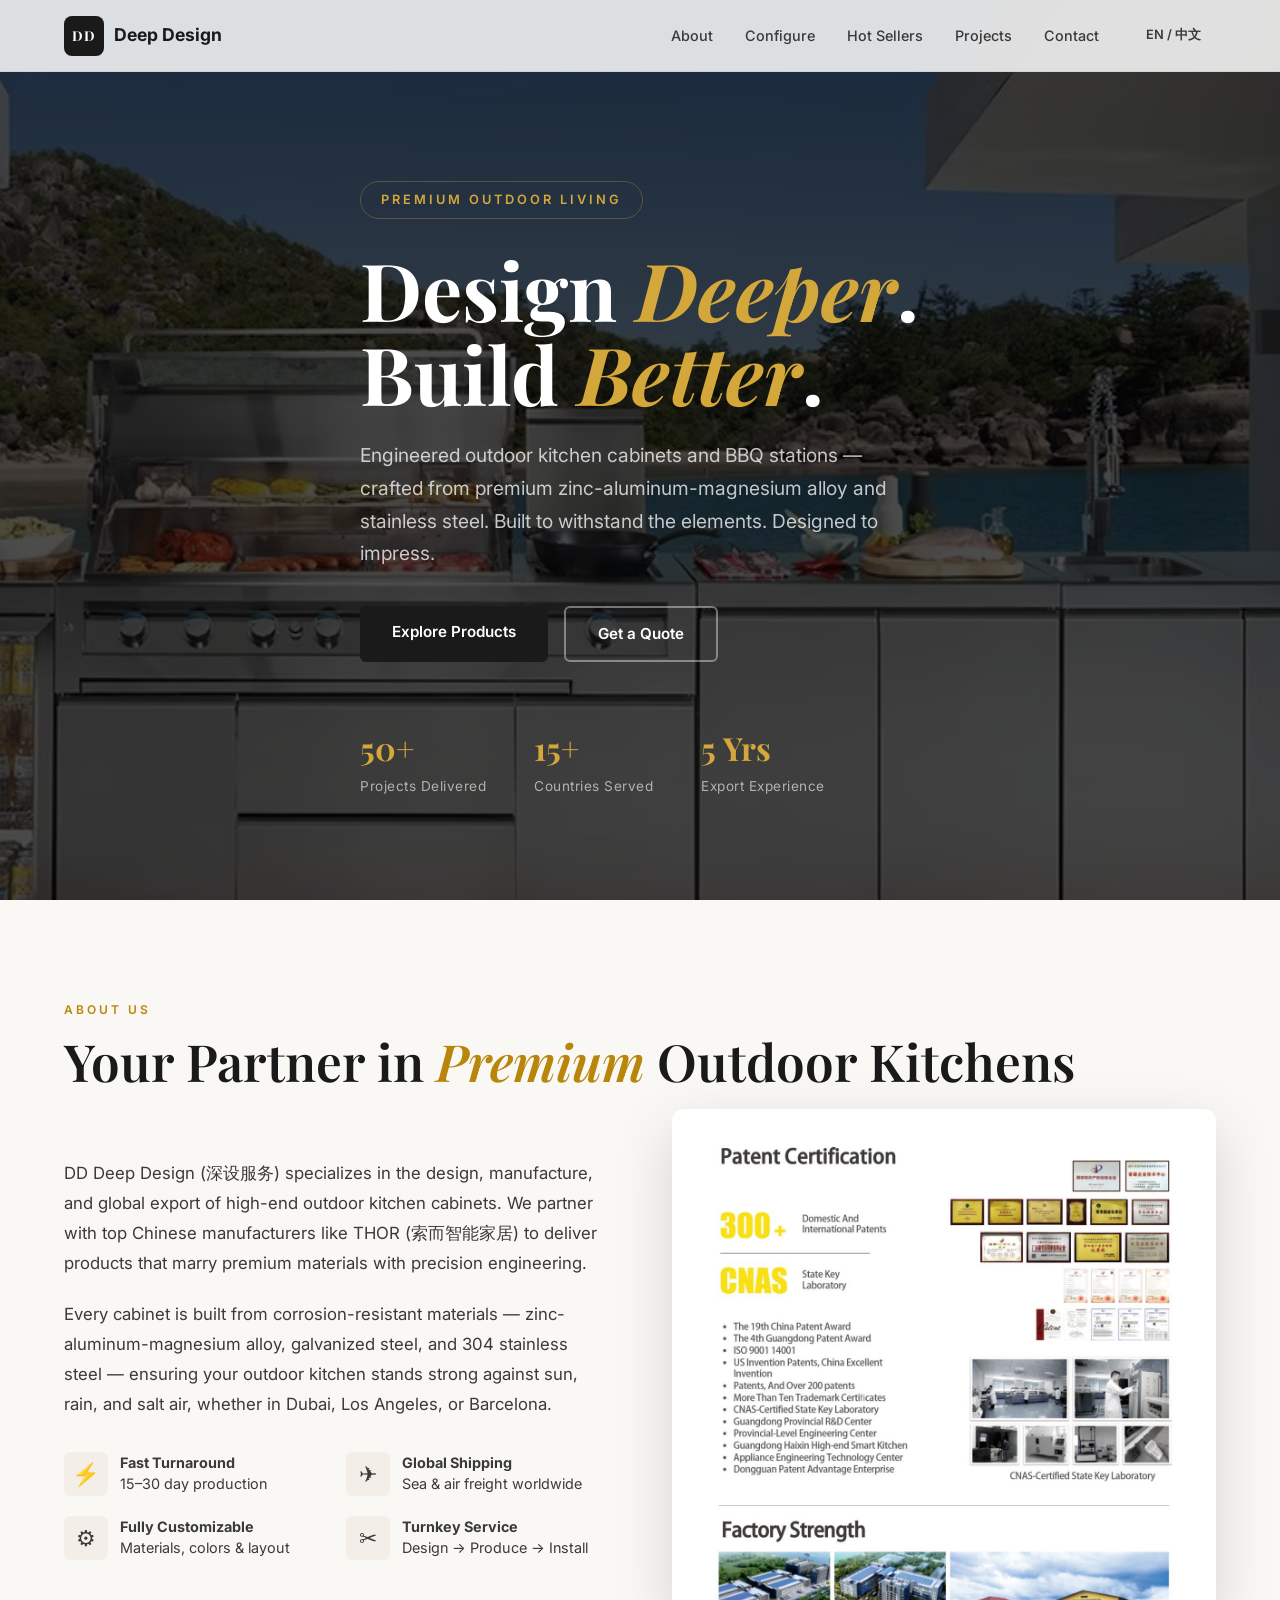
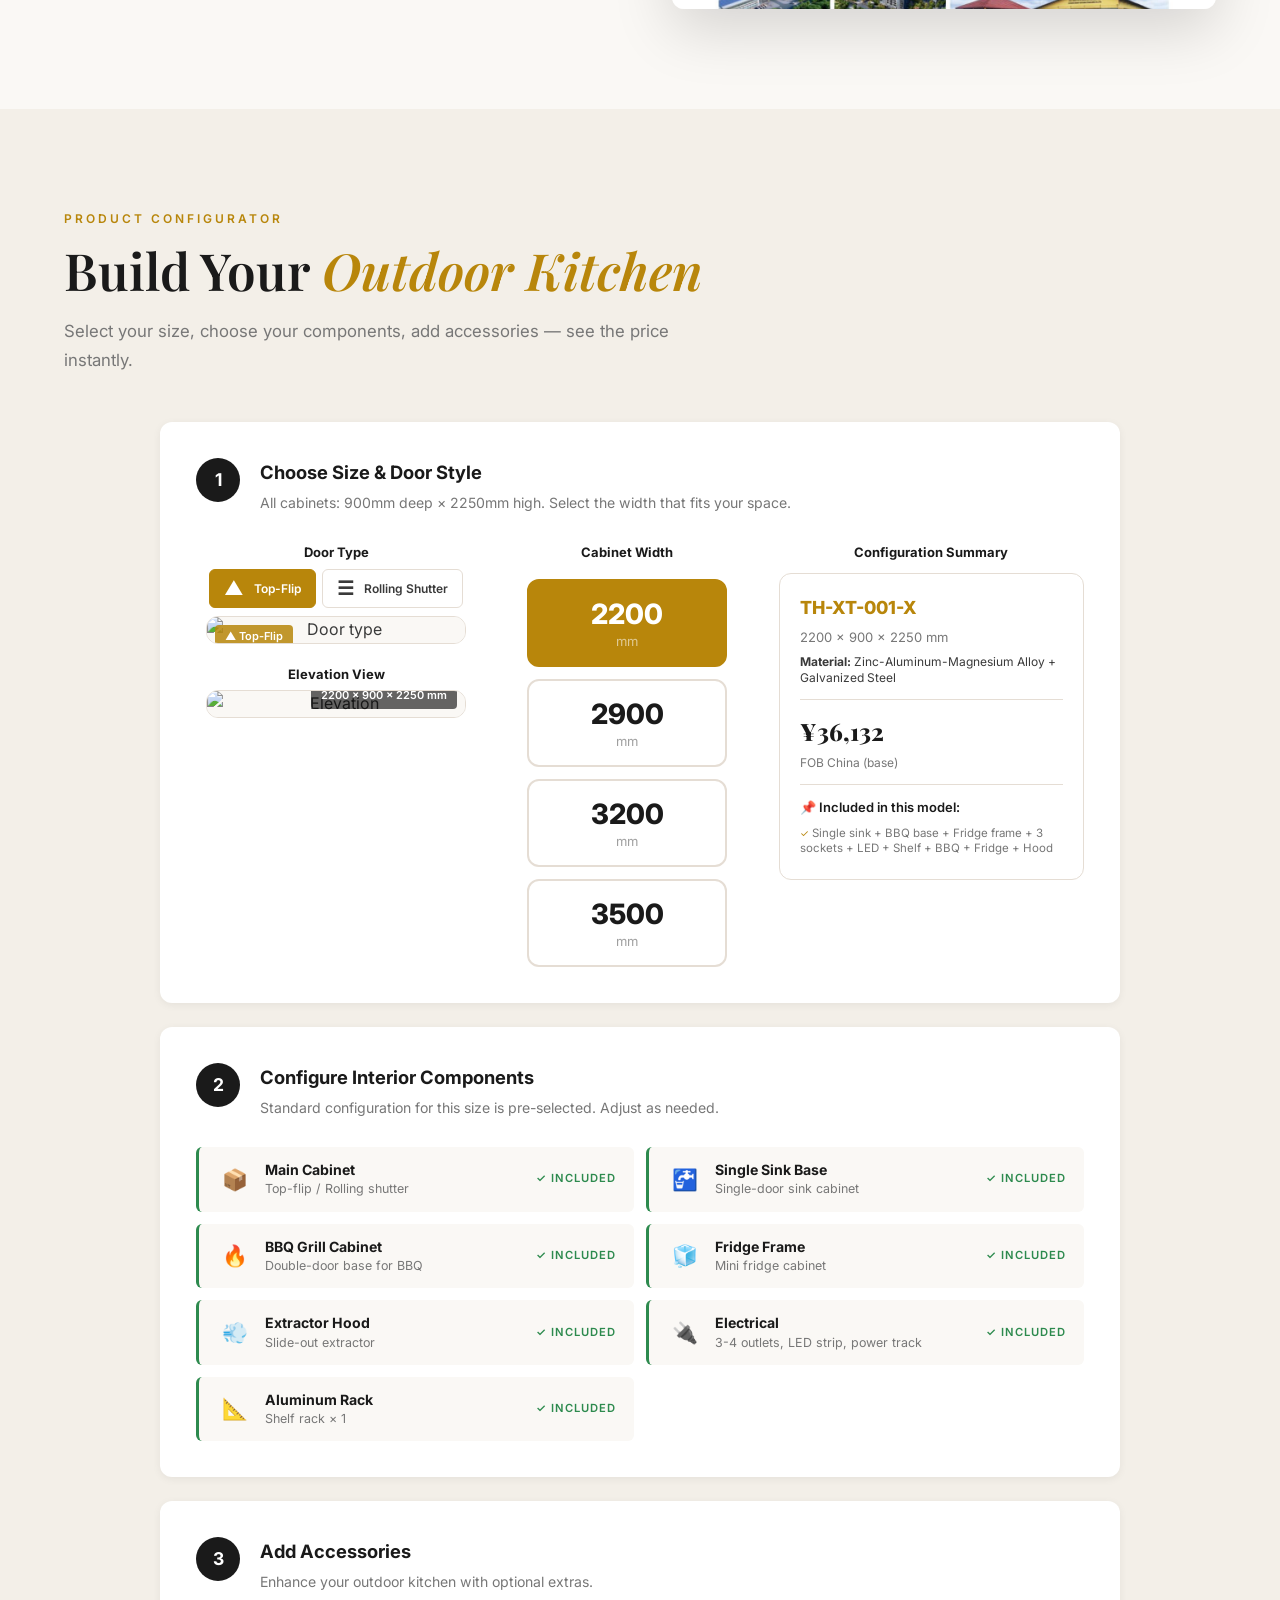
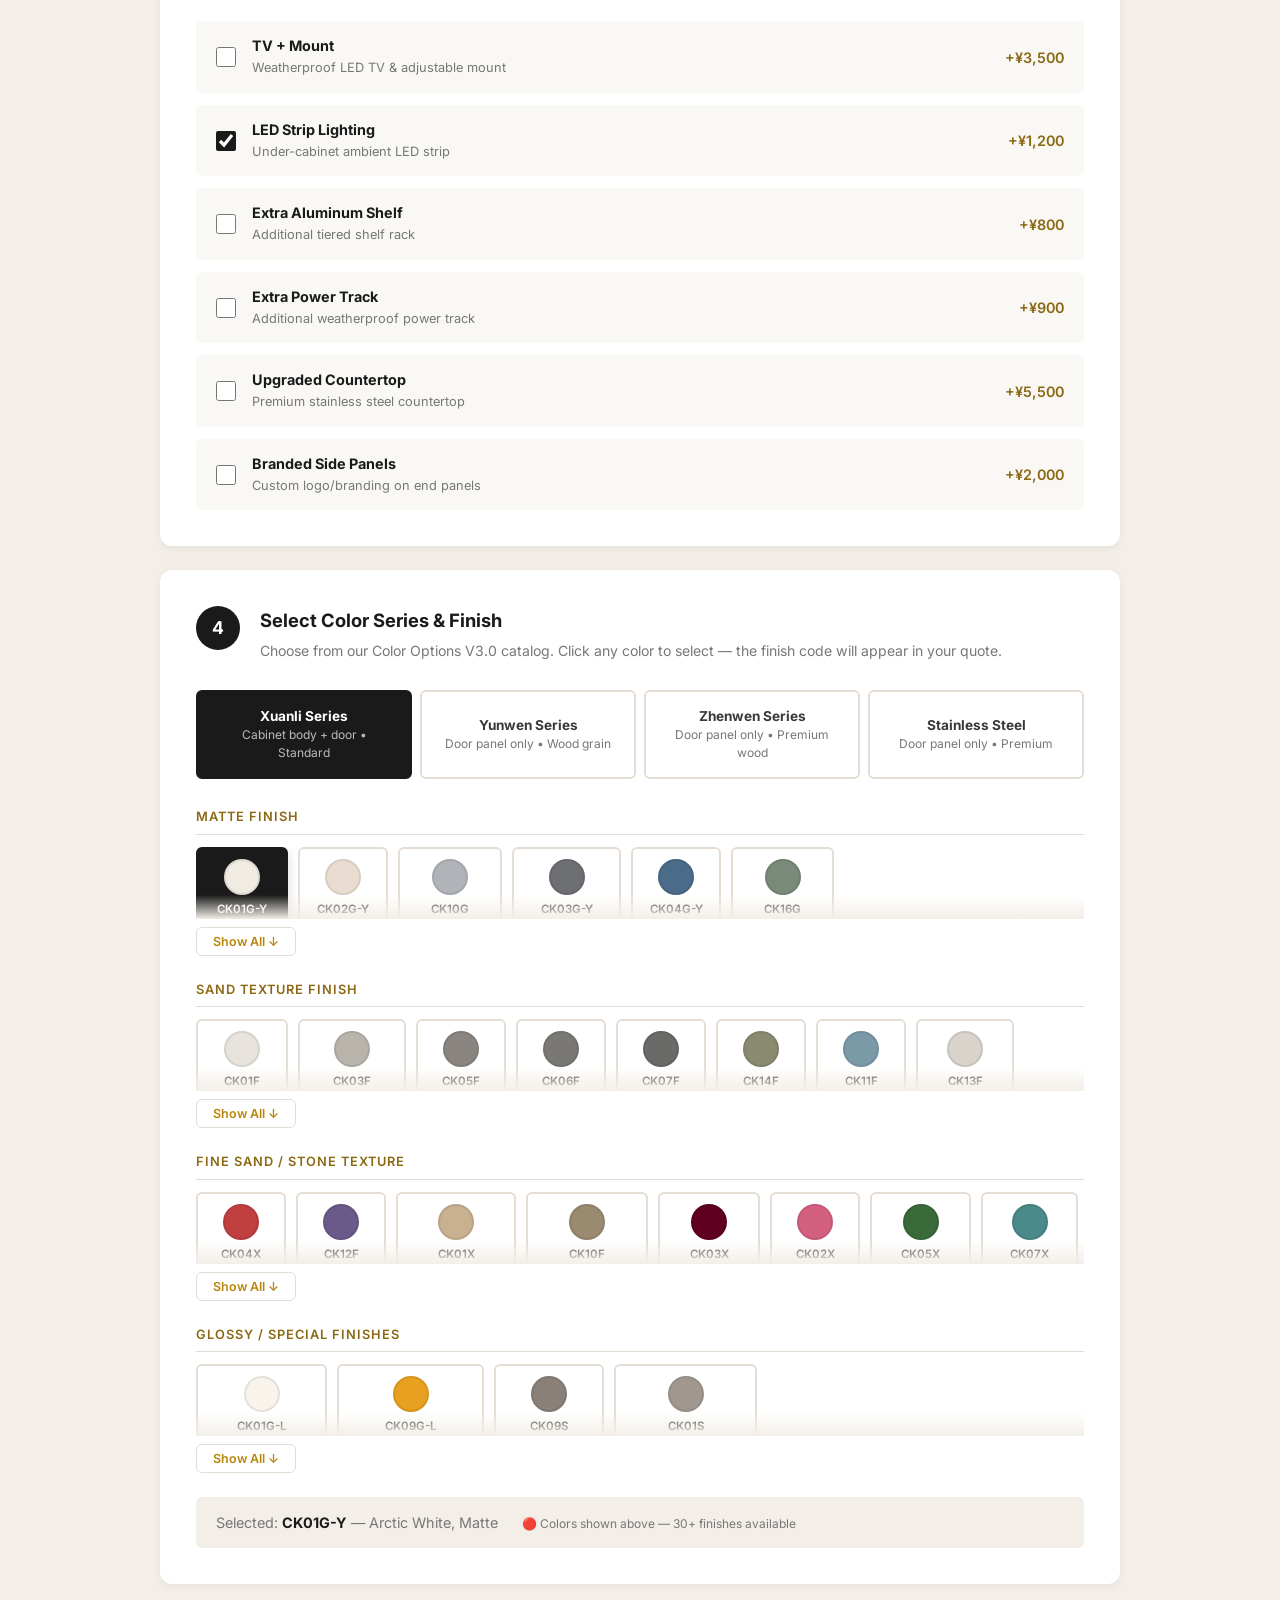
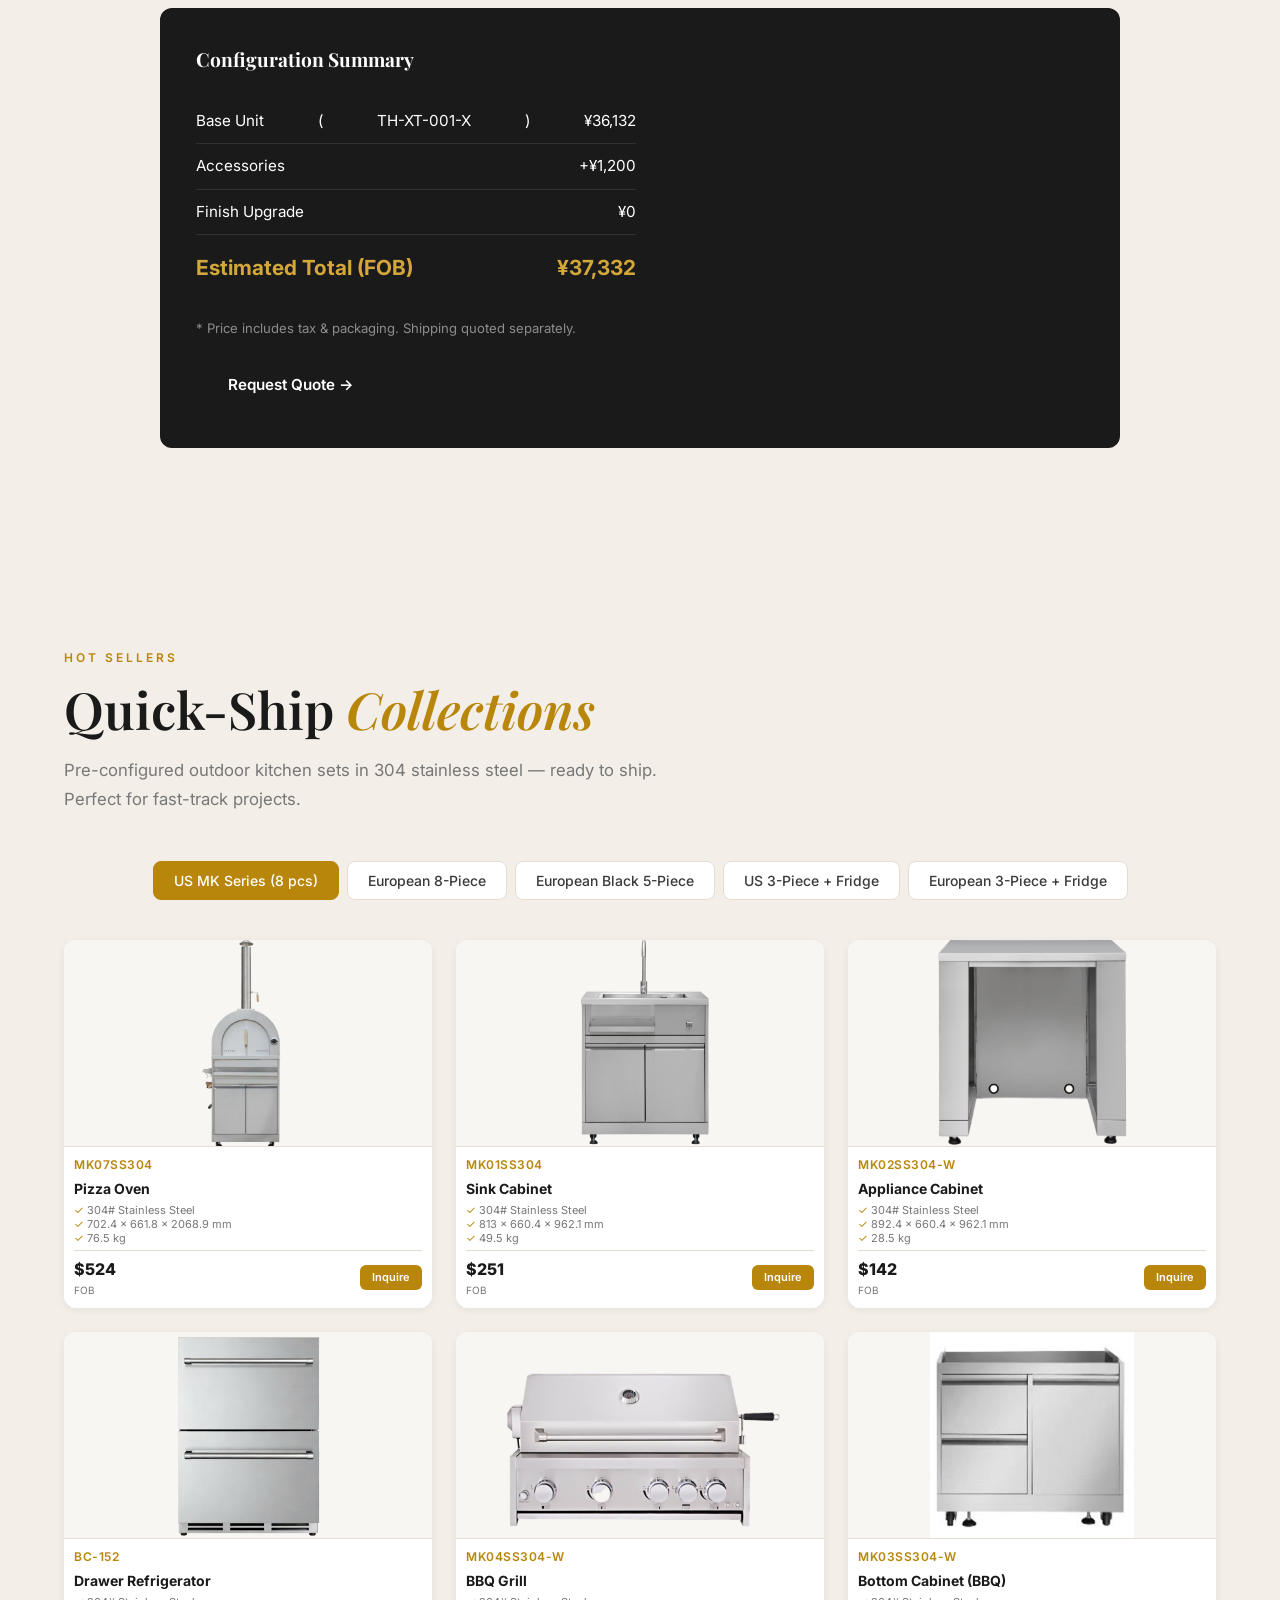
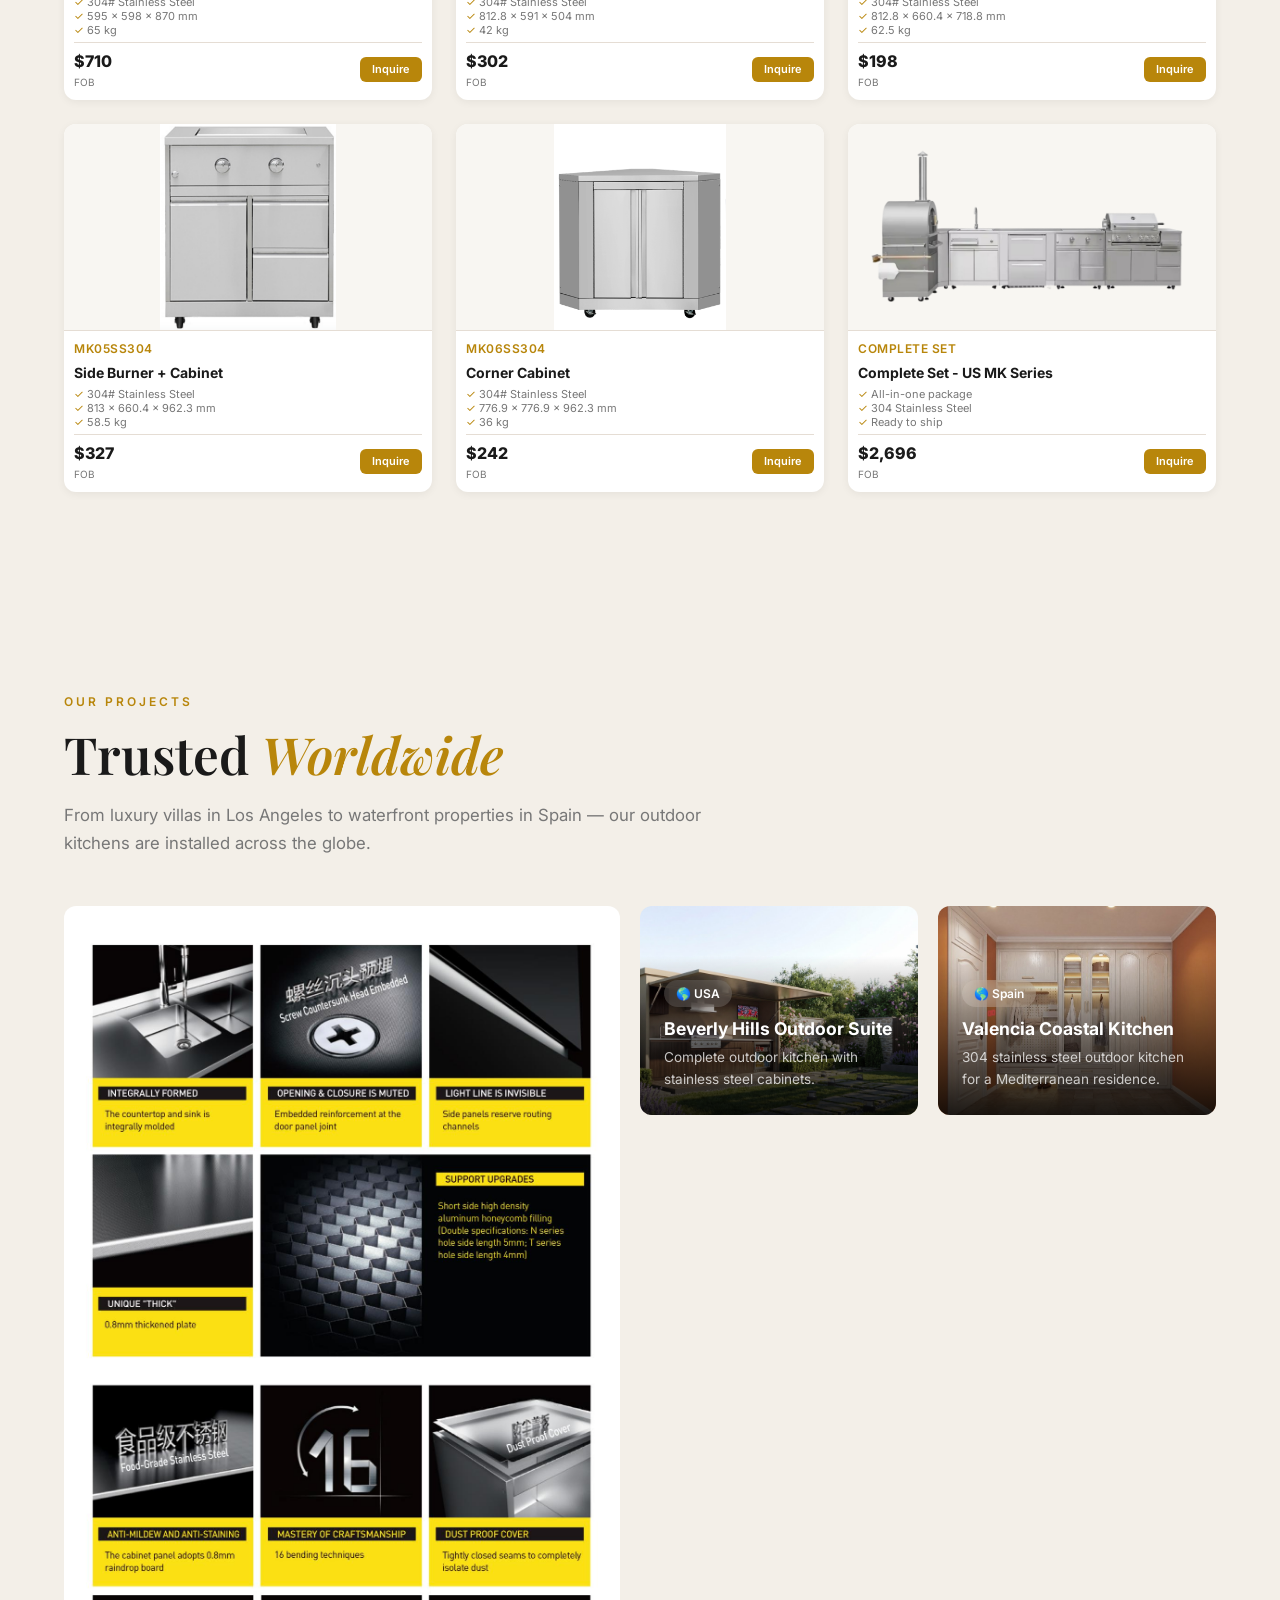
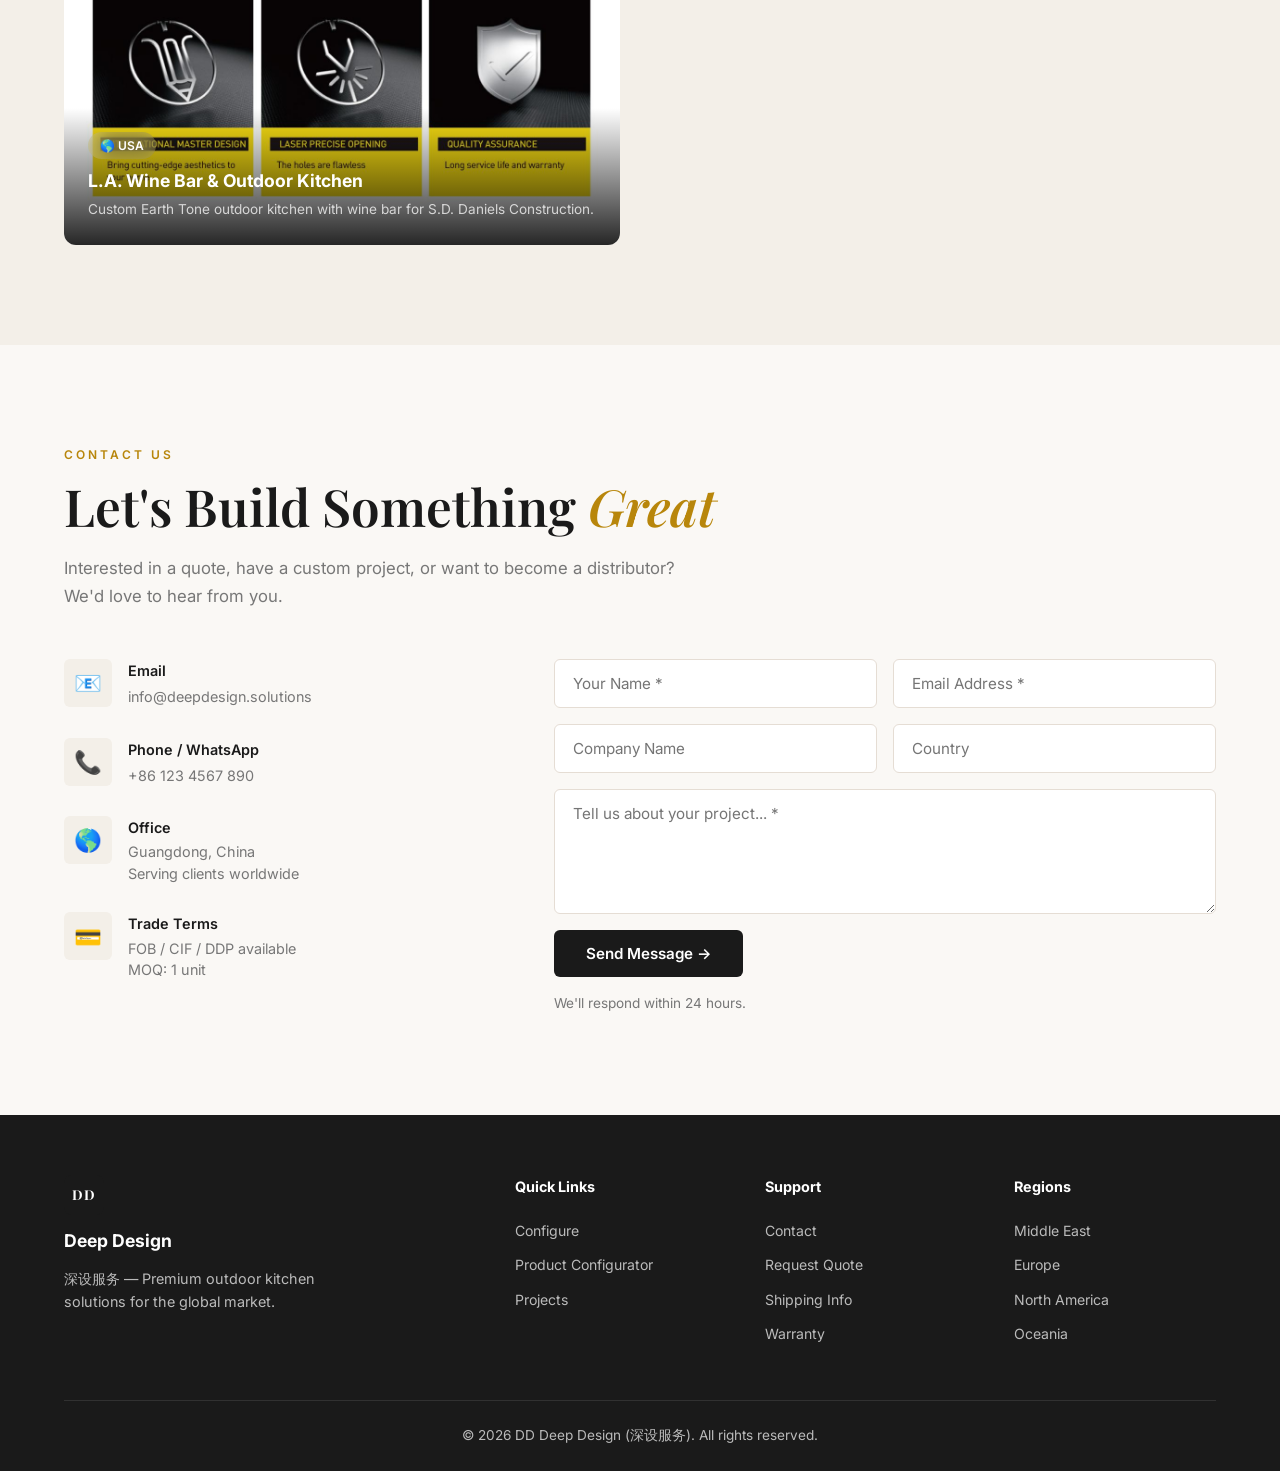
==== index.html @ 802a4277 "Initial deploy - DD Deep Design website" ====
<!DOCTYPE html>
<html lang="en">
<head>
    <meta charset="UTF-8">
    <meta name="viewport" content="width=device-width, initial-scale=1.0">
    <meta name="description" content="DD Deep Design - Premium outdoor kitchen cabinets, BBQ stations, and modular outdoor living solutions for global markets.">
    <title>DD Deep Design | Premium Outdoor Kitchen Solutions</title>
    <link rel="icon" type="image/svg+xml" href="favicon.svg">
    <link rel="preconnect" href="https://fonts.googleapis.com">
    <link rel="preconnect" href="https://fonts.gstatic.com" crossorigin>
    <link href="https://fonts.googleapis.com/css2?family=Inter:wght@300;400;500;600;700;800&family=Playfair+Display:wght@500;600;700&display=swap" rel="stylesheet">
    <link rel="stylesheet" href="assets/css/style.css?t=1749534000">
</head>
<body>
    <!-- Navigation -->
    <nav class="navbar" id="navbar">
        <div class="container nav-container">
            <a href="#hero" class="logo">
                <span class="logo-icon">DD</span>
                <span class="logo-text">Deep Design</span>
            </a>
            <div class="nav-toggle" id="navToggle">
                <span></span><span></span><span></span>
            </div>
            <ul class="nav-links" id="navLinks">
                <li><a href="#about" class="nav-link" data-i18n="nav.about">About</a></li>
                
                <li><a href="#products" class="nav-link" data-i18n="nav.configure">Configure</a></li>
                <li><a href="#hot-products" class="nav-link" data-i18n="nav.hot">Hot Sellers</a></li>
                <li><a href="#cases" class="nav-link" data-i18n="nav.projects">Projects</a></li>
                <li><a href="#contact" class="nav-link" data-i18n="nav.contact">Contact</a></li>
                <li><button class="lang-toggle" id="langToggle" data-lang="en" title="Switch to Chinese">EN / 中文</button></li>
            </ul>
        </div>
    </nav>

    <!-- Hero -->
    <section class="hero" id="hero">
        <div class="hero-overlay"></div>
        <div class="hero-bg"></div>
        <div class="container hero-content">
            <span class="hero-badge" data-i18n="hero.badge">Premium Outdoor Living</span>
            <h1 class="hero-title" data-i18n="hero.title">Design <em>Deeper</em>.<br>Build <em>Better</em>.</h1>
            <p class="hero-desc" data-i18n="hero.desc">Engineered outdoor kitchen cabinets and BBQ stations — crafted from premium zinc-aluminum-magnesium alloy and stainless steel. Built to withstand the elements. Designed to impress.</p>
            <div class="hero-actions">
                <a href="#products" class="btn btn-primary" data-i18n="hero.cta1">Explore Products</a>
                <a href="#contact" class="btn btn-outline" data-i18n="hero.cta2">Get a Quote</a>
                
            </div>
            <div class="hero-stats">
                <div class="stat"><span class="stat-num">50+</span><span class="stat-label" data-i18n="hero.stat1">Projects Delivered</span></div>
                <div class="stat"><span class="stat-num">15+</span><span class="stat-label" data-i18n="hero.stat2">Countries Served</span></div>
                <div class="stat"><span class="stat-num">5&nbsp;Yrs</span><span class="stat-label" data-i18n="hero.stat3">Export Experience</span></div>
            </div>
        </div>
    </section>

    <!-- About -->
    <section class="section about" id="about">
        <div class="container">
            <div class="section-label" data-i18n="about.label">About Us</div>
            <h2 class="section-title" data-i18n="about.title">Your Partner in <em>Premium</em> Outdoor Kitchens</h2>
            <div class="about-grid">
                <div class="about-text">
                    <p data-i18n="about.p1">DD Deep Design (深设服务) specializes in the design, manufacture, and global export of high-end outdoor kitchen cabinets. We partner with top Chinese manufacturers like THOR (索而智能家居) to deliver products that marry premium materials with precision engineering.</p>
                    <p data-i18n="about.p2">Every cabinet is built from corrosion-resistant materials — zinc-aluminum-magnesium alloy, galvanized steel, and 304 stainless steel — ensuring your outdoor kitchen stands strong against sun, rain, and salt air, whether in Dubai, Los Angeles, or Barcelona.</p>
                    <div class="about-features">
                        <div class="about-feature">
                            <span class="af-icon">&#9889;</span>
                            <span><strong data-i18n="about.f1a">Fast Turnaround</strong><br><span data-i18n="about.f1b">15&ndash;30 day production</span></span>
                        </div>
                        <div class="about-feature">
                            <span class="af-icon">&#9992;</span>
                            <span><strong data-i18n="about.f2a">Global Shipping</strong><br><span data-i18n="about.f2b">Sea &amp; air freight worldwide</span></span>
                        </div>
                        <div class="about-feature">
                            <span class="af-icon">&#9881;</span>
                            <span><strong data-i18n="about.f3a">Fully Customizable</strong><br><span data-i18n="about.f3b">Materials, colors &amp; layout</span></span>
                        </div>
                        <div class="about-feature">
                            <span class="af-icon">&#9986;</span>
                            <span><strong data-i18n="about.f4a">Turnkey Service</strong><br><span data-i18n="about.f4b">Design &rarr; Produce &rarr; Install</span></span>
                        </div>
                    </div>
                </div>
                <div class="about-image">
                    <img src="assets/images/products/from-alibaba/alibaba-10.jpg" alt="DD Deep Design outdoor kitchen" loading="lazy">
                </div>
            </div>
        </div>
    </section>

    <!-- Specs Summary -->
    

    <!-- Products + Configurator -->
    <section class="section products" id="products">
        <div class="container">
            <div class="section-label" data-i18n="config.label">Product Configurator</div>
            <h2 class="section-title" data-i18n="config.title">Build Your <em>Outdoor Kitchen</em></h2>
            <p class="section-desc" data-i18n="config.desc">Select your size, choose your components, add accessories &mdash; see the price instantly.</p>

            <div class="configurator">

                <!-- Step 1: Size + Door Type -->
                <div class="config-step">
                    <div class="step-header">
                        <span class="step-num">1</span>
                        <div>
                            <h3 data-i18n="config.step1.title">Choose Size &amp; Door Style</h3>
                            <p data-i18n="config.step1.desc">All cabinets: 900mm deep &times; 2250mm high. Select the width that fits your space.</p>
                        </div>
                    </div>
                    
                    <!-- Step 1: Three-column layout -->
                    <div class="step1-grid">
                        <!-- Column 1: Door type + Elevation images (centered) -->
                        <div class="step1-col step1-images">
                            <!-- Top: Door type image -->
                            <div class="doortype-block">
                                <div class="block-label" data-i18n="config.doorType">Door Type</div>
                                <div class="btn-group" id="doorTypeGroup">
                                    <button class="config-btn active" data-value="xt" data-model="TH-XT">
                                        <span class="cb-icon">&#9650;</span>
                                        <span data-i18n="config.topFlip">Top-Flip</span>
                                    </button>
                                    <button class="config-btn" data-value="wm" data-model="TH-WM">
                                        <span class="cb-icon">&#9776;</span>
                                        <span data-i18n="config.rolling">Rolling Shutter</span>
                                    </button>
                                </div>
                                <div class="doortype-preview">
                                    <img src="assets/images/products/suoer/上翻门.png" alt="Door type" id="doorTypeImg" class="door-img">
                                    <div class="door-badge" id="doorBadge">&#9650; <span data-i18n="config.topFlip">Top-Flip</span></div>
                                </div>
                            </div>
                            <!-- Bottom: Elevation image -->
                            <div class="elevation-block">
                                <div class="block-label" data-i18n="config.elevation">Elevation View</div>
                                <div class="elevation-preview">
                                    <img src="assets/images/products/suoer/2200.png" alt="Elevation" id="elevationImg" class="elevation-img">
                                    <div class="elevation-size">
                                        <span class="elev-dimension"><span id="elevWidth">2200</span> &times; 900 &times; 2250 mm</span>
                                    </div>
                                </div>
                            </div>
                        </div>

                        <!-- Column 2: Size selection -->
                        <div class="step1-col step1-sizes">
                            <div class="block-label" data-i18n="config.width">Select Width</div>
                            <div class="size-picker" id="sizeGroup">
                                <button class="size-btn active" data-width="2200" data-suffix="-X">
                                    <span class="size-val">2200</span>
                                    <span class="size-unit">mm</span>
                                </button>
                                <button class="size-btn" data-width="2900" data-suffix="">
                                    <span class="size-val">2900</span>
                                    <span class="size-unit">mm</span>
                                </button>
                                <button class="size-btn" data-width="3200" data-suffix="">
                                    <span class="size-val">3200</span>
                                    <span class="size-unit">mm</span>
                                </button>
                                <button class="size-btn" data-width="3500" data-suffix="">
                                    <span class="size-val">3500</span>
                                    <span class="size-unit">mm</span>
                                </button>
                            </div>
                        </div>

                        <!-- Column 3: Details -->
                        <div class="step1-col step1-details">
                            <div class="block-label" data-i18n="config.summary">Configuration Details</div>
                            <div class="detail-card">
                                <div class="detail-model" id="previewModel">TH-XT-001-X</div>
                                <div class="detail-dims">
                                    <span id="previewWidth">2200</span> &times; 900 &times; 2250 mm
                                </div>
                                <div class="detail-material">
                                    <strong data-i18n="config.material">Material:</strong>
                                    <span data-i18n="config.matVal">Zinc-Aluminum-Magnesium Alloy + Galvanized Steel</span>
                                </div>
                                <div class="detail-divider"></div>
                                <div class="detail-price" id="previewPrice">
                                    <span class="price-value">&yen;36,132</span>
                                    <span class="price-note" data-i18n="config.fob">FOB China</span>
                                </div>
                                <div class="detail-divider"></div>
                                <div class="detail-specs">
                                    <div class="detail-specs-title" data-i18n="config.included">&#128205; Includes:</div>
                                    <ul class="detail-specs-list" id="previewSpecsList">
                                        <li data-i18n="config.incl1">Top-flip cabinet body &times; 1</li>
                                        <li data-i18n="config.incl2">Single-door sink cabinet &times; 1</li>
                                        <li data-i18n="config.incl3">BBQ double-door base cabinet &times; 1</li>
                                        <li data-i18n="config.incl4">Fridge frame cabinet &times; 1</li>
                                        <li data-i18n="config.incl5">3 sockets, LED strip, mobile socket</li>
                                        <li data-i18n="config.incl6">Aluminum shelf rack &times; 1</li>
                                        <li data-i18n="config.incl7">BBQ grill &times; 1, Mini fridge &times; 1, Range hood &times; 1</li>
                                    </ul>
                                </div>
                            </div>
                        </div>
                    </div>
                </div>

                <!-- Step 2: Interior Components -->
                <div class="config-step">
                    <div class="step-header">
                        <span class="step-num">2</span>
                        <div>
                            <h3 data-i18n="config.step2.title">Configure Interior Components</h3>
                            <p data-i18n="config.step2.desc">Standard configuration for this size is pre-selected. Adjust as needed.</p>
                        </div>
                    </div>
                    <div class="components-grid" id="componentsGrid">
                        <!-- Filled by JS -->
                    </div>
                </div>

                <!-- Step 3: Accessories -->
                <div class="config-step">
                    <div class="step-header">
                        <span class="step-num">3</span>
                        <div>
                            <h3 data-i18n="config.step3.title">Add Accessories</h3>
                            <p data-i18n="config.step3.desc">Enhance your outdoor kitchen with optional extras.</p>
                        </div>
                    </div>
                    <div class="accessories-grid" id="accessoriesGrid">
                        <label class="accessory-item">
                            <input type="checkbox" data-accessory="TV-Mount" data-price="3500">
                            <span class="acc-info">
                                <strong>TV + Mount</strong>
                                <small>Weatherproof LED TV &amp; adjustable mount</small>
                            </span>
                            <span class="acc-price">+&yen;3,500</span>
                        </label>
                        <label class="accessory-item">
                            <input type="checkbox" data-accessory="LED-Upgrade" data-price="1200" checked>
                            <span class="acc-info">
                                <strong>LED Strip Lighting</strong>
                                <small>Under-cabinet ambient LED strip</small>
                            </span>
                            <span class="acc-price">+&yen;1,200</span>
                        </label>
                        <label class="accessory-item">
                            <input type="checkbox" data-accessory="Shelf-Extra" data-price="800">
                            <span class="acc-info">
                                <strong>Extra Aluminum Shelf</strong>
                                <small>Additional tiered shelf rack</small>
                            </span>
                            <span class="acc-price">+&yen;800</span>
                        </label>
                        <label class="accessory-item">
                            <input type="checkbox" data-accessory="Power-Plus" data-price="900">
                            <span class="acc-info">
                                <strong>Extra Power Track</strong>
                                <small>Additional weatherproof power track</small>
                            </span>
                            <span class="acc-price">+&yen;900</span>
                        </label>
                        <label class="accessory-item">
                            <input type="checkbox" data-accessory="Countertop" data-price="5500">
                            <span class="acc-info">
                                <strong>Upgraded Countertop</strong>
                                <small>Premium stainless steel countertop</small>
                            </span>
                            <span class="acc-price">+&yen;5,500</span>
                        </label>
                        <label class="accessory-item">
                            <input type="checkbox" data-accessory="Brand-Panel" data-price="2000">
                            <span class="acc-info">
                                <strong>Branded Side Panels</strong>
                                <small>Custom logo/branding on end panels</small>
                            </span>
                            <span class="acc-price">+&yen;2,000</span>
                        </label>
                    </div>
                </div>

                <!-- Step 4: Color & Finish Selection -->
                <div class="config-step">
                    <div class="step-header">
                        <span class="step-num">4</span>
                        <div>
                            <h3 data-i18n="config.step4.title">Select Color Series &amp; Finish</h3>
                            <p data-i18n="config.step4.desc">Choose from our Color Options V3.0 catalog. Click any color to select — the finish code will appear in your quote.</p>
                        </div>
                    </div>

                    <div class="series-tabs" id="seriesTabs">
                        <button class="series-tab active" data-series="xuanli">
                            <strong data-i18n="config.xuanli">Xuanli Series</strong>
                            <small data-i18n="config.xuanliSub">Cabinet body + door &bull; Standard</small>
                        </button>
                        <button class="series-tab" data-series="yunwen">
                            <strong data-i18n="config.yunwen">Yunwen Series</strong>
                            <small data-i18n="config.yunwenSub">Door panel only &bull; Wood grain</small>
                        </button>
                        <button class="series-tab" data-series="zhenwen">
                            <strong data-i18n="config.zhenwen">Zhenwen Series</strong>
                            <small data-i18n="config.zhenwenSub">Door panel only &bull; Premium wood</small>
                        </button>
                        <button class="series-tab" data-series="stainless">
                            <strong data-i18n="config.ss">Stainless Steel</strong>
                            <small data-i18n="config.ssSub">Door panel only &bull; Premium</small>
                        </button>
                    </div>

                    <!-- Xuanli Series Colors -->
                    <div class="series-colors active" id="colors-xuanli">
                        <div class="color-group-label" data-i18n="config.matteGroup">Matte Finish</div>
                        <div class="color-grid collapsed">
                            <button class="color-swatch color-active" data-code="CK01G-Y" data-premium="0" title="Arctic White, Matte"><span class="sw-preview" style="background:#f0ece4"></span>CK01G-Y<br><small>Arctic White</small></button>
                            <button class="color-swatch" data-code="CK02G-Y" data-premium="0" title="Pearl Beige, Matte"><span class="sw-preview" style="background:#e8ddd0"></span>CK02G-Y<br><small>Pearl Beige</small></button>
                            <button class="color-swatch" data-code="CK10G" data-premium="0" title="Monsoon Grey, Matte"><span class="sw-preview" style="background:#b0b4b8"></span>CK10G<br><small>Monsoon Grey</small></button>
                            <button class="color-swatch" data-code="CK03G-Y" data-premium="0" title="Donington Grey, Matte"><span class="sw-preview" style="background:#6d6f72"></span>CK03G-Y<br><small>Donington Grey</small></button>
                            <button class="color-swatch" data-code="CK04G-Y" data-premium="0" title="Nava Blue, Matte"><span class="sw-preview" style="background:#4a6b8a"></span>CK04G-Y<br><small>Nava Blue</small></button>
                            <button class="color-swatch" data-code="CK16G" data-premium="0" title="Mountain Grey, Matte"><span class="sw-preview" style="background:#7a8a7a"></span>CK16G<br><small>Mountain Grey</small></button>
                    </div>
                    <button class="color-toggle-btn" onclick="toggleColors(this)">Show All ↓</button>

                        <div class="color-group-label" data-i18n="config.sandGroup">Sand Texture Finish</div>
                        <div class="color-grid collapsed">
                            <button class="color-swatch" data-code="CK01F" data-premium="500"><span class="sw-preview" style="background:#e8e4dd"></span>CK01F<br><small>Cirrus White</small></button>
                            <button class="color-swatch" data-code="CK03F" data-premium="500"><span class="sw-preview" style="background:#b8b4ac"></span>CK03F<br><small>Moonlight Grey</small></button>
                            <button class="color-swatch" data-code="CK05F" data-premium="500"><span class="sw-preview" style="background:#8a8580"></span>CK05F<br><small>Earl Grey</small></button>
                            <button class="color-swatch" data-code="CK06F" data-premium="500"><span class="sw-preview" style="background:#7a7875"></span>CK06F<br><small>Nardo Grey</small></button>
                            <button class="color-swatch" data-code="CK07F" data-premium="500"><span class="sw-preview" style="background:#6a6a68"></span>CK07F<br><small>Vesu Grey</small></button>
                            <button class="color-swatch" data-code="CK14F" data-premium="500"><span class="sw-preview" style="background:#8a8a70"></span>CK14F<br><small>Khaki Grey</small></button>
                            <button class="color-swatch" data-code="CK11F" data-premium="500"><span class="sw-preview" style="background:#7a9aa8"></span>CK11F<br><small>Ice Sea Blue</small></button>
                            <button class="color-swatch" data-code="CK13F" data-premium="500"><span class="sw-preview" style="background:#d8d4cc"></span>CK13F<br><small>Stratus White</small></button>
                            <button class="color-swatch" data-code="CK15F" data-premium="500"><span class="sw-preview" style="background:#5a7a5a"></span>CK15F<br><small>Agate Green</small></button>
                            <button class="color-swatch" data-code="CK16F" data-premium="500"><span class="sw-preview" style="background:#7a9a7a"></span>CK16F<br><small>Morning Mist Green</small></button>
                            <button class="color-swatch" data-code="CK19F" data-premium="500"><span class="sw-preview" style="background:#8a8a60"></span>CK19F<br><small>Mung Bean Grey</small></button>
                            <button class="color-swatch" data-code="CK20F" data-premium="500"><span class="sw-preview" style="background:#6a8a9a"></span>CK20F<br><small>Porcelain Cyan Blue</small></button>
                    </div>
                    <button class="color-toggle-btn" onclick="toggleColors(this)">Show All ↓</button>

                        <div class="color-group-label" data-i18n="config.fineGroup">Fine Sand / Stone Texture</div>
                        <div class="color-grid collapsed">
                            <button class="color-swatch" data-code="CK04X" data-premium="800"><span class="sw-preview" style="background:#c04040"></span>CK04X<br><small>Mini Red</small></button>
                            <button class="color-swatch" data-code="CK12F" data-premium="800"><span class="sw-preview" style="background:#6a5a8a"></span>CK12F<br><small>Violet</small></button>
                            <button class="color-swatch" data-code="CK01X" data-premium="800"><span class="sw-preview" style="background:#c8b090"></span>CK01X<br><small>Beige Camel Grey</small></button>
                            <button class="color-swatch" data-code="CK10F" data-premium="800"><span class="sw-preview" style="background:#9a8a70"></span>CK10F<br><small>Mineral Sand Grey</small></button>
                            <button class="color-swatch" data-code="CK03X" data-premium="800"><span class="sw-preview" style="background:#600020"></span>CK03X<br><small>Deep Crimson</small></button>
                            <button class="color-swatch" data-code="CK02X" data-premium="800"><span class="sw-preview" style="background:#d46080"></span>CK02X<br><small>Barbie Pink</small></button>
                            <button class="color-swatch" data-code="CK05X" data-premium="800"><span class="sw-preview" style="background:#3a6a3a"></span>CK05X<br><small>Vintage Green</small></button>
                            <button class="color-swatch" data-code="CK07X" data-premium="800"><span class="sw-preview" style="background:#4a8a8a"></span>CK07X<br><small>Bamboo Blue</small></button>
                            <button class="color-swatch" data-code="CK17F" data-premium="1200"><span class="sw-preview" style="background:#6a6a5a"></span>CK17F<br><small>Mist Grey Rock</small></button>
                            <button class="color-swatch" data-code="CK18F" data-premium="1200"><span class="sw-preview" style="background:#5a5a4a"></span>CK18F<br><small>Twilight Cloud Rock</small></button>
                    </div>
                    <button class="color-toggle-btn" onclick="toggleColors(this)">Show All ↓</button>

                        <div class="color-group-label" data-i18n="config.glossyGroup">Glossy / Special Finishes</div>
                        <div class="color-grid collapsed">
                            <button class="color-swatch" data-code="CK01G-L" data-premium="1500"><span class="sw-preview" style="background:#f8f4ec"></span>CK01G-L<br><small>Arctic White Glossy</small></button>
                            <button class="color-swatch" data-code="CK09G-L" data-premium="1500"><span class="sw-preview" style="background:#e8a020"></span>CK09G-L<br><small>Summer Yellow Glossy</small></button>
                            <button class="color-swatch" data-code="CK09S" data-premium="2000"><span class="sw-preview" style="background:#8a8078"></span>CK09S<br><small>Oak Grey Glitter</small></button>
                            <button class="color-swatch" data-code="CK01S" data-premium="2000"><span class="sw-preview" style="background:#a09890"></span>CK01S<br><small>Sky Dome Grey Glitter</small></button>
                    </div>
                    <button class="color-toggle-btn" onclick="toggleColors(this)">Show All ↓</button>
                    </div>

                    <!-- Yunwen Series Colors (Wood Grain) -->
                    <div class="series-colors" id="colors-yunwen">
                        <div class="color-group-label" data-i18n="config.woodGroup">Wood Grain — Door Panel Only</div>
                        <p class="color-series-note" data-i18n="config.woodNote">Yunwen series offers 4 finely crafted wood grain finishes on metal substrate. Premium +¥2,000.</p>
                        <div class="color-grid collapsed">
                            <button class="color-swatch" data-code="CM29-Y" data-premium="2000"><span class="sw-preview" style="background:#c8b898"></span>CM29-Y<br><small>Engineered Wood</small></button>
                            <button class="color-swatch" data-code="CM17-Y" data-premium="2000"><span class="sw-preview" style="background:#5a3a28"></span>CM17-Y<br><small>Iron Chestnut Wood</small></button>
                            <button class="color-swatch" data-code="CM15-Y" data-premium="2000"><span class="sw-preview" style="background:#b8a080"></span>CM15-Y<br><small>Cloud Maple</small></button>
                            <button class="color-swatch" data-code="CM12-Y" data-premium="2000"><span class="sw-preview" style="background:#c8b068"></span>CM12-Y<br><small>Ginkgo Wood</small></button>
                    </div>
                    <button class="color-toggle-btn" onclick="toggleColors(this)">Show All ↓</button>
                    </div>

                    <!-- Zhenwen Series Colors (Premium Wood) -->
                    <div class="series-colors" id="colors-zhenwen">
                        <div class="color-group-label" data-i18n="config.premiumWoodGroup">Premium Wood Grain — Door Panel Only</div>
                        <p class="color-series-note" data-i18n="config.premiumWoodNote">Zhenwen series features ultra-realistic 4D wood textures. Premium +¥3,500.</p>
                        <div class="color-grid collapsed">
                            <button class="color-swatch" data-code="CM26-Y" data-premium="3500"><span class="sw-preview" style="background:#4a3020"></span>CM26-Y<br><small>Smoked Oak</small></button>
                            <button class="color-swatch" data-code="CM27-Y" data-premium="3500"><span class="sw-preview" style="background:#2a1a10"></span>CM27-Y<br><small>Ebony Sandalwood</small></button>
                            <button class="color-swatch" data-code="CM22-Y" data-premium="3500"><span class="sw-preview" style="background:#6a3a28"></span>CM22-Y<br><small>Sapele</small></button>
                            <button class="color-swatch" data-code="CM24-Y" data-premium="3500"><span class="sw-preview" style="background:#d8c8a0"></span>CM24-Y<br><small>Ash</small></button>
                            <button class="color-swatch" data-code="CM23-Y" data-premium="3500"><span class="sw-preview" style="background:#7a5a38"></span>CM23-Y<br><small>Sandalwood</small></button>
                            <button class="color-swatch" data-code="CM25-Y" data-premium="3500"><span class="sw-preview" style="background:#6a5030"></span>CM25-Y<br><small>Aged Oak</small></button>
                    </div>
                    <button class="color-toggle-btn" onclick="toggleColors(this)">Show All ↓</button>
                    </div>

                    <!-- Stainless Steel Finishes -->
                    <div class="series-colors" id="colors-stainless">
                        <div class="color-group-label" data-i18n="config.ssGroup">Stainless Steel — Door Panel Only</div>
                        <p class="color-series-note" data-i18n="config.ssNote">Genuine 304 stainless steel. Premium +¥5,000.</p>
                        <div class="color-grid collapsed">
                            <button class="color-swatch" data-code="CX001" data-premium="5000"><span class="sw-preview" style="background:#c0c0c0"></span>CX001<br><small>Sandblasted SS</small></button>
                            <button class="color-swatch" data-code="CX010" data-premium="6000"><span class="sw-preview" style="background:#d4d4d4"></span>CX010<br><small>Aurora Plus</small></button>
                    </div>
                    <button class="color-toggle-btn" onclick="toggleColors(this)">Show All ↓</button>
                        <div class="color-group-label" style="margin-top:20px" data-i18n="config.countertopGroup">Countertop Options</div>
                        <p class="color-series-note" data-i18n="config.countertopNote">Upgrade your countertop with these premium options.</p>
                        <div class="color-grid collapsed">
                            <button class="color-swatch" data-code="GY03" data-premium="8000"><span class="sw-preview" style="background:#a0a0a8"></span>GY03<br><small>Crystal Etching</small></button>
                            <button class="color-swatch" data-code="GY08" data-premium="9000"><span class="sw-preview" style="background:#d0d0d8"></span>GY08<br><small>Crystal Mist Porcelain</small></button>
                            <button class="color-swatch" data-code="GY06" data-premium="7000"><span class="sw-preview" style="background:#b0b0b0"></span>GY06<br><small>Sandblast Solid SS</small></button>
                            <button class="color-swatch" data-code="GY07" data-premium="12000"><span class="sw-preview" style="background:#d8d8e0"></span>GY07<br><small>Platinum Crystal Ice</small></button>
                    </div>
                    <button class="color-toggle-btn" onclick="toggleColors(this)">Show All ↓</button>
                    </div>

                    <div class="color-selected-info" id="colorSelectedInfo">
                        <span data-i18n="config.selected">Selected: </span>
                        <strong id="selectedColorCode">CK01G-Y</strong>
                        <span id="selectedColorName">— Arctic White, Matte</span>
                        <span style="margin-left:20px">
                            <span class="color-inline-note" data-i18n="config.colorNote">&#128308; Colors shown above &mdash; 30+ finishes available</span>
                        </span>
                    </div>
                </div>

                <!-- Final: Total Price -->
                <div class="config-total" id="configTotal">
                    <div class="total-summary">
                        <h3 data-i18n="config.total.title">Configuration Summary</h3>
                        <div class="total-breakdown">
                            <div class="total-row">
                                <span data-i18n="config.total.base">Base Unit</span> (<span id="totalModel">TH-XT-001-X</span>)
                                <span id="totalBasePrice">&yen;36,132</span>
                            </div>
                            <div class="total-row total-accessories" id="totalAccessoriesRow">
                                <span data-i18n="config.total.acc">Accessories</span>
                                <span id="totalAccessoriesPrice">&yen;0</span>
                            </div>
                            <div class="total-row">
                                <span data-i18n="config.total.finish">Finish Upgrade</span>
                                <span id="totalFinishPrice">&yen;0</span>
                            </div>
                            <div class="total-row total-final">
                                <span data-i18n="config.total.total">Estimated Total (FOB)</span>
                                <span id="totalFinalPrice">&yen;36,132</span>
                            </div>
                        </div>
                        <p class="total-note" data-i18n="config.total.note">* Price includes tax &amp; packaging. Shipping quoted separately.</p>
                        <a href="#contact" class="btn btn-primary" onclick="document.getElementById('configSummary').value=buildSummaryString()" data-i18n="config.total.cta">Request Quote &#10140;</a>
                    </div>
                </div>

                <!-- Hidden field for form -->
                <input type="hidden" id="configSummary" name="configuration" value="">

            </div>
        </div>
    </section>

    <!-- Hot-Selling Products -->
    <section class="section hot-products" id="hot-products">
        <div class="container">
            <div class="section-label" data-i18n="hot.label">Hot Sellers</div>
            <h2 class="section-title" data-i18n="hot.title">Quick-Ship <em>Collections</em></h2>
            <p class="section-desc" data-i18n="hot.desc">Pre-configured outdoor kitchen sets in 304 stainless steel — ready to ship. Perfect for fast-track projects.</p>

            <div class="hot-tabs" id="hotTabs">
                <button class="hot-tab active" data-set="us-mk" data-i18n="hot.tab1">US MK Series (8 pcs)</button>
                <button class="hot-tab" data-set="eu-8pcs" data-i18n="hot.tab2">European 8-Piece</button>
                <button class="hot-tab" data-set="eu-black" data-i18n="hot.tab3">European Black 5-Piece</button>
                <button class="hot-tab" data-set="us-3pcs" data-i18n="hot.tab4">US 3-Piece + Fridge</button>
                <button class="hot-tab" data-set="eu-3pcs" data-i18n="hot.tab5">European 3-Piece + Fridge</button>
            </div>

            <!-- US MK Series 8 pcs -->
            <div class="hot-grid active" id="set-us-mk">
                <div class="hot-card">
                    <img class="hot-card-img" src="assets/images/products/hot-selling/us-mk-series-01.png" alt="MK07SS304 Pizza Oven" loading="lazy"/>
                    <div class="hot-card-body">
                        <div class="hot-card-model">MK07SS304</div>
                        <div class="hot-card-title" data-i18n="hot.mk.pizza">Pizza Oven</div>
                        <ul class="hot-card-specs">
                            <li>304# Stainless Steel</li>
                            <li>702.4 &times; 661.8 &times; 2068.9 mm</li>
                            <li>76.5 kg</li>
                        </ul>
                        <div class="hot-card-footer">
                            <div class="hot-card-price">$524 <small>FOB</small></div>
                            <a href="#contact" class="hot-card-btn" data-i18n="hot.cta">Inquire</a>
                        </div>
                    </div>
                </div>
                <div class="hot-card">
                    <img class="hot-card-img" src="assets/images/products/hot-selling/us-mk-series-02.png" alt="MK01SS304 Sink Cabinet" loading="lazy"/>
                    <div class="hot-card-body">
                        <div class="hot-card-model">MK01SS304</div>
                        <div class="hot-card-title" data-i18n="hot.mk.sink">Sink Cabinet</div>
                        <ul class="hot-card-specs">
                            <li>304# Stainless Steel</li>
                            <li>813 &times; 660.4 &times; 962.1 mm</li>
                            <li>49.5 kg</li>
                        </ul>
                        <div class="hot-card-footer">
                            <div class="hot-card-price">$251 <small>FOB</small></div>
                            <a href="#contact" class="hot-card-btn" data-i18n="hot.cta">Inquire</a>
                        </div>
                    </div>
                </div>
                <div class="hot-card">
                    <img class="hot-card-img" src="assets/images/products/hot-selling/us-mk-series-03.png" alt="MK02SS304-W Appliance Cabinet" loading="lazy"/>
                    <div class="hot-card-body">
                        <div class="hot-card-model">MK02SS304-W</div>
                        <div class="hot-card-title" data-i18n="hot.mk.appliance">Appliance Cabinet</div>
                        <ul class="hot-card-specs">
                            <li>304# Stainless Steel</li>
                            <li>892.4 &times; 660.4 &times; 962.1 mm</li>
                            <li>28.5 kg</li>
                        </ul>
                        <div class="hot-card-footer">
                            <div class="hot-card-price">$142 <small>FOB</small></div>
                            <a href="#contact" class="hot-card-btn" data-i18n="hot.cta">Inquire</a>
                        </div>
                    </div>
                </div>
                <div class="hot-card">
                    <img class="hot-card-img" src="assets/images/products/hot-selling/us-mk-series-04.png" alt="BC-152 Drawer Refrigerator" loading="lazy"/>
                    <div class="hot-card-body">
                        <div class="hot-card-model">BC-152</div>
                        <div class="hot-card-title" data-i18n="hot.mk.fridge">Drawer Refrigerator</div>
                        <ul class="hot-card-specs">
                            <li>304# Stainless Steel</li>
                            <li>595 &times; 598 &times; 870 mm</li>
                            <li>65 kg</li>
                        </ul>
                        <div class="hot-card-footer">
                            <div class="hot-card-price">$710 <small>FOB</small></div>
                            <a href="#contact" class="hot-card-btn" data-i18n="hot.cta">Inquire</a>
                        </div>
                    </div>
                </div>
                <div class="hot-card">
                    <img class="hot-card-img" src="assets/images/products/hot-selling/us-mk-series-05.png" alt="MK04SS304-W BBQ Grill" loading="lazy"/>
                    <div class="hot-card-body">
                        <div class="hot-card-model">MK04SS304-W</div>
                        <div class="hot-card-title" data-i18n="hot.mk.bbq">BBQ Grill</div>
                        <ul class="hot-card-specs">
                            <li>304# Stainless Steel</li>
                            <li>812.8 &times; 591 &times; 504 mm</li>
                            <li>42 kg</li>
                        </ul>
                        <div class="hot-card-footer">
                            <div class="hot-card-price">$302 <small>FOB</small></div>
                            <a href="#contact" class="hot-card-btn" data-i18n="hot.cta">Inquire</a>
                        </div>
                    </div>
                </div>
                <div class="hot-card">
                    <img class="hot-card-img" src="assets/images/products/hot-selling/us-mk-series-06.png" alt="MK03SS304-W Bottom Cabinet" loading="lazy"/>
                    <div class="hot-card-body">
                        <div class="hot-card-model">MK03SS304-W</div>
                        <div class="hot-card-title" data-i18n="hot.mk.bottom">Bottom Cabinet (BBQ)</div>
                        <ul class="hot-card-specs">
                            <li>304# Stainless Steel</li>
                            <li>812.8 &times; 660.4 &times; 718.8 mm</li>
                            <li>62.5 kg</li>
                        </ul>
                        <div class="hot-card-footer">
                            <div class="hot-card-price">$198 <small>FOB</small></div>
                            <a href="#contact" class="hot-card-btn" data-i18n="hot.cta">Inquire</a>
                        </div>
                    </div>
                </div>
                <div class="hot-card">
                    <img class="hot-card-img" src="assets/images/products/hot-selling/us-mk-series-07.png" alt="MK05SS304 Side Burner" loading="lazy"/>
                    <div class="hot-card-body">
                        <div class="hot-card-model">MK05SS304</div>
                        <div class="hot-card-title" data-i18n="hot.mk.burner">Side Burner + Cabinet</div>
                        <ul class="hot-card-specs">
                            <li>304# Stainless Steel</li>
                            <li>813 &times; 660.4 &times; 962.3 mm</li>
                            <li>58.5 kg</li>
                        </ul>
                        <div class="hot-card-footer">
                            <div class="hot-card-price">$327 <small>FOB</small></div>
                            <a href="#contact" class="hot-card-btn" data-i18n="hot.cta">Inquire</a>
                        </div>
                    </div>
                </div>
                <div class="hot-card">
                    <img class="hot-card-img" src="assets/images/products/hot-selling/us-mk-series-08.png" alt="MK06SS304 Corner Cabinet" loading="lazy"/>
                    <div class="hot-card-body">
                        <div class="hot-card-model">MK06SS304</div>
                        <div class="hot-card-title" data-i18n="hot.mk.corner">Corner Cabinet</div>
                        <ul class="hot-card-specs">
                            <li>304# Stainless Steel</li>
                            <li>776.9 &times; 776.9 &times; 962.3 mm</li>
                            <li>36 kg</li>
                        </ul>
                        <div class="hot-card-footer">
                            <div class="hot-card-price">$242 <small>FOB</small></div>
                            <a href="#contact" class="hot-card-btn" data-i18n="hot.cta">Inquire</a>
                        </div>
                    </div>
                </div>
                <div class="hot-card">
                    <img class="hot-card-img" src="assets/images/products/hot-selling/us-mk-series-remark.png" alt="Complete Set" loading="lazy"/>
                    <div class="hot-card-body">
                        <div class="hot-card-model">Complete Set</div>
                        <div class="hot-card-title">Complete Set - US MK Series</div>
                        <ul class="hot-card-specs">
                            <li>All-in-one package</li>
                            <li>304 Stainless Steel</li>
                            <li>Ready to ship</li>
                        </ul>
                        <div class="hot-card-footer">
                            <div class="hot-card-price">$2,696 <small>FOB</small></div>
                            <a href="#contact" class="hot-card-btn" data-i18n="hot.cta">Inquire</a>
                        </div>
                    </div>
                </div>
            </div>
            <div class="hot-grid" id="set-eu-8pcs">
                <div class="hot-card">
                    <img class="hot-card-img" src="assets/images/products/hot-selling/eu-8pcs-01.png" alt="MK07SS304 Pizza Oven" loading="lazy"/>
                    <div class="hot-card-body">
                        <div class="hot-card-model">MK07SS304</div>
                        <div class="hot-card-title" data-i18n="hot.mk.pizza">Pizza Oven</div>
                        <ul class="hot-card-specs">
                            <li>304# Stainless Steel</li>
                            <li>702.4 &times; 661.8 &times; 2068.9 mm</li>
                            <li>76.5 kg</li>
                        </ul>
                        <div class="hot-card-footer">
                            <div class="hot-card-price">$524 <small>FOB</small></div>
                            <a href="#contact" class="hot-card-btn" data-i18n="hot.cta">Inquire</a>
                        </div>
                    </div>
                </div>
                <div class="hot-card">
                    <img class="hot-card-img" src="assets/images/products/hot-selling/eu-8pcs-02.png" alt="MK06SS304 Corner Cabinet" loading="lazy"/>
                    <div class="hot-card-body">
                        <div class="hot-card-model">MK06SS304</div>
                        <div class="hot-card-title" data-i18n="hot.mk.corner">Corner Cabinet</div>
                        <ul class="hot-card-specs">
                            <li>304# Stainless Steel</li>
                            <li>776.9 &times; 776.9 &times; 962.3 mm</li>
                            <li>36 kg</li>
                        </ul>
                        <div class="hot-card-footer">
                            <div class="hot-card-price">$242 <small>FOB</small></div>
                            <a href="#contact" class="hot-card-btn" data-i18n="hot.cta">Inquire</a>
                        </div>
                    </div>
                </div>
                <div class="hot-card">
                    <img class="hot-card-img" src="assets/images/products/hot-selling/eu-8pcs-03.png" alt="MK01SS304 Sink Cabinet" loading="lazy"/>
                    <div class="hot-card-body">
                        <div class="hot-card-model">MK01SS304</div>
                        <div class="hot-card-title" data-i18n="hot.mk.sink">Sink Cabinet</div>
                        <ul class="hot-card-specs">
                            <li>304# Stainless Steel</li>
                            <li>813 &times; 660.4 &times; 962.1 mm</li>
                            <li>49.5 kg</li>
                        </ul>
                        <div class="hot-card-footer">
                            <div class="hot-card-price">$251 <small>FOB</small></div>
                            <a href="#contact" class="hot-card-btn" data-i18n="hot.cta">Inquire</a>
                        </div>
                    </div>
                </div>
                <div class="hot-card">
                    <img class="hot-card-img" src="assets/images/products/hot-selling/eu-8pcs-04.png" alt="MK02SS304-W Appliance Cabinet" loading="lazy"/>
                    <div class="hot-card-body">
                        <div class="hot-card-model">MK02SS304-W</div>
                        <div class="hot-card-title" data-i18n="hot.mk.appliance">Appliance Cabinet</div>
                        <ul class="hot-card-specs">
                            <li>304# Stainless Steel</li>
                            <li>892.4 &times; 660.4 &times; 962.1 mm</li>
                            <li>28.5 kg</li>
                        </ul>
                        <div class="hot-card-footer">
                            <div class="hot-card-price">$142 <small>FOB</small></div>
                            <a href="#contact" class="hot-card-btn" data-i18n="hot.cta">Inquire</a>
                        </div>
                    </div>
                </div>
                <div class="hot-card">
                    <img class="hot-card-img" src="assets/images/products/hot-selling/eu-8pcs-05.png" alt="HBB3004E-T BBQ Grill" loading="lazy"/>
                    <div class="hot-card-body">
                        <div class="hot-card-model">HBB3004E-T</div>
                        <div class="hot-card-title" data-i18n="hot.eu8.bbq">BBQ Grill</div>
                        <ul class="hot-card-specs">
                            <li>304# Stainless Steel</li>
                            <li>812.8 &times; 591 &times; 504 mm</li>
                            <li>42 kg</li>
                        </ul>
                        <div class="hot-card-footer">
                            <div class="hot-card-price">$317 <small>FOB</small></div>
                            <a href="#contact" class="hot-card-btn" data-i18n="hot.cta">Inquire</a>
                        </div>
                    </div>
                </div>
                <div class="hot-card">
                    <img class="hot-card-img" src="assets/images/products/hot-selling/eu-8pcs-06.png" alt="OKBC01S Bottom Cabinet" loading="lazy"/>
                    <div class="hot-card-body">
                        <div class="hot-card-model">OKBC01S</div>
                        <div class="hot-card-title" data-i18n="hot.eu8.bottom">Bottom Cabinet (BBQ)</div>
                        <ul class="hot-card-specs">
                            <li>304# Stainless Steel</li>
                            <li>1219 &times; 660.4 &times; 962.1 mm</li>
                            <li>62.5 kg</li>
                        </ul>
                        <div class="hot-card-footer">
                            <div class="hot-card-price">$321 <small>FOB</small></div>
                            <a href="#contact" class="hot-card-btn" data-i18n="hot.cta">Inquire</a>
                        </div>
                    </div>
                </div>
                <div class="hot-card">
                    <img class="hot-card-img" src="assets/images/products/hot-selling/eu-8pcs-07.png" alt="OKSB01S Side Burner" loading="lazy"/>
                    <div class="hot-card-body">
                        <div class="hot-card-model">OKSB01S</div>
                        <div class="hot-card-title" data-i18n="hot.eu8.burner">Side Burner + Cabinet</div>
                        <ul class="hot-card-specs">
                            <li>304# Stainless Steel</li>
                            <li>813 &times; 660.4 &times; 962.3 mm</li>
                            <li>58.5 kg</li>
                        </ul>
                        <div class="hot-card-footer">
                            <div class="hot-card-price">$361 <small>FOB</small></div>
                            <a href="#contact" class="hot-card-btn" data-i18n="hot.cta">Inquire</a>
                        </div>
                    </div>
                </div>
                <div class="hot-card">
                    <img class="hot-card-img" src="assets/images/products/hot-selling/eu-8pcs-08.png" alt="BC152 Refrigerator" loading="lazy"/>
                    <div class="hot-card-body">
                        <div class="hot-card-model">BC152</div>
                        <div class="hot-card-title" data-i18n="hot.mk.fridge">Drawer Refrigerator</div>
                        <ul class="hot-card-specs">
                            <li>304# Stainless Steel</li>
                            <li>595 &times; 598 &times; 870 mm</li>
                            <li>65 kg</li>
                            <li>Indoor or Outdoor use</li>
                        </ul>
                        <div class="hot-card-footer">
                            <div class="hot-card-price">$710 <small>FOB</small></div>
                            <a href="#contact" class="hot-card-btn" data-i18n="hot.cta">Inquire</a>
                        </div>
                    </div>
                </div>
                <div class="hot-card">
                    <img class="hot-card-img" src="assets/images/products/hot-selling/eu-8pcs-remark.png" alt="Complete Set" loading="lazy"/>
                    <div class="hot-card-body">
                        <div class="hot-card-model">Complete Set</div>
                        <div class="hot-card-title">Complete Set - European 8-Piece</div>
                        <ul class="hot-card-specs">
                            <li>All-in-one package</li>
                            <li>304 Stainless Steel</li>
                            <li>Ready to ship</li>
                        </ul>
                        <div class="hot-card-footer">
                            <div class="hot-card-price">$2,158 <small>FOB</small></div>
                            <a href="#contact" class="hot-card-btn" data-i18n="hot.cta">Inquire</a>
                        </div>
                    </div>
                </div>
            </div>
            <div class="hot-grid" id="set-eu-black">
                <div class="hot-card">
                    <img class="hot-card-img" src="assets/images/products/hot-selling/eu-black-5pcs-01.png" alt="OKPC01B Pizza Oven" loading="lazy"/>
                    <div class="hot-card-body">
                        <div class="hot-card-model">OKPC01B</div>
                        <div class="hot-card-title" data-i18n="hot.black.pizza">Pizza Oven (Black)</div>
                        <ul class="hot-card-specs">
                            <li>304# Stainless Steel</li>
                            <li>702.4 &times; 661.8 &times; 2068.9 mm</li>
                            <li>76.5 kg</li>
                        </ul>
                        <div class="hot-card-footer">
                            <div class="hot-card-price">$355 <small>FOB</small></div>
                            <a href="#contact" class="hot-card-btn" data-i18n="hot.cta">Inquire</a>
                        </div>
                    </div>
                </div>
                <div class="hot-card">
                    <img class="hot-card-img" src="assets/images/products/hot-selling/eu-black-5pcs-02.png" alt="OKSC01B Sink Cabinet" loading="lazy"/>
                    <div class="hot-card-body">
                        <div class="hot-card-model">OKSC01B</div>
                        <div class="hot-card-title" data-i18n="hot.black.sink">Sink Cabinet (Black)</div>
                        <ul class="hot-card-specs">
                            <li>304# Stainless Steel</li>
                            <li>813 &times; 660.4 &times; 962.1 mm</li>
                            <li>49.5 kg</li>
                        </ul>
                        <div class="hot-card-footer">
                            <div class="hot-card-price">$192 <small>FOB</small></div>
                            <a href="#contact" class="hot-card-btn" data-i18n="hot.cta">Inquire</a>
                        </div>
                    </div>
                </div>
                <div class="hot-card">
                    <img class="hot-card-img" src="assets/images/products/hot-selling/eu-black-5pcs-03.png" alt="HBB3004E-T BBQ" loading="lazy"/>
                    <div class="hot-card-body">
                        <div class="hot-card-model">HBB3004E-T</div>
                        <div class="hot-card-title" data-i18n="hot.black.bbq">BBQ Grill (Black)</div>
                        <ul class="hot-card-specs">
                            <li>304# Stainless Steel</li>
                            <li>812.8 &times; 591 &times; 504 mm</li>
                            <li>42 kg</li>
                        </ul>
                        <div class="hot-card-footer">
                            <div class="hot-card-price">$317 <small>FOB</small></div>
                            <a href="#contact" class="hot-card-btn" data-i18n="hot.cta">Inquire</a>
                        </div>
                    </div>
                </div>
                <div class="hot-card">
                    <img class="hot-card-img" src="assets/images/products/hot-selling/eu-black-5pcs-04.png" alt="OKBC01B Bottom Cabinet" loading="lazy"/>
                    <div class="hot-card-body">
                        <div class="hot-card-model">OKBC01B</div>
                        <div class="hot-card-title" data-i18n="hot.black.bottom">Bottom Cabinet (Black)</div>
                        <ul class="hot-card-specs">
                            <li>304# Stainless Steel</li>
                            <li>1219 &times; 660.4 &times; 962.1 mm</li>
                            <li>62.5 kg</li>
                        </ul>
                        <div class="hot-card-footer">
                            <div class="hot-card-price">$215 <small>FOB</small></div>
                            <a href="#contact" class="hot-card-btn" data-i18n="hot.cta">Inquire</a>
                        </div>
                    </div>
                </div>
                <div class="hot-card">
                    <img class="hot-card-img" src="assets/images/products/hot-selling/eu-black-5pcs-05.png" alt="OKSB01B Side Burner" loading="lazy"/>
                    <div class="hot-card-body">
                        <div class="hot-card-model">OKSB01B</div>
                        <div class="hot-card-title" data-i18n="hot.black.burner">Side Burner + Cabinet (Black)</div>
                        <ul class="hot-card-specs">
                            <li>304# Stainless Steel</li>
                            <li>813 &times; 660.4 &times; 962.3 mm</li>
                            <li>58.5 kg</li>
                        </ul>
                        <div class="hot-card-footer">
                            <div class="hot-card-price">$244 <small>FOB</small></div>
                            <a href="#contact" class="hot-card-btn" data-i18n="hot.cta">Inquire</a>
                        </div>
                    </div>
                </div>
                
            </div>
            <div class="hot-grid" id="set-us-3pcs">
                <div class="hot-card">
                    <img class="hot-card-img" src="assets/images/products/hot-selling/us-3pcs-fridge-01.png" alt="HGG6006S-1 Sink" loading="lazy"/>
                    <div class="hot-card-body">
                        <div class="hot-card-model">HGG6006S-1</div>
                        <div class="hot-card-title" data-i18n="hot.us3.sink">Sink Cabinet</div>
                        <ul class="hot-card-specs">
                            <li>304# Stainless Steel</li>
                            <li>575 &times; 900 &times; 595 mm</li>
                            <li>52 kg</li>
                        </ul>
                        <div class="hot-card-footer">
                            <div class="hot-card-price">$241 <small>FOB</small></div>
                            <a href="#contact" class="hot-card-btn" data-i18n="hot.cta">Inquire</a>
                        </div>
                    </div>
                </div>
                <div class="hot-card">
                    <img class="hot-card-img" src="assets/images/products/hot-selling/us-3pcs-fridge-02.png" alt="HGG6006S BBQ" loading="lazy"/>
                    <div class="hot-card-body">
                        <div class="hot-card-model">HGG6006S</div>
                        <div class="hot-card-title" data-i18n="hot.us3.bbq">6-Burner BBQ</div>
                        <ul class="hot-card-specs">
                            <li>304# Stainless Steel</li>
                            <li>1465 &times; 1180 &times; 600 mm</li>
                            <li>103 kg</li>
                            <li>European standard</li>
                        </ul>
                        <div class="hot-card-footer">
                            <div class="hot-card-price">$1112 <small>FOB</small></div>
                            <a href="#contact" class="hot-card-btn" data-i18n="hot.cta">Inquire</a>
                        </div>
                    </div>
                </div>
                <div class="hot-card">
                    <img class="hot-card-img" src="assets/images/products/hot-selling/us-3pcs-fridge-03.png" alt="Appliance Cabinet" loading="lazy"/>
                    <div class="hot-card-body">
                        <div class="hot-card-model">HGG6006S-1</div>
                        <div class="hot-card-title" data-i18n="hot.us3.appliance">Appliance Cabinet</div>
                        <ul class="hot-card-specs">
                            <li>304# Stainless Steel</li>
                            <li>575 &times; 900 &times; 595 mm</li>
                            <li>32 kg</li>
                            <li>Not include refrigerator</li>
                        </ul>
                        <div class="hot-card-footer">
                            <div class="hot-card-price">$158 <small>FOB</small></div>
                            <a href="#contact" class="hot-card-btn" data-i18n="hot.cta">Inquire</a>
                        </div>
                    </div>
                </div>
                <div class="hot-card">
                    <img class="hot-card-img" src="assets/images/products/hot-selling/us-3pcs-fridge-04.png" alt="Refrigerator" loading="lazy"/>
                    <div class="hot-card-body">
                        <div class="hot-card-model">&nbsp;</div>
                        <div class="hot-card-title" data-i18n="hot.us3.fridge">Refrigerator</div>
                        <ul class="hot-card-specs">
                            <li>304# Stainless Steel</li>
                            <li>420 &times; 695 &times; 450 mm</li>
                            <li>55 kg</li>
                        </ul>
                        <div class="hot-card-footer">
                            <div class="hot-card-price">$460 <small>FOB</small></div>
                            <a href="#contact" class="hot-card-btn" data-i18n="hot.cta">Inquire</a>
                        </div>
                    </div>
                </div>
                <div class="hot-card">
                    <img class="hot-card-img" src="assets/images/products/hot-selling/us-3pcs-fridge-remark.png" alt="Complete Set" loading="lazy"/>
                    <div class="hot-card-body">
                        <div class="hot-card-model">Complete Set</div>
                        <div class="hot-card-title">Complete Set - US 3-Piece+Fridge</div>
                        <ul class="hot-card-specs">
                            <li>All-in-one package</li>
                            <li>304 Stainless Steel</li>
                            <li>Ready to ship</li>
                        </ul>
                        <div class="hot-card-footer">
                            <div class="hot-card-price">$1,971 <small>FOB</small></div>
                            <a href="#contact" class="hot-card-btn" data-i18n="hot.cta">Inquire</a>
                        </div>
                    </div>
                </div>
            </div>
            <!-- European 3-Piece + Fridge -->
            <div class="hot-grid" id="set-eu-3pcs">
                <div class="hot-card">
                    <img class="hot-card-img" src="assets/images/products/hot-selling/eu-3pcs-fridge-01.png" alt="HOSC01SS304 Sink" loading="lazy"/>
                    <div class="hot-card-body">
                        <div class="hot-card-model">HOSC01SS304</div>
                        <div class="hot-card-title" data-i18n="hot.eu3.sink">Sink Cabinet</div>
                        <ul class="hot-card-specs">
                            <li>304# Stainless Steel</li>
                            <li>575 &times; 900 &times; 595 mm</li>
                            <li>52 kg</li>
                        </ul>
                        <div class="hot-card-footer">
                            <div class="hot-card-price">$241 <small>FOB</small></div>
                            <a href="#contact" class="hot-card-btn" data-i18n="hot.cta">Inquire</a>
                        </div>
                    </div>
                </div>
                <div class="hot-card">
                    <img class="hot-card-img" src="assets/images/products/hot-selling/eu-3pcs-fridge-02.png" alt="HO06B01SS304 BBQ" loading="lazy"/>
                    <div class="hot-card-body">
                        <div class="hot-card-model">HO06B01SS304</div>
                        <div class="hot-card-title" data-i18n="hot.eu3.bbq">6-Burner BBQ</div>
                        <ul class="hot-card-specs">
                            <li>304# Stainless Steel</li>
                            <li>1465 &times; 1180 &times; 600 mm</li>
                            <li>103 kg</li>
                            <li>European standard</li>
                        </ul>
                        <div class="hot-card-footer">
                            <div class="hot-card-price">$1037 <small>FOB</small></div>
                            <a href="#contact" class="hot-card-btn" data-i18n="hot.cta">Inquire</a>
                        </div>
                    </div>
                </div>
                <div class="hot-card">
                    <img class="hot-card-img" src="assets/images/products/hot-selling/eu-3pcs-fridge-03.png" alt="HOAP01SS304 Appliance" loading="lazy"/>
                    <div class="hot-card-body">
                        <div class="hot-card-model">HOAP01SS304</div>
                        <div class="hot-card-title" data-i18n="hot.eu3.appliance">Appliance Cabinet</div>
                        <ul class="hot-card-specs">
                            <li>304# Stainless Steel</li>
                            <li>575 &times; 900 &times; 595 mm</li>
                            <li>32 kg</li>
                        </ul>
                        <div class="hot-card-footer">
                            <div class="hot-card-price">$158 <small>FOB</small></div>
                            <a href="#contact" class="hot-card-btn" data-i18n="hot.cta">Inquire</a>
                        </div>
                    </div>
                </div>
                <div class="hot-card">
                    <img class="hot-card-img" src="assets/images/products/hot-selling/eu-3pcs-fridge-04.png" alt="Refrigerator" loading="lazy"/>
                    <div class="hot-card-body">
                        <div class="hot-card-model">&nbsp;</div>
                        <div class="hot-card-title" data-i18n="hot.us3.fridge">Refrigerator</div>
                        <ul class="hot-card-specs">
                            <li>304# Stainless Steel</li>
                            <li>420 &times; 695 &times; 450 mm</li>
                            <li>55 kg</li>
                        </ul>
                        <div class="hot-card-footer">
                            <div class="hot-card-price">$460 <small>FOB</small></div>
                            <a href="#contact" class="hot-card-btn" data-i18n="hot.cta">Inquire</a>
                        </div>
                    </div>
                </div>
                
            
                <div class="hot-card">
                    <img class="hot-card-img" src="assets/images/products/hot-selling/eu-3pcs-fridge-remark.png" alt="Complete Set" loading="lazy"/>
                    <div class="hot-card-body">
                        <div class="hot-card-model">Complete Set</div>
                        <div class="hot-card-title">Complete Set - European 3-Piece+Fridge</div>
                        <ul class="hot-card-specs">
                            <li>All-in-one package</li>
                            <li>304 Stainless Steel</li>
                            <li>Ready to ship</li>
                        </ul>
                        <div class="hot-card-footer">
                            <div class="hot-card-price">$1,896 <small>FOB</small></div>
                            <a href="#contact" class="hot-card-btn" data-i18n="hot.cta">Inquire</a>
                        </div>
                    </div>
                </div>
</div></section>

    <!-- Cases -->
    <section class="section cases" id="cases">
        <div class="container">
            <div class="section-label" data-i18n="cases.label">Our Projects</div>
            <h2 class="section-title" data-i18n="cases.title">Trusted <em>Worldwide</em></h2>
            <p class="section-desc" data-i18n="cases.desc">From luxury villas in Los Angeles to waterfront properties in Spain — our outdoor kitchens are installed across the globe.</p>

            <div class="cases-grid">
                <div class="case-card case-card-featured">
                    <img src="assets/images/products/from-alibaba/alibaba-11.jpg" alt="Los Angeles Wine Bar & Outdoor Kitchen" loading="lazy">
                    <div class="case-overlay">
                        <div class="case-tag" data-i18n="cases.tag1">&#127758; USA</div>
                        <h3 data-i18n="cases.c1title">L.A. Wine Bar &amp; Outdoor Kitchen</h3>
                        <p data-i18n="cases.c1desc">Custom Earth Tone outdoor kitchen with wine bar for S.D. Daniels Construction.</p>
                    </div>
                </div>

                <div class="case-card">
                    <a href="assets/images/cases/project-usa.jpg" target="_blank" title="Click to view full image"><img src="assets/images/cases/project-usa.jpg" alt="USA Project" loading="lazy"></a>
                    <div class="case-overlay">
                        <div class="case-tag" data-i18n="cases.tag1">&#127758; USA</div>
                        <h3 data-i18n="cases.c2title">Beverly Hills Outdoor Suite</h3>
                        <p data-i18n="cases.c2desc">Complete outdoor kitchen with stainless steel cabinets.</p>
                    </div>
                </div>

                <div class="case-card">
                    <a href="assets/images/cases/project-spain.jpg" target="_blank" title="Click to view full image"><img src="assets/images/cases/project-spain.jpg" alt="Spain Project" loading="lazy"></a>
                    <div class="case-overlay">
                        <div class="case-tag" data-i18n="cases.tag3">&#127758; Spain</div>
                        <h3 data-i18n="cases.c3title">Valencia Coastal Kitchen</h3>
                        <p data-i18n="cases.c3desc">304 stainless steel outdoor kitchen for a Mediterranean residence.</p>
                    </div>
                </div>

                
            </div>
        </div>
    </section>

    <!-- Contact -->
    <section class="section contact" id="contact">
        <div class="container">
            <div class="section-label" data-i18n="contact.label">Contact Us</div>
            <h2 class="section-title" data-i18n="contact.title">Let's Build Something <em>Great</em></h2>
            <p class="section-desc" data-i18n="contact.desc">Interested in a quote, have a custom project, or want to become a distributor? We'd love to hear from you.</p>

            <div class="contact-grid">
                <div class="contact-info">
                    <div class="ci-item">
                        <span class="ci-icon">&#128231;</span>
                        <div>
                            <h4 data-i18n="contact.emailLabel">Email</h4>
                            <a href="mailto:info@deepdesign.solutions">info@deepdesign.solutions</a>
                        </div>
                    </div>
                    <div class="ci-item">
                        <span class="ci-icon">&#128222;</span>
                        <div>
                            <h4 data-i18n="contact.phoneLabel">Phone / WhatsApp</h4>
                            <a href="tel:+861234567890">+86 123 4567 890</a>
                        </div>
                    </div>
                    <div class="ci-item">
                        <span class="ci-icon">&#127758;</span>
                        <div>
                            <h4 data-i18n="contact.officeLabel">Office</h4>
                            <p><span data-i18n="contact.officeAddr">Guangdong, China</span><br><span data-i18n="contact.officeSvc">Serving clients worldwide</span></p>
                        </div>
                    </div>
                    <div class="ci-item">
                        <span class="ci-icon">&#128179;</span>
                        <div>
                            <h4 data-i18n="contact.tradeLabel">Trade Terms</h4>
                            <p><span data-i18n="contact.tradeTerms">FOB / CIF / DDP available</span><br><span data-i18n="contact.moq">MOQ: 1 unit</span></p>
                        </div>
                    </div>
                </div>

                <form class="contact-form" id="contactForm">
                    <div class="form-row">
                        <input type="text" placeholder="Your Name *" required class="form-input" data-i18n-placeholder="contact.namePh">
                        <input type="email" placeholder="Email Address *" required class="form-input" data-i18n-placeholder="contact.emailPh">
                    </div>
                    <div class="form-row">
                        <input type="text" placeholder="Company Name" class="form-input" data-i18n-placeholder="contact.companyPh">
                        <input type="text" placeholder="Country" class="form-input" data-i18n-placeholder="contact.countryPh">
                    </div>
                    <textarea placeholder="Tell us about your project... *" required rows="5" class="form-input" data-i18n-placeholder="contact.msgPh"></textarea>
                    <button type="submit" class="btn btn-primary btn-submit" data-i18n="contact.sendBtn">Send Message &#10140;</button>
                    <p class="form-note" data-i18n="contact.note">We'll respond within 24 hours.</p>
                </form>
            </div>
        </div>
    </section>

    <!-- Footer -->
    <footer class="footer">
        <div class="container">
            <div class="footer-grid">
                <div class="footer-brand">
                    <span class="logo-icon">DD</span>
                    <span class="logo-text">Deep Design</span>
                    <p data-i18n="footer.tagline">深设服务 — Premium outdoor kitchen solutions for the global market.</p>
                </div>
                <div class="footer-links">
                    <h4 data-i18n="footer.quickLinks">Quick Links</h4>
                    <ul>
                        <li><a href="#products" data-i18n="nav.configure">Configure</a></li>
                        <li><a href="#products" data-i18n="config.label">Pricing</a></li>
                        <li><a href="#cases" data-i18n="nav.projects">Projects</a></li>
                    </ul>
                </div>
                <div class="footer-links">
                    <h4 data-i18n="footer.support">Support</h4>
                    <ul>
                        <li><a href="#contact" data-i18n="nav.contact">Contact</a></li>
                        <li><a href="#contact" data-i18n="footer.requestQuote">Request Quote</a></li>
                        <li><a href="#" data-i18n="footer.shipping">Shipping Info</a></li>
                        <li><a href="#" data-i18n="footer.warranty">Warranty</a></li>
                    </ul>
                </div>
                <div class="footer-links">
                    <h4 data-i18n="footer.regions">Regions</h4>
                    <ul>
                        <li data-i18n="footer.region1">Middle East</li>
                        <li data-i18n="footer.region2">Europe</li>
                        <li data-i18n="footer.region3">North America</li>
                        <li data-i18n="footer.region4">Oceania</li>
                    </ul>
                </div>
            </div>
            <div class="footer-bottom">
                <p>&copy; 2026 DD Deep Design (深设服务). All rights reserved.</p>
            </div>
        </div>
    </footer>

    <script src="assets/js/main.js"></script>
</body>
</html>
---- assets/css/style.css ----
/* ============================================
   DD Deep Design — Company Website
   ============================================ */

/* --- Hot-Selling Products Section --- */
.hot-products { background: var(--clr-bg-alt); }

.hot-tabs {
    display: flex;
    flex-wrap: wrap;
    gap: 8px;
    margin-bottom: 40px;
    justify-content: center;
}

.hot-tab {
    padding: 10px 20px;
    border: 1px solid var(--clr-border);
    border-radius: 8px;
    background: var(--clr-white);
    cursor: pointer;
    font-family: var(--font-main);
    font-size: 14px;
    font-weight: 500;
    color: var(--clr-text);
    transition: var(--transition);
}

.hot-tab:hover { border-color: var(--clr-accent); color: var(--clr-accent); }
.hot-tab.active {
    background: var(--clr-accent);
    color: var(--clr-white);
    border-color: var(--clr-accent);
}

.hot-grid {
    display: none;
    grid-template-columns: repeat(auto-fill, minmax(320px, 1fr));
    gap: 24px;
}
.hot-grid.active { display: grid; }

.hot-card-remark {
    aspect-ratio: 1 / 1;
}

.hot-card {
    background: var(--clr-white);
    border-radius: var(--radius);
    overflow: hidden;
    box-shadow: var(--shadow-sm);
    transition: var(--transition);
    display: flex;
    flex-direction: column;
    aspect-ratio: 1 / 1;
}

.hot-card:hover {
    box-shadow: var(--shadow-md);
    transform: translateY(-4px);
}

.hot-card-img {
    width: 100%;
    flex: 1 1 auto;
    min-height: 0;
    object-fit: contain;
    background: #f8f6f2;
    border-bottom: 1px solid var(--clr-border);
}

.hot-card-body {
    padding: 8px 10px 10px;
    flex: 0 0 auto;
    display: flex;
    flex-direction: column;
}

.hot-card-model {
    font-size: 12px;
    font-weight: 600;
    color: var(--clr-accent);
    text-transform: uppercase;
    letter-spacing: 0.5px;
    margin-bottom: 4px;
}

.hot-card-title {
    font-size: 14px;
    font-weight: 700;
    margin-bottom: 2px;
    color: var(--clr-dark);
}

.hot-card-specs {
    font-size: 11px;
    color: var(--clr-text-light);
    line-height: 1.3;
    margin-bottom: 4px;
    flex: 1;
}

.hot-card-specs li {
    list-style: none;
    padding: 0;
}
.hot-card-specs li::before { content: "\2713\00a0"; color: var(--clr-accent); }

.hot-card-footer {
    display: flex;
    align-items: center;
    justify-content: space-between;
    padding-top: 6px;
    border-top: 1px solid var(--clr-border);
}

.hot-card-price {
    font-size: 16px;
    font-weight: 800;
    color: var(--clr-dark);
}

.hot-card-price small {
    font-size: 10px;
    font-weight: 400;
    color: var(--clr-text-light);
    display: block;
}

.hot-card-btn {
    padding: 4px 12px;
    border: none;
    border-radius: var(--radius-sm);
    background: var(--clr-accent);
    color: var(--clr-white);
    font-family: var(--font-main);
    font-size: 11px;
    font-weight: 600;
    cursor: pointer;
    transition: var(--transition);
    text-decoration: none;
    display: inline-block;
}

.hot-card-btn:hover {
    background: var(--clr-accent-dark);
    transform: scale(1.05);
}

.hot-badge {
    display: inline-block;
    font-size: 11px;
    font-weight: 600;
    padding: 3px 10px;
    border-radius: 20px;
    background: #e8f5e9;
    color: #2e7d32;
    margin-bottom: 8px;
}

.hot-badge.stainless { background: #e8eaf6; color: #283593; }

/* --- Combined Assembly Section --- */
.combined-section {
    margin-top: 40px;
    padding-top: 32px;
    border-top: 1px solid var(--clr-border);
}
.combined-label {
    font-size: 16px;
    font-weight: 700;
    color: var(--clr-dark);
    text-align: center;
    margin-bottom: 20px;
}
.combined-grid {
    display: grid;
    grid-template-columns: 1fr 1fr;
    gap: 24px;
}
.combined-card {
    display: flex;
    background: var(--clr-white);
    border: 1px solid var(--clr-border);
    border-radius: var(--radius);
    overflow: hidden;
}
.combined-panel {
    flex: 1;
    padding: 12px;
    min-width: 0;
}
.combined-panel-label {
    font-size: 11px;
    font-weight: 600;
    color: var(--clr-text-light);
    text-align: center;
    margin-bottom: 8px;
    text-transform: uppercase;
    letter-spacing: 0.5px;
}
.combined-panel img {
    width: 100%;
    max-height: 220px;
    object-fit: contain;
    display: block;
    background: #faf8f5;
    border-radius: 4px;
}
.combined-divider {
    width: 1px;
    background: var(--clr-border);
    flex-shrink: 0;
}

@media (max-width: 768px) {
    .combined-grid { grid-template-columns: 1fr; }
    .combined-card { flex-direction: column; }
    .combined-divider { width: auto; height: 1px; }
}

/* --- Specs Summary Section --- */
.specs-table-wrap { overflow-x: auto; border: 1px solid var(--clr-border); border-radius: var(--radius); background: var(--clr-white); }
.specs-table { width: 100%; border-collapse: collapse; min-width: 800px; font-size: 13px; }
.specs-img { width: 70px; max-height: 70px; object-fit: contain; border-radius: 4px; background: #f8f6f2; border: 1px solid var(--clr-border); display: block; }
.specs-table th { background: var(--clr-dark); color: var(--clr-white); padding: 14px 12px; text-align: left; font-weight: 600; font-size: 13px; white-space: nowrap; }
.specs-table td { padding: 12px; border-bottom: 1px solid var(--clr-border); vertical-align: top; }
.specs-table tr:last-child td { border-bottom: none; }
.specs-table tr:nth-child(even) td { background: #faf8f5; }
.specs-table tr:hover td { background: #f3efe8; }
.specs-footer { margin-top: 20px; padding: 16px 20px; background: var(--clr-bg); border-radius: var(--radius-sm); font-size: 13px; color: var(--clr-text-light); line-height: 1.6; }
.specs-footer p { margin: 0; }

/* --- Combined Assembly (Remark) Image Container --- */
.remark-row {
    grid-column: 1 / -1;
    margin-top: 16px;
}
.remark-box {
    background: var(--clr-white);
    border: 1px solid var(--clr-border);
    border-radius: var(--radius);
    padding: 12px;
    display: flex;
    align-items: center;
    gap: 16px;
}
.remark-box .remark-label {
    font-size: 12px;
    font-weight: 600;
    color: var(--clr-text-light);
    white-space: nowrap;
    flex-shrink: 0;
    min-width: 70px;
}
.remark-box .remark-img-wrap {
    flex: 1;
    overflow: hidden;
    border-radius: 6px;
    max-height: 150px;
}
.remark-box .remark-img-wrap img {
    width: 100%;
    height: auto;
    max-height: 150px;
    object-fit: contain;
    display: block;
}

/* --- Inline Preview Specs --- */
.preview-specs { margin-top: 16px; }
.preview-specs-title { font-size: 13px; font-weight: 600; color: var(--clr-dark); margin-bottom: 8px; }
.preview-specs-list { list-style: none; padding: 0; margin: 0; }
.preview-specs-list li { font-size: 12px; color: var(--clr-text-light); padding: 3px 0; line-height: 1.4; }
.preview-specs-list li::before { content: "\2713\00a0"; color: var(--clr-accent); font-size: 11px; }

/* Color inline note */
.color-inline-note { font-size: 12px; color: var(--clr-text-light); }

/* --- Step 1: Three-column layout --- */
.step1-grid {
    display: grid;
    grid-template-columns: 280px 1fr 1.2fr;
    gap: 24px;
    margin-top: 20px;
    align-items: start;
}

.step1-col { min-width: 0; }

/* Column 1: centered images */
.step1-images { text-align: center; }

.block-label {
    display: block;
    font-size: 13px;
    font-weight: 700;
    color: var(--clr-dark);
    margin-bottom: 6px;
    text-align: center;
}

.doortype-block { margin-bottom: 20px; }
.doortype-block .btn-group {
    display: flex;
    gap: 6px;
    justify-content: center;
    margin-bottom: 8px;
}
.doortype-block .config-btn {
    padding: 6px 14px;
    font-size: 12px;
    border: 1px solid var(--clr-border);
    border-radius: 6px;
    background: var(--clr-white);
    cursor: pointer;
    transition: var(--transition);
    font-family: var(--font-main);
    color: var(--clr-text);
}
.doortype-block .config-btn.active {
    border-color: var(--clr-accent);
    background: var(--clr-accent);
    color: var(--clr-white);
}

.doortype-preview {
    position: relative;
    background: var(--clr-white);
    border: 1px solid var(--clr-border);
    border-radius: var(--radius);
    overflow: hidden;
    max-width: 260px;
    margin: 0 auto;
}
.doortype-preview { overflow: hidden; max-width: 260px; margin: 0 auto; background: var(--clr-white); border: 1px solid var(--clr-border); border-radius: var(--radius); position: relative; }
.door-img {
    width: 100%;
    max-height: 200px;
    object-fit: contain;
    display: block;
    background: #faf8f5;
}
.door-badge {
    position: absolute;
    top: 8px;
    left: 8px;
    padding: 3px 10px;
    border-radius: 4px;
    font-size: 11px;
    font-weight: 600;
    color: #fff;
    font-family: var(--font-main);
    pointer-events: none;
}
.door-badge.xt-badge { background: rgba(184, 134, 11, 0.85); }
.door-badge.wm-badge { background: rgba(40, 80, 120, 0.85); }

.elevation-block { margin-top: 0; }
.elevation-preview {
    background: var(--clr-white);
    border: 1px solid var(--clr-border);
    border-radius: var(--radius);
    overflow: hidden;
    position: relative;
    max-width: 260px;
    margin: 0 auto;
}
.elevation-img {
    width: 100%;
    max-height: 200px;
    object-fit: contain;
    display: block;
    background: #faf8f5;
}
.elevation-size {
    position: absolute;
    bottom: 8px;
    right: 8px;
    background: rgba(0,0,0,0.6);
    color: #fff;
    padding: 4px 10px;
    border-radius: 4px;
    font-size: 11px;
    font-weight: 600;
    font-family: var(--font-main);
    pointer-events: none;
}

/* Column 2: Size picker */
.step1-sizes { text-align: center; }
.size-picker {
    display: flex;
    flex-direction: column;
    gap: 12px;
    max-width: 200px;
    margin: 16px auto 0;
}
.size-btn {
    padding: 16px 20px;
    border: 2px solid var(--clr-border);
    border-radius: var(--radius);
    background: var(--clr-white);
    cursor: pointer;
    transition: var(--transition);
    font-family: var(--font-main);
    text-align: center;
}
.size-btn .size-val {
    display: block;
    font-size: 28px;
    font-weight: 800;
    color: var(--clr-dark);
}
.size-btn .size-unit {
    display: block;
    font-size: 13px;
    color: var(--clr-text-light);
    margin-top: 2px;
}
.size-btn:hover {
    border-color: var(--clr-accent-light);
    transform: scale(1.02);
}
.size-btn.active {
    border-color: var(--clr-accent);
    background: var(--clr-accent);
    color: var(--clr-white);
}
.size-btn.active .size-val { color: var(--clr-white); }
.size-btn.active .size-unit { color: rgba(255,255,255,0.8); }

/* Column 3: Details card */
.detail-card {
    background: var(--clr-white);
    border: 1px solid var(--clr-border);
    border-radius: var(--radius);
    padding: 20px;
    margin-top: 10px;
}
.detail-model {
    font-size: 18px;
    font-weight: 800;
    color: var(--clr-accent);
    margin-bottom: 4px;
}
.detail-dims {
    font-size: 13px;
    color: var(--clr-text-light);
    margin-bottom: 6px;
}
.detail-material {
    font-size: 12px;
    color: var(--clr-text);
    line-height: 1.4;
}
.detail-divider {
    height: 1px;
    background: var(--clr-border);
    margin: 12px 0;
}
.detail-price .price-value {
    font-size: 24px;
    font-weight: 800;
    color: var(--clr-dark);
}
.detail-price .price-note {
    display: block;
    font-size: 12px;
    font-weight: 400;
    color: var(--clr-text-light);
    margin-top: 2px;
}
.detail-specs { margin-top: 0; }
.detail-specs-title {
    font-size: 13px;
    font-weight: 600;
    color: var(--clr-dark);
    margin-bottom: 6px;
}
.detail-specs-list {
    list-style: none;
    padding: 0;
    margin: 0;
}
.detail-specs-list li {
    font-size: 11.5px;
    color: var(--clr-text-light);
    padding: 2px 0;
    line-height: 1.35;
}
.detail-specs-list li::before {
    content: "\2713\00a0";
    color: var(--clr-accent);
    font-size: 10px;
}

@media (max-width: 1024px) {
    .step1-grid { grid-template-columns: 1fr 1fr; }
    .step1-sizes { order: -1; grid-column: 1 / -1; }
    .size-picker { flex-direction: row; max-width: 100%; justify-content: center; flex-wrap: wrap; }
    .size-btn { flex: 1; min-width: 100px; }
}

/* Color grid collapse/expand */
.color-grid.collapsed {
    max-height: 72px;
    overflow: hidden;
    position: relative;
}
.color-grid.collapsed::after {
    content: '';
    position: absolute;
    bottom: 0;
    left: 0;
    right: 0;
    height: 24px;
    background: linear-gradient(transparent, var(--clr-bg-alt));
    pointer-events: none;
}
.color-grid.expanded {
    max-height: none;
}
.color-grid.expanded::after {
    display: none;
}
.color-toggle-btn {
    display: inline-block;
    margin: 8px 0 4px;
    padding: 6px 16px;
    font-family: var(--font-main);
    font-size: 0.78rem;
    font-weight: 600;
    color: var(--clr-accent);
    background: none;
    border: 1px solid var(--clr-border);
    border-radius: var(--radius-sm);
    cursor: pointer;
    transition: var(--transition);
}
.color-toggle-btn:hover {
    border-color: var(--clr-accent);
    background: var(--clr-accent);
    color: var(--clr-white);
}

@media (max-width: 640px) {
    .step1-grid { grid-template-columns: 1fr; }
    .step1-images { max-width: 300px; margin: 0 auto; }
}

@media (max-width: 768px) {
    .hot-grid { grid-template-columns: 1fr; }

    .hot-tabs { overflow-x: auto; flex-wrap: nowrap; justify-content: flex-start; padding-bottom: 8px; }
}

/* --- Reset & Base --- */
*, *::before, *::after { box-sizing: border-box; margin: 0; padding: 0; }

:root {
    --clr-bg: #faf8f5;
    --clr-bg-alt: #f3efe8;
    --clr-dark: #1a1a1a;
    --clr-dark-soft: #2d2d2d;
    --clr-accent: #b8860b;
    --clr-accent-light: #d4a73a;
    --clr-accent-dark: #8b6914;
    --clr-text: #3a3a3a;
    --clr-text-light: #777;
    --clr-white: #ffffff;
    --clr-border: #e5ddd4;
    --font-main: 'Inter', -apple-system, sans-serif;
    --font-display: 'Playfair Display', Georgia, serif;
    --shadow-sm: 0 2px 8px rgba(0,0,0,0.06);
    --shadow-md: 0 8px 30px rgba(0,0,0,0.1);
    --shadow-lg: 0 20px 60px rgba(0,0,0,0.15);
    --radius: 12px;
    --radius-sm: 6px;
    --max-width: 1200px;
    --nav-height: 72px;
    --transition: 0.3s cubic-bezier(0.4, 0, 0.2, 1);
}

html { scroll-behavior: smooth; }

body {
    font-family: var(--font-main);
    color: var(--clr-text);
    background: var(--clr-bg);
    line-height: 1.6;
    -webkit-font-smoothing: antialiased;
}

img { max-width: 100%; height: auto; display: block; }
a { text-decoration: none; color: inherit; }
ul { list-style: none; }

.container {
    max-width: var(--max-width);
    margin: 0 auto;
    padding: 0 24px;
}

/* --- Typography --- */
.section-label {
    font-size: 0.75rem;
    font-weight: 600;
    letter-spacing: 3px;
    text-transform: uppercase;
    color: var(--clr-accent);
    margin-bottom: 12px;
}

.section-title {
    font-family: var(--font-display);
    font-size: clamp(2rem, 4vw, 3.2rem);
    font-weight: 600;
    line-height: 1.2;
    color: var(--clr-dark);
    margin-bottom: 16px;
}

.section-title em {
    font-style: italic;
    color: var(--clr-accent);
}

.section-desc {
    font-size: 1.05rem;
    color: var(--clr-text-light);
    max-width: 640px;
    line-height: 1.7;
    margin-bottom: 48px;
}

.section {
    padding: 100px 0;
}

.section:nth-child(even) { background: var(--clr-bg-alt); }

.btn {
    display: inline-block;
    padding: 14px 32px;
    font-family: var(--font-main);
    font-size: 0.95rem;
    font-weight: 600;
    border-radius: var(--radius-sm);
    cursor: pointer;
    transition: var(--transition);
    border: none;
    text-align: center;
}

.btn-primary {
    background: var(--clr-dark);
    color: var(--clr-white);
}

.btn-primary:hover {
    background: var(--clr-accent-dark);
    transform: translateY(-2px);
    box-shadow: var(--shadow-md);
}

.btn-outline {
    background: transparent;
    color: var(--clr-white);
    border: 2px solid rgba(255,255,255,0.4);
}

.btn-outline:hover {
    border-color: var(--clr-white);
    background: rgba(255,255,255,0.1);
    transform: translateY(-2px);
}

/* --- Navigation --- */
.navbar {
    position: fixed;
    top: 0;
    left: 0;
    right: 0;
    height: var(--nav-height);
    z-index: 1000;
    background: rgba(255,255,255,0.85);
    backdrop-filter: blur(20px);
    -webkit-backdrop-filter: blur(20px);
    border-bottom: 1px solid rgba(0,0,0,0.05);
    transition: var(--transition);
}

.navbar.scrolled { box-shadow: var(--shadow-sm); }

.nav-container {
    display: flex;
    align-items: center;
    justify-content: space-between;
    height: 100%;
}

.logo {
    display: flex;
    align-items: center;
    gap: 10px;
    font-weight: 700;
}

.logo-icon {
    width: 40px;
    height: 40px;
    background: var(--clr-dark);
    color: var(--clr-white);
    display: flex;
    align-items: center;
    justify-content: center;
    border-radius: 8px;
    font-family: var(--font-display);
    font-size: 0.85rem;
    font-weight: 700;
    letter-spacing: 1px;
}

.logo-text {
    font-size: 1.1rem;
    font-weight: 700;
    color: var(--clr-dark);
}

.nav-links {
    display: flex;
    align-items: center;
    gap: 32px;
}

.nav-link {
    font-size: 0.9rem;
    font-weight: 500;
    color: var(--clr-text);
    transition: var(--transition);
    position: relative;
}

.nav-link::after {
    content: '';
    position: absolute;
    bottom: -4px;
    left: 0;
    width: 0;
    height: 2px;
    background: var(--clr-accent);
    transition: var(--transition);
}

.nav-link:hover::after { width: 100%; }
.nav-link:hover { color: var(--clr-dark); }

.nav-link.contact-cta {
    background: var(--clr-dark);
    color: var(--clr-white);
    padding: 10px 24px;
    border-radius: var(--radius-sm);
}

.nav-link.contact-cta::after { display: none; }
.nav-link.contact-cta:hover { background: var(--clr-accent-dark); }

.lang-toggle {
    background: transparent;
    border: 1px solid var(--clr-border);
    border-radius: var(--radius-sm);
    padding: 8px 14px;
    font-family: var(--font-main);
    font-size: 0.8rem;
    font-weight: 600;
    color: var(--clr-text);
    cursor: pointer;
    transition: var(--transition);
    white-space: nowrap;
}

.lang-toggle:hover {
    border-color: var(--clr-accent);
    color: var(--clr-dark);
}

.nav-toggle {
    display: none;
    flex-direction: column;
    gap: 5px;
    cursor: pointer;
}

.nav-toggle span {
    display: block;
    width: 26px;
    height: 2px;
    background: var(--clr-dark);
    border-radius: 2px;
    transition: var(--transition);
}

/* --- Hero --- */
.hero {
    position: relative;
    min-height: 100vh;
    display: flex;
    align-items: center;
    color: var(--clr-white);
    overflow: hidden;
}

.hero-bg {
    position: absolute;
    inset: 0;
    background: url('../images/hero/hero-bg.png') center / cover no-repeat;
    filter: brightness(0.3);
    transform: scale(1.05);
    animation: heroZoom 20s ease-in-out infinite alternate;
}

@keyframes heroZoom {
    from { transform: scale(1.05); }
    to { transform: scale(1.15); }
}

.hero-overlay {
    position: absolute;
    inset: 0;
    background: linear-gradient(135deg, rgba(0,0,0,0.85) 0%, rgba(0,0,0,0.5) 50%, rgba(0,0,0,0.7) 100%);
}

.hero-content {
    position: relative;
    z-index: 2;
    padding-top: 80px;
}

.hero-badge {
    display: inline-block;
    font-size: 0.8rem;
    font-weight: 600;
    letter-spacing: 3px;
    text-transform: uppercase;
    color: var(--clr-accent-light);
    border: 1px solid rgba(212,167,58,0.3);
    padding: 8px 20px;
    border-radius: 50px;
    margin-bottom: 28px;
}

.hero-title {
    font-family: var(--font-display);
    font-size: clamp(2.8rem, 7vw, 5rem);
    font-weight: 700;
    line-height: 1.05;
    margin-bottom: 24px;
}

.hero-title em {
    font-style: italic;
    color: var(--clr-accent-light);
}

.hero-desc {
    font-size: clamp(1rem, 2vw, 1.2rem);
    color: rgba(255,255,255,0.75);
    max-width: 560px;
    line-height: 1.7;
    margin-bottom: 36px;
}

.hero-actions {
    display: flex;
    gap: 16px;
    flex-wrap: wrap;
    margin-bottom: 60px;
}

.hero-stats {
    display: flex;
    gap: 48px;
    flex-wrap: wrap;
}

.stat { text-align: left; }

.stat-num {
    display: block;
    font-family: var(--font-display);
    font-size: 2rem;
    font-weight: 700;
    color: var(--clr-accent-light);
}

.stat-label {
    font-size: 0.85rem;
    color: rgba(255,255,255,0.6);
    letter-spacing: 0.5px;
}

/* --- About --- */
.about-grid {
    display: grid;
    grid-template-columns: 1fr 1fr;
    gap: 64px;
    align-items: center;
}

.about-text p {
    font-size: 1.05rem;
    color: var(--clr-text);
    margin-bottom: 20px;
    line-height: 1.8;
}

.about-features {
    display: grid;
    grid-template-columns: 1fr 1fr;
    gap: 20px;
    margin-top: 32px;
}

.about-feature {
    display: flex;
    align-items: center;
    gap: 12px;
    font-size: 0.9rem;
    line-height: 1.4;
}

.af-icon {
    font-size: 1.4rem;
    width: 44px;
    height: 44px;
    background: var(--clr-bg-alt);
    border-radius: var(--radius-sm);
    display: flex;
    align-items: center;
    justify-content: center;
    flex-shrink: 0;
}

.about-image {
    border-radius: var(--radius);
    overflow: hidden;
    box-shadow: var(--shadow-lg);
}

.about-image img {
    width: 100%;
    height: 500px;
    object-fit: cover;
}

/* --- Products --- */
.product-tabs {
    display: flex;
    gap: 0;
    margin-bottom: 40px;
    background: var(--clr-bg);
    border-radius: var(--radius);
    padding: 4px;
    border: 1px solid var(--clr-border);
    max-width: 480px;
}

.tab-btn {
    flex: 1;
    padding: 14px 24px;
    font-family: var(--font-main);
    font-size: 0.9rem;
    font-weight: 600;
    border: none;
    background: transparent;
    color: var(--clr-text-light);
    cursor: pointer;
    border-radius: var(--radius-sm);
    transition: var(--transition);
    text-align: center;
}

.tab-btn small {
    display: block;
    font-size: 0.7rem;
    font-weight: 400;
    color: var(--clr-text-light);
    margin-top: 2px;
}

.tab-btn.active {
    background: var(--clr-dark);
    color: var(--clr-white);
}

.tab-btn.active small { color: rgba(255,255,255,0.7); }

.tab-content { display: none; }
.tab-content.active { display: block; }

.product-grid {
    display: grid;
    grid-template-columns: repeat(2, 1fr);
    gap: 32px;
}

.product-card {
    background: var(--clr-white);
    border-radius: var(--radius);
    overflow: hidden;
    box-shadow: var(--shadow-sm);
    transition: var(--transition);
}

.product-card:hover {
    transform: translateY(-4px);
    box-shadow: var(--shadow-md);
}

.product-img {
    height: 360px;
    overflow: hidden;
    background: var(--clr-bg-alt);
}

.product-img img {
    width: 100%;
    height: 100%;
    object-fit: cover;
    object-position: center 30%;
    transition: var(--transition);
}

.product-card:hover .product-img img { transform: scale(1.05); }

.product-info {
    padding: 24px;
}

.product-info h3 {
    font-size: 1.1rem;
    font-weight: 700;
    color: var(--clr-dark);
    margin-bottom: 4px;
}

.product-size {
    font-size: 0.8rem;
    color: var(--clr-text-light);
    display: block;
    margin-bottom: 12px;
}

.product-specs {
    margin-bottom: 16px;
}

.product-specs li {
    font-size: 0.85rem;
    color: var(--clr-text);
    padding: 4px 0;
    padding-left: 16px;
    position: relative;
}

.product-specs li::before {
    content: '>';
    position: absolute;
    left: 0;
    color: var(--clr-accent);
    font-weight: 700;
}

.product-price {
    display: flex;
    align-items: baseline;
    gap: 8px;
    padding-top: 16px;
    border-top: 1px solid var(--clr-border);
}

.price-label {
    font-size: 0.8rem;
    color: var(--clr-text-light);
}

.price-value {
    font-family: var(--font-display);
    font-size: 1.4rem;
    font-weight: 700;
    color: var(--clr-dark);
}

.price-note {
    font-size: 0.75rem;
    color: var(--clr-text-light);
}

/* --- Customization --- */
.customize-grid {
    display: grid;
    grid-template-columns: repeat(3, 1fr);
    gap: 24px;
}

.customize-card {
    background: var(--clr-white);
    border-radius: var(--radius);
    padding: 32px;
    box-shadow: var(--shadow-sm);
    transition: var(--transition);
}

.customize-card:hover { transform: translateY(-4px); box-shadow: var(--shadow-md); }

.customize-swatch {
    height: 100px;
    border-radius: var(--radius-sm);
    margin-bottom: 20px;
}

.swatch-matte { background: linear-gradient(135deg, #2c2c2c, #6b6b6b, #d4c9b8); }
.swatch-wood { background: linear-gradient(135deg, #5c3d2e, #8b6914, #cdb38c); }
.swatch-metal { background: linear-gradient(135deg, #6d6d6d, #b8860b, #8b4513); }
.swatch-soft { background: linear-gradient(135deg, #4a4a4a, #9c8c7c, #e8e0d5); }
.swatch-original { background: linear-gradient(135deg, #8c8f92, #c0c0c0, #d4d4d4); }

.customize-card h4 {
    font-size: 1.05rem;
    font-weight: 700;
    margin-bottom: 8px;
    color: var(--clr-dark);
}

.customize-card p {
    font-size: 0.88rem;
    color: var(--clr-text-light);
    line-height: 1.6;
    margin-bottom: 16px;
}

.customize-colors {
    display: flex;
    gap: 8px;
}

.customize-colors span {
    width: 28px;
    height: 28px;
    border-radius: 50%;
    border: 2px solid var(--clr-border);
    cursor: pointer;
    transition: var(--transition);
}

.customize-colors span:hover { transform: scale(1.2); border-color: var(--clr-dark); }

.customize-card-cta {
    background: var(--clr-dark);
    display: flex;
    align-items: center;
}

.customize-card-cta h4 { color: var(--clr-white); }
.customize-card-cta p { color: rgba(255,255,255,0.65); }

.customize-cta-icon {
    font-size: 2rem;
    margin-bottom: 12px;
    display: block;
}

/* --- Pricing --- */
/* --- Series Tabs for Colors --- */
.series-tabs {
    display: flex;
    gap: 8px;
    margin-bottom: 28px;
    flex-wrap: wrap;
}

.series-tab {
    flex: 1;
    min-width: 160px;
    padding: 16px 18px;
    font-family: var(--font-main);
    font-size: 0.85rem;
    border: 2px solid var(--clr-border);
    border-radius: var(--radius-sm);
    background: var(--clr-white);
    color: var(--clr-text);
    cursor: pointer;
    transition: var(--transition);
    text-align: center;
    line-height: 1.3;
}

.series-tab strong { display: block; }
.series-tab small { font-weight: 400; font-size: 0.75rem; color: var(--clr-text-light); }
.series-tab:hover { border-color: var(--clr-accent); }
.series-tab.active {
    border-color: var(--clr-dark);
    background: var(--clr-dark);
    color: var(--clr-white);
}
.series-tab.active small { color: rgba(255,255,255,0.7); }

.series-colors { display: none; }
.series-colors.active { display: block; animation: fadeIn 0.3s ease; }

@keyframes fadeIn { from { opacity: 0; transform: translateY(10px); } to { opacity: 1; transform: translateY(0); } }

.color-group-label {
    font-size: 0.8rem;
    font-weight: 600;
    letter-spacing: 1px;
    text-transform: uppercase;
    color: var(--clr-accent-dark);
    margin: 20px 0 12px;
    padding-bottom: 6px;
    border-bottom: 1px solid var(--clr-border);
}

.color-series-note {
    font-size: 0.85rem;
    color: var(--clr-text-light);
    margin-bottom: 16px;
}

.color-grid {
    display: flex;
    flex-wrap: wrap;
    gap: 10px;
}

.color-swatch {
    display: flex;
    flex-direction: column;
    align-items: center;
    gap: 4px;
    padding: 10px 12px;
    font-family: var(--font-main);
    font-size: 0.72rem;
    font-weight: 600;
    border: 2px solid var(--clr-border);
    border-radius: var(--radius-sm);
    background: var(--clr-white);
    color: var(--clr-text);
    cursor: pointer;
    transition: var(--transition);
    text-align: center;
    line-height: 1.2;
    min-width: 90px;
}

.color-swatch small {
    font-weight: 400;
    color: var(--clr-text-light);
    font-size: 0.68rem;
}

.color-swatch:hover { border-color: var(--clr-accent); transform: translateY(-2px); box-shadow: var(--shadow-sm); }

.color-swatch.color-active {
    border-color: var(--clr-dark);
    background: var(--clr-dark);
    color: var(--clr-white);
    box-shadow: 0 4px 12px rgba(0,0,0,0.15);
}

.color-swatch.color-active small { color: rgba(255,255,255,0.7); }

.sw-preview {
    width: 36px;
    height: 36px;
    border-radius: 50%;
    border: 2px solid rgba(0,0,0,0.08);
    margin-bottom: 4px;
    display: block;
}

.color-selected-info {
    margin-top: 20px;
    padding: 14px 20px;
    background: var(--clr-bg-alt);
    border-radius: var(--radius-sm);
    font-size: 0.9rem;
    color: var(--clr-text-light);
}

.color-selected-info strong {
    color: var(--clr-dark);
}

.color-dl-link {
    color: var(--clr-accent);
    font-size: 0.85rem;
    text-decoration: underline;
}

.color-dl-link:hover {
    color: var(--clr-accent-dark);
}

.pricing-table-wrapper {
    overflow-x: auto;
    margin-bottom: 24px;
    border-radius: var(--radius);
    box-shadow: var(--shadow-sm);
}

.pricing-table {
    width: 100%;
    border-collapse: collapse;
    background: var(--clr-white);
    font-size: 0.9rem;
}

.pricing-table th {
    background: var(--clr-dark);
    color: var(--clr-white);
    padding: 16px 20px;
    font-weight: 600;
    text-align: left;
    white-space: nowrap;
}

.pricing-table td {
    padding: 14px 20px;
    border-bottom: 1px solid var(--clr-border);
}

.pricing-table tr:hover td { background: var(--clr-bg-alt); }

.price-cell {
    font-weight: 700;
    font-family: var(--font-display);
    color: var(--clr-dark);
    font-size: 1.05rem;
}

.pricing-note {
    background: var(--clr-bg-alt);
    padding: 24px 32px;
    border-radius: var(--radius);
    font-size: 0.9rem;
    line-height: 1.7;
    color: var(--clr-text);
}

/* ============================================
   Configurator
   ============================================ */

.configurator {
    max-width: 960px;
    margin: 0 auto;
}

.config-step {
    background: var(--clr-white);
    border-radius: var(--radius);
    padding: 36px;
    margin-bottom: 24px;
    box-shadow: var(--shadow-sm);
}

.step-header {
    display: flex;
    gap: 20px;
    margin-bottom: 28px;
}

.step-num {
    width: 44px;
    height: 44px;
    background: var(--clr-dark);
    color: var(--clr-white);
    border-radius: 50%;
    display: flex;
    align-items: center;
    justify-content: center;
    font-weight: 700;
    font-size: 1.1rem;
    flex-shrink: 0;
}

.step-header h3 {
    font-size: 1.15rem;
    font-weight: 700;
    color: var(--clr-dark);
    margin-bottom: 4px;
}

.step-header p {
    font-size: 0.88rem;
    color: var(--clr-text-light);
}

.step-options {
    display: flex;
    flex-direction: column;
    gap: 20px;
}

.config-row {
    display: flex;
    align-items: flex-start;
    gap: 24px;
}

.config-label {
    min-width: 100px;
    font-size: 0.85rem;
    font-weight: 600;
    color: var(--clr-text);
    padding-top: 12px;
}

.btn-group {
    display: flex;
    gap: 12px;
    flex-wrap: wrap;
}

.config-btn {
    display: flex;
    align-items: center;
    gap: 10px;
    padding: 14px 24px;
    font-family: var(--font-main);
    font-size: 0.9rem;
    font-weight: 600;
    border: 2px solid var(--clr-border);
    border-radius: var(--radius-sm);
    background: var(--clr-white);
    color: var(--clr-text);
    cursor: pointer;
    transition: var(--transition);
    text-align: left;
    line-height: 1.3;
}

.config-btn small {
    font-weight: 400;
    font-size: 0.78rem;
    color: var(--clr-text-light);
}

.config-btn:hover {
    border-color: var(--clr-accent);
}

.config-btn.active {
    border-color: var(--clr-dark);
    background: var(--clr-dark);
    color: var(--clr-white);
}

.config-btn.active small { color: rgba(255,255,255,0.7); }

.cb-icon { font-size: 1.2rem; }

.size-val {
    font-size: 1.3rem;
    font-weight: 700;
    display: block;
}

.size-unit {
    font-size: 0.75rem;
    font-weight: 400;
    opacity: 0.7;
}

/* --- Product Preview --- */
.product-preview {
    display: flex;
    gap: 32px;
    background: var(--clr-bg-alt);
    border-radius: var(--radius);
    overflow: hidden;
    margin-bottom: 24px;
}

.preview-image {
    flex: 0 0 300px;
    height: 320px;
    overflow: hidden;
}

.preview-image img {
    width: 100%;
    height: 100%;
    object-fit: cover;
}

.preview-info {
    flex: 1;
    padding: 28px 28px 28px 0;
}

.preview-model {
    font-family: var(--font-display);
    font-size: 1.6rem;
    font-weight: 700;
    color: var(--clr-dark);
    margin-bottom: 8px;
}

.preview-dims {
    font-size: 0.95rem;
    color: var(--clr-text-light);
    margin-bottom: 8px;
}

.preview-material {
    font-size: 0.88rem;
    color: var(--clr-text);
    margin-bottom: 16px;
}

.preview-price .price-value {
    font-size: 1.8rem;
}

.preview-download {
    margin-top: 12px;
}

.preview-download a {
    font-size: 0.88rem;
    color: var(--clr-accent);
    text-decoration: underline;
}

/* --- Components Grid --- */
.components-grid {
    display: grid;
    grid-template-columns: repeat(2, 1fr);
    gap: 12px;
}

.component-item {
    display: flex;
    align-items: center;
    gap: 12px;
    padding: 14px 18px;
    background: var(--clr-bg);
    border-radius: var(--radius-sm);
    transition: var(--transition);
}

.component-item.included {
    border-left: 3px solid #2d8a4e;
}

.comp-icon {
    font-size: 1.3rem;
    width: 36px;
    text-align: center;
}

.comp-info {
    flex: 1;
    font-size: 0.88rem;
    line-height: 1.3;
}

.comp-info strong {
    display: block;
    color: var(--clr-dark);
}

.comp-info small {
    color: var(--clr-text-light);
    font-size: 0.78rem;
}

.comp-badge {
    font-size: 0.7rem;
    font-weight: 600;
    color: #2d8a4e;
    text-transform: uppercase;
    letter-spacing: 1px;
}

/* --- Accessories Grid --- */
.accessories-grid {
    display: grid;
    gap: 12px;
}

.accessory-item {
    display: flex;
    align-items: center;
    gap: 16px;
    padding: 16px 20px;
    background: var(--clr-bg);
    border-radius: var(--radius-sm);
    cursor: pointer;
    transition: var(--transition);
}

.accessory-item:hover {
    background: var(--clr-bg-alt);
}

.accessory-item input[type="checkbox"] {
    width: 20px;
    height: 20px;
    accent-color: var(--clr-dark);
    cursor: pointer;
}

.acc-info {
    flex: 1;
    line-height: 1.3;
}

.acc-info strong {
    display: block;
    font-size: 0.9rem;
    color: var(--clr-dark);
}

.acc-info small {
    font-size: 0.8rem;
    color: var(--clr-text-light);
}

.acc-price {
    font-weight: 600;
    font-size: 0.9rem;
    color: var(--clr-accent-dark);
    white-space: nowrap;
}

/* --- Finish Grid --- */
.finish-grid {
    display: flex;
    gap: 12px;
    flex-wrap: wrap;
}

/* --- Finish grid kept for reference, replaced by color picker above --- */

/* --- Config Total --- */
.config-total {
    background: var(--clr-dark);
    border-radius: var(--radius);
    padding: 36px;
    color: var(--clr-white);
}

.total-summary h3 {
    font-size: 1.2rem;
    font-weight: 700;
    margin-bottom: 24px;
    font-family: var(--font-display);
}

.total-breakdown {
    margin-bottom: 24px;
    max-width: 440px;
}

.total-row {
    display: flex;
    justify-content: space-between;
    padding: 10px 0;
    font-size: 0.95rem;
    border-bottom: 1px solid rgba(255,255,255,0.1);
}

.total-row.total-final {
    border-bottom: none;
    padding-top: 16px;
    font-size: 1.3rem;
    font-weight: 700;
    color: var(--clr-accent-light);
}

.total-note {
    font-size: 0.82rem;
    color: rgba(255,255,255,0.5);
    margin-bottom: 20px;
}

/* Responsive */
@media (max-width: 768px) {
    .product-preview {
        flex-direction: column;
    }
    .preview-image {
        flex: unset;
        height: 240px;
    }
    .preview-info {
        padding: 20px;
    }
    .config-row {
        flex-direction: column;
        gap: 10px;
    }
    .config-label {
        min-width: unset;
        padding-top: 0;
    }
    .components-grid {
        grid-template-columns: 1fr;
    }
    .series-tabs {
        flex-direction: column;
    }
    .color-grid {
        justify-content: center;
    }
}

/* --- Cases --- */
.cases-grid {
    display: grid;
    grid-template-columns: 2fr 1fr 1fr;
    grid-template-rows: auto auto;
    gap: 20px;
}

.case-card {
    position: relative;
    border-radius: var(--radius);
    overflow: hidden;
    aspect-ratio: 4/3;
    cursor: pointer;
}

.case-card-featured {
    grid-row: 1 / 3;
    aspect-ratio: auto;
}

.case-card img {
    width: 100%;
    height: 100%;
    object-fit: cover;
    transition: var(--transition);
}

.case-card:hover img { transform: scale(1.05); }

.case-overlay {
    position: absolute;
    bottom: 0;
    left: 0;
    right: 0;
    padding: 24px;
    background: linear-gradient(transparent, rgba(0,0,0,0.85));
    color: var(--clr-white);
}

.case-tag {
    display: inline-block;
    font-size: 0.75rem;
    font-weight: 600;
    padding: 4px 12px;
    background: rgba(255,255,255,0.15);
    backdrop-filter: blur(10px);
    border-radius: 50px;
    margin-bottom: 8px;
}

.case-overlay h3 {
    font-size: 1.1rem;
    font-weight: 700;
    margin-bottom: 4px;
}

.case-overlay p {
    font-size: 0.85rem;
    color: rgba(255,255,255,0.75);
}

/* --- Contact --- */
.contact-grid {
    display: grid;
    grid-template-columns: 1fr 1.5fr;
    gap: 48px;
}

.contact-info {
    display: flex;
    flex-direction: column;
    gap: 28px;
}

.ci-item {
    display: flex;
    gap: 16px;
    align-items: flex-start;
}

.ci-icon {
    font-size: 1.4rem;
    width: 48px;
    height: 48px;
    background: var(--clr-bg-alt);
    border-radius: var(--radius-sm);
    display: flex;
    align-items: center;
    justify-content: center;
    flex-shrink: 0;
}

.ci-item h4 {
    font-size: 0.9rem;
    font-weight: 600;
    color: var(--clr-dark);
    margin-bottom: 2px;
}

.ci-item p, .ci-item a {
    font-size: 0.9rem;
    color: var(--clr-text-light);
    line-height: 1.5;
}

.ci-item a:hover { color: var(--clr-accent); }

.contact-form {
    display: flex;
    flex-direction: column;
    gap: 16px;
}

.form-row {
    display: grid;
    grid-template-columns: 1fr 1fr;
    gap: 16px;
}

.form-input {
    width: 100%;
    padding: 14px 18px;
    font-family: var(--font-main);
    font-size: 0.95rem;
    border: 1px solid var(--clr-border);
    border-radius: var(--radius-sm);
    background: var(--clr-white);
    transition: var(--transition);
    outline: none;
}

.form-input:focus {
    border-color: var(--clr-accent);
    box-shadow: 0 0 0 3px rgba(184,134,11,0.1);
}

textarea.form-input { resize: vertical; }

.btn-submit {
    align-self: flex-start;
}

.form-note {
    font-size: 0.85rem;
    color: var(--clr-text-light);
}

/* --- Footer --- */
.footer {
    background: var(--clr-dark);
    color: rgba(255,255,255,0.7);
    padding: 60px 0 0;
}

.footer-grid {
    display: grid;
    grid-template-columns: 2fr 1fr 1fr 1fr;
    gap: 48px;
    margin-bottom: 48px;
}

.footer-brand .logo-icon {
    margin-bottom: 12px;
}

.footer-brand .logo-text {
    color: var(--clr-white);
    display: inline;
}

.footer-brand p {
    margin-top: 12px;
    font-size: 0.9rem;
    line-height: 1.6;
    max-width: 280px;
}

.footer-links h4 {
    font-size: 0.9rem;
    font-weight: 700;
    color: var(--clr-white);
    margin-bottom: 16px;
}

.footer-links li {
    font-size: 0.88rem;
    padding: 6px 0;
}

.footer-links a:hover { color: var(--clr-accent-light); }

.footer-bottom {
    padding: 24px 0;
    border-top: 1px solid rgba(255,255,255,0.1);
    font-size: 0.85rem;
    text-align: center;
}

/* ============================================
   Responsive
   ============================================ */

@media (max-width: 1024px) {
    .cases-grid {
        grid-template-columns: 1fr 1fr;
    }
    .case-card-featured {
        grid-column: 1 / -1;
        aspect-ratio: 16/7;
    }
    .customize-grid {
        grid-template-columns: repeat(2, 1fr);
    }
}

@media (max-width: 768px) {
    .section { padding: 72px 0; }

    .nav-toggle { display: flex; }

    .nav-links {
        position: fixed;
        top: var(--nav-height);
        left: 0;
        right: 0;
        background: var(--clr-white);
        flex-direction: column;
        padding: 24px;
        gap: 16px;
        transform: translateY(-120%);
        opacity: 0;
        transition: var(--transition);
        box-shadow: var(--shadow-md);
        border-bottom: 1px solid var(--clr-border);
    }

    .nav-links.open {
        transform: translateY(0);
        opacity: 1;
    }

    .about-grid { grid-template-columns: 1fr; gap: 32px; }
    .about-features { grid-template-columns: 1fr; }
    .about-image img { height: 320px; }

    .product-grid { grid-template-columns: 1fr; }
    .product-tabs { max-width: 100%; }

    .customize-grid { grid-template-columns: 1fr; }

    .contact-grid { grid-template-columns: 1fr; }

    .footer-grid { grid-template-columns: 1fr 1fr; gap: 32px; }
    .footer-brand { grid-column: 1 / -1; }

    .hero-actions { flex-direction: column; }
    .hero-stats { gap: 24px; }
    .stat { flex: 1; }
    .case-card-featured { aspect-ratio: 4/3; }
}

@media (max-width: 480px) {
    .form-row { grid-template-columns: 1fr; }
    .footer-grid { grid-template-columns: 1fr; }
    .pricing-table { font-size: 0.8rem; }
    .pricing-table th,
    .pricing-table td { padding: 10px 12px; }
}
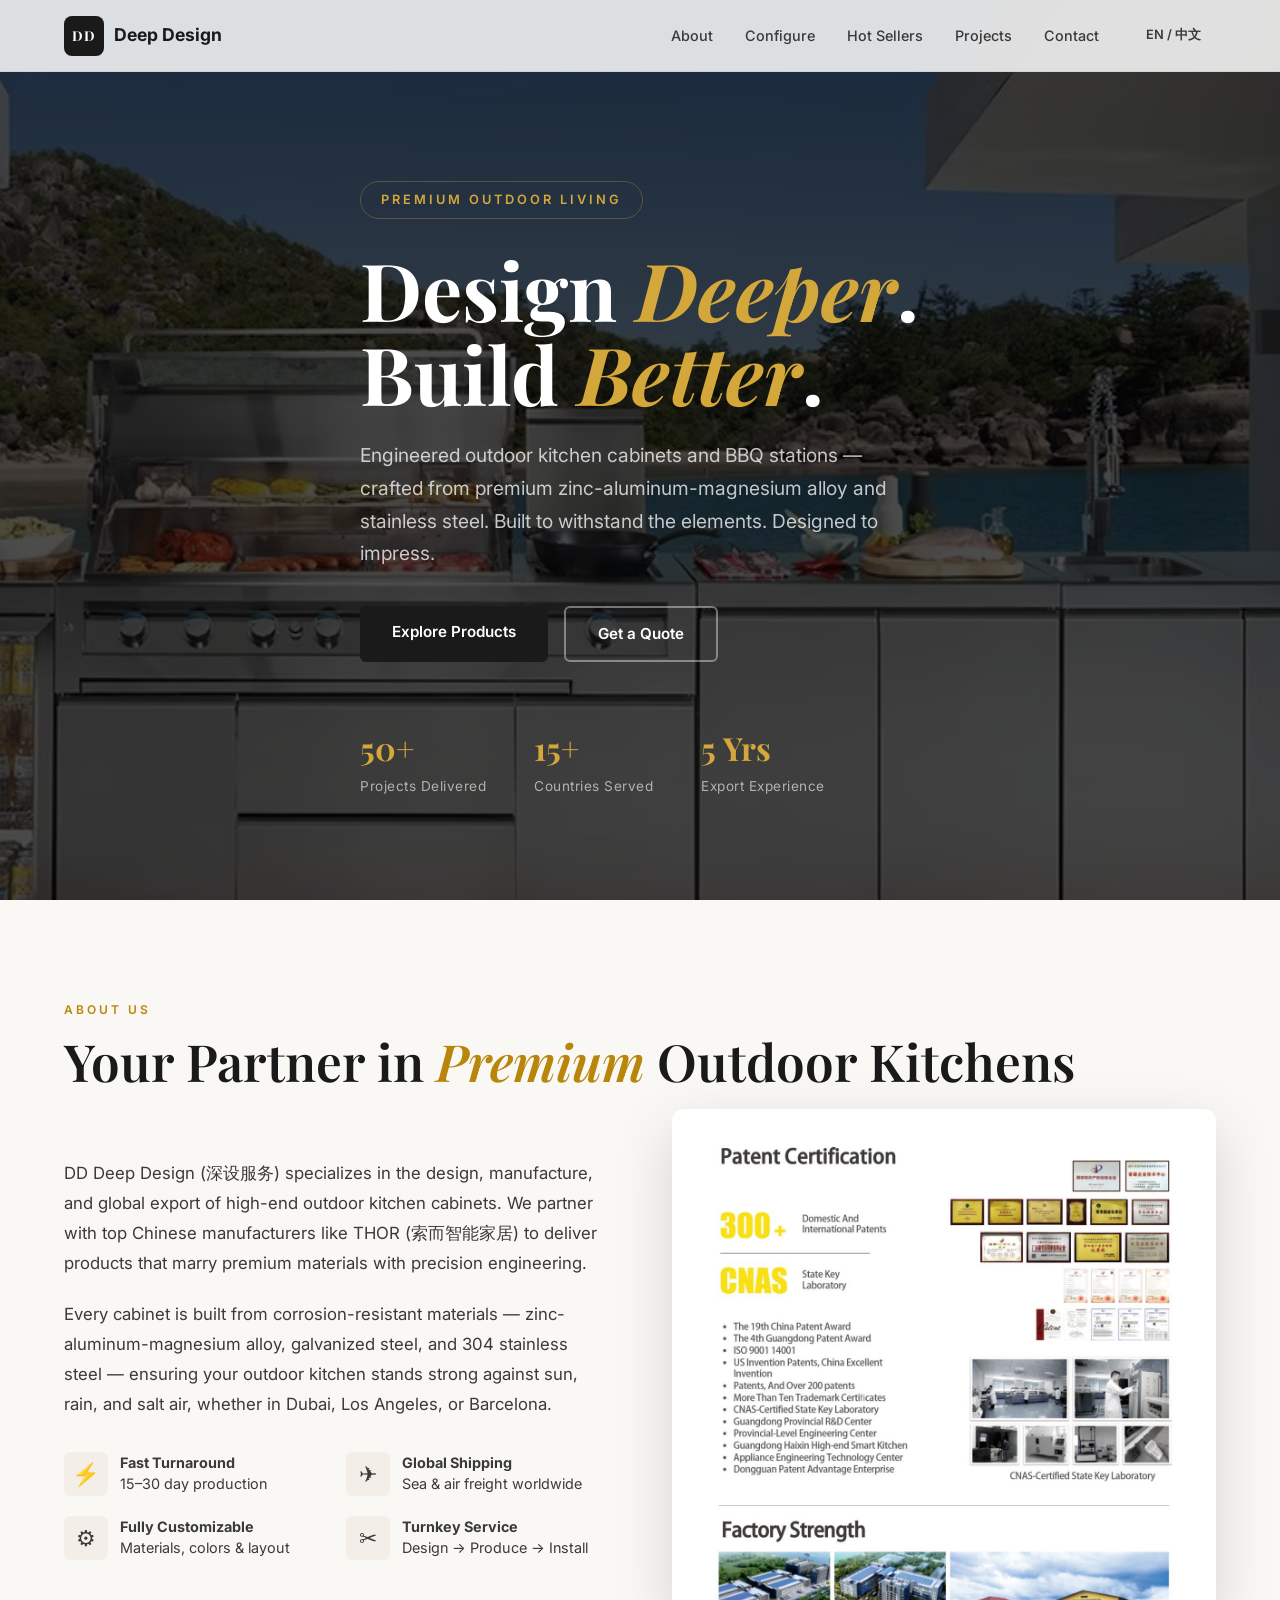
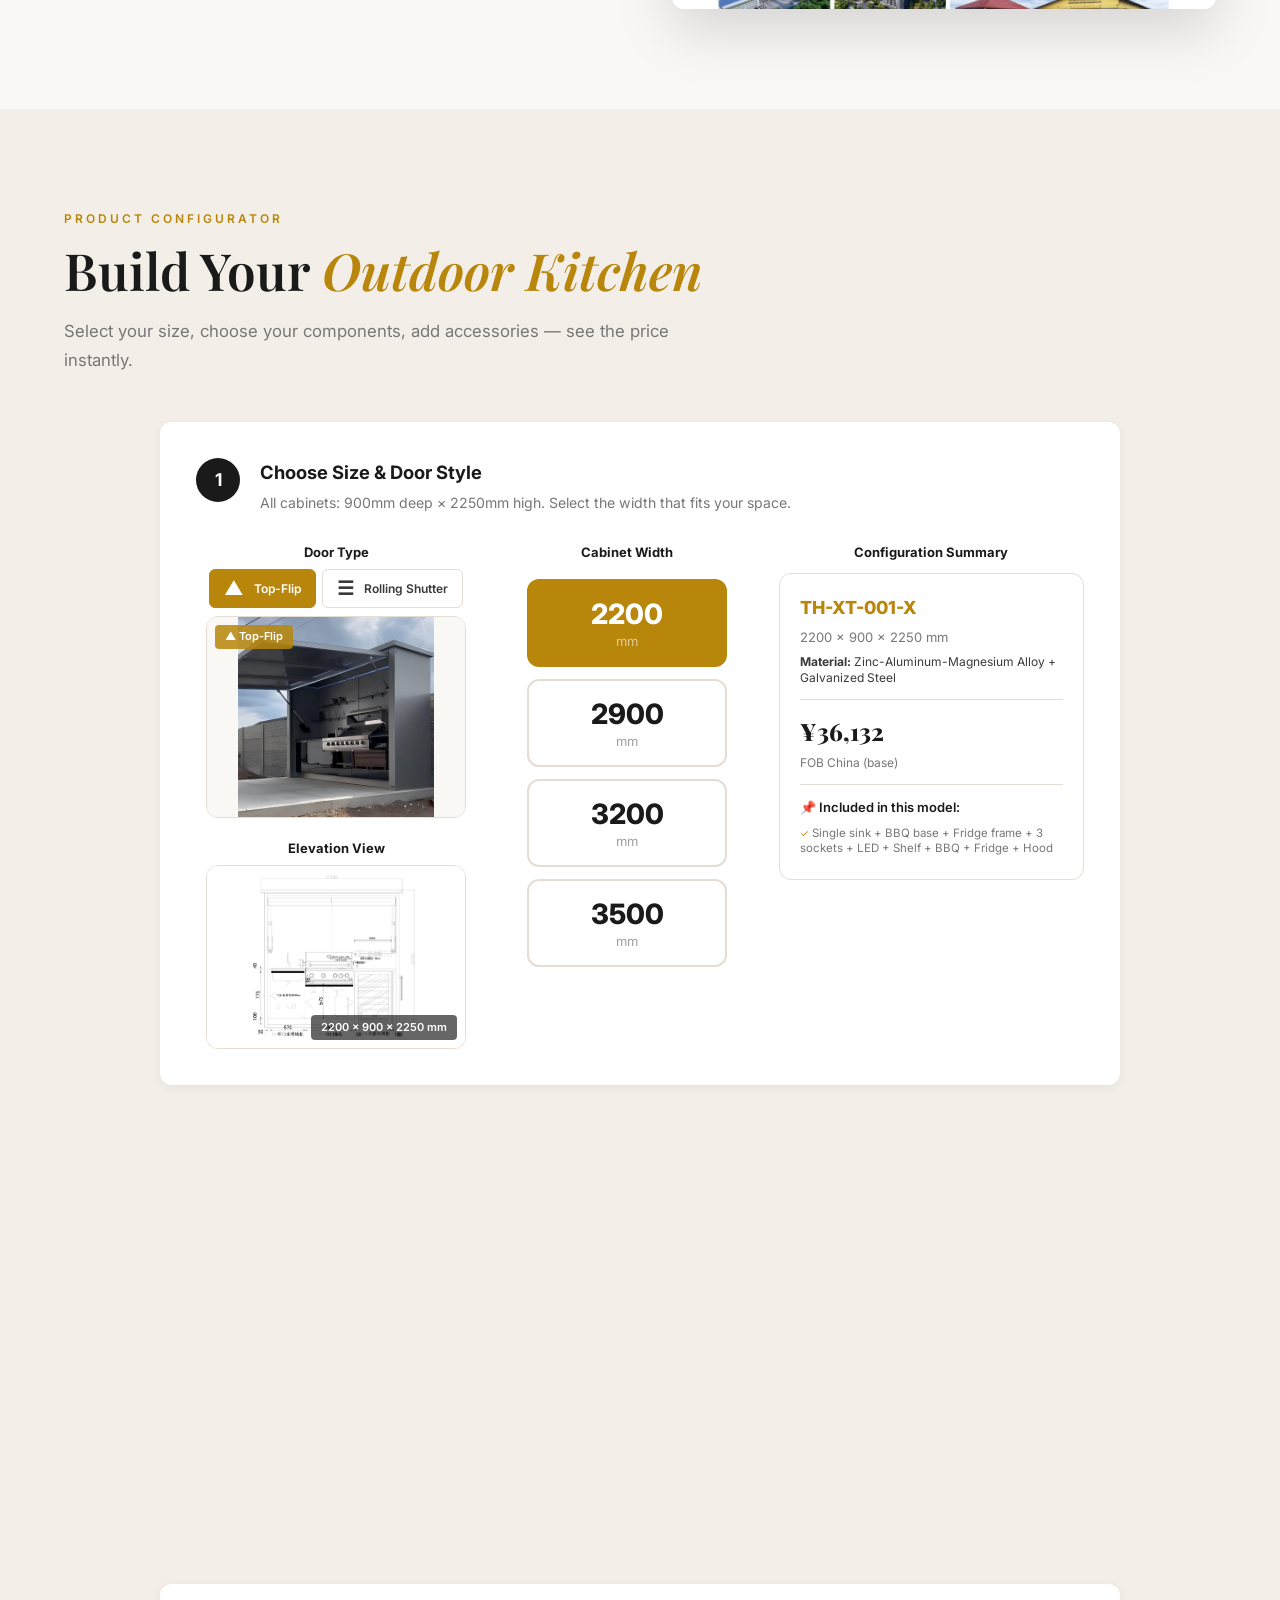
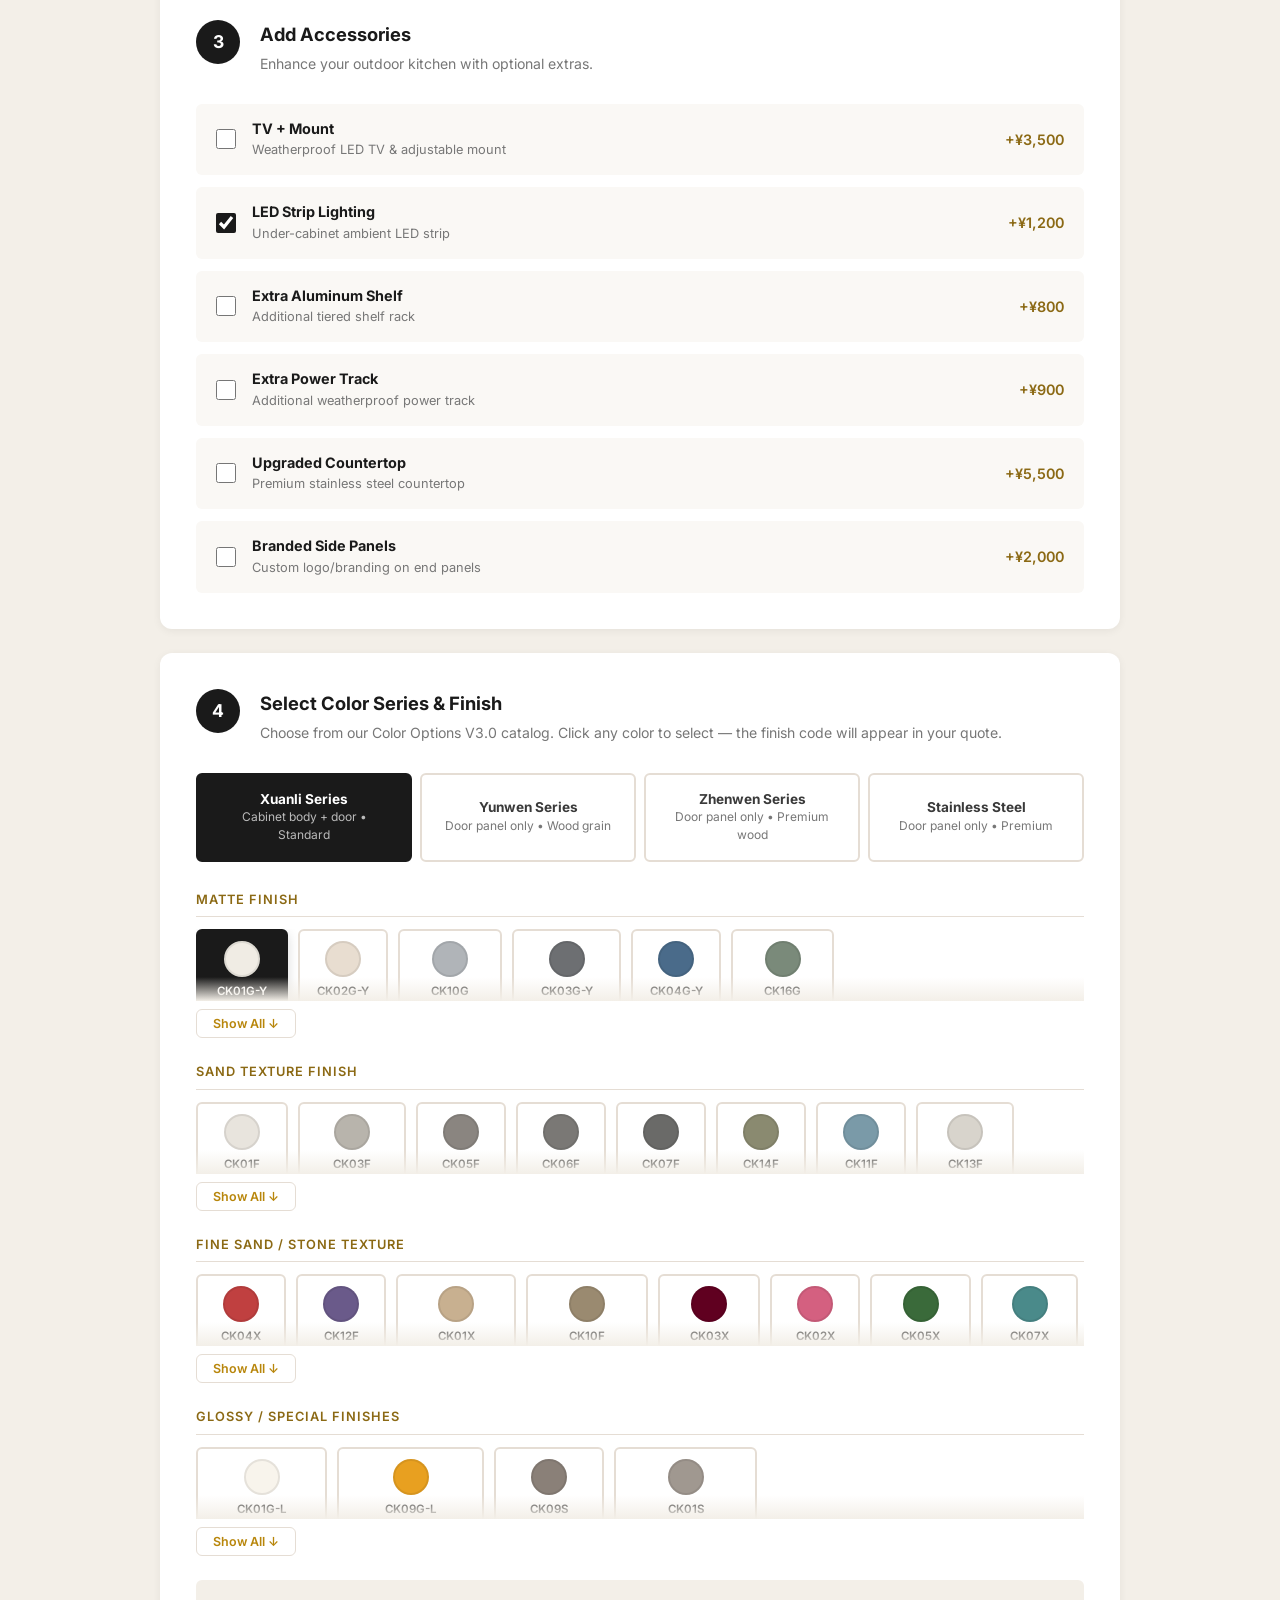
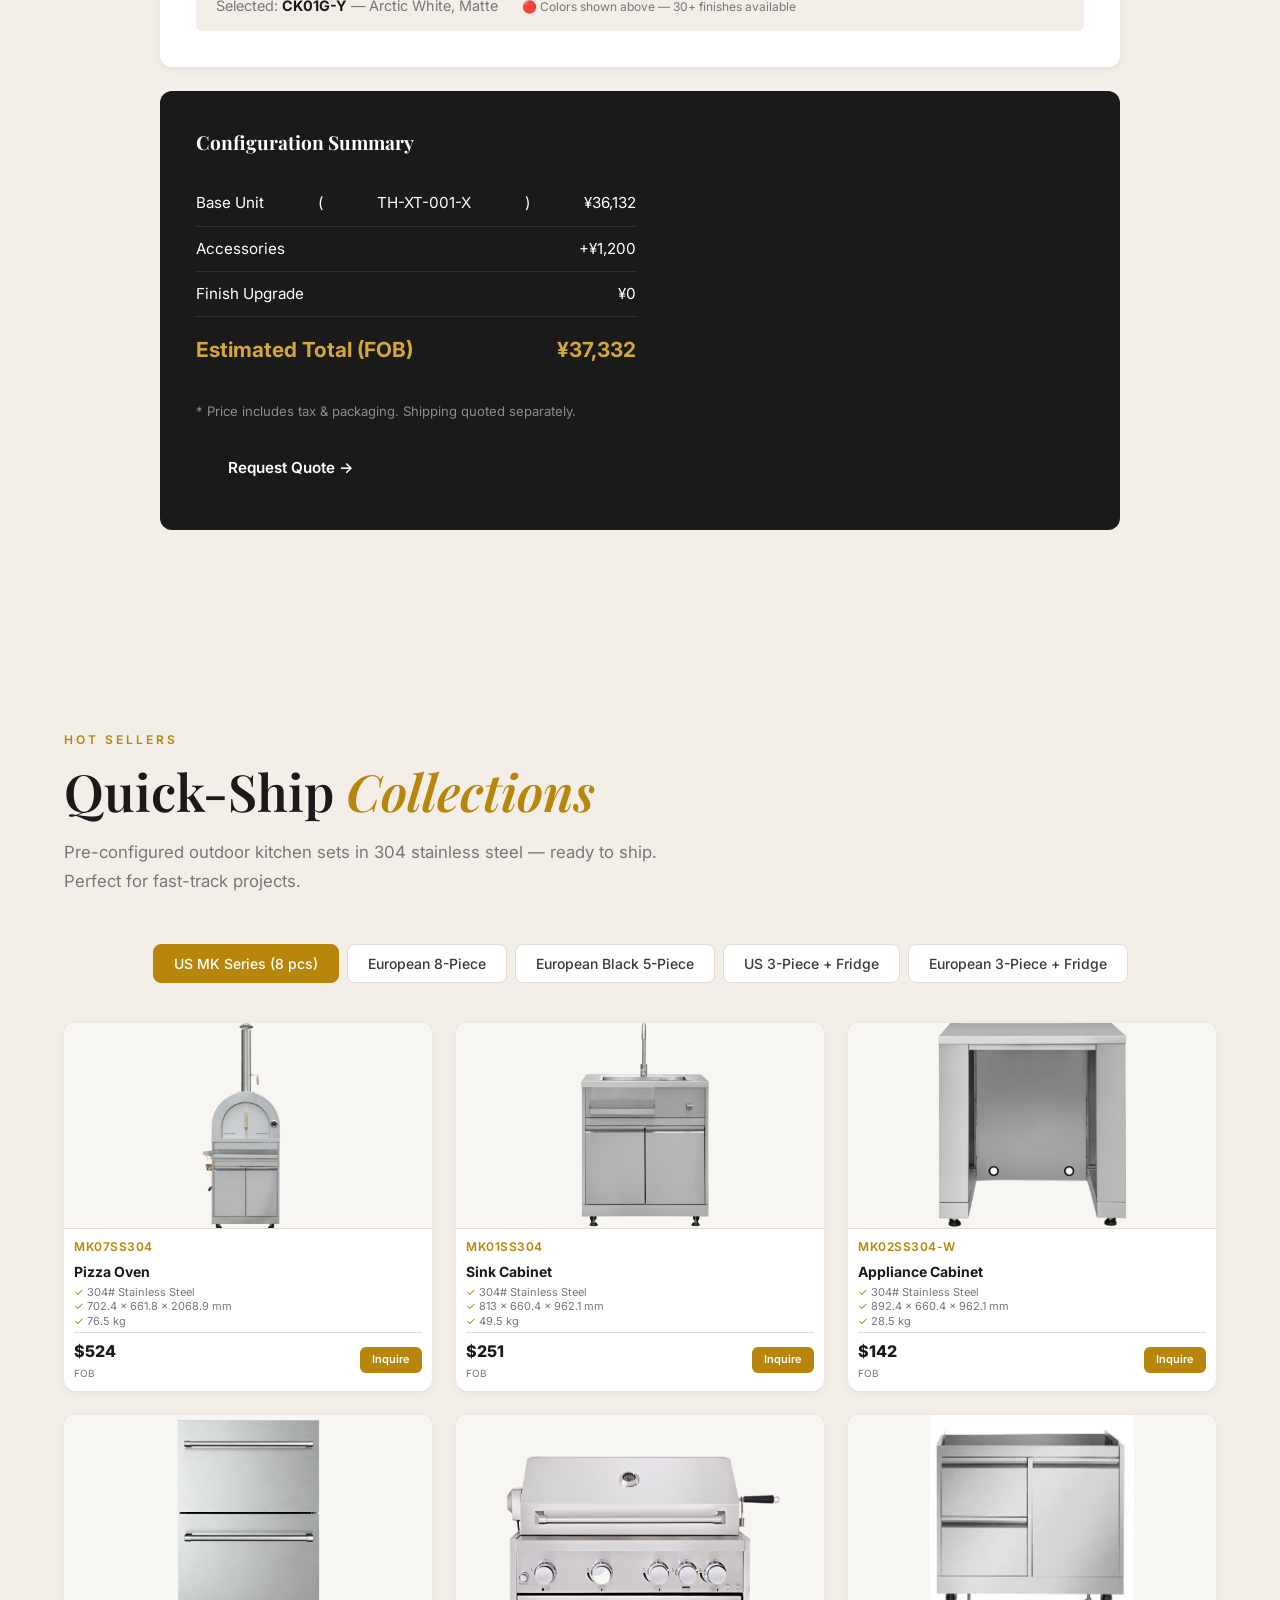
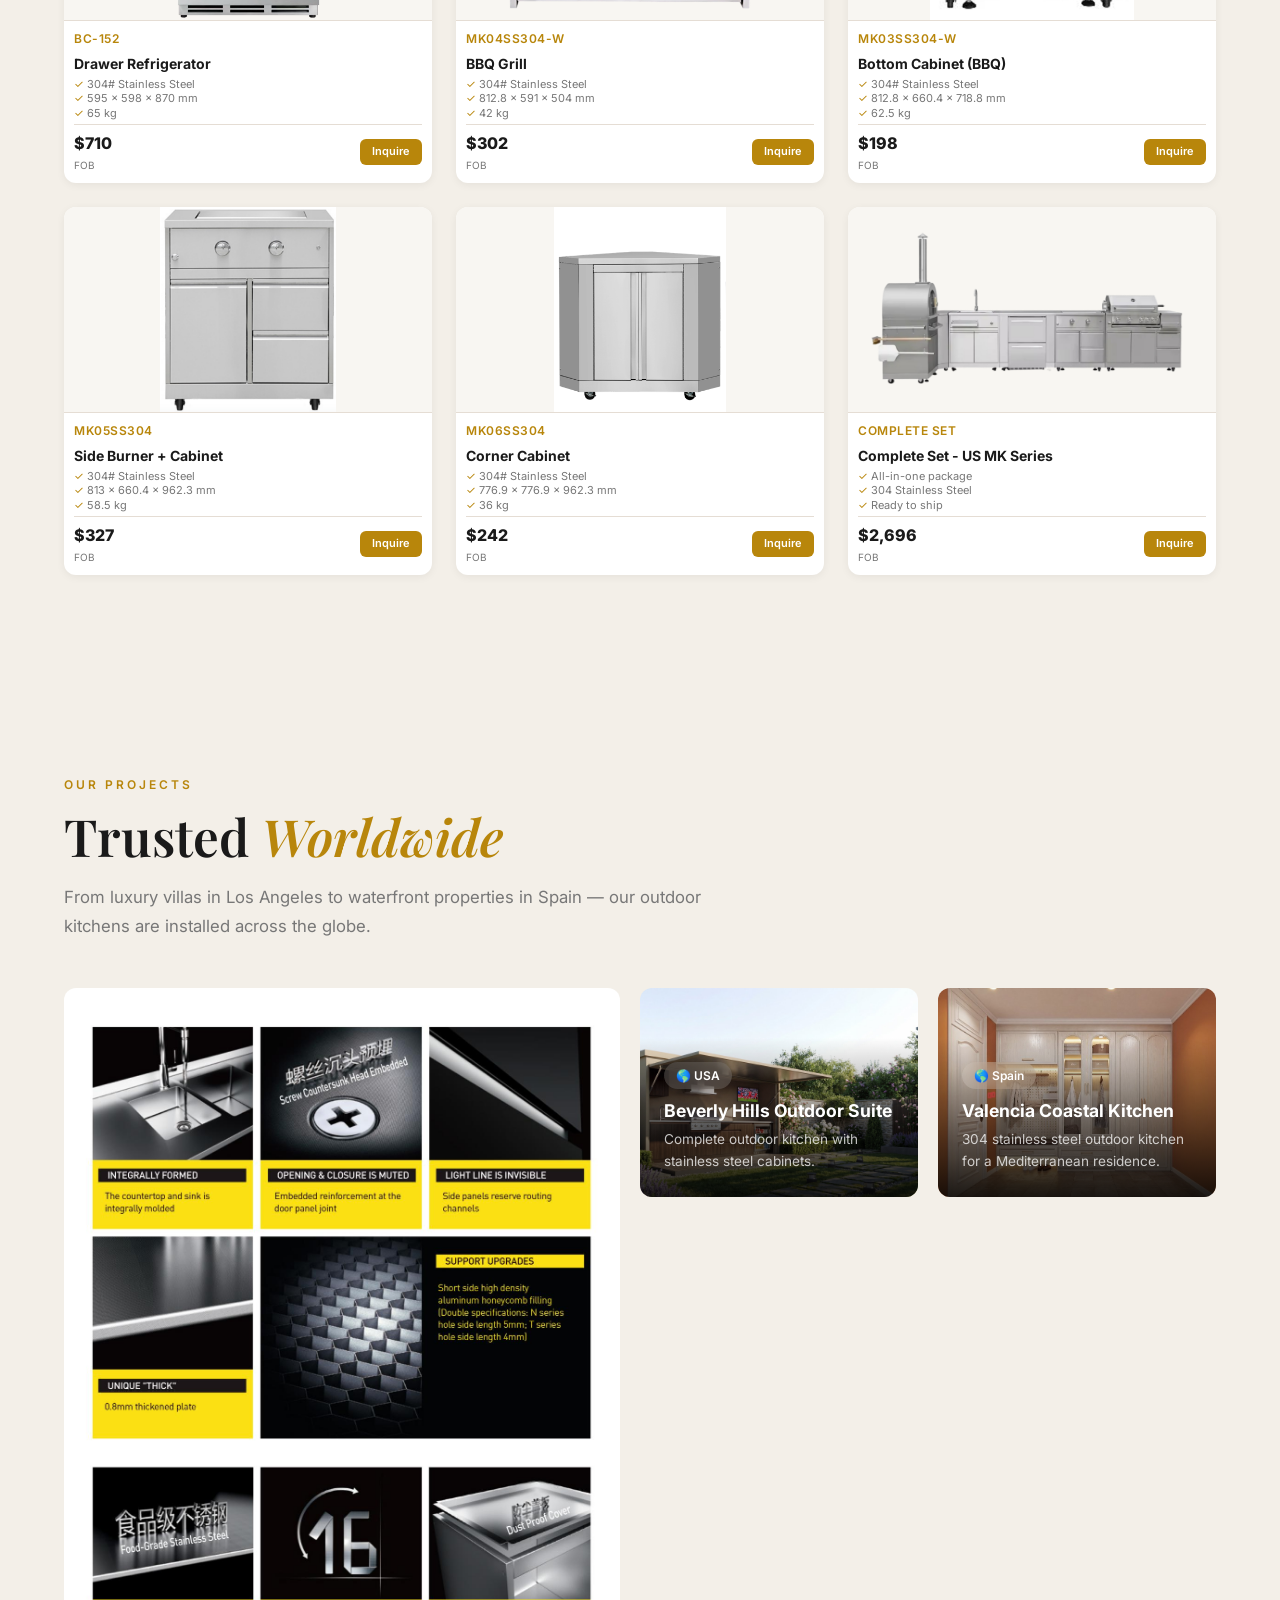
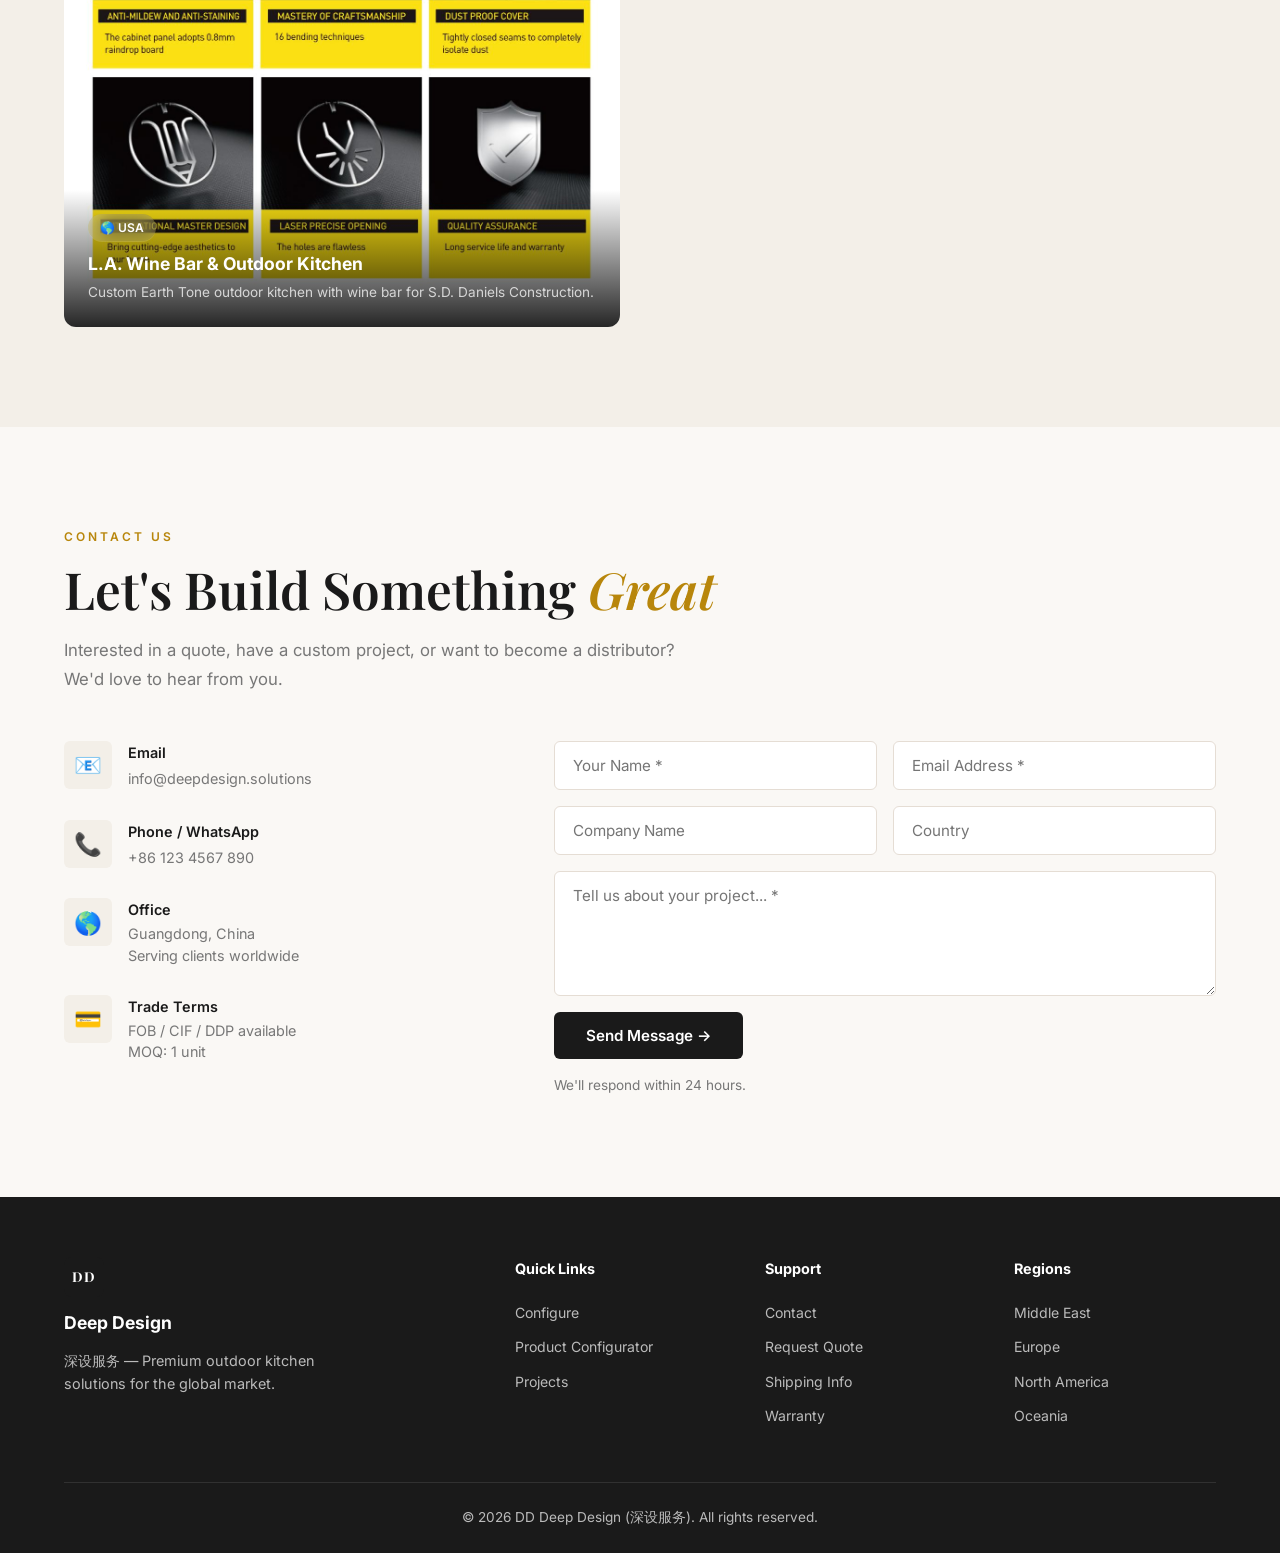
==== commit 466accbe: "Fix: rename Chinese image filenames to English for GitHub Pages compatibility" ====
--- a/index.html
+++ b/index.html
@@ -130,7 +130,7 @@
                                     </button>
                                 </div>
                                 <div class="doortype-preview">
-                                    <img src="assets/images/products/suoer/上翻门.png" alt="Door type" id="doorTypeImg" class="door-img">
+                                    <img src="assets/images/products/suoer/door-topflip.png" alt="Door type" id="doorTypeImg" class="door-img">
                                     <div class="door-badge" id="doorBadge">&#9650; <span data-i18n="config.topFlip">Top-Flip</span></div>
                                 </div>
                             </div>
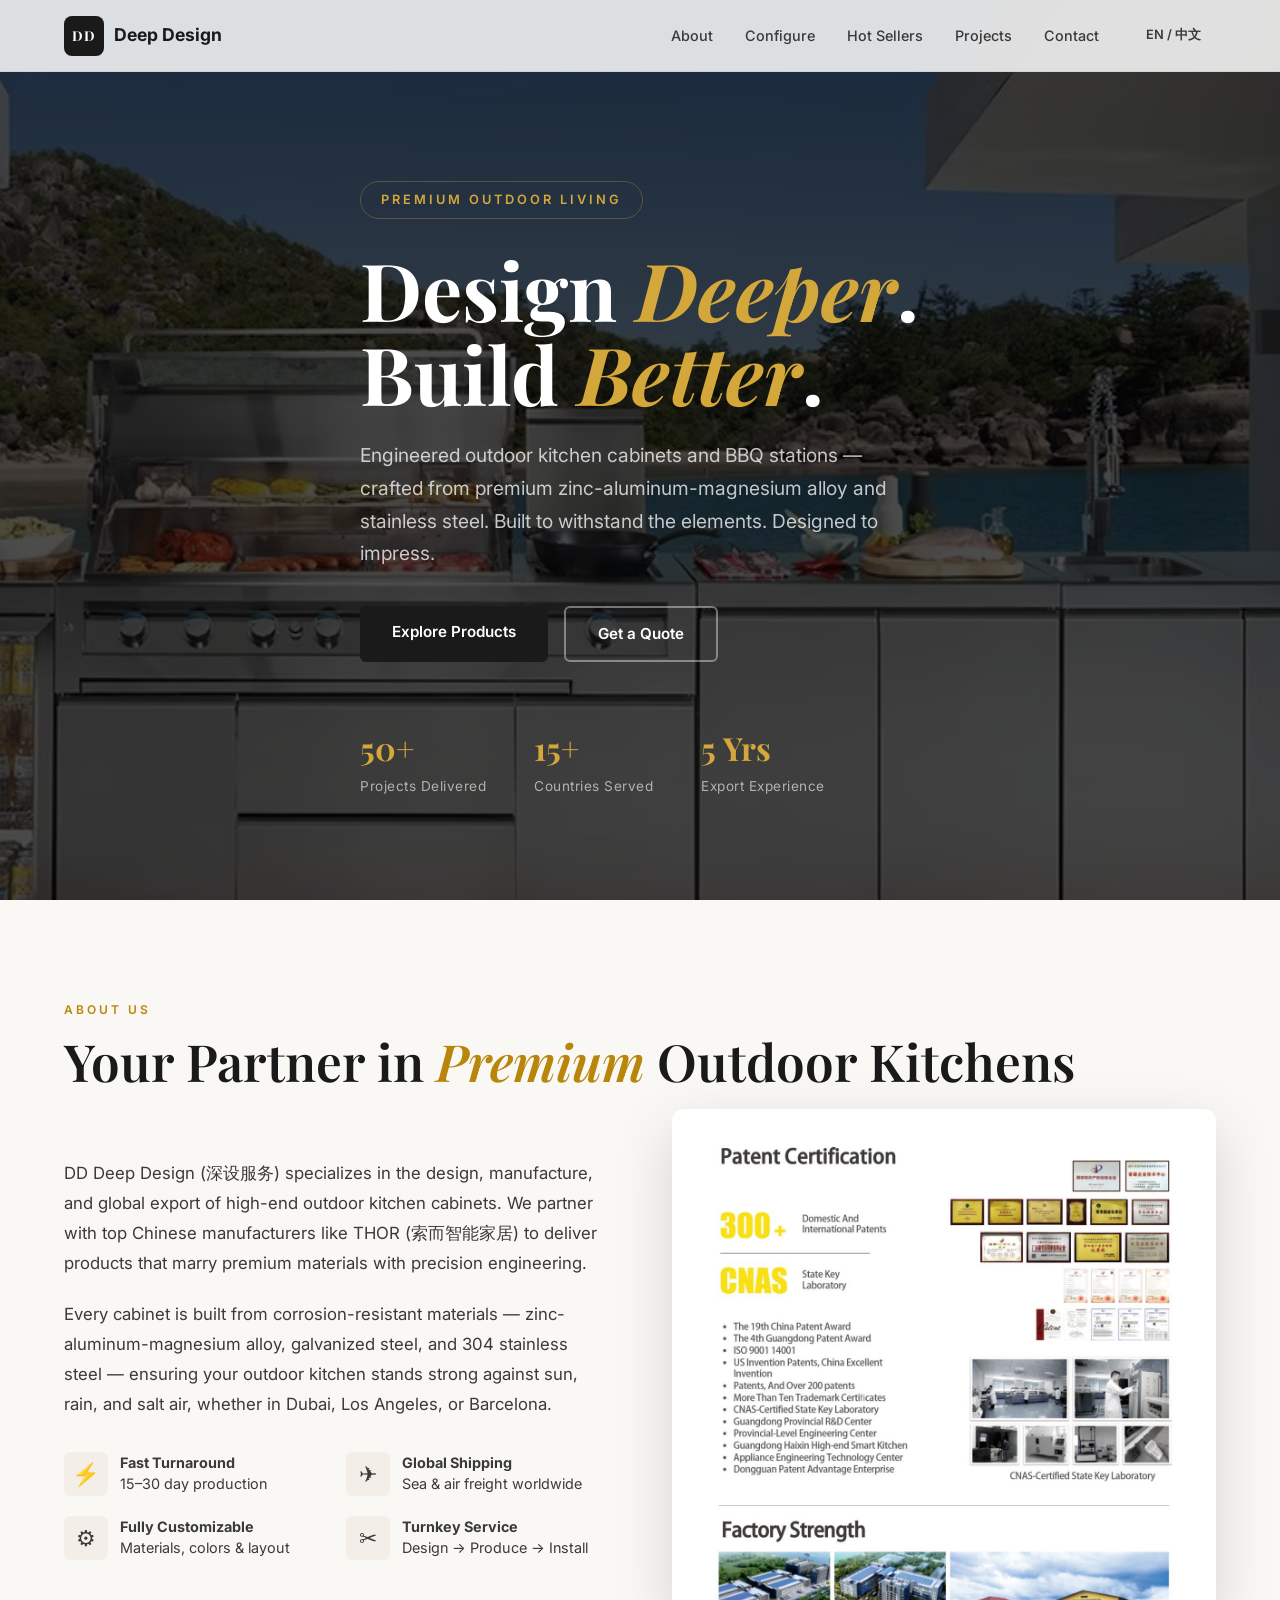
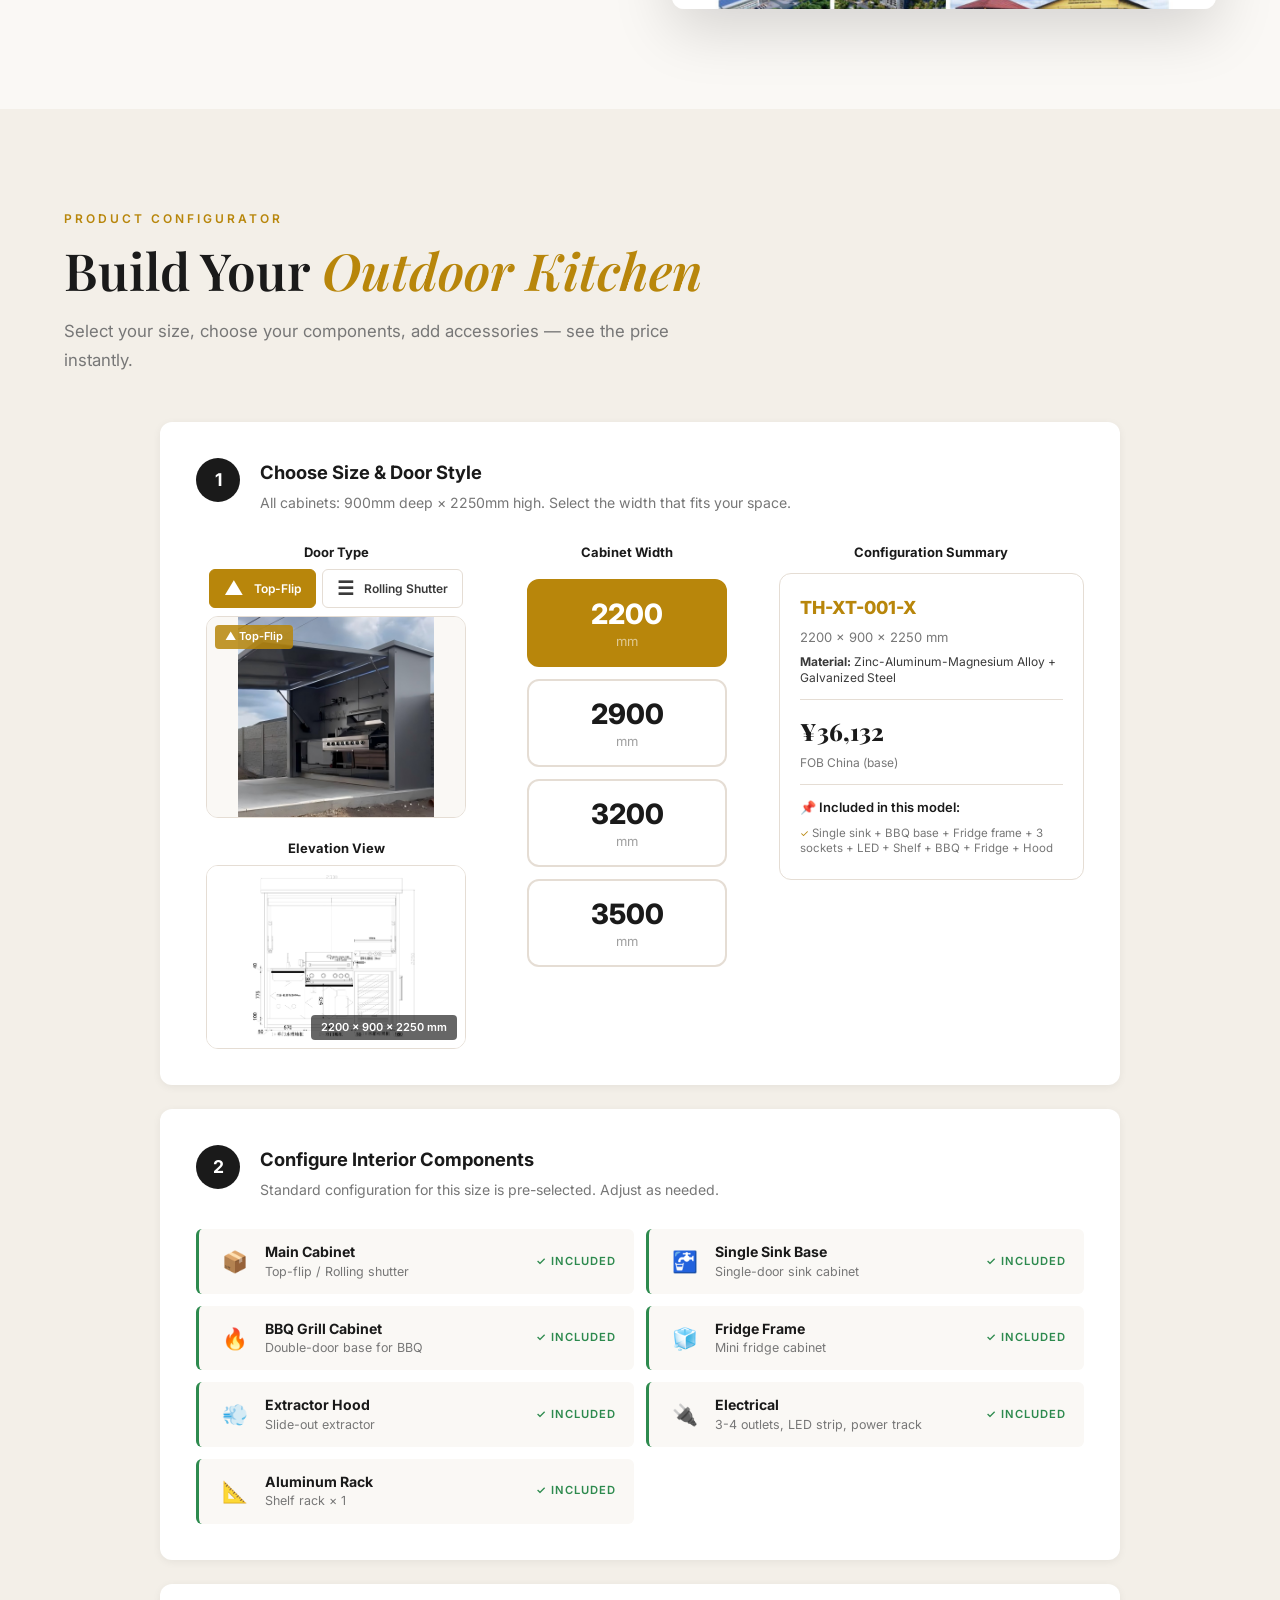
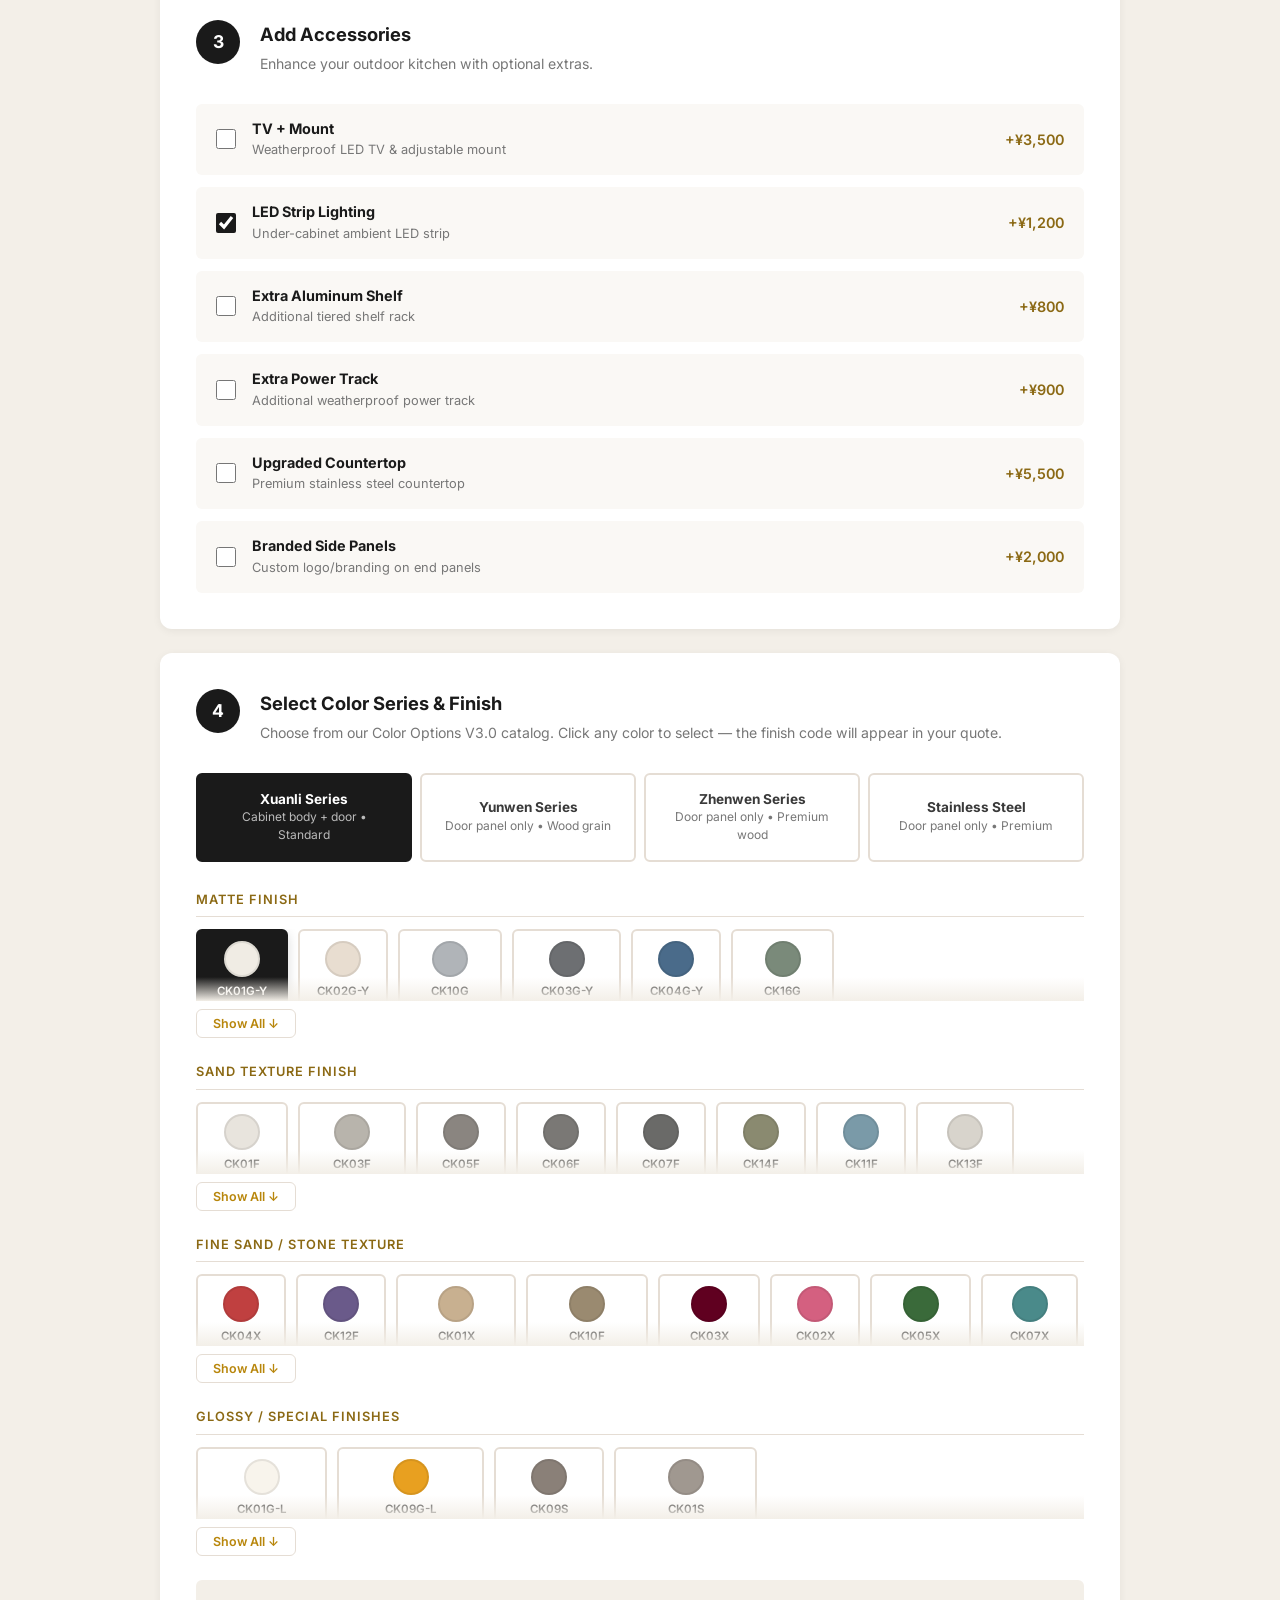
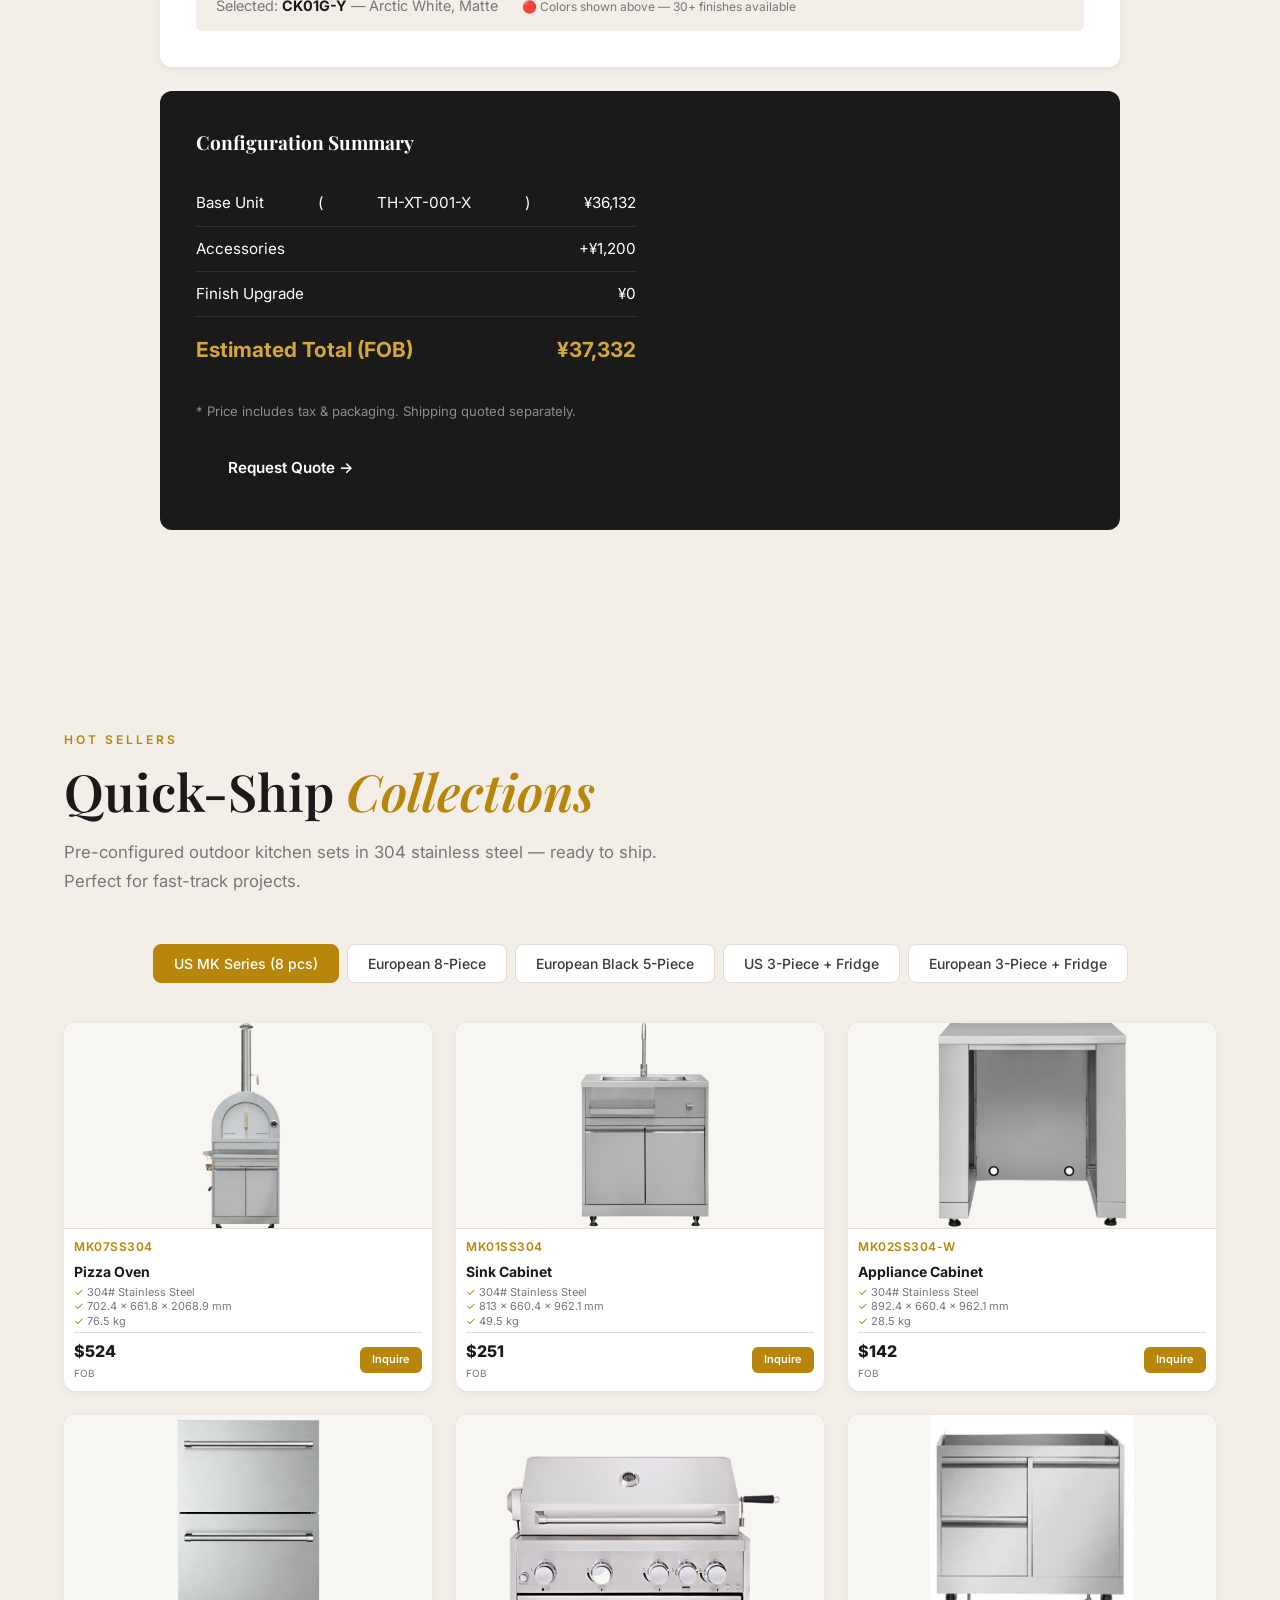
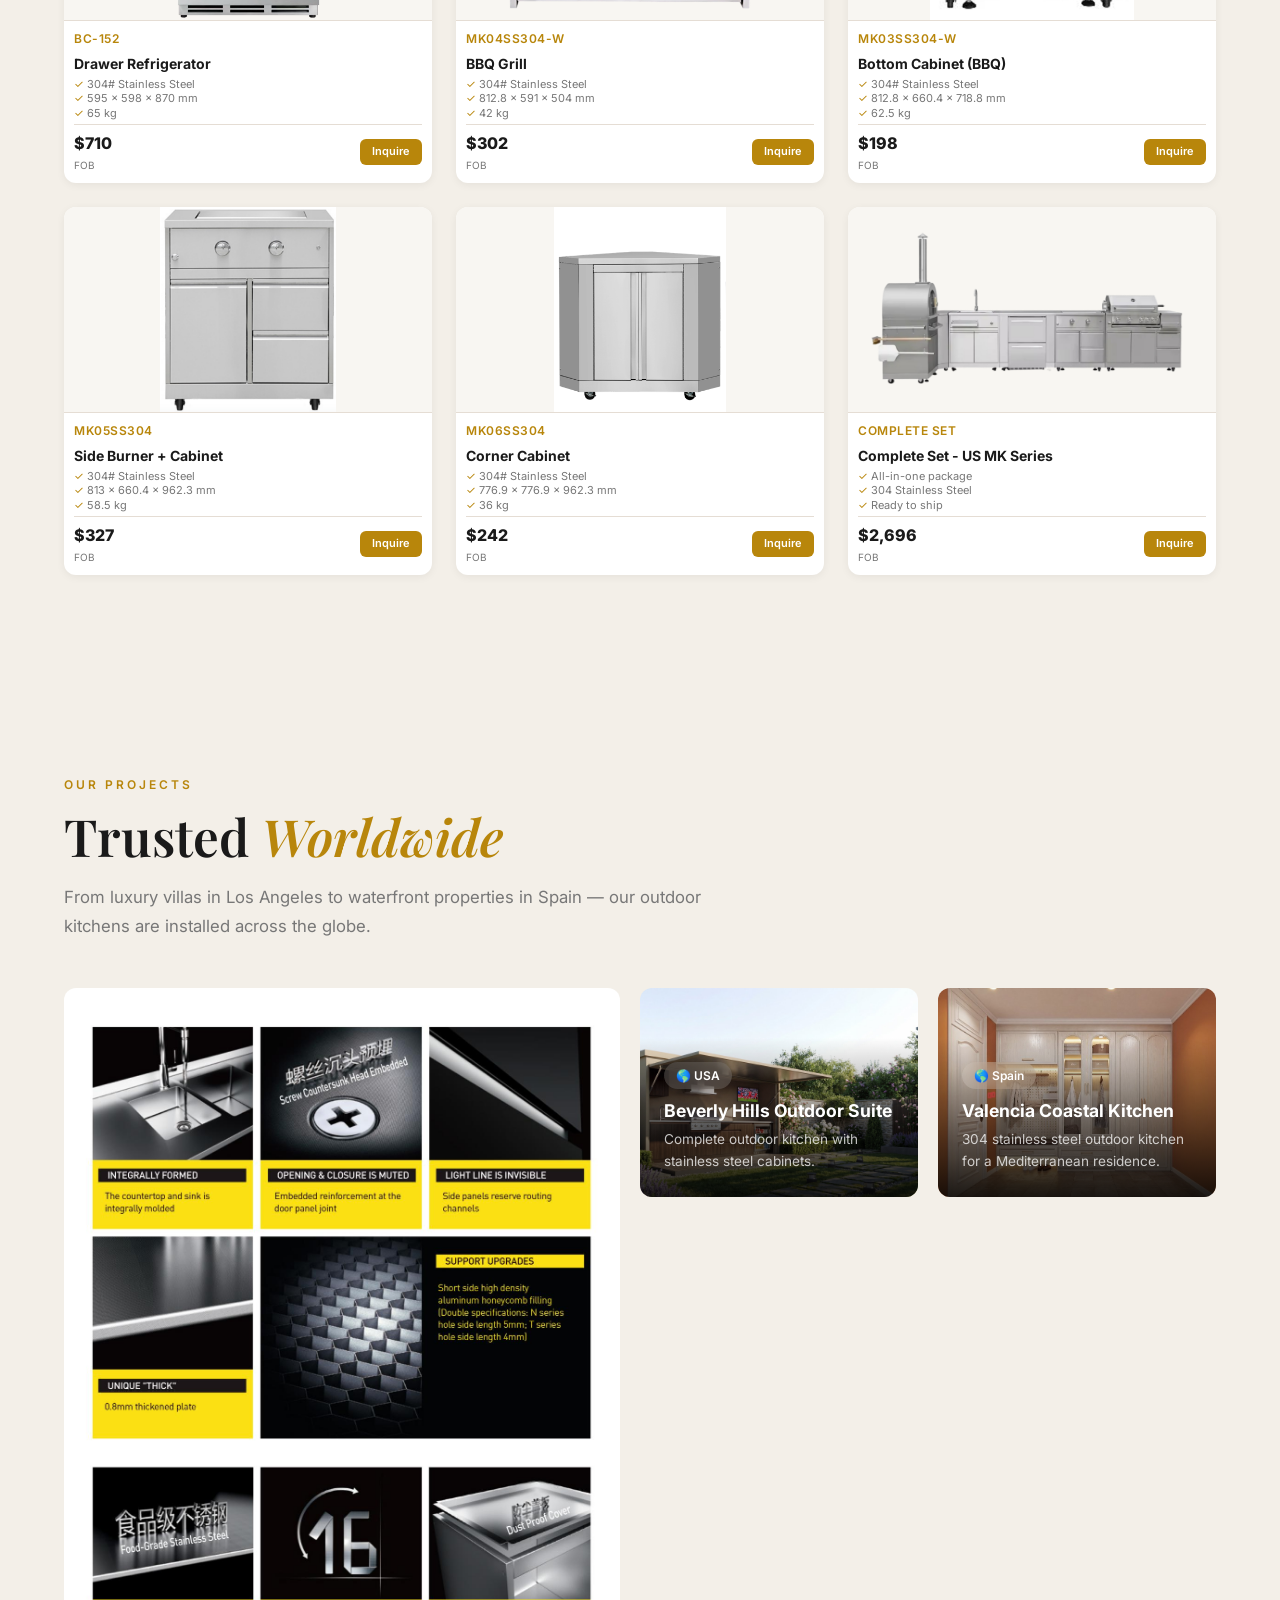
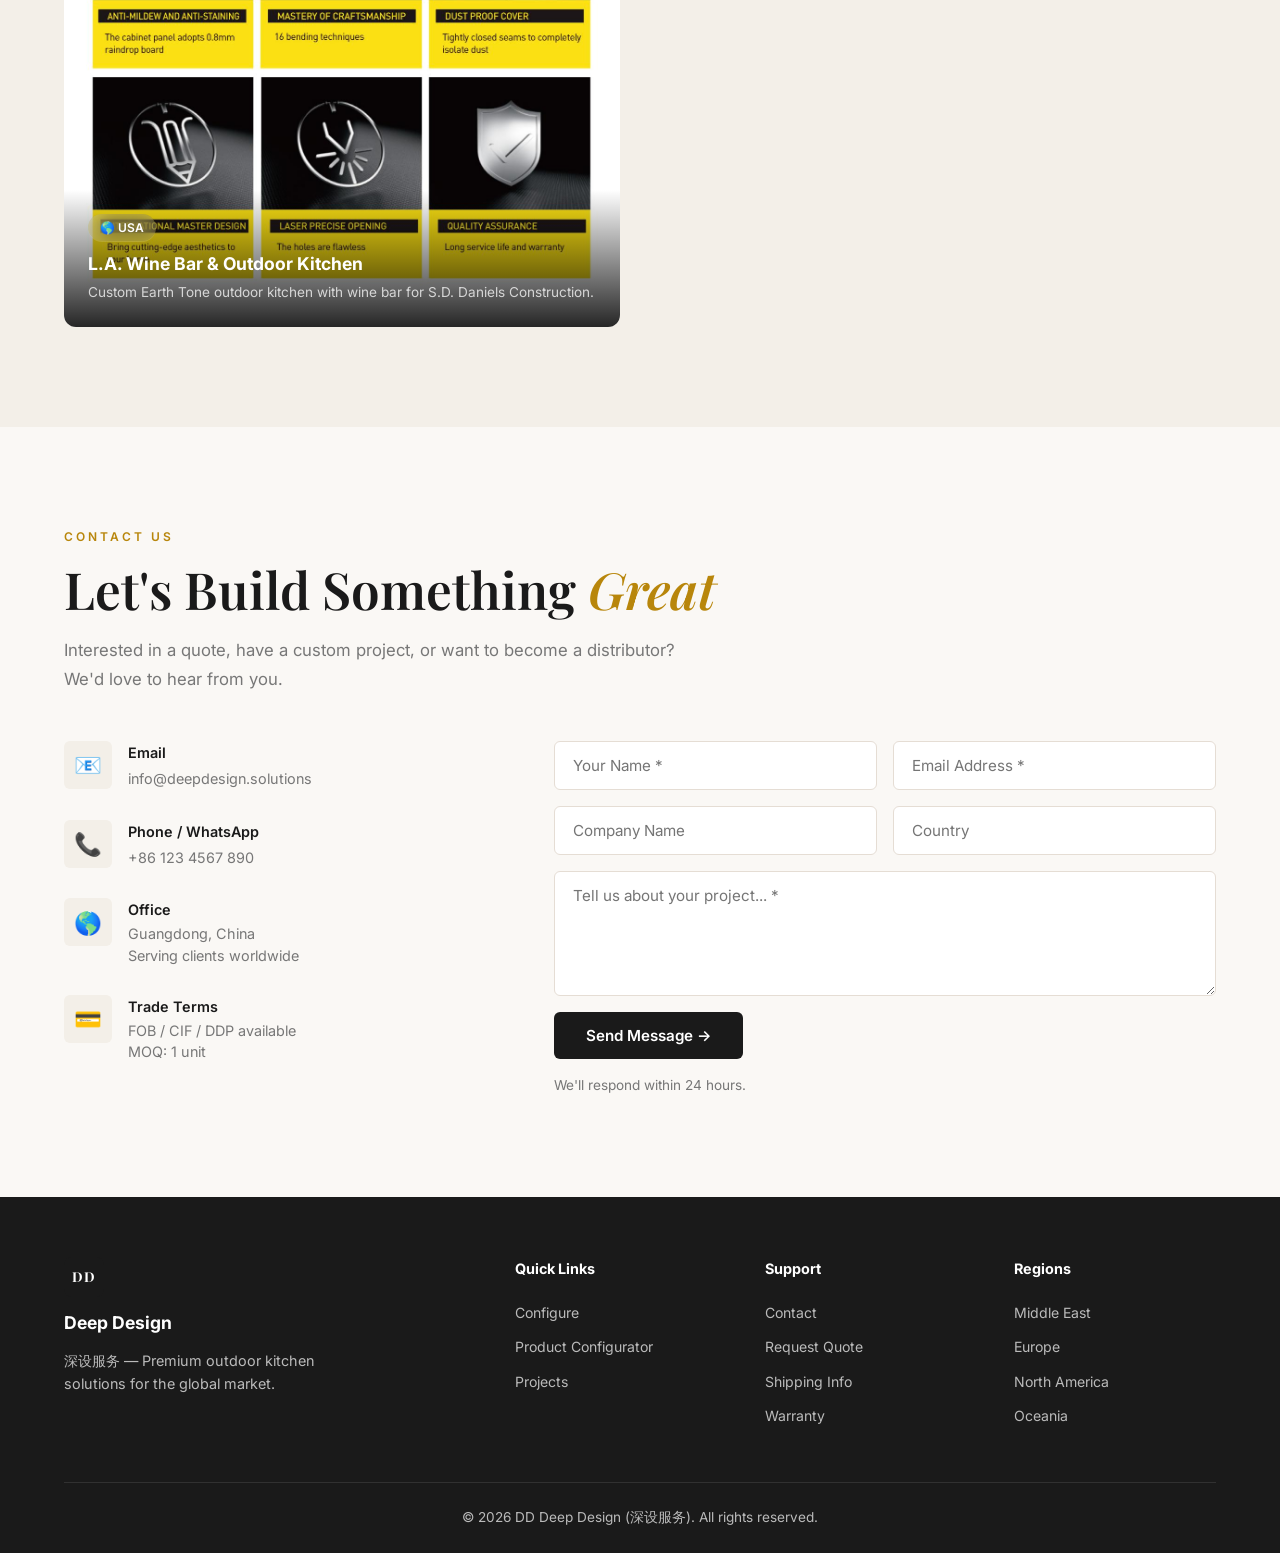
==== commit 2bedc310: "Fix: add cache-busting timestamp to dynamic image src for GitHub Pages" ====
--- a/index.html
+++ b/index.html
@@ -1156,6 +1156,6 @@
         </div>
     </footer>
 
-    <script src="assets/js/main.js"></script>
+    <script src="assets/js/main.js?t=20260610"></script>
 </body>
 </html>
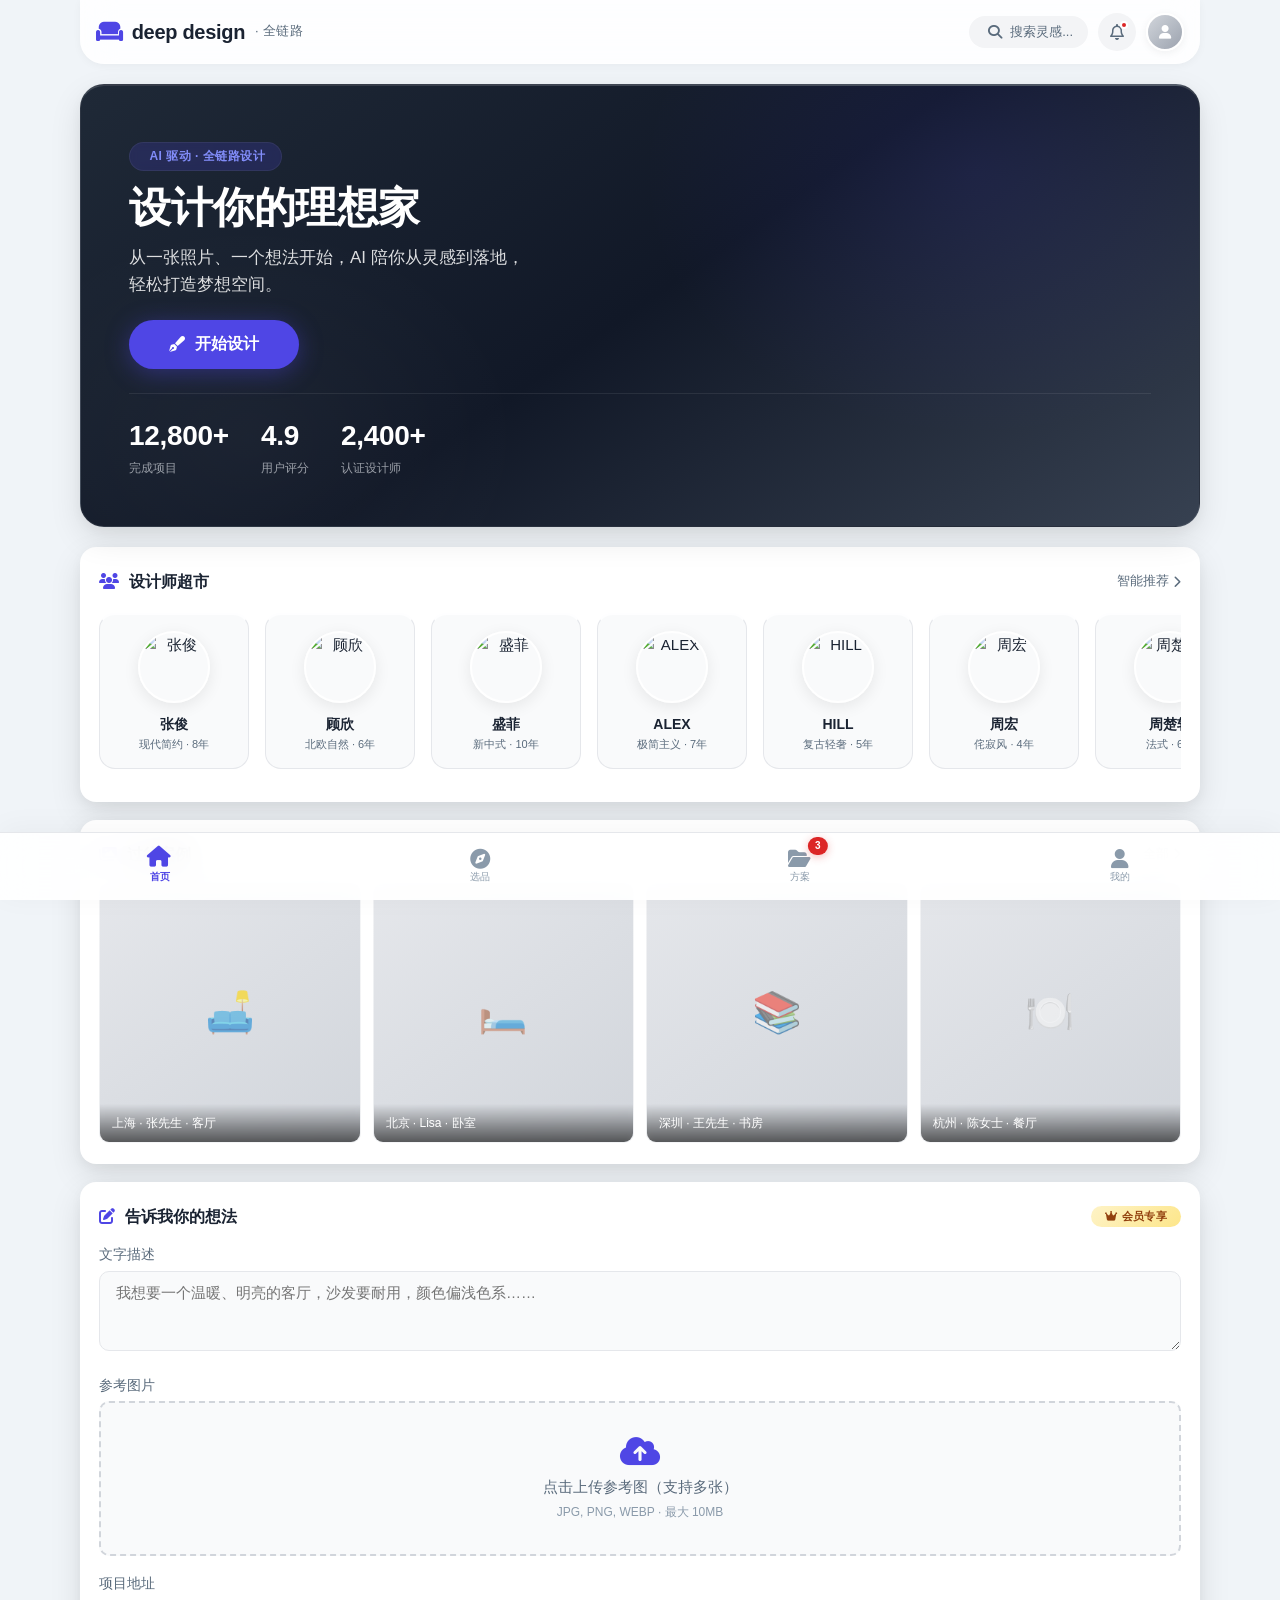
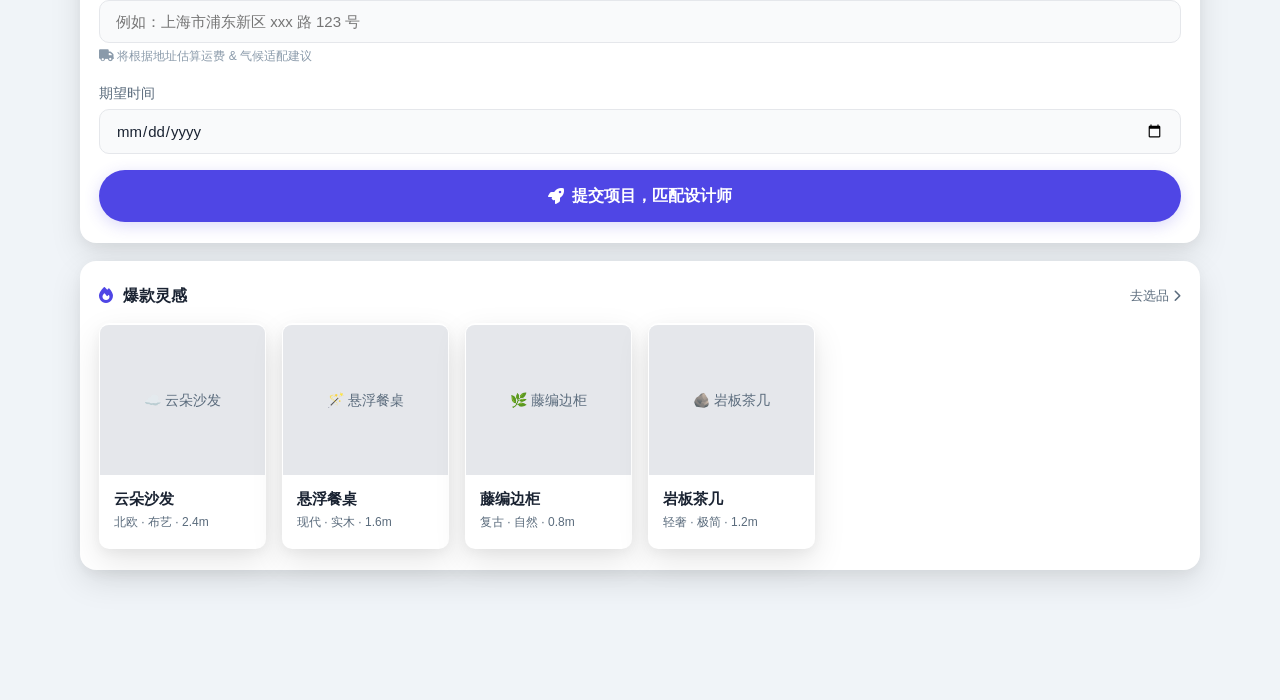
==== commit 4e38e3a7: "Add root index.html redirect to DD-design prototype for GitHub Pages Co-authored-by: Cursor <cursora" ====
--- a/index.html
+++ b/index.html
@@ -1,1161 +1,28 @@
 <!DOCTYPE html>
-<html lang="en">
+<html lang="zh-CN">
 <head>
-    <meta charset="UTF-8">
-    <meta name="viewport" content="width=device-width, initial-scale=1.0">
-    <meta name="description" content="DD Deep Design - Premium outdoor kitchen cabinets, BBQ stations, and modular outdoor living solutions for global markets.">
-    <title>DD Deep Design | Premium Outdoor Kitchen Solutions</title>
-    <link rel="icon" type="image/svg+xml" href="favicon.svg">
-    <link rel="preconnect" href="https://fonts.googleapis.com">
-    <link rel="preconnect" href="https://fonts.gstatic.com" crossorigin>
-    <link href="https://fonts.googleapis.com/css2?family=Inter:wght@300;400;500;600;700;800&family=Playfair+Display:wght@500;600;700&display=swap" rel="stylesheet">
-    <link rel="stylesheet" href="assets/css/style.css?t=1749534000">
+    <meta charset="UTF-8" />
+    <meta name="viewport" content="width=device-width, initial-scale=1.0" />
+    <title>deep design · 方案中心</title>
+    <meta name="description" content="deep design 全链路设计 · 方案中心原型" />
+    <link rel="canonical" href="DD-design/1.html" />
+    <meta http-equiv="refresh" content="0; url=DD-design/1.html" />
+    <script>location.replace('DD-design/1.html');</script>
+    <style>
+        body {
+            margin: 0;
+            min-height: 100vh;
+            display: flex;
+            align-items: center;
+            justify-content: center;
+            font-family: system-ui, -apple-system, "Segoe UI", sans-serif;
+            background: #F9FAFB;
+            color: #374151;
+        }
+        a { color: #4F46E5; }
+    </style>
 </head>
 <body>
-    <!-- Navigation -->
-    <nav class="navbar" id="navbar">
-        <div class="container nav-container">
-            <a href="#hero" class="logo">
-                <span class="logo-icon">DD</span>
-                <span class="logo-text">Deep Design</span>
-            </a>
-            <div class="nav-toggle" id="navToggle">
-                <span></span><span></span><span></span>
-            </div>
-            <ul class="nav-links" id="navLinks">
-                <li><a href="#about" class="nav-link" data-i18n="nav.about">About</a></li>
-                
-                <li><a href="#products" class="nav-link" data-i18n="nav.configure">Configure</a></li>
-                <li><a href="#hot-products" class="nav-link" data-i18n="nav.hot">Hot Sellers</a></li>
-                <li><a href="#cases" class="nav-link" data-i18n="nav.projects">Projects</a></li>
-                <li><a href="#contact" class="nav-link" data-i18n="nav.contact">Contact</a></li>
-                <li><button class="lang-toggle" id="langToggle" data-lang="en" title="Switch to Chinese">EN / 中文</button></li>
-            </ul>
-        </div>
-    </nav>
-
-    <!-- Hero -->
-    <section class="hero" id="hero">
-        <div class="hero-overlay"></div>
-        <div class="hero-bg"></div>
-        <div class="container hero-content">
-            <span class="hero-badge" data-i18n="hero.badge">Premium Outdoor Living</span>
-            <h1 class="hero-title" data-i18n="hero.title">Design <em>Deeper</em>.<br>Build <em>Better</em>.</h1>
-            <p class="hero-desc" data-i18n="hero.desc">Engineered outdoor kitchen cabinets and BBQ stations — crafted from premium zinc-aluminum-magnesium alloy and stainless steel. Built to withstand the elements. Designed to impress.</p>
-            <div class="hero-actions">
-                <a href="#products" class="btn btn-primary" data-i18n="hero.cta1">Explore Products</a>
-                <a href="#contact" class="btn btn-outline" data-i18n="hero.cta2">Get a Quote</a>
-                
-            </div>
-            <div class="hero-stats">
-                <div class="stat"><span class="stat-num">50+</span><span class="stat-label" data-i18n="hero.stat1">Projects Delivered</span></div>
-                <div class="stat"><span class="stat-num">15+</span><span class="stat-label" data-i18n="hero.stat2">Countries Served</span></div>
-                <div class="stat"><span class="stat-num">5&nbsp;Yrs</span><span class="stat-label" data-i18n="hero.stat3">Export Experience</span></div>
-            </div>
-        </div>
-    </section>
-
-    <!-- About -->
-    <section class="section about" id="about">
-        <div class="container">
-            <div class="section-label" data-i18n="about.label">About Us</div>
-            <h2 class="section-title" data-i18n="about.title">Your Partner in <em>Premium</em> Outdoor Kitchens</h2>
-            <div class="about-grid">
-                <div class="about-text">
-                    <p data-i18n="about.p1">DD Deep Design (深设服务) specializes in the design, manufacture, and global export of high-end outdoor kitchen cabinets. We partner with top Chinese manufacturers like THOR (索而智能家居) to deliver products that marry premium materials with precision engineering.</p>
-                    <p data-i18n="about.p2">Every cabinet is built from corrosion-resistant materials — zinc-aluminum-magnesium alloy, galvanized steel, and 304 stainless steel — ensuring your outdoor kitchen stands strong against sun, rain, and salt air, whether in Dubai, Los Angeles, or Barcelona.</p>
-                    <div class="about-features">
-                        <div class="about-feature">
-                            <span class="af-icon">&#9889;</span>
-                            <span><strong data-i18n="about.f1a">Fast Turnaround</strong><br><span data-i18n="about.f1b">15&ndash;30 day production</span></span>
-                        </div>
-                        <div class="about-feature">
-                            <span class="af-icon">&#9992;</span>
-                            <span><strong data-i18n="about.f2a">Global Shipping</strong><br><span data-i18n="about.f2b">Sea &amp; air freight worldwide</span></span>
-                        </div>
-                        <div class="about-feature">
-                            <span class="af-icon">&#9881;</span>
-                            <span><strong data-i18n="about.f3a">Fully Customizable</strong><br><span data-i18n="about.f3b">Materials, colors &amp; layout</span></span>
-                        </div>
-                        <div class="about-feature">
-                            <span class="af-icon">&#9986;</span>
-                            <span><strong data-i18n="about.f4a">Turnkey Service</strong><br><span data-i18n="about.f4b">Design &rarr; Produce &rarr; Install</span></span>
-                        </div>
-                    </div>
-                </div>
-                <div class="about-image">
-                    <img src="assets/images/products/from-alibaba/alibaba-10.jpg" alt="DD Deep Design outdoor kitchen" loading="lazy">
-                </div>
-            </div>
-        </div>
-    </section>
-
-    <!-- Specs Summary -->
-    
-
-    <!-- Products + Configurator -->
-    <section class="section products" id="products">
-        <div class="container">
-            <div class="section-label" data-i18n="config.label">Product Configurator</div>
-            <h2 class="section-title" data-i18n="config.title">Build Your <em>Outdoor Kitchen</em></h2>
-            <p class="section-desc" data-i18n="config.desc">Select your size, choose your components, add accessories &mdash; see the price instantly.</p>
-
-            <div class="configurator">
-
-                <!-- Step 1: Size + Door Type -->
-                <div class="config-step">
-                    <div class="step-header">
-                        <span class="step-num">1</span>
-                        <div>
-                            <h3 data-i18n="config.step1.title">Choose Size &amp; Door Style</h3>
-                            <p data-i18n="config.step1.desc">All cabinets: 900mm deep &times; 2250mm high. Select the width that fits your space.</p>
-                        </div>
-                    </div>
-                    
-                    <!-- Step 1: Three-column layout -->
-                    <div class="step1-grid">
-                        <!-- Column 1: Door type + Elevation images (centered) -->
-                        <div class="step1-col step1-images">
-                            <!-- Top: Door type image -->
-                            <div class="doortype-block">
-                                <div class="block-label" data-i18n="config.doorType">Door Type</div>
-                                <div class="btn-group" id="doorTypeGroup">
-                                    <button class="config-btn active" data-value="xt" data-model="TH-XT">
-                                        <span class="cb-icon">&#9650;</span>
-                                        <span data-i18n="config.topFlip">Top-Flip</span>
-                                    </button>
-                                    <button class="config-btn" data-value="wm" data-model="TH-WM">
-                                        <span class="cb-icon">&#9776;</span>
-                                        <span data-i18n="config.rolling">Rolling Shutter</span>
-                                    </button>
-                                </div>
-                                <div class="doortype-preview">
-                                    <img src="assets/images/products/suoer/door-topflip.png" alt="Door type" id="doorTypeImg" class="door-img">
-                                    <div class="door-badge" id="doorBadge">&#9650; <span data-i18n="config.topFlip">Top-Flip</span></div>
-                                </div>
-                            </div>
-                            <!-- Bottom: Elevation image -->
-                            <div class="elevation-block">
-                                <div class="block-label" data-i18n="config.elevation">Elevation View</div>
-                                <div class="elevation-preview">
-                                    <img src="assets/images/products/suoer/2200.png" alt="Elevation" id="elevationImg" class="elevation-img">
-                                    <div class="elevation-size">
-                                        <span class="elev-dimension"><span id="elevWidth">2200</span> &times; 900 &times; 2250 mm</span>
-                                    </div>
-                                </div>
-                            </div>
-                        </div>
-
-                        <!-- Column 2: Size selection -->
-                        <div class="step1-col step1-sizes">
-                            <div class="block-label" data-i18n="config.width">Select Width</div>
-                            <div class="size-picker" id="sizeGroup">
-                                <button class="size-btn active" data-width="2200" data-suffix="-X">
-                                    <span class="size-val">2200</span>
-                                    <span class="size-unit">mm</span>
-                                </button>
-                                <button class="size-btn" data-width="2900" data-suffix="">
-                                    <span class="size-val">2900</span>
-                                    <span class="size-unit">mm</span>
-                                </button>
-                                <button class="size-btn" data-width="3200" data-suffix="">
-                                    <span class="size-val">3200</span>
-                                    <span class="size-unit">mm</span>
-                                </button>
-                                <button class="size-btn" data-width="3500" data-suffix="">
-                                    <span class="size-val">3500</span>
-                                    <span class="size-unit">mm</span>
-                                </button>
-                            </div>
-                        </div>
-
-                        <!-- Column 3: Details -->
-                        <div class="step1-col step1-details">
-                            <div class="block-label" data-i18n="config.summary">Configuration Details</div>
-                            <div class="detail-card">
-                                <div class="detail-model" id="previewModel">TH-XT-001-X</div>
-                                <div class="detail-dims">
-                                    <span id="previewWidth">2200</span> &times; 900 &times; 2250 mm
-                                </div>
-                                <div class="detail-material">
-                                    <strong data-i18n="config.material">Material:</strong>
-                                    <span data-i18n="config.matVal">Zinc-Aluminum-Magnesium Alloy + Galvanized Steel</span>
-                                </div>
-                                <div class="detail-divider"></div>
-                                <div class="detail-price" id="previewPrice">
-                                    <span class="price-value">&yen;36,132</span>
-                                    <span class="price-note" data-i18n="config.fob">FOB China</span>
-                                </div>
-                                <div class="detail-divider"></div>
-                                <div class="detail-specs">
-                                    <div class="detail-specs-title" data-i18n="config.included">&#128205; Includes:</div>
-                                    <ul class="detail-specs-list" id="previewSpecsList">
-                                        <li data-i18n="config.incl1">Top-flip cabinet body &times; 1</li>
-                                        <li data-i18n="config.incl2">Single-door sink cabinet &times; 1</li>
-                                        <li data-i18n="config.incl3">BBQ double-door base cabinet &times; 1</li>
-                                        <li data-i18n="config.incl4">Fridge frame cabinet &times; 1</li>
-                                        <li data-i18n="config.incl5">3 sockets, LED strip, mobile socket</li>
-                                        <li data-i18n="config.incl6">Aluminum shelf rack &times; 1</li>
-                                        <li data-i18n="config.incl7">BBQ grill &times; 1, Mini fridge &times; 1, Range hood &times; 1</li>
-                                    </ul>
-                                </div>
-                            </div>
-                        </div>
-                    </div>
-                </div>
-
-                <!-- Step 2: Interior Components -->
-                <div class="config-step">
-                    <div class="step-header">
-                        <span class="step-num">2</span>
-                        <div>
-                            <h3 data-i18n="config.step2.title">Configure Interior Components</h3>
-                            <p data-i18n="config.step2.desc">Standard configuration for this size is pre-selected. Adjust as needed.</p>
-                        </div>
-                    </div>
-                    <div class="components-grid" id="componentsGrid">
-                        <!-- Filled by JS -->
-                    </div>
-                </div>
-
-                <!-- Step 3: Accessories -->
-                <div class="config-step">
-                    <div class="step-header">
-                        <span class="step-num">3</span>
-                        <div>
-                            <h3 data-i18n="config.step3.title">Add Accessories</h3>
-                            <p data-i18n="config.step3.desc">Enhance your outdoor kitchen with optional extras.</p>
-                        </div>
-                    </div>
-                    <div class="accessories-grid" id="accessoriesGrid">
-                        <label class="accessory-item">
-                            <input type="checkbox" data-accessory="TV-Mount" data-price="3500">
-                            <span class="acc-info">
-                                <strong>TV + Mount</strong>
-                                <small>Weatherproof LED TV &amp; adjustable mount</small>
-                            </span>
-                            <span class="acc-price">+&yen;3,500</span>
-                        </label>
-                        <label class="accessory-item">
-                            <input type="checkbox" data-accessory="LED-Upgrade" data-price="1200" checked>
-                            <span class="acc-info">
-                                <strong>LED Strip Lighting</strong>
-                                <small>Under-cabinet ambient LED strip</small>
-                            </span>
-                            <span class="acc-price">+&yen;1,200</span>
-                        </label>
-                        <label class="accessory-item">
-                            <input type="checkbox" data-accessory="Shelf-Extra" data-price="800">
-                            <span class="acc-info">
-                                <strong>Extra Aluminum Shelf</strong>
-                                <small>Additional tiered shelf rack</small>
-                            </span>
-                            <span class="acc-price">+&yen;800</span>
-                        </label>
-                        <label class="accessory-item">
-                            <input type="checkbox" data-accessory="Power-Plus" data-price="900">
-                            <span class="acc-info">
-                                <strong>Extra Power Track</strong>
-                                <small>Additional weatherproof power track</small>
-                            </span>
-                            <span class="acc-price">+&yen;900</span>
-                        </label>
-                        <label class="accessory-item">
-                            <input type="checkbox" data-accessory="Countertop" data-price="5500">
-                            <span class="acc-info">
-                                <strong>Upgraded Countertop</strong>
-                                <small>Premium stainless steel countertop</small>
-                            </span>
-                            <span class="acc-price">+&yen;5,500</span>
-                        </label>
-                        <label class="accessory-item">
-                            <input type="checkbox" data-accessory="Brand-Panel" data-price="2000">
-                            <span class="acc-info">
-                                <strong>Branded Side Panels</strong>
-                                <small>Custom logo/branding on end panels</small>
-                            </span>
-                            <span class="acc-price">+&yen;2,000</span>
-                        </label>
-                    </div>
-                </div>
-
-                <!-- Step 4: Color & Finish Selection -->
-                <div class="config-step">
-                    <div class="step-header">
-                        <span class="step-num">4</span>
-                        <div>
-                            <h3 data-i18n="config.step4.title">Select Color Series &amp; Finish</h3>
-                            <p data-i18n="config.step4.desc">Choose from our Color Options V3.0 catalog. Click any color to select — the finish code will appear in your quote.</p>
-                        </div>
-                    </div>
-
-                    <div class="series-tabs" id="seriesTabs">
-                        <button class="series-tab active" data-series="xuanli">
-                            <strong data-i18n="config.xuanli">Xuanli Series</strong>
-                            <small data-i18n="config.xuanliSub">Cabinet body + door &bull; Standard</small>
-                        </button>
-                        <button class="series-tab" data-series="yunwen">
-                            <strong data-i18n="config.yunwen">Yunwen Series</strong>
-                            <small data-i18n="config.yunwenSub">Door panel only &bull; Wood grain</small>
-                        </button>
-                        <button class="series-tab" data-series="zhenwen">
-                            <strong data-i18n="config.zhenwen">Zhenwen Series</strong>
-                            <small data-i18n="config.zhenwenSub">Door panel only &bull; Premium wood</small>
-                        </button>
-                        <button class="series-tab" data-series="stainless">
-                            <strong data-i18n="config.ss">Stainless Steel</strong>
-                            <small data-i18n="config.ssSub">Door panel only &bull; Premium</small>
-                        </button>
-                    </div>
-
-                    <!-- Xuanli Series Colors -->
-                    <div class="series-colors active" id="colors-xuanli">
-                        <div class="color-group-label" data-i18n="config.matteGroup">Matte Finish</div>
-                        <div class="color-grid collapsed">
-                            <button class="color-swatch color-active" data-code="CK01G-Y" data-premium="0" title="Arctic White, Matte"><span class="sw-preview" style="background:#f0ece4"></span>CK01G-Y<br><small>Arctic White</small></button>
-                            <button class="color-swatch" data-code="CK02G-Y" data-premium="0" title="Pearl Beige, Matte"><span class="sw-preview" style="background:#e8ddd0"></span>CK02G-Y<br><small>Pearl Beige</small></button>
-                            <button class="color-swatch" data-code="CK10G" data-premium="0" title="Monsoon Grey, Matte"><span class="sw-preview" style="background:#b0b4b8"></span>CK10G<br><small>Monsoon Grey</small></button>
-                            <button class="color-swatch" data-code="CK03G-Y" data-premium="0" title="Donington Grey, Matte"><span class="sw-preview" style="background:#6d6f72"></span>CK03G-Y<br><small>Donington Grey</small></button>
-                            <button class="color-swatch" data-code="CK04G-Y" data-premium="0" title="Nava Blue, Matte"><span class="sw-preview" style="background:#4a6b8a"></span>CK04G-Y<br><small>Nava Blue</small></button>
-                            <button class="color-swatch" data-code="CK16G" data-premium="0" title="Mountain Grey, Matte"><span class="sw-preview" style="background:#7a8a7a"></span>CK16G<br><small>Mountain Grey</small></button>
-                    </div>
-                    <button class="color-toggle-btn" onclick="toggleColors(this)">Show All ↓</button>
-
-                        <div class="color-group-label" data-i18n="config.sandGroup">Sand Texture Finish</div>
-                        <div class="color-grid collapsed">
-                            <button class="color-swatch" data-code="CK01F" data-premium="500"><span class="sw-preview" style="background:#e8e4dd"></span>CK01F<br><small>Cirrus White</small></button>
-                            <button class="color-swatch" data-code="CK03F" data-premium="500"><span class="sw-preview" style="background:#b8b4ac"></span>CK03F<br><small>Moonlight Grey</small></button>
-                            <button class="color-swatch" data-code="CK05F" data-premium="500"><span class="sw-preview" style="background:#8a8580"></span>CK05F<br><small>Earl Grey</small></button>
-                            <button class="color-swatch" data-code="CK06F" data-premium="500"><span class="sw-preview" style="background:#7a7875"></span>CK06F<br><small>Nardo Grey</small></button>
-                            <button class="color-swatch" data-code="CK07F" data-premium="500"><span class="sw-preview" style="background:#6a6a68"></span>CK07F<br><small>Vesu Grey</small></button>
-                            <button class="color-swatch" data-code="CK14F" data-premium="500"><span class="sw-preview" style="background:#8a8a70"></span>CK14F<br><small>Khaki Grey</small></button>
-                            <button class="color-swatch" data-code="CK11F" data-premium="500"><span class="sw-preview" style="background:#7a9aa8"></span>CK11F<br><small>Ice Sea Blue</small></button>
-                            <button class="color-swatch" data-code="CK13F" data-premium="500"><span class="sw-preview" style="background:#d8d4cc"></span>CK13F<br><small>Stratus White</small></button>
-                            <button class="color-swatch" data-code="CK15F" data-premium="500"><span class="sw-preview" style="background:#5a7a5a"></span>CK15F<br><small>Agate Green</small></button>
-                            <button class="color-swatch" data-code="CK16F" data-premium="500"><span class="sw-preview" style="background:#7a9a7a"></span>CK16F<br><small>Morning Mist Green</small></button>
-                            <button class="color-swatch" data-code="CK19F" data-premium="500"><span class="sw-preview" style="background:#8a8a60"></span>CK19F<br><small>Mung Bean Grey</small></button>
-                            <button class="color-swatch" data-code="CK20F" data-premium="500"><span class="sw-preview" style="background:#6a8a9a"></span>CK20F<br><small>Porcelain Cyan Blue</small></button>
-                    </div>
-                    <button class="color-toggle-btn" onclick="toggleColors(this)">Show All ↓</button>
-
-                        <div class="color-group-label" data-i18n="config.fineGroup">Fine Sand / Stone Texture</div>
-                        <div class="color-grid collapsed">
-                            <button class="color-swatch" data-code="CK04X" data-premium="800"><span class="sw-preview" style="background:#c04040"></span>CK04X<br><small>Mini Red</small></button>
-                            <button class="color-swatch" data-code="CK12F" data-premium="800"><span class="sw-preview" style="background:#6a5a8a"></span>CK12F<br><small>Violet</small></button>
-                            <button class="color-swatch" data-code="CK01X" data-premium="800"><span class="sw-preview" style="background:#c8b090"></span>CK01X<br><small>Beige Camel Grey</small></button>
-                            <button class="color-swatch" data-code="CK10F" data-premium="800"><span class="sw-preview" style="background:#9a8a70"></span>CK10F<br><small>Mineral Sand Grey</small></button>
-                            <button class="color-swatch" data-code="CK03X" data-premium="800"><span class="sw-preview" style="background:#600020"></span>CK03X<br><small>Deep Crimson</small></button>
-                            <button class="color-swatch" data-code="CK02X" data-premium="800"><span class="sw-preview" style="background:#d46080"></span>CK02X<br><small>Barbie Pink</small></button>
-                            <button class="color-swatch" data-code="CK05X" data-premium="800"><span class="sw-preview" style="background:#3a6a3a"></span>CK05X<br><small>Vintage Green</small></button>
-                            <button class="color-swatch" data-code="CK07X" data-premium="800"><span class="sw-preview" style="background:#4a8a8a"></span>CK07X<br><small>Bamboo Blue</small></button>
-                            <button class="color-swatch" data-code="CK17F" data-premium="1200"><span class="sw-preview" style="background:#6a6a5a"></span>CK17F<br><small>Mist Grey Rock</small></button>
-                            <button class="color-swatch" data-code="CK18F" data-premium="1200"><span class="sw-preview" style="background:#5a5a4a"></span>CK18F<br><small>Twilight Cloud Rock</small></button>
-                    </div>
-                    <button class="color-toggle-btn" onclick="toggleColors(this)">Show All ↓</button>
-
-                        <div class="color-group-label" data-i18n="config.glossyGroup">Glossy / Special Finishes</div>
-                        <div class="color-grid collapsed">
-                            <button class="color-swatch" data-code="CK01G-L" data-premium="1500"><span class="sw-preview" style="background:#f8f4ec"></span>CK01G-L<br><small>Arctic White Glossy</small></button>
-                            <button class="color-swatch" data-code="CK09G-L" data-premium="1500"><span class="sw-preview" style="background:#e8a020"></span>CK09G-L<br><small>Summer Yellow Glossy</small></button>
-                            <button class="color-swatch" data-code="CK09S" data-premium="2000"><span class="sw-preview" style="background:#8a8078"></span>CK09S<br><small>Oak Grey Glitter</small></button>
-                            <button class="color-swatch" data-code="CK01S" data-premium="2000"><span class="sw-preview" style="background:#a09890"></span>CK01S<br><small>Sky Dome Grey Glitter</small></button>
-                    </div>
-                    <button class="color-toggle-btn" onclick="toggleColors(this)">Show All ↓</button>
-                    </div>
-
-                    <!-- Yunwen Series Colors (Wood Grain) -->
-                    <div class="series-colors" id="colors-yunwen">
-                        <div class="color-group-label" data-i18n="config.woodGroup">Wood Grain — Door Panel Only</div>
-                        <p class="color-series-note" data-i18n="config.woodNote">Yunwen series offers 4 finely crafted wood grain finishes on metal substrate. Premium +¥2,000.</p>
-                        <div class="color-grid collapsed">
-                            <button class="color-swatch" data-code="CM29-Y" data-premium="2000"><span class="sw-preview" style="background:#c8b898"></span>CM29-Y<br><small>Engineered Wood</small></button>
-                            <button class="color-swatch" data-code="CM17-Y" data-premium="2000"><span class="sw-preview" style="background:#5a3a28"></span>CM17-Y<br><small>Iron Chestnut Wood</small></button>
-                            <button class="color-swatch" data-code="CM15-Y" data-premium="2000"><span class="sw-preview" style="background:#b8a080"></span>CM15-Y<br><small>Cloud Maple</small></button>
-                            <button class="color-swatch" data-code="CM12-Y" data-premium="2000"><span class="sw-preview" style="background:#c8b068"></span>CM12-Y<br><small>Ginkgo Wood</small></button>
-                    </div>
-                    <button class="color-toggle-btn" onclick="toggleColors(this)">Show All ↓</button>
-                    </div>
-
-                    <!-- Zhenwen Series Colors (Premium Wood) -->
-                    <div class="series-colors" id="colors-zhenwen">
-                        <div class="color-group-label" data-i18n="config.premiumWoodGroup">Premium Wood Grain — Door Panel Only</div>
-                        <p class="color-series-note" data-i18n="config.premiumWoodNote">Zhenwen series features ultra-realistic 4D wood textures. Premium +¥3,500.</p>
-                        <div class="color-grid collapsed">
-                            <button class="color-swatch" data-code="CM26-Y" data-premium="3500"><span class="sw-preview" style="background:#4a3020"></span>CM26-Y<br><small>Smoked Oak</small></button>
-                            <button class="color-swatch" data-code="CM27-Y" data-premium="3500"><span class="sw-preview" style="background:#2a1a10"></span>CM27-Y<br><small>Ebony Sandalwood</small></button>
-                            <button class="color-swatch" data-code="CM22-Y" data-premium="3500"><span class="sw-preview" style="background:#6a3a28"></span>CM22-Y<br><small>Sapele</small></button>
-                            <button class="color-swatch" data-code="CM24-Y" data-premium="3500"><span class="sw-preview" style="background:#d8c8a0"></span>CM24-Y<br><small>Ash</small></button>
-                            <button class="color-swatch" data-code="CM23-Y" data-premium="3500"><span class="sw-preview" style="background:#7a5a38"></span>CM23-Y<br><small>Sandalwood</small></button>
-                            <button class="color-swatch" data-code="CM25-Y" data-premium="3500"><span class="sw-preview" style="background:#6a5030"></span>CM25-Y<br><small>Aged Oak</small></button>
-                    </div>
-                    <button class="color-toggle-btn" onclick="toggleColors(this)">Show All ↓</button>
-                    </div>
-
-                    <!-- Stainless Steel Finishes -->
-                    <div class="series-colors" id="colors-stainless">
-                        <div class="color-group-label" data-i18n="config.ssGroup">Stainless Steel — Door Panel Only</div>
-                        <p class="color-series-note" data-i18n="config.ssNote">Genuine 304 stainless steel. Premium +¥5,000.</p>
-                        <div class="color-grid collapsed">
-                            <button class="color-swatch" data-code="CX001" data-premium="5000"><span class="sw-preview" style="background:#c0c0c0"></span>CX001<br><small>Sandblasted SS</small></button>
-                            <button class="color-swatch" data-code="CX010" data-premium="6000"><span class="sw-preview" style="background:#d4d4d4"></span>CX010<br><small>Aurora Plus</small></button>
-                    </div>
-                    <button class="color-toggle-btn" onclick="toggleColors(this)">Show All ↓</button>
-                        <div class="color-group-label" style="margin-top:20px" data-i18n="config.countertopGroup">Countertop Options</div>
-                        <p class="color-series-note" data-i18n="config.countertopNote">Upgrade your countertop with these premium options.</p>
-                        <div class="color-grid collapsed">
-                            <button class="color-swatch" data-code="GY03" data-premium="8000"><span class="sw-preview" style="background:#a0a0a8"></span>GY03<br><small>Crystal Etching</small></button>
-                            <button class="color-swatch" data-code="GY08" data-premium="9000"><span class="sw-preview" style="background:#d0d0d8"></span>GY08<br><small>Crystal Mist Porcelain</small></button>
-                            <button class="color-swatch" data-code="GY06" data-premium="7000"><span class="sw-preview" style="background:#b0b0b0"></span>GY06<br><small>Sandblast Solid SS</small></button>
-                            <button class="color-swatch" data-code="GY07" data-premium="12000"><span class="sw-preview" style="background:#d8d8e0"></span>GY07<br><small>Platinum Crystal Ice</small></button>
-                    </div>
-                    <button class="color-toggle-btn" onclick="toggleColors(this)">Show All ↓</button>
-                    </div>
-
-                    <div class="color-selected-info" id="colorSelectedInfo">
-                        <span data-i18n="config.selected">Selected: </span>
-                        <strong id="selectedColorCode">CK01G-Y</strong>
-                        <span id="selectedColorName">— Arctic White, Matte</span>
-                        <span style="margin-left:20px">
-                            <span class="color-inline-note" data-i18n="config.colorNote">&#128308; Colors shown above &mdash; 30+ finishes available</span>
-                        </span>
-                    </div>
-                </div>
-
-                <!-- Final: Total Price -->
-                <div class="config-total" id="configTotal">
-                    <div class="total-summary">
-                        <h3 data-i18n="config.total.title">Configuration Summary</h3>
-                        <div class="total-breakdown">
-                            <div class="total-row">
-                                <span data-i18n="config.total.base">Base Unit</span> (<span id="totalModel">TH-XT-001-X</span>)
-                                <span id="totalBasePrice">&yen;36,132</span>
-                            </div>
-                            <div class="total-row total-accessories" id="totalAccessoriesRow">
-                                <span data-i18n="config.total.acc">Accessories</span>
-                                <span id="totalAccessoriesPrice">&yen;0</span>
-                            </div>
-                            <div class="total-row">
-                                <span data-i18n="config.total.finish">Finish Upgrade</span>
-                                <span id="totalFinishPrice">&yen;0</span>
-                            </div>
-                            <div class="total-row total-final">
-                                <span data-i18n="config.total.total">Estimated Total (FOB)</span>
-                                <span id="totalFinalPrice">&yen;36,132</span>
-                            </div>
-                        </div>
-                        <p class="total-note" data-i18n="config.total.note">* Price includes tax &amp; packaging. Shipping quoted separately.</p>
-                        <a href="#contact" class="btn btn-primary" onclick="document.getElementById('configSummary').value=buildSummaryString()" data-i18n="config.total.cta">Request Quote &#10140;</a>
-                    </div>
-                </div>
-
-                <!-- Hidden field for form -->
-                <input type="hidden" id="configSummary" name="configuration" value="">
-
-            </div>
-        </div>
-    </section>
-
-    <!-- Hot-Selling Products -->
-    <section class="section hot-products" id="hot-products">
-        <div class="container">
-            <div class="section-label" data-i18n="hot.label">Hot Sellers</div>
-            <h2 class="section-title" data-i18n="hot.title">Quick-Ship <em>Collections</em></h2>
-            <p class="section-desc" data-i18n="hot.desc">Pre-configured outdoor kitchen sets in 304 stainless steel — ready to ship. Perfect for fast-track projects.</p>
-
-            <div class="hot-tabs" id="hotTabs">
-                <button class="hot-tab active" data-set="us-mk" data-i18n="hot.tab1">US MK Series (8 pcs)</button>
-                <button class="hot-tab" data-set="eu-8pcs" data-i18n="hot.tab2">European 8-Piece</button>
-                <button class="hot-tab" data-set="eu-black" data-i18n="hot.tab3">European Black 5-Piece</button>
-                <button class="hot-tab" data-set="us-3pcs" data-i18n="hot.tab4">US 3-Piece + Fridge</button>
-                <button class="hot-tab" data-set="eu-3pcs" data-i18n="hot.tab5">European 3-Piece + Fridge</button>
-            </div>
-
-            <!-- US MK Series 8 pcs -->
-            <div class="hot-grid active" id="set-us-mk">
-                <div class="hot-card">
-                    <img class="hot-card-img" src="assets/images/products/hot-selling/us-mk-series-01.png" alt="MK07SS304 Pizza Oven" loading="lazy"/>
-                    <div class="hot-card-body">
-                        <div class="hot-card-model">MK07SS304</div>
-                        <div class="hot-card-title" data-i18n="hot.mk.pizza">Pizza Oven</div>
-                        <ul class="hot-card-specs">
-                            <li>304# Stainless Steel</li>
-                            <li>702.4 &times; 661.8 &times; 2068.9 mm</li>
-                            <li>76.5 kg</li>
-                        </ul>
-                        <div class="hot-card-footer">
-                            <div class="hot-card-price">$524 <small>FOB</small></div>
-                            <a href="#contact" class="hot-card-btn" data-i18n="hot.cta">Inquire</a>
-                        </div>
-                    </div>
-                </div>
-                <div class="hot-card">
-                    <img class="hot-card-img" src="assets/images/products/hot-selling/us-mk-series-02.png" alt="MK01SS304 Sink Cabinet" loading="lazy"/>
-                    <div class="hot-card-body">
-                        <div class="hot-card-model">MK01SS304</div>
-                        <div class="hot-card-title" data-i18n="hot.mk.sink">Sink Cabinet</div>
-                        <ul class="hot-card-specs">
-                            <li>304# Stainless Steel</li>
-                            <li>813 &times; 660.4 &times; 962.1 mm</li>
-                            <li>49.5 kg</li>
-                        </ul>
-                        <div class="hot-card-footer">
-                            <div class="hot-card-price">$251 <small>FOB</small></div>
-                            <a href="#contact" class="hot-card-btn" data-i18n="hot.cta">Inquire</a>
-                        </div>
-                    </div>
-                </div>
-                <div class="hot-card">
-                    <img class="hot-card-img" src="assets/images/products/hot-selling/us-mk-series-03.png" alt="MK02SS304-W Appliance Cabinet" loading="lazy"/>
-                    <div class="hot-card-body">
-                        <div class="hot-card-model">MK02SS304-W</div>
-                        <div class="hot-card-title" data-i18n="hot.mk.appliance">Appliance Cabinet</div>
-                        <ul class="hot-card-specs">
-                            <li>304# Stainless Steel</li>
-                            <li>892.4 &times; 660.4 &times; 962.1 mm</li>
-                            <li>28.5 kg</li>
-                        </ul>
-                        <div class="hot-card-footer">
-                            <div class="hot-card-price">$142 <small>FOB</small></div>
-                            <a href="#contact" class="hot-card-btn" data-i18n="hot.cta">Inquire</a>
-                        </div>
-                    </div>
-                </div>
-                <div class="hot-card">
-                    <img class="hot-card-img" src="assets/images/products/hot-selling/us-mk-series-04.png" alt="BC-152 Drawer Refrigerator" loading="lazy"/>
-                    <div class="hot-card-body">
-                        <div class="hot-card-model">BC-152</div>
-                        <div class="hot-card-title" data-i18n="hot.mk.fridge">Drawer Refrigerator</div>
-                        <ul class="hot-card-specs">
-                            <li>304# Stainless Steel</li>
-                            <li>595 &times; 598 &times; 870 mm</li>
-                            <li>65 kg</li>
-                        </ul>
-                        <div class="hot-card-footer">
-                            <div class="hot-card-price">$710 <small>FOB</small></div>
-                            <a href="#contact" class="hot-card-btn" data-i18n="hot.cta">Inquire</a>
-                        </div>
-                    </div>
-                </div>
-                <div class="hot-card">
-                    <img class="hot-card-img" src="assets/images/products/hot-selling/us-mk-series-05.png" alt="MK04SS304-W BBQ Grill" loading="lazy"/>
-                    <div class="hot-card-body">
-                        <div class="hot-card-model">MK04SS304-W</div>
-                        <div class="hot-card-title" data-i18n="hot.mk.bbq">BBQ Grill</div>
-                        <ul class="hot-card-specs">
-                            <li>304# Stainless Steel</li>
-                            <li>812.8 &times; 591 &times; 504 mm</li>
-                            <li>42 kg</li>
-                        </ul>
-                        <div class="hot-card-footer">
-                            <div class="hot-card-price">$302 <small>FOB</small></div>
-                            <a href="#contact" class="hot-card-btn" data-i18n="hot.cta">Inquire</a>
-                        </div>
-                    </div>
-                </div>
-                <div class="hot-card">
-                    <img class="hot-card-img" src="assets/images/products/hot-selling/us-mk-series-06.png" alt="MK03SS304-W Bottom Cabinet" loading="lazy"/>
-                    <div class="hot-card-body">
-                        <div class="hot-card-model">MK03SS304-W</div>
-                        <div class="hot-card-title" data-i18n="hot.mk.bottom">Bottom Cabinet (BBQ)</div>
-                        <ul class="hot-card-specs">
-                            <li>304# Stainless Steel</li>
-                            <li>812.8 &times; 660.4 &times; 718.8 mm</li>
-                            <li>62.5 kg</li>
-                        </ul>
-                        <div class="hot-card-footer">
-                            <div class="hot-card-price">$198 <small>FOB</small></div>
-                            <a href="#contact" class="hot-card-btn" data-i18n="hot.cta">Inquire</a>
-                        </div>
-                    </div>
-                </div>
-                <div class="hot-card">
-                    <img class="hot-card-img" src="assets/images/products/hot-selling/us-mk-series-07.png" alt="MK05SS304 Side Burner" loading="lazy"/>
-                    <div class="hot-card-body">
-                        <div class="hot-card-model">MK05SS304</div>
-                        <div class="hot-card-title" data-i18n="hot.mk.burner">Side Burner + Cabinet</div>
-                        <ul class="hot-card-specs">
-                            <li>304# Stainless Steel</li>
-                            <li>813 &times; 660.4 &times; 962.3 mm</li>
-                            <li>58.5 kg</li>
-                        </ul>
-                        <div class="hot-card-footer">
-                            <div class="hot-card-price">$327 <small>FOB</small></div>
-                            <a href="#contact" class="hot-card-btn" data-i18n="hot.cta">Inquire</a>
-                        </div>
-                    </div>
-                </div>
-                <div class="hot-card">
-                    <img class="hot-card-img" src="assets/images/products/hot-selling/us-mk-series-08.png" alt="MK06SS304 Corner Cabinet" loading="lazy"/>
-                    <div class="hot-card-body">
-                        <div class="hot-card-model">MK06SS304</div>
-                        <div class="hot-card-title" data-i18n="hot.mk.corner">Corner Cabinet</div>
-                        <ul class="hot-card-specs">
-                            <li>304# Stainless Steel</li>
-                            <li>776.9 &times; 776.9 &times; 962.3 mm</li>
-                            <li>36 kg</li>
-                        </ul>
-                        <div class="hot-card-footer">
-                            <div class="hot-card-price">$242 <small>FOB</small></div>
-                            <a href="#contact" class="hot-card-btn" data-i18n="hot.cta">Inquire</a>
-                        </div>
-                    </div>
-                </div>
-                <div class="hot-card">
-                    <img class="hot-card-img" src="assets/images/products/hot-selling/us-mk-series-remark.png" alt="Complete Set" loading="lazy"/>
-                    <div class="hot-card-body">
-                        <div class="hot-card-model">Complete Set</div>
-                        <div class="hot-card-title">Complete Set - US MK Series</div>
-                        <ul class="hot-card-specs">
-                            <li>All-in-one package</li>
-                            <li>304 Stainless Steel</li>
-                            <li>Ready to ship</li>
-                        </ul>
-                        <div class="hot-card-footer">
-                            <div class="hot-card-price">$2,696 <small>FOB</small></div>
-                            <a href="#contact" class="hot-card-btn" data-i18n="hot.cta">Inquire</a>
-                        </div>
-                    </div>
-                </div>
-            </div>
-            <div class="hot-grid" id="set-eu-8pcs">
-                <div class="hot-card">
-                    <img class="hot-card-img" src="assets/images/products/hot-selling/eu-8pcs-01.png" alt="MK07SS304 Pizza Oven" loading="lazy"/>
-                    <div class="hot-card-body">
-                        <div class="hot-card-model">MK07SS304</div>
-                        <div class="hot-card-title" data-i18n="hot.mk.pizza">Pizza Oven</div>
-                        <ul class="hot-card-specs">
-                            <li>304# Stainless Steel</li>
-                            <li>702.4 &times; 661.8 &times; 2068.9 mm</li>
-                            <li>76.5 kg</li>
-                        </ul>
-                        <div class="hot-card-footer">
-                            <div class="hot-card-price">$524 <small>FOB</small></div>
-                            <a href="#contact" class="hot-card-btn" data-i18n="hot.cta">Inquire</a>
-                        </div>
-                    </div>
-                </div>
-                <div class="hot-card">
-                    <img class="hot-card-img" src="assets/images/products/hot-selling/eu-8pcs-02.png" alt="MK06SS304 Corner Cabinet" loading="lazy"/>
-                    <div class="hot-card-body">
-                        <div class="hot-card-model">MK06SS304</div>
-                        <div class="hot-card-title" data-i18n="hot.mk.corner">Corner Cabinet</div>
-                        <ul class="hot-card-specs">
-                            <li>304# Stainless Steel</li>
-                            <li>776.9 &times; 776.9 &times; 962.3 mm</li>
-                            <li>36 kg</li>
-                        </ul>
-                        <div class="hot-card-footer">
-                            <div class="hot-card-price">$242 <small>FOB</small></div>
-                            <a href="#contact" class="hot-card-btn" data-i18n="hot.cta">Inquire</a>
-                        </div>
-                    </div>
-                </div>
-                <div class="hot-card">
-                    <img class="hot-card-img" src="assets/images/products/hot-selling/eu-8pcs-03.png" alt="MK01SS304 Sink Cabinet" loading="lazy"/>
-                    <div class="hot-card-body">
-                        <div class="hot-card-model">MK01SS304</div>
-                        <div class="hot-card-title" data-i18n="hot.mk.sink">Sink Cabinet</div>
-                        <ul class="hot-card-specs">
-                            <li>304# Stainless Steel</li>
-                            <li>813 &times; 660.4 &times; 962.1 mm</li>
-                            <li>49.5 kg</li>
-                        </ul>
-                        <div class="hot-card-footer">
-                            <div class="hot-card-price">$251 <small>FOB</small></div>
-                            <a href="#contact" class="hot-card-btn" data-i18n="hot.cta">Inquire</a>
-                        </div>
-                    </div>
-                </div>
-                <div class="hot-card">
-                    <img class="hot-card-img" src="assets/images/products/hot-selling/eu-8pcs-04.png" alt="MK02SS304-W Appliance Cabinet" loading="lazy"/>
-                    <div class="hot-card-body">
-                        <div class="hot-card-model">MK02SS304-W</div>
-                        <div class="hot-card-title" data-i18n="hot.mk.appliance">Appliance Cabinet</div>
-                        <ul class="hot-card-specs">
-                            <li>304# Stainless Steel</li>
-                            <li>892.4 &times; 660.4 &times; 962.1 mm</li>
-                            <li>28.5 kg</li>
-                        </ul>
-                        <div class="hot-card-footer">
-                            <div class="hot-card-price">$142 <small>FOB</small></div>
-                            <a href="#contact" class="hot-card-btn" data-i18n="hot.cta">Inquire</a>
-                        </div>
-                    </div>
-                </div>
-                <div class="hot-card">
-                    <img class="hot-card-img" src="assets/images/products/hot-selling/eu-8pcs-05.png" alt="HBB3004E-T BBQ Grill" loading="lazy"/>
-                    <div class="hot-card-body">
-                        <div class="hot-card-model">HBB3004E-T</div>
-                        <div class="hot-card-title" data-i18n="hot.eu8.bbq">BBQ Grill</div>
-                        <ul class="hot-card-specs">
-                            <li>304# Stainless Steel</li>
-                            <li>812.8 &times; 591 &times; 504 mm</li>
-                            <li>42 kg</li>
-                        </ul>
-                        <div class="hot-card-footer">
-                            <div class="hot-card-price">$317 <small>FOB</small></div>
-                            <a href="#contact" class="hot-card-btn" data-i18n="hot.cta">Inquire</a>
-                        </div>
-                    </div>
-                </div>
-                <div class="hot-card">
-                    <img class="hot-card-img" src="assets/images/products/hot-selling/eu-8pcs-06.png" alt="OKBC01S Bottom Cabinet" loading="lazy"/>
-                    <div class="hot-card-body">
-                        <div class="hot-card-model">OKBC01S</div>
-                        <div class="hot-card-title" data-i18n="hot.eu8.bottom">Bottom Cabinet (BBQ)</div>
-                        <ul class="hot-card-specs">
-                            <li>304# Stainless Steel</li>
-                            <li>1219 &times; 660.4 &times; 962.1 mm</li>
-                            <li>62.5 kg</li>
-                        </ul>
-                        <div class="hot-card-footer">
-                            <div class="hot-card-price">$321 <small>FOB</small></div>
-                            <a href="#contact" class="hot-card-btn" data-i18n="hot.cta">Inquire</a>
-                        </div>
-                    </div>
-                </div>
-                <div class="hot-card">
-                    <img class="hot-card-img" src="assets/images/products/hot-selling/eu-8pcs-07.png" alt="OKSB01S Side Burner" loading="lazy"/>
-                    <div class="hot-card-body">
-                        <div class="hot-card-model">OKSB01S</div>
-                        <div class="hot-card-title" data-i18n="hot.eu8.burner">Side Burner + Cabinet</div>
-                        <ul class="hot-card-specs">
-                            <li>304# Stainless Steel</li>
-                            <li>813 &times; 660.4 &times; 962.3 mm</li>
-                            <li>58.5 kg</li>
-                        </ul>
-                        <div class="hot-card-footer">
-                            <div class="hot-card-price">$361 <small>FOB</small></div>
-                            <a href="#contact" class="hot-card-btn" data-i18n="hot.cta">Inquire</a>
-                        </div>
-                    </div>
-                </div>
-                <div class="hot-card">
-                    <img class="hot-card-img" src="assets/images/products/hot-selling/eu-8pcs-08.png" alt="BC152 Refrigerator" loading="lazy"/>
-                    <div class="hot-card-body">
-                        <div class="hot-card-model">BC152</div>
-                        <div class="hot-card-title" data-i18n="hot.mk.fridge">Drawer Refrigerator</div>
-                        <ul class="hot-card-specs">
-                            <li>304# Stainless Steel</li>
-                            <li>595 &times; 598 &times; 870 mm</li>
-                            <li>65 kg</li>
-                            <li>Indoor or Outdoor use</li>
-                        </ul>
-                        <div class="hot-card-footer">
-                            <div class="hot-card-price">$710 <small>FOB</small></div>
-                            <a href="#contact" class="hot-card-btn" data-i18n="hot.cta">Inquire</a>
-                        </div>
-                    </div>
-                </div>
-                <div class="hot-card">
-                    <img class="hot-card-img" src="assets/images/products/hot-selling/eu-8pcs-remark.png" alt="Complete Set" loading="lazy"/>
-                    <div class="hot-card-body">
-                        <div class="hot-card-model">Complete Set</div>
-                        <div class="hot-card-title">Complete Set - European 8-Piece</div>
-                        <ul class="hot-card-specs">
-                            <li>All-in-one package</li>
-                            <li>304 Stainless Steel</li>
-                            <li>Ready to ship</li>
-                        </ul>
-                        <div class="hot-card-footer">
-                            <div class="hot-card-price">$2,158 <small>FOB</small></div>
-                            <a href="#contact" class="hot-card-btn" data-i18n="hot.cta">Inquire</a>
-                        </div>
-                    </div>
-                </div>
-            </div>
-            <div class="hot-grid" id="set-eu-black">
-                <div class="hot-card">
-                    <img class="hot-card-img" src="assets/images/products/hot-selling/eu-black-5pcs-01.png" alt="OKPC01B Pizza Oven" loading="lazy"/>
-                    <div class="hot-card-body">
-                        <div class="hot-card-model">OKPC01B</div>
-                        <div class="hot-card-title" data-i18n="hot.black.pizza">Pizza Oven (Black)</div>
-                        <ul class="hot-card-specs">
-                            <li>304# Stainless Steel</li>
-                            <li>702.4 &times; 661.8 &times; 2068.9 mm</li>
-                            <li>76.5 kg</li>
-                        </ul>
-                        <div class="hot-card-footer">
-                            <div class="hot-card-price">$355 <small>FOB</small></div>
-                            <a href="#contact" class="hot-card-btn" data-i18n="hot.cta">Inquire</a>
-                        </div>
-                    </div>
-                </div>
-                <div class="hot-card">
-                    <img class="hot-card-img" src="assets/images/products/hot-selling/eu-black-5pcs-02.png" alt="OKSC01B Sink Cabinet" loading="lazy"/>
-                    <div class="hot-card-body">
-                        <div class="hot-card-model">OKSC01B</div>
-                        <div class="hot-card-title" data-i18n="hot.black.sink">Sink Cabinet (Black)</div>
-                        <ul class="hot-card-specs">
-                            <li>304# Stainless Steel</li>
-                            <li>813 &times; 660.4 &times; 962.1 mm</li>
-                            <li>49.5 kg</li>
-                        </ul>
-                        <div class="hot-card-footer">
-                            <div class="hot-card-price">$192 <small>FOB</small></div>
-                            <a href="#contact" class="hot-card-btn" data-i18n="hot.cta">Inquire</a>
-                        </div>
-                    </div>
-                </div>
-                <div class="hot-card">
-                    <img class="hot-card-img" src="assets/images/products/hot-selling/eu-black-5pcs-03.png" alt="HBB3004E-T BBQ" loading="lazy"/>
-                    <div class="hot-card-body">
-                        <div class="hot-card-model">HBB3004E-T</div>
-                        <div class="hot-card-title" data-i18n="hot.black.bbq">BBQ Grill (Black)</div>
-                        <ul class="hot-card-specs">
-                            <li>304# Stainless Steel</li>
-                            <li>812.8 &times; 591 &times; 504 mm</li>
-                            <li>42 kg</li>
-                        </ul>
-                        <div class="hot-card-footer">
-                            <div class="hot-card-price">$317 <small>FOB</small></div>
-                            <a href="#contact" class="hot-card-btn" data-i18n="hot.cta">Inquire</a>
-                        </div>
-                    </div>
-                </div>
-                <div class="hot-card">
-                    <img class="hot-card-img" src="assets/images/products/hot-selling/eu-black-5pcs-04.png" alt="OKBC01B Bottom Cabinet" loading="lazy"/>
-                    <div class="hot-card-body">
-                        <div class="hot-card-model">OKBC01B</div>
-                        <div class="hot-card-title" data-i18n="hot.black.bottom">Bottom Cabinet (Black)</div>
-                        <ul class="hot-card-specs">
-                            <li>304# Stainless Steel</li>
-                            <li>1219 &times; 660.4 &times; 962.1 mm</li>
-                            <li>62.5 kg</li>
-                        </ul>
-                        <div class="hot-card-footer">
-                            <div class="hot-card-price">$215 <small>FOB</small></div>
-                            <a href="#contact" class="hot-card-btn" data-i18n="hot.cta">Inquire</a>
-                        </div>
-                    </div>
-                </div>
-                <div class="hot-card">
-                    <img class="hot-card-img" src="assets/images/products/hot-selling/eu-black-5pcs-05.png" alt="OKSB01B Side Burner" loading="lazy"/>
-                    <div class="hot-card-body">
-                        <div class="hot-card-model">OKSB01B</div>
-                        <div class="hot-card-title" data-i18n="hot.black.burner">Side Burner + Cabinet (Black)</div>
-                        <ul class="hot-card-specs">
-                            <li>304# Stainless Steel</li>
-                            <li>813 &times; 660.4 &times; 962.3 mm</li>
-                            <li>58.5 kg</li>
-                        </ul>
-                        <div class="hot-card-footer">
-                            <div class="hot-card-price">$244 <small>FOB</small></div>
-                            <a href="#contact" class="hot-card-btn" data-i18n="hot.cta">Inquire</a>
-                        </div>
-                    </div>
-                </div>
-                
-            </div>
-            <div class="hot-grid" id="set-us-3pcs">
-                <div class="hot-card">
-                    <img class="hot-card-img" src="assets/images/products/hot-selling/us-3pcs-fridge-01.png" alt="HGG6006S-1 Sink" loading="lazy"/>
-                    <div class="hot-card-body">
-                        <div class="hot-card-model">HGG6006S-1</div>
-                        <div class="hot-card-title" data-i18n="hot.us3.sink">Sink Cabinet</div>
-                        <ul class="hot-card-specs">
-                            <li>304# Stainless Steel</li>
-                            <li>575 &times; 900 &times; 595 mm</li>
-                            <li>52 kg</li>
-                        </ul>
-                        <div class="hot-card-footer">
-                            <div class="hot-card-price">$241 <small>FOB</small></div>
-                            <a href="#contact" class="hot-card-btn" data-i18n="hot.cta">Inquire</a>
-                        </div>
-                    </div>
-                </div>
-                <div class="hot-card">
-                    <img class="hot-card-img" src="assets/images/products/hot-selling/us-3pcs-fridge-02.png" alt="HGG6006S BBQ" loading="lazy"/>
-                    <div class="hot-card-body">
-                        <div class="hot-card-model">HGG6006S</div>
-                        <div class="hot-card-title" data-i18n="hot.us3.bbq">6-Burner BBQ</div>
-                        <ul class="hot-card-specs">
-                            <li>304# Stainless Steel</li>
-                            <li>1465 &times; 1180 &times; 600 mm</li>
-                            <li>103 kg</li>
-                            <li>European standard</li>
-                        </ul>
-                        <div class="hot-card-footer">
-                            <div class="hot-card-price">$1112 <small>FOB</small></div>
-                            <a href="#contact" class="hot-card-btn" data-i18n="hot.cta">Inquire</a>
-                        </div>
-                    </div>
-                </div>
-                <div class="hot-card">
-                    <img class="hot-card-img" src="assets/images/products/hot-selling/us-3pcs-fridge-03.png" alt="Appliance Cabinet" loading="lazy"/>
-                    <div class="hot-card-body">
-                        <div class="hot-card-model">HGG6006S-1</div>
-                        <div class="hot-card-title" data-i18n="hot.us3.appliance">Appliance Cabinet</div>
-                        <ul class="hot-card-specs">
-                            <li>304# Stainless Steel</li>
-                            <li>575 &times; 900 &times; 595 mm</li>
-                            <li>32 kg</li>
-                            <li>Not include refrigerator</li>
-                        </ul>
-                        <div class="hot-card-footer">
-                            <div class="hot-card-price">$158 <small>FOB</small></div>
-                            <a href="#contact" class="hot-card-btn" data-i18n="hot.cta">Inquire</a>
-                        </div>
-                    </div>
-                </div>
-                <div class="hot-card">
-                    <img class="hot-card-img" src="assets/images/products/hot-selling/us-3pcs-fridge-04.png" alt="Refrigerator" loading="lazy"/>
-                    <div class="hot-card-body">
-                        <div class="hot-card-model">&nbsp;</div>
-                        <div class="hot-card-title" data-i18n="hot.us3.fridge">Refrigerator</div>
-                        <ul class="hot-card-specs">
-                            <li>304# Stainless Steel</li>
-                            <li>420 &times; 695 &times; 450 mm</li>
-                            <li>55 kg</li>
-                        </ul>
-                        <div class="hot-card-footer">
-                            <div class="hot-card-price">$460 <small>FOB</small></div>
-                            <a href="#contact" class="hot-card-btn" data-i18n="hot.cta">Inquire</a>
-                        </div>
-                    </div>
-                </div>
-                <div class="hot-card">
-                    <img class="hot-card-img" src="assets/images/products/hot-selling/us-3pcs-fridge-remark.png" alt="Complete Set" loading="lazy"/>
-                    <div class="hot-card-body">
-                        <div class="hot-card-model">Complete Set</div>
-                        <div class="hot-card-title">Complete Set - US 3-Piece+Fridge</div>
-                        <ul class="hot-card-specs">
-                            <li>All-in-one package</li>
-                            <li>304 Stainless Steel</li>
-                            <li>Ready to ship</li>
-                        </ul>
-                        <div class="hot-card-footer">
-                            <div class="hot-card-price">$1,971 <small>FOB</small></div>
-                            <a href="#contact" class="hot-card-btn" data-i18n="hot.cta">Inquire</a>
-                        </div>
-                    </div>
-                </div>
-            </div>
-            <!-- European 3-Piece + Fridge -->
-            <div class="hot-grid" id="set-eu-3pcs">
-                <div class="hot-card">
-                    <img class="hot-card-img" src="assets/images/products/hot-selling/eu-3pcs-fridge-01.png" alt="HOSC01SS304 Sink" loading="lazy"/>
-                    <div class="hot-card-body">
-                        <div class="hot-card-model">HOSC01SS304</div>
-                        <div class="hot-card-title" data-i18n="hot.eu3.sink">Sink Cabinet</div>
-                        <ul class="hot-card-specs">
-                            <li>304# Stainless Steel</li>
-                            <li>575 &times; 900 &times; 595 mm</li>
-                            <li>52 kg</li>
-                        </ul>
-                        <div class="hot-card-footer">
-                            <div class="hot-card-price">$241 <small>FOB</small></div>
-                            <a href="#contact" class="hot-card-btn" data-i18n="hot.cta">Inquire</a>
-                        </div>
-                    </div>
-                </div>
-                <div class="hot-card">
-                    <img class="hot-card-img" src="assets/images/products/hot-selling/eu-3pcs-fridge-02.png" alt="HO06B01SS304 BBQ" loading="lazy"/>
-                    <div class="hot-card-body">
-                        <div class="hot-card-model">HO06B01SS304</div>
-                        <div class="hot-card-title" data-i18n="hot.eu3.bbq">6-Burner BBQ</div>
-                        <ul class="hot-card-specs">
-                            <li>304# Stainless Steel</li>
-                            <li>1465 &times; 1180 &times; 600 mm</li>
-                            <li>103 kg</li>
-                            <li>European standard</li>
-                        </ul>
-                        <div class="hot-card-footer">
-                            <div class="hot-card-price">$1037 <small>FOB</small></div>
-                            <a href="#contact" class="hot-card-btn" data-i18n="hot.cta">Inquire</a>
-                        </div>
-                    </div>
-                </div>
-                <div class="hot-card">
-                    <img class="hot-card-img" src="assets/images/products/hot-selling/eu-3pcs-fridge-03.png" alt="HOAP01SS304 Appliance" loading="lazy"/>
-                    <div class="hot-card-body">
-                        <div class="hot-card-model">HOAP01SS304</div>
-                        <div class="hot-card-title" data-i18n="hot.eu3.appliance">Appliance Cabinet</div>
-                        <ul class="hot-card-specs">
-                            <li>304# Stainless Steel</li>
-                            <li>575 &times; 900 &times; 595 mm</li>
-                            <li>32 kg</li>
-                        </ul>
-                        <div class="hot-card-footer">
-                            <div class="hot-card-price">$158 <small>FOB</small></div>
-                            <a href="#contact" class="hot-card-btn" data-i18n="hot.cta">Inquire</a>
-                        </div>
-                    </div>
-                </div>
-                <div class="hot-card">
-                    <img class="hot-card-img" src="assets/images/products/hot-selling/eu-3pcs-fridge-04.png" alt="Refrigerator" loading="lazy"/>
-                    <div class="hot-card-body">
-                        <div class="hot-card-model">&nbsp;</div>
-                        <div class="hot-card-title" data-i18n="hot.us3.fridge">Refrigerator</div>
-                        <ul class="hot-card-specs">
-                            <li>304# Stainless Steel</li>
-                            <li>420 &times; 695 &times; 450 mm</li>
-                            <li>55 kg</li>
-                        </ul>
-                        <div class="hot-card-footer">
-                            <div class="hot-card-price">$460 <small>FOB</small></div>
-                            <a href="#contact" class="hot-card-btn" data-i18n="hot.cta">Inquire</a>
-                        </div>
-                    </div>
-                </div>
-                
-            
-                <div class="hot-card">
-                    <img class="hot-card-img" src="assets/images/products/hot-selling/eu-3pcs-fridge-remark.png" alt="Complete Set" loading="lazy"/>
-                    <div class="hot-card-body">
-                        <div class="hot-card-model">Complete Set</div>
-                        <div class="hot-card-title">Complete Set - European 3-Piece+Fridge</div>
-                        <ul class="hot-card-specs">
-                            <li>All-in-one package</li>
-                            <li>304 Stainless Steel</li>
-                            <li>Ready to ship</li>
-                        </ul>
-                        <div class="hot-card-footer">
-                            <div class="hot-card-price">$1,896 <small>FOB</small></div>
-                            <a href="#contact" class="hot-card-btn" data-i18n="hot.cta">Inquire</a>
-                        </div>
-                    </div>
-                </div>
-</div></section>
-
-    <!-- Cases -->
-    <section class="section cases" id="cases">
-        <div class="container">
-            <div class="section-label" data-i18n="cases.label">Our Projects</div>
-            <h2 class="section-title" data-i18n="cases.title">Trusted <em>Worldwide</em></h2>
-            <p class="section-desc" data-i18n="cases.desc">From luxury villas in Los Angeles to waterfront properties in Spain — our outdoor kitchens are installed across the globe.</p>
-
-            <div class="cases-grid">
-                <div class="case-card case-card-featured">
-                    <img src="assets/images/products/from-alibaba/alibaba-11.jpg" alt="Los Angeles Wine Bar & Outdoor Kitchen" loading="lazy">
-                    <div class="case-overlay">
-                        <div class="case-tag" data-i18n="cases.tag1">&#127758; USA</div>
-                        <h3 data-i18n="cases.c1title">L.A. Wine Bar &amp; Outdoor Kitchen</h3>
-                        <p data-i18n="cases.c1desc">Custom Earth Tone outdoor kitchen with wine bar for S.D. Daniels Construction.</p>
-                    </div>
-                </div>
-
-                <div class="case-card">
-                    <a href="assets/images/cases/project-usa.jpg" target="_blank" title="Click to view full image"><img src="assets/images/cases/project-usa.jpg" alt="USA Project" loading="lazy"></a>
-                    <div class="case-overlay">
-                        <div class="case-tag" data-i18n="cases.tag1">&#127758; USA</div>
-                        <h3 data-i18n="cases.c2title">Beverly Hills Outdoor Suite</h3>
-                        <p data-i18n="cases.c2desc">Complete outdoor kitchen with stainless steel cabinets.</p>
-                    </div>
-                </div>
-
-                <div class="case-card">
-                    <a href="assets/images/cases/project-spain.jpg" target="_blank" title="Click to view full image"><img src="assets/images/cases/project-spain.jpg" alt="Spain Project" loading="lazy"></a>
-                    <div class="case-overlay">
-                        <div class="case-tag" data-i18n="cases.tag3">&#127758; Spain</div>
-                        <h3 data-i18n="cases.c3title">Valencia Coastal Kitchen</h3>
-                        <p data-i18n="cases.c3desc">304 stainless steel outdoor kitchen for a Mediterranean residence.</p>
-                    </div>
-                </div>
-
-                
-            </div>
-        </div>
-    </section>
-
-    <!-- Contact -->
-    <section class="section contact" id="contact">
-        <div class="container">
-            <div class="section-label" data-i18n="contact.label">Contact Us</div>
-            <h2 class="section-title" data-i18n="contact.title">Let's Build Something <em>Great</em></h2>
-            <p class="section-desc" data-i18n="contact.desc">Interested in a quote, have a custom project, or want to become a distributor? We'd love to hear from you.</p>
-
-            <div class="contact-grid">
-                <div class="contact-info">
-                    <div class="ci-item">
-                        <span class="ci-icon">&#128231;</span>
-                        <div>
-                            <h4 data-i18n="contact.emailLabel">Email</h4>
-                            <a href="mailto:info@deepdesign.solutions">info@deepdesign.solutions</a>
-                        </div>
-                    </div>
-                    <div class="ci-item">
-                        <span class="ci-icon">&#128222;</span>
-                        <div>
-                            <h4 data-i18n="contact.phoneLabel">Phone / WhatsApp</h4>
-                            <a href="tel:+861234567890">+86 123 4567 890</a>
-                        </div>
-                    </div>
-                    <div class="ci-item">
-                        <span class="ci-icon">&#127758;</span>
-                        <div>
-                            <h4 data-i18n="contact.officeLabel">Office</h4>
-                            <p><span data-i18n="contact.officeAddr">Guangdong, China</span><br><span data-i18n="contact.officeSvc">Serving clients worldwide</span></p>
-                        </div>
-                    </div>
-                    <div class="ci-item">
-                        <span class="ci-icon">&#128179;</span>
-                        <div>
-                            <h4 data-i18n="contact.tradeLabel">Trade Terms</h4>
-                            <p><span data-i18n="contact.tradeTerms">FOB / CIF / DDP available</span><br><span data-i18n="contact.moq">MOQ: 1 unit</span></p>
-                        </div>
-                    </div>
-                </div>
-
-                <form class="contact-form" id="contactForm">
-                    <div class="form-row">
-                        <input type="text" placeholder="Your Name *" required class="form-input" data-i18n-placeholder="contact.namePh">
-                        <input type="email" placeholder="Email Address *" required class="form-input" data-i18n-placeholder="contact.emailPh">
-                    </div>
-                    <div class="form-row">
-                        <input type="text" placeholder="Company Name" class="form-input" data-i18n-placeholder="contact.companyPh">
-                        <input type="text" placeholder="Country" class="form-input" data-i18n-placeholder="contact.countryPh">
-                    </div>
-                    <textarea placeholder="Tell us about your project... *" required rows="5" class="form-input" data-i18n-placeholder="contact.msgPh"></textarea>
-                    <button type="submit" class="btn btn-primary btn-submit" data-i18n="contact.sendBtn">Send Message &#10140;</button>
-                    <p class="form-note" data-i18n="contact.note">We'll respond within 24 hours.</p>
-                </form>
-            </div>
-        </div>
-    </section>
-
-    <!-- Footer -->
-    <footer class="footer">
-        <div class="container">
-            <div class="footer-grid">
-                <div class="footer-brand">
-                    <span class="logo-icon">DD</span>
-                    <span class="logo-text">Deep Design</span>
-                    <p data-i18n="footer.tagline">深设服务 — Premium outdoor kitchen solutions for the global market.</p>
-                </div>
-                <div class="footer-links">
-                    <h4 data-i18n="footer.quickLinks">Quick Links</h4>
-                    <ul>
-                        <li><a href="#products" data-i18n="nav.configure">Configure</a></li>
-                        <li><a href="#products" data-i18n="config.label">Pricing</a></li>
-                        <li><a href="#cases" data-i18n="nav.projects">Projects</a></li>
-                    </ul>
-                </div>
-                <div class="footer-links">
-                    <h4 data-i18n="footer.support">Support</h4>
-                    <ul>
-                        <li><a href="#contact" data-i18n="nav.contact">Contact</a></li>
-                        <li><a href="#contact" data-i18n="footer.requestQuote">Request Quote</a></li>
-                        <li><a href="#" data-i18n="footer.shipping">Shipping Info</a></li>
-                        <li><a href="#" data-i18n="footer.warranty">Warranty</a></li>
-                    </ul>
-                </div>
-                <div class="footer-links">
-                    <h4 data-i18n="footer.regions">Regions</h4>
-                    <ul>
-                        <li data-i18n="footer.region1">Middle East</li>
-                        <li data-i18n="footer.region2">Europe</li>
-                        <li data-i18n="footer.region3">North America</li>
-                        <li data-i18n="footer.region4">Oceania</li>
-                    </ul>
-                </div>
-            </div>
-            <div class="footer-bottom">
-                <p>&copy; 2026 DD Deep Design (深设服务). All rights reserved.</p>
-            </div>
-        </div>
-    </footer>
-
-    <script src="assets/js/main.js?t=20260610"></script>
+    <p>正在打开 <a href="DD-design/1.html">deep design 方案中心</a>…</p>
 </body>
 </html>
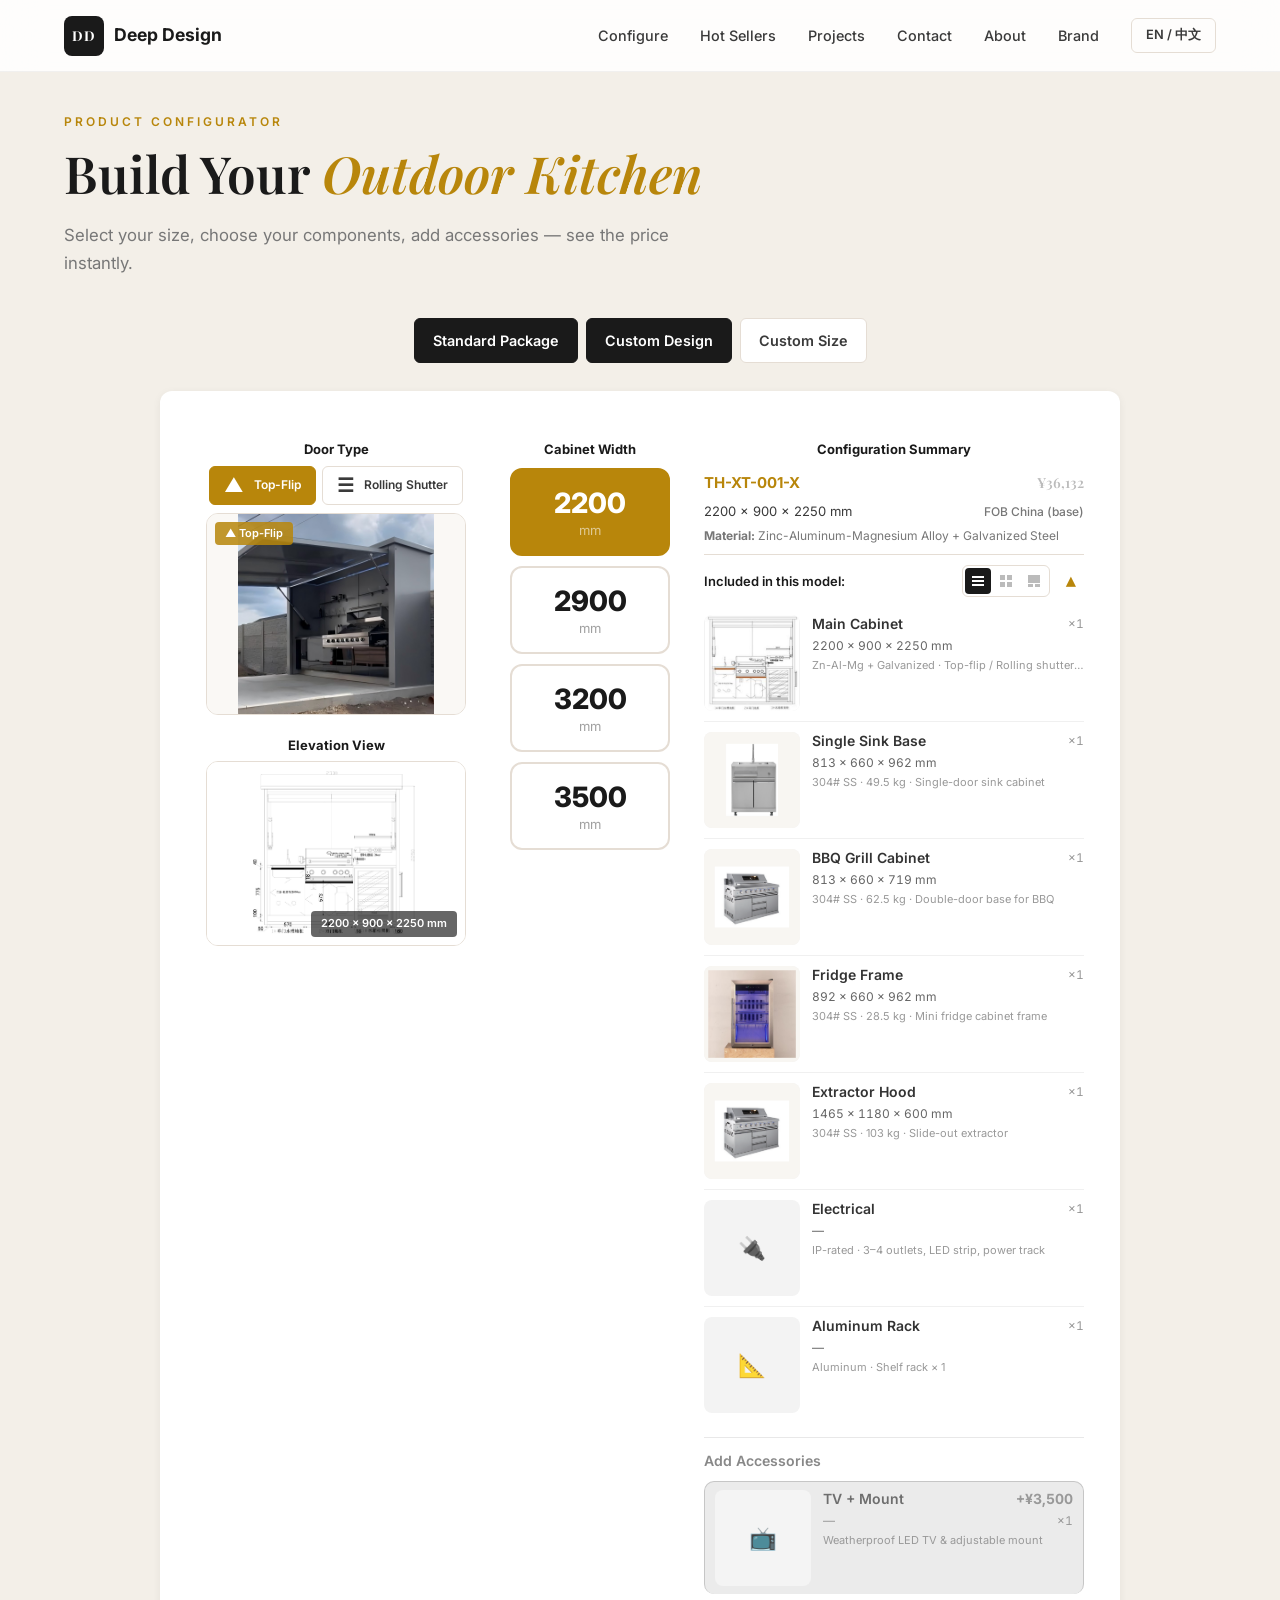
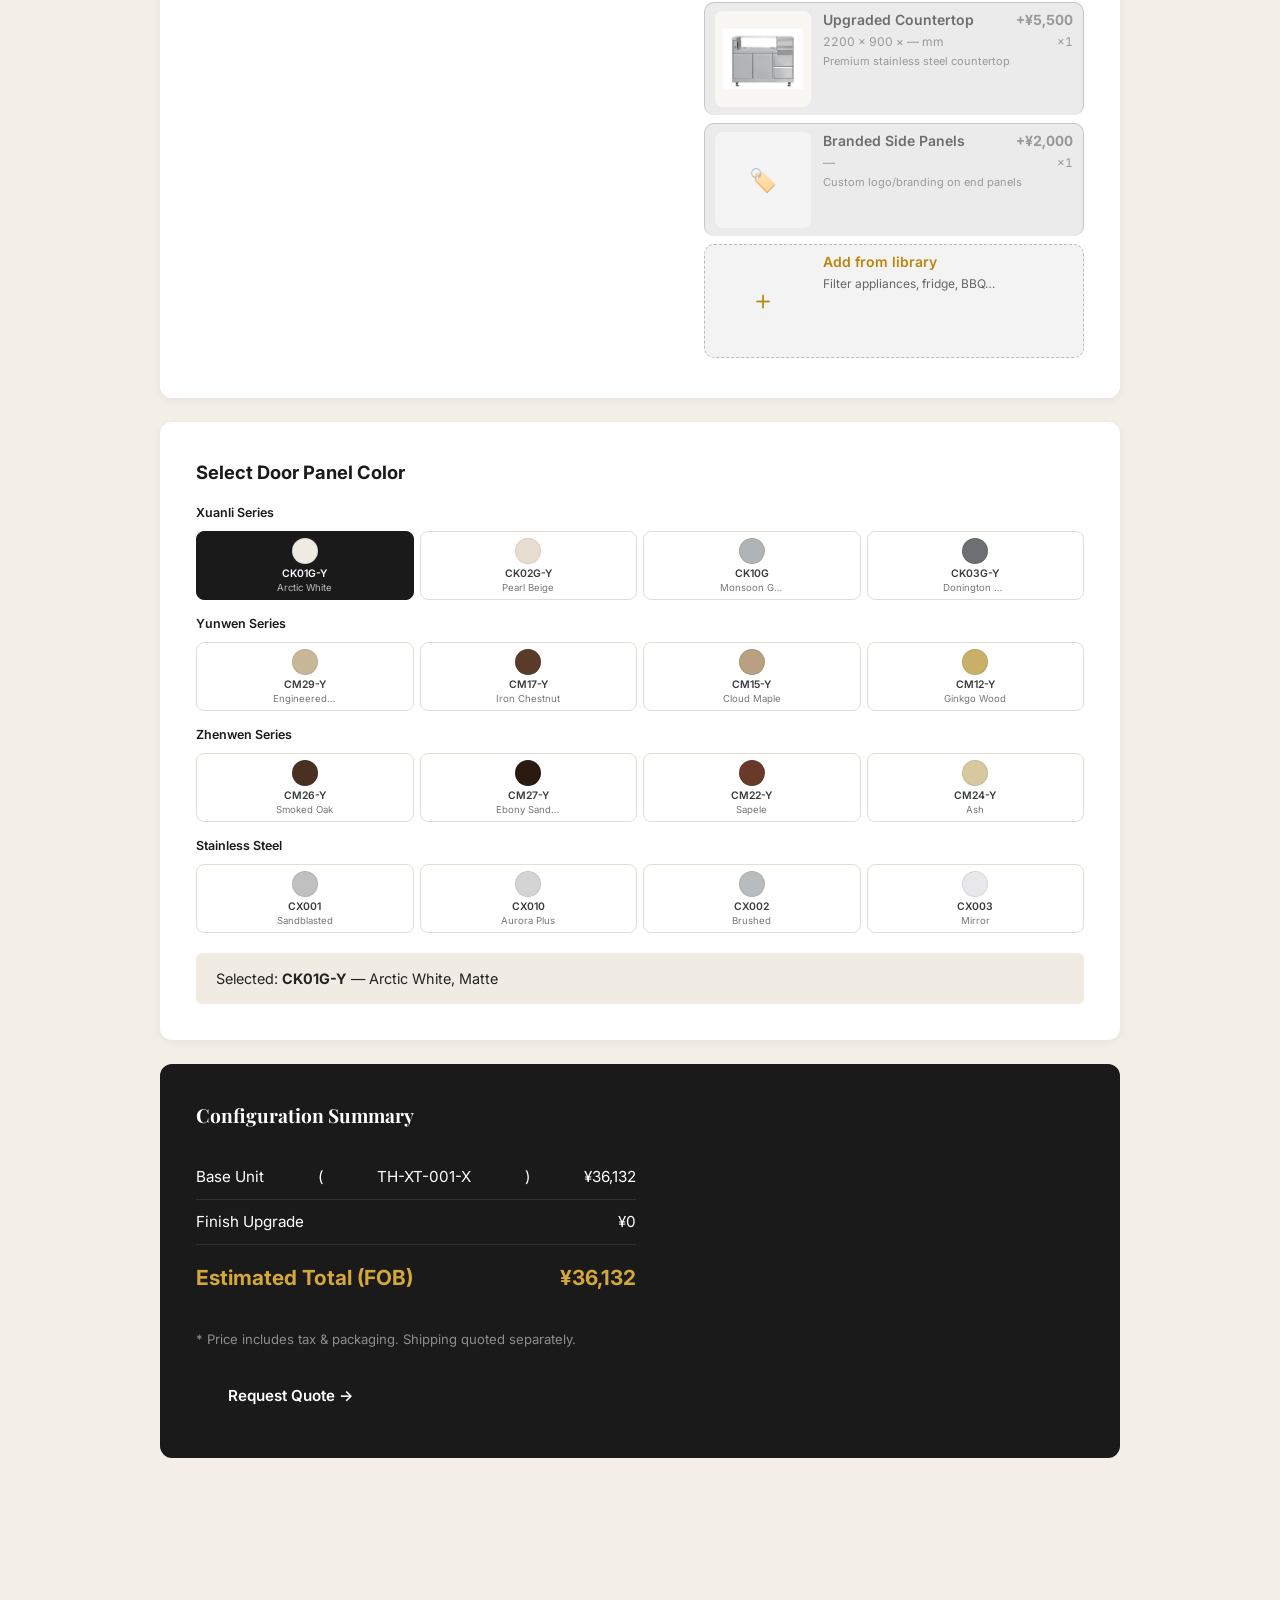
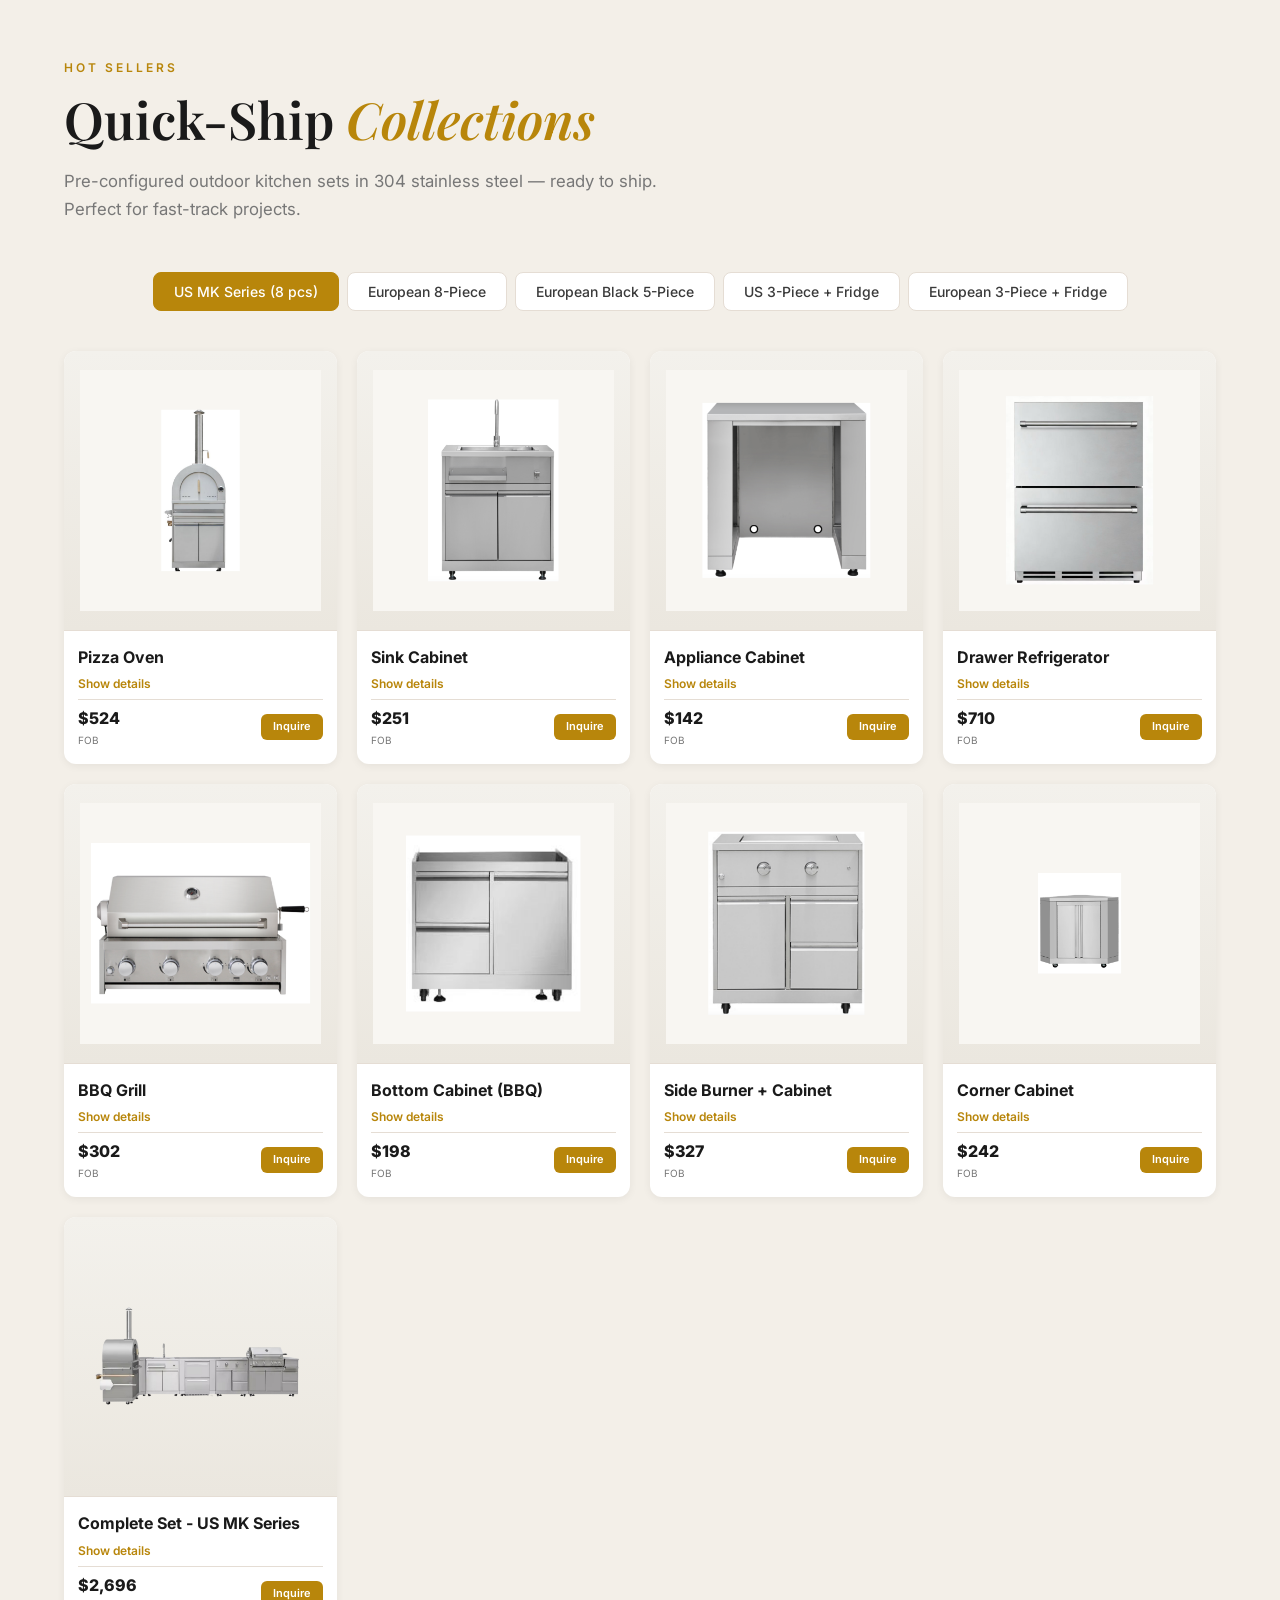
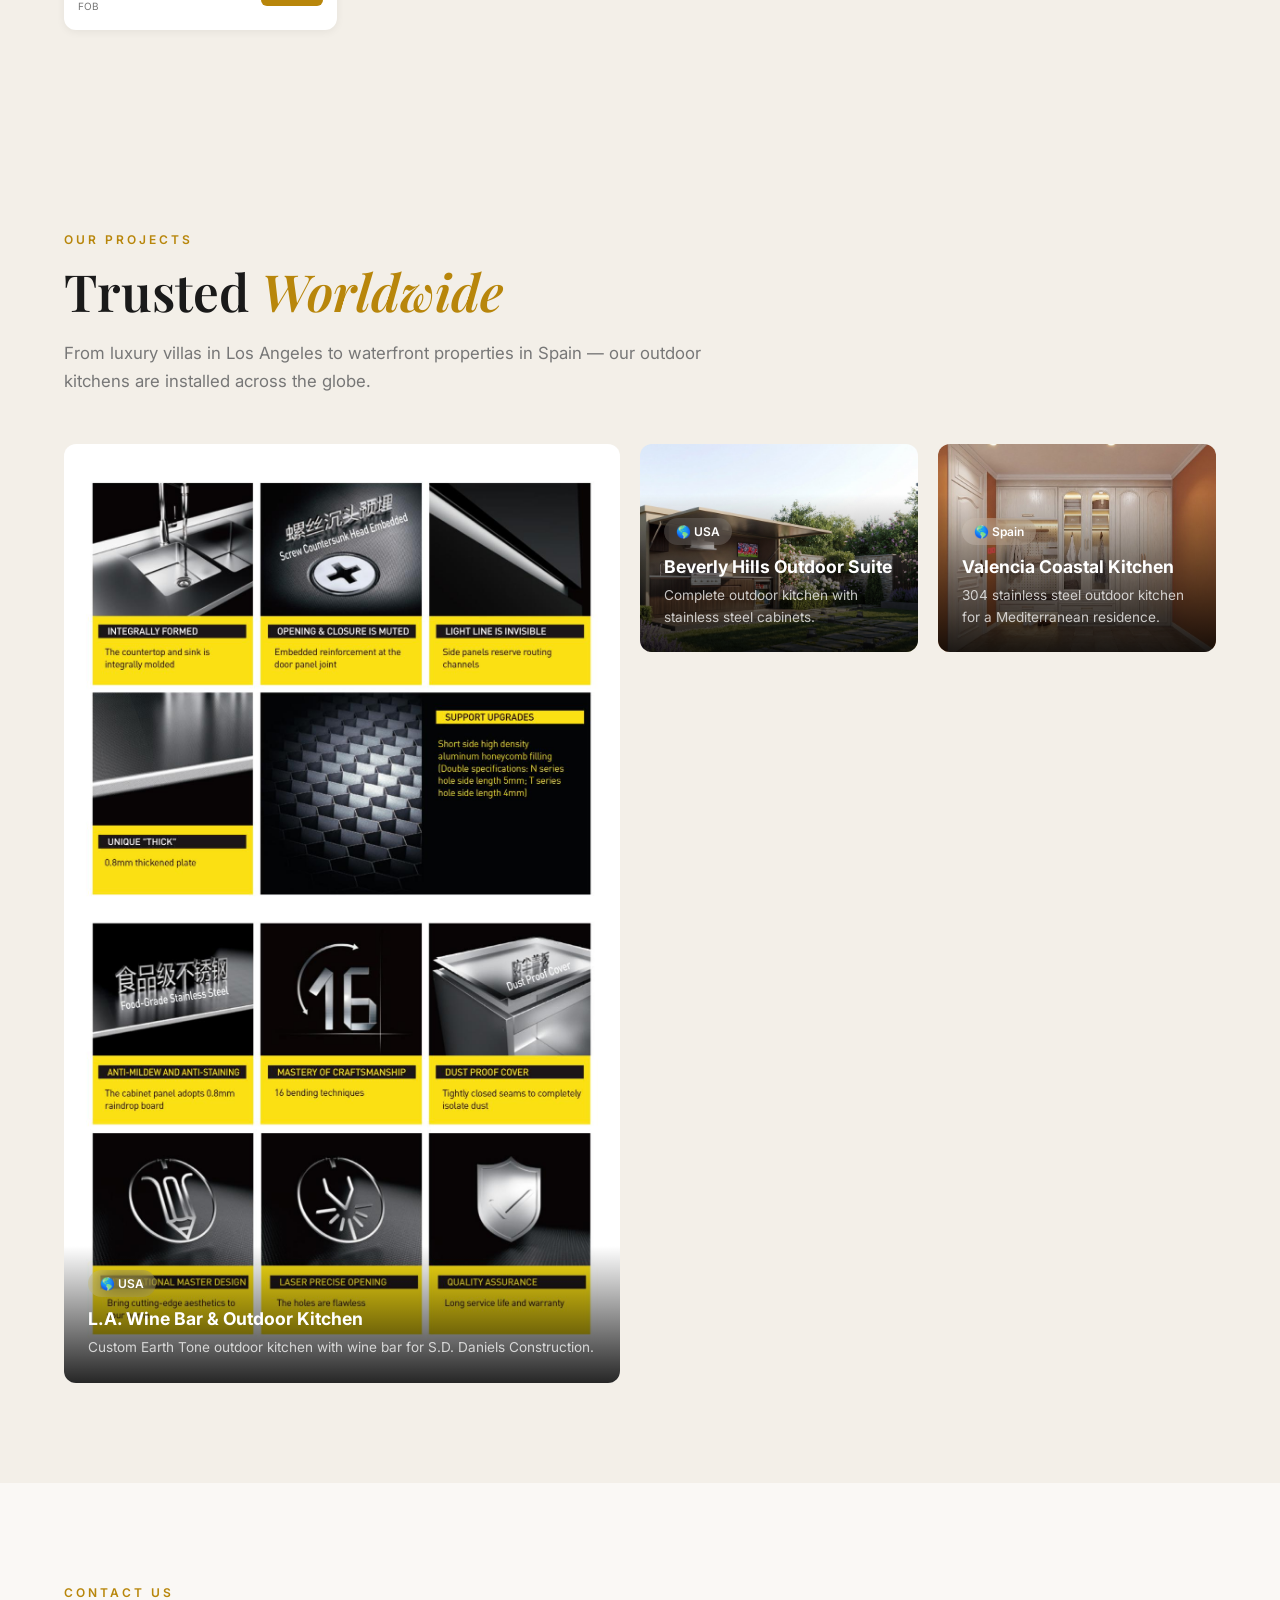
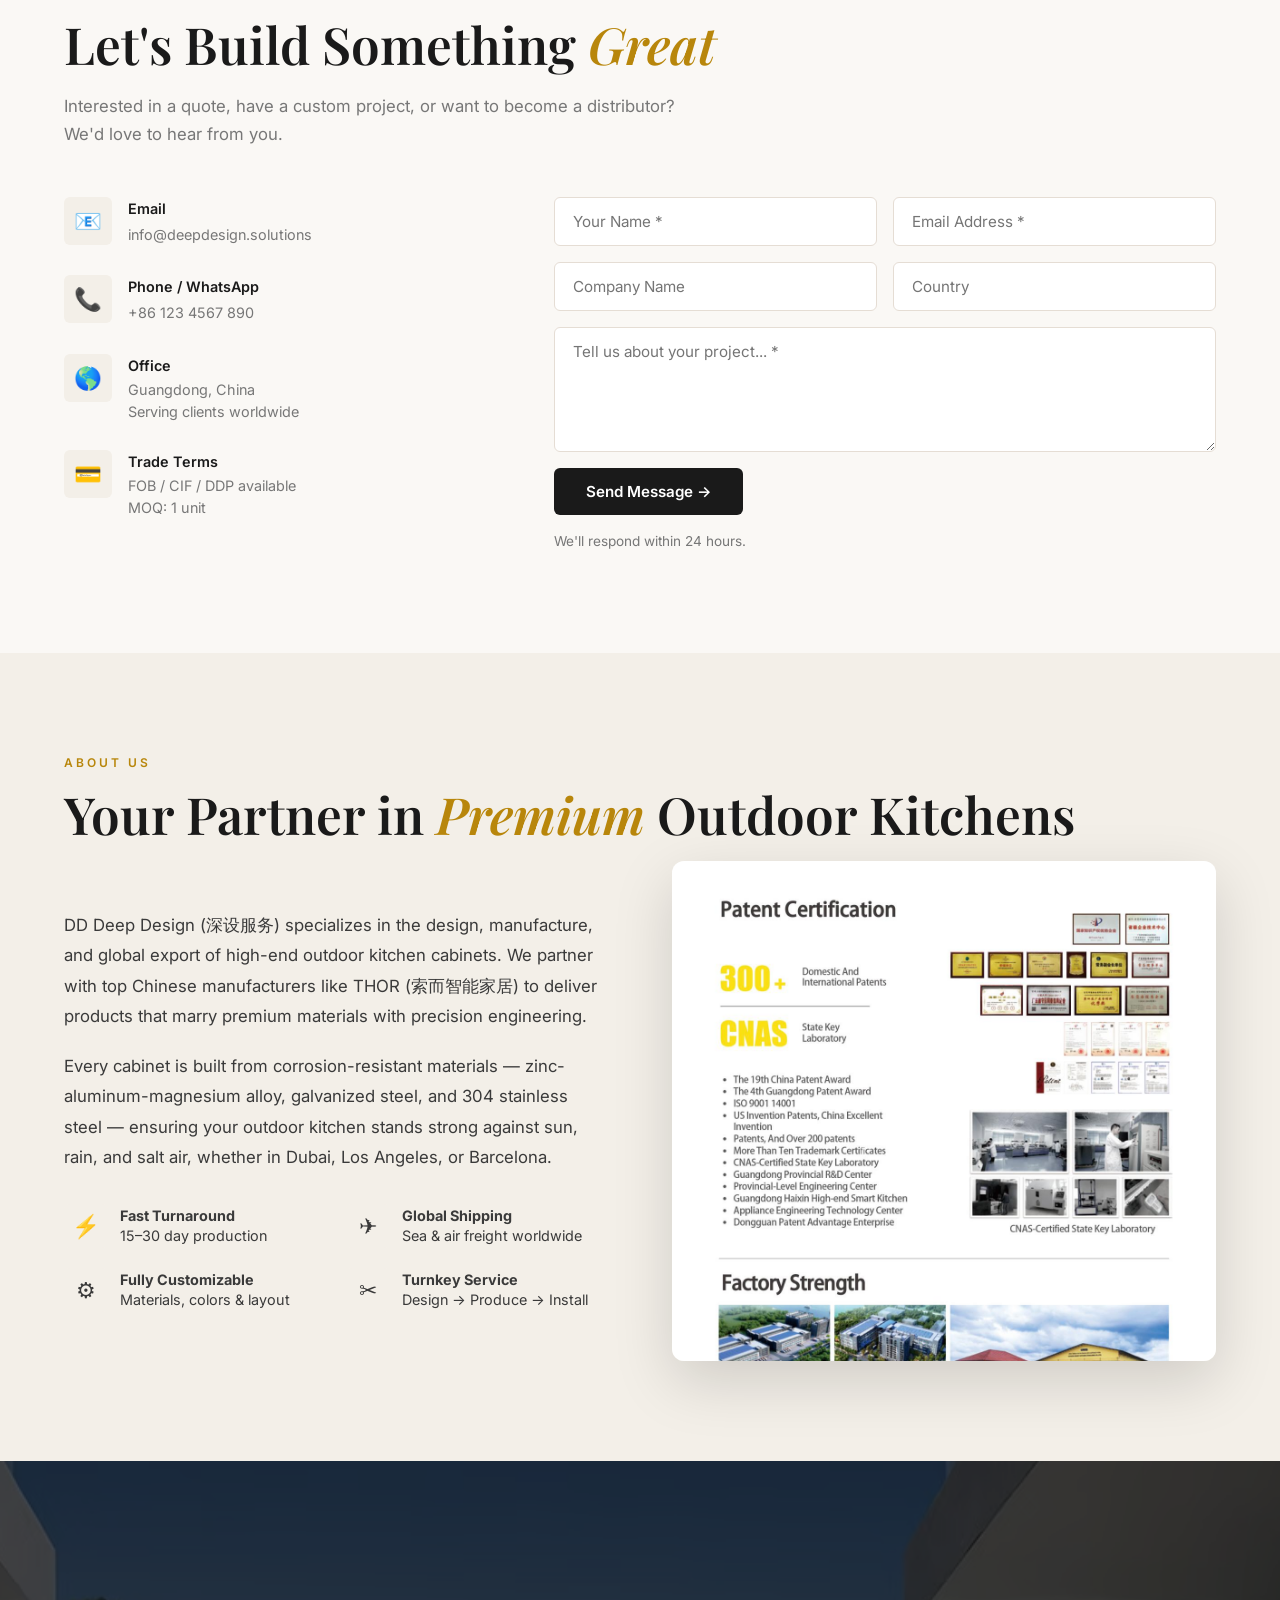
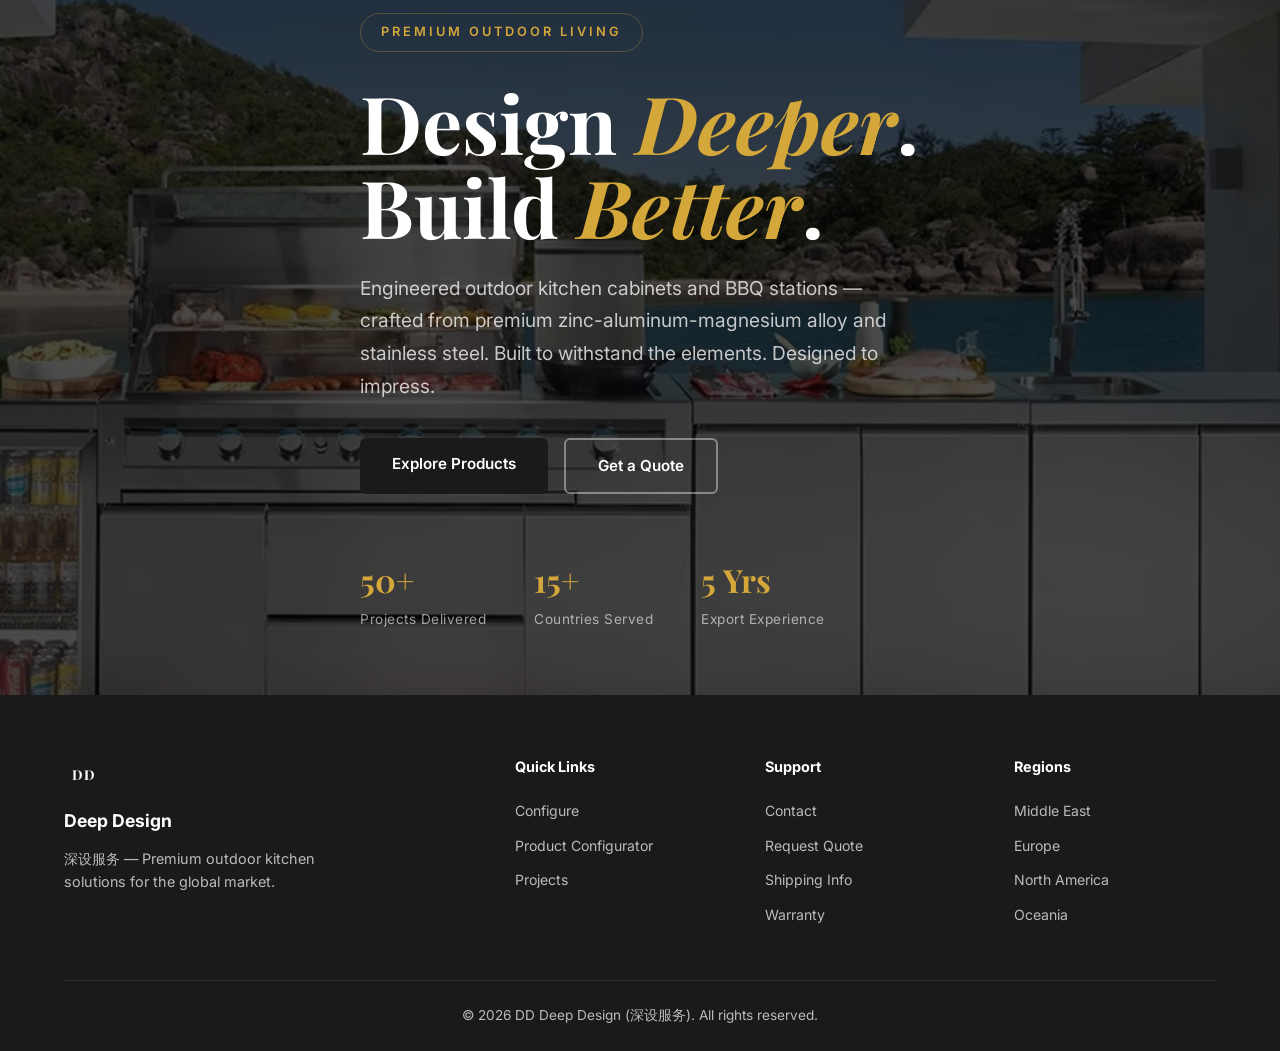
==== commit 0ca8132b: "feat: H5 配置器紧凑布局、配件并入标配与大图模式 收紧移动端配置体验：标准配置清单/双列/大图切换，配件并入 Included 并支持选中态与产品库柜体适配提醒；门板四系列色选与已选底色跟随。" ====
--- a/index.html
+++ b/index.html
@@ -1,28 +1,1031 @@
 <!DOCTYPE html>
-<html lang="zh-CN">
+<html lang="en">
 <head>
-    <meta charset="UTF-8" />
-    <meta name="viewport" content="width=device-width, initial-scale=1.0" />
-    <title>deep design · 方案中心</title>
-    <meta name="description" content="deep design 全链路设计 · 方案中心原型" />
-    <link rel="canonical" href="DD-design/1.html" />
-    <meta http-equiv="refresh" content="0; url=DD-design/1.html" />
-    <script>location.replace('DD-design/1.html');</script>
-    <style>
-        body {
-            margin: 0;
-            min-height: 100vh;
-            display: flex;
-            align-items: center;
-            justify-content: center;
-            font-family: system-ui, -apple-system, "Segoe UI", sans-serif;
-            background: #F9FAFB;
-            color: #374151;
-        }
-        a { color: #4F46E5; }
-    </style>
+    <meta charset="UTF-8">
+    <meta name="viewport" content="width=device-width, initial-scale=1.0">
+    <meta name="description" content="DD Deep Design - Premium outdoor kitchen cabinets, BBQ stations, and modular outdoor living solutions for global markets.">
+    <title>DD Deep Design | Premium Outdoor Kitchen Solutions</title>
+    <link rel="icon" type="image/svg+xml" href="favicon.svg">
+    <link rel="preconnect" href="https://fonts.googleapis.com">
+    <link rel="preconnect" href="https://fonts.gstatic.com" crossorigin>
+    <link href="https://fonts.googleapis.com/css2?family=Inter:wght@300;400;500;600;700;800&family=Playfair+Display:wght@500;600;700&display=swap" rel="stylesheet">
+    <link rel="stylesheet" href="assets/css/style.css?t=20260722accmerge">
 </head>
 <body>
-    <p>正在打开 <a href="DD-design/1.html">deep design 方案中心</a>…</p>
+    <!-- Navigation -->
+    <nav class="navbar" id="navbar">
+        <div class="container nav-container">
+            <a href="#products" class="logo">
+                <span class="logo-icon">DD</span>
+                <span class="logo-text">Deep Design</span>
+            </a>
+            <div class="nav-toggle" id="navToggle">
+                <span></span><span></span><span></span>
+            </div>
+            <ul class="nav-links" id="navLinks">
+                <li><a href="#products" class="nav-link" data-i18n="nav.configure">Configure</a></li>
+                <li><a href="#hot-products" class="nav-link" data-i18n="nav.hot">Hot Sellers</a></li>
+                <li><a href="#cases" class="nav-link" data-i18n="nav.projects">Projects</a></li>
+                <li><a href="#contact" class="nav-link" data-i18n="nav.contact">Contact</a></li>
+                <li><a href="#about" class="nav-link" data-i18n="nav.about">About</a></li>
+                <li><a href="#hero" class="nav-link" data-i18n="nav.brand">Brand</a></li>
+                <li><button class="lang-toggle" id="langToggle" data-lang="en" title="Switch to Chinese">EN / 中文</button></li>
+            </ul>
+        </div>
+    </nav>
+
+    <!-- Products + Configurator -->
+    <section class="section products" id="products">
+        <div class="container">
+            <div class="section-label" data-i18n="config.label">Product Configurator</div>
+            <h2 class="section-title" data-i18n="config.title">Build Your <em>Outdoor Kitchen</em></h2>
+            <p class="section-desc" data-i18n="config.desc">Select your size, choose your components, add accessories &mdash; see the price instantly.</p>
+
+            <div class="config-mode-tabs" id="configModeTabs" role="tablist">
+                <button type="button" class="config-mode-tab active" data-mode="standard" data-i18n="config.modeStandard">标准套餐</button>
+                <a class="config-mode-tab config-mode-link" href="configure.html" data-i18n="config.openCustom">个性定制</a>
+                <button type="button" class="config-mode-tab" data-mode="customSize" data-i18n="config.modeCustomSize">定制尺寸</button>
+            </div>
+
+            <div class="configurator">
+
+                <!-- Size + Door (no step chrome — under 标准套餐) -->
+                <div class="config-step" id="standardSizeStep">
+                    <div class="custom-size-panel hidden" id="customSizePanel">
+                        <div class="block-label" data-i18n="config.customSizeLabel">自定义外框宽度</div>
+                        <div class="custom-size-row">
+                            <input type="number" id="customWidthInput" class="form-input custom-width-input" min="1800" max="4500" step="50" value="3000" inputmode="numeric" />
+                            <span class="custom-size-unit">mm</span>
+                            <button type="button" class="btn btn-primary" id="applyCustomWidth" data-i18n="config.applySize">应用</button>
+                        </div>
+                        <p class="custom-size-hint" data-i18n="config.customSizeHint">深度 900mm × 高度 2250mm 固定；宽度可按项目定制（参考报价）。</p>
+                    </div>
+
+                    <!-- Step 1: Three-column layout -->
+                    <div class="step1-grid" id="standardSizeGrid">
+                        <!-- Column 1: Door type + Elevation images (centered) -->
+                        <div class="step1-col step1-images">
+                            <!-- Top: Door type image -->
+                            <div class="doortype-block">
+                                <div class="block-label" data-i18n="config.doorType">Door Type</div>
+                                <div class="btn-group" id="doorTypeGroup">
+                                    <button class="config-btn active" data-value="xt" data-model="TH-XT">
+                                        <span class="cb-icon">&#9650;</span>
+                                        <span data-i18n="config.topFlip">Top-Flip</span>
+                                    </button>
+                                    <button class="config-btn" data-value="wm" data-model="TH-WM">
+                                        <span class="cb-icon">&#9776;</span>
+                                        <span data-i18n="config.rolling">Rolling Shutter</span>
+                                    </button>
+                                </div>
+                                <div class="doortype-preview">
+                                    <img src="assets/images/products/suoer/door-topflip.png" alt="Door type" id="doorTypeImg" class="door-img">
+                                    <div class="door-badge" id="doorBadge">&#9650; <span data-i18n="config.topFlip">Top-Flip</span></div>
+                                </div>
+                            </div>
+                            <!-- Bottom: Elevation image -->
+                            <div class="elevation-block">
+                                <div class="block-label" data-i18n="config.elevation">Elevation View</div>
+                                <div class="elevation-preview">
+                                    <img src="assets/images/products/suoer/2200.png" alt="Elevation" id="elevationImg" class="elevation-img">
+                                    <div class="elevation-size">
+                                        <span class="elev-dimension"><span id="elevWidth">2200</span> &times; 900 &times; 2250 mm</span>
+                                    </div>
+                                </div>
+                            </div>
+                        </div>
+
+                        <!-- Column 2: Size selection -->
+                        <div class="step1-col step1-sizes">
+                            <div class="block-label" data-i18n="config.width">Select Width</div>
+                            <div class="size-picker" id="sizeGroup">
+                                <button class="size-btn active" data-width="2200" data-suffix="-X">
+                                    <span class="size-val">2200</span>
+                                    <span class="size-unit">mm</span>
+                                </button>
+                                <button class="size-btn" data-width="2900" data-suffix="">
+                                    <span class="size-val">2900</span>
+                                    <span class="size-unit">mm</span>
+                                </button>
+                                <button class="size-btn" data-width="3200" data-suffix="">
+                                    <span class="size-val">3200</span>
+                                    <span class="size-unit">mm</span>
+                                </button>
+                                <button class="size-btn" data-width="3500" data-suffix="">
+                                    <span class="size-val">3500</span>
+                                    <span class="size-unit">mm</span>
+                                </button>
+                            </div>
+                        </div>
+
+                        <!-- Column 3: Details -->
+                        <div class="step1-col step1-details">
+                            <div class="block-label" data-i18n="config.summary">Configuration Details</div>
+                            <div class="detail-card" id="detailCard">
+                                <div class="detail-row">
+                                    <span class="detail-model" id="previewModel">TH-XT-001-X</span>
+                                    <span class="detail-price" id="previewPrice">
+                                        <span class="price-value">&yen;36,132</span>
+                                    </span>
+                                </div>
+                                <div class="detail-row">
+                                    <span class="detail-dims">
+                                        <span id="previewWidth">2200</span> &times; 900 &times; 2250 mm
+                                    </span>
+                                    <span class="price-note" data-i18n="config.fob">FOB China</span>
+                                </div>
+                                <div class="detail-row detail-row-mat">
+                                    <span class="detail-material">
+                                        <strong data-i18n="config.material">Material:</strong>
+                                        <span data-i18n="config.matVal">Zinc-Aluminum-Magnesium Alloy + Galvanized Steel</span>
+                                    </span>
+                                </div>
+                                <div class="detail-divider"></div>
+                                <div class="detail-specs is-expanded" id="detailSpecs">
+                                    <div class="detail-specs-hd">
+                                        <div class="detail-specs-title" data-i18n="config.included">本型号标准配置：</div>
+                                        <div class="detail-specs-actions">
+                                            <div class="std-layout-switch" role="group" aria-label="Layout">
+                                                <button type="button" class="std-layout-btn is-active" data-layout="list" aria-label="List" title="清单">
+                                                    <span class="std-layout-icon std-layout-icon-list" aria-hidden="true"></span>
+                                                </button>
+                                                <button type="button" class="std-layout-btn" data-layout="grid" aria-label="Grid" title="双列">
+                                                    <span class="std-layout-icon std-layout-icon-grid" aria-hidden="true"></span>
+                                                </button>
+                                                <button type="button" class="std-layout-btn" data-layout="large" aria-label="Large" title="大图">
+                                                    <span class="std-layout-icon std-layout-icon-large" aria-hidden="true"></span>
+                                                </button>
+                                            </div>
+                                            <button type="button" class="std-list-toggle" id="stdListToggle" aria-label="Collapse" title="Collapse" aria-expanded="true">▴</button>
+                                        </div>
+                                    </div>
+                                    <div class="detail-specs-body" id="detailSpecsBody">
+                                        <div class="std-config-list" id="previewSpecsList" aria-live="polite"></div>
+                                        <div class="acc-section-label" data-i18n="config.step3.title">Add Accessories</div>
+                                        <div class="std-config-list accessories-list" id="accessoriesGrid" aria-live="polite"></div>
+                                    </div>
+                                </div>
+                            </div>
+                        </div>
+                    </div>
+                </div>
+
+                <!-- Door panel colors: 4 series × 4 swatches -->
+                <div class="config-step" id="finishStep">
+                    <div class="step-header step-header-plain">
+                        <h3 data-i18n="config.step4.title">Select Door Panel Color</h3>
+                    </div>
+
+                    <div class="door-series-list" id="doorSeriesList">
+                        <div class="door-series-block" data-series="xuanli">
+                            <div class="door-series-label" data-i18n="config.xuanli">Xuanli Series</div>
+                            <div class="color-grid">
+                                <button class="color-swatch color-active" data-code="CK01G-Y" data-premium="0" title="Arctic White, Matte"><span class="sw-preview" style="background:#f0ece4"></span>CK01G-Y<br><small>Arctic White</small></button>
+                                <button class="color-swatch" data-code="CK02G-Y" data-premium="0" title="Pearl Beige, Matte"><span class="sw-preview" style="background:#e8ddd0"></span>CK02G-Y<br><small>Pearl Beige</small></button>
+                                <button class="color-swatch" data-code="CK10G" data-premium="0" title="Monsoon Grey, Matte"><span class="sw-preview" style="background:#b0b4b8"></span>CK10G<br><small>Monsoon Grey</small></button>
+                                <button class="color-swatch" data-code="CK03G-Y" data-premium="0" title="Donington Grey, Matte"><span class="sw-preview" style="background:#6d6f72"></span>CK03G-Y<br><small>Donington Grey</small></button>
+                            </div>
+                        </div>
+                        <div class="door-series-block" data-series="yunwen">
+                            <div class="door-series-label" data-i18n="config.yunwen">Yunwen Series</div>
+                            <div class="color-grid">
+                                <button class="color-swatch" data-code="CM29-Y" data-premium="2000" title="Engineered Wood"><span class="sw-preview" style="background:#c8b898"></span>CM29-Y<br><small>Engineered Wood</small></button>
+                                <button class="color-swatch" data-code="CM17-Y" data-premium="2000" title="Iron Chestnut Wood"><span class="sw-preview" style="background:#5a3a28"></span>CM17-Y<br><small>Iron Chestnut</small></button>
+                                <button class="color-swatch" data-code="CM15-Y" data-premium="2000" title="Cloud Maple"><span class="sw-preview" style="background:#b8a080"></span>CM15-Y<br><small>Cloud Maple</small></button>
+                                <button class="color-swatch" data-code="CM12-Y" data-premium="2000" title="Ginkgo Wood"><span class="sw-preview" style="background:#c8b068"></span>CM12-Y<br><small>Ginkgo Wood</small></button>
+                            </div>
+                        </div>
+                        <div class="door-series-block" data-series="zhenwen">
+                            <div class="door-series-label" data-i18n="config.zhenwen">Zhenwen Series</div>
+                            <div class="color-grid">
+                                <button class="color-swatch" data-code="CM26-Y" data-premium="3500" title="Smoked Oak"><span class="sw-preview" style="background:#4a3020"></span>CM26-Y<br><small>Smoked Oak</small></button>
+                                <button class="color-swatch" data-code="CM27-Y" data-premium="3500" title="Ebony Sandalwood"><span class="sw-preview" style="background:#2a1a10"></span>CM27-Y<br><small>Ebony Sandalwood</small></button>
+                                <button class="color-swatch" data-code="CM22-Y" data-premium="3500" title="Sapele"><span class="sw-preview" style="background:#6a3a28"></span>CM22-Y<br><small>Sapele</small></button>
+                                <button class="color-swatch" data-code="CM24-Y" data-premium="3500" title="Ash"><span class="sw-preview" style="background:#d8c8a0"></span>CM24-Y<br><small>Ash</small></button>
+                            </div>
+                        </div>
+                        <div class="door-series-block" data-series="stainless">
+                            <div class="door-series-label" data-i18n="config.ss">Stainless Steel</div>
+                            <div class="color-grid">
+                                <button class="color-swatch" data-code="CX001" data-premium="5000" title="Sandblasted SS"><span class="sw-preview" style="background:#c0c0c0"></span>CX001<br><small>Sandblasted</small></button>
+                                <button class="color-swatch" data-code="CX010" data-premium="6000" title="Aurora Plus"><span class="sw-preview" style="background:#d4d4d4"></span>CX010<br><small>Aurora Plus</small></button>
+                                <button class="color-swatch" data-code="CX002" data-premium="5500" title="Brushed SS"><span class="sw-preview" style="background:#b8bcbf"></span>CX002<br><small>Brushed</small></button>
+                                <button class="color-swatch" data-code="CX003" data-premium="5800" title="Mirror SS"><span class="sw-preview" style="background:#e8e8ea"></span>CX003<br><small>Mirror</small></button>
+                            </div>
+                        </div>
+                    </div>
+
+                    <div class="color-selected-info" id="colorSelectedInfo">
+                        <span data-i18n="config.selected">Selected: </span>
+                        <strong id="selectedColorCode">CK01G-Y</strong>
+                        <span id="selectedColorName">— Arctic White, Matte</span>
+                    </div>
+                </div>
+
+                <!-- Final: Total Price -->
+                <div class="config-total" id="configTotal">
+                    <div class="total-summary">
+                        <h3 data-i18n="config.total.title">Configuration Summary</h3>
+                        <div class="total-breakdown">
+                            <div class="total-row">
+                                <span data-i18n="config.total.base">Base Unit</span> (<span id="totalModel">TH-XT-001-X</span>)
+                                <span id="totalBasePrice">&yen;36,132</span>
+                            </div>
+                            <div class="total-row total-accessories" id="totalAccessoriesRow">
+                                <span data-i18n="config.total.acc">Accessories</span>
+                                <span id="totalAccessoriesPrice">&yen;0</span>
+                            </div>
+                            <div class="total-row">
+                                <span data-i18n="config.total.finish">Finish Upgrade</span>
+                                <span id="totalFinishPrice">&yen;0</span>
+                            </div>
+                            <div class="total-row total-final">
+                                <span data-i18n="config.total.total">Estimated Total (FOB)</span>
+                                <span id="totalFinalPrice">&yen;36,132</span>
+                            </div>
+                        </div>
+                        <p class="total-note" data-i18n="config.total.note">* Price includes tax &amp; packaging. Shipping quoted separately.</p>
+                        <a href="#contact" class="btn btn-primary" onclick="document.getElementById('configSummary').value=buildSummaryString()" data-i18n="config.total.cta">Request Quote &#10140;</a>
+                    </div>
+                </div>
+
+                <!-- Hidden field for form -->
+                <input type="hidden" id="configSummary" name="configuration" value="">
+
+            </div>
+        </div>
+    </section>
+
+    <!-- Hot-Selling Products -->
+    <section class="section hot-products" id="hot-products">
+        <div class="container">
+            <div class="section-label" data-i18n="hot.label">Hot Sellers</div>
+            <h2 class="section-title" data-i18n="hot.title">Quick-Ship <em>Collections</em></h2>
+            <p class="section-desc" data-i18n="hot.desc">Pre-configured outdoor kitchen sets in 304 stainless steel — ready to ship. Perfect for fast-track projects.</p>
+
+            <div class="hot-tabs" id="hotTabs">
+                <button class="hot-tab active" data-set="us-mk" data-i18n="hot.tab1">US MK Series (8 pcs)</button>
+                <button class="hot-tab" data-set="eu-8pcs" data-i18n="hot.tab2">European 8-Piece</button>
+                <button class="hot-tab" data-set="eu-black" data-i18n="hot.tab3">European Black 5-Piece</button>
+                <button class="hot-tab" data-set="us-3pcs" data-i18n="hot.tab4">US 3-Piece + Fridge</button>
+                <button class="hot-tab" data-set="eu-3pcs" data-i18n="hot.tab5">European 3-Piece + Fridge</button>
+            </div>
+
+            <!-- US MK Series 8 pcs -->
+            <div class="hot-grid active" id="set-us-mk">
+                <div class="hot-card">
+                    <img class="hot-card-img" src="assets/images/products/hot-selling/display/sku-MK07SS304.png" alt="MK07SS304 Pizza Oven" loading="lazy"/>
+                    <div class="hot-card-body">
+                        <div class="hot-card-model">MK07SS304</div>
+                        <div class="hot-card-title" data-i18n="hot.mk.pizza">Pizza Oven</div>
+                        <ul class="hot-card-specs">
+                            <li>304# Stainless Steel</li>
+                            <li>702.4 &times; 661.8 &times; 2068.9 mm</li>
+                            <li>76.5 kg</li>
+                        </ul>
+                        <div class="hot-card-footer">
+                            <div class="hot-card-price">$524 <small>FOB</small></div>
+                            <a href="#contact" class="hot-card-btn" data-i18n="hot.cta">Inquire</a>
+                        </div>
+                    </div>
+                </div>
+                <div class="hot-card">
+                    <img class="hot-card-img" src="assets/images/products/hot-selling/display/sku-MK01SS304.png" alt="MK01SS304 Sink Cabinet" loading="lazy"/>
+                    <div class="hot-card-body">
+                        <div class="hot-card-model">MK01SS304</div>
+                        <div class="hot-card-title" data-i18n="hot.mk.sink">Sink Cabinet</div>
+                        <ul class="hot-card-specs">
+                            <li>304# Stainless Steel</li>
+                            <li>813 &times; 660.4 &times; 962.1 mm</li>
+                            <li>49.5 kg</li>
+                        </ul>
+                        <div class="hot-card-footer">
+                            <div class="hot-card-price">$251 <small>FOB</small></div>
+                            <a href="#contact" class="hot-card-btn" data-i18n="hot.cta">Inquire</a>
+                        </div>
+                    </div>
+                </div>
+                <div class="hot-card">
+                    <img class="hot-card-img" src="assets/images/products/hot-selling/display/sku-MK02SS304-W.png" alt="MK02SS304-W Appliance Cabinet" loading="lazy"/>
+                    <div class="hot-card-body">
+                        <div class="hot-card-model">MK02SS304-W</div>
+                        <div class="hot-card-title" data-i18n="hot.mk.appliance">Appliance Cabinet</div>
+                        <ul class="hot-card-specs">
+                            <li>304# Stainless Steel</li>
+                            <li>892.4 &times; 660.4 &times; 962.1 mm</li>
+                            <li>28.5 kg</li>
+                        </ul>
+                        <div class="hot-card-footer">
+                            <div class="hot-card-price">$142 <small>FOB</small></div>
+                            <a href="#contact" class="hot-card-btn" data-i18n="hot.cta">Inquire</a>
+                        </div>
+                    </div>
+                </div>
+                <div class="hot-card">
+                    <img class="hot-card-img" src="assets/images/products/hot-selling/display/sku-BC-152.png" alt="BC-152 Drawer Refrigerator" loading="lazy"/>
+                    <div class="hot-card-body">
+                        <div class="hot-card-model">BC-152</div>
+                        <div class="hot-card-title" data-i18n="hot.mk.fridge">Drawer Refrigerator</div>
+                        <ul class="hot-card-specs">
+                            <li>304# Stainless Steel</li>
+                            <li>595 &times; 598 &times; 870 mm</li>
+                            <li>65 kg</li>
+                        </ul>
+                        <div class="hot-card-footer">
+                            <div class="hot-card-price">$710 <small>FOB</small></div>
+                            <a href="#contact" class="hot-card-btn" data-i18n="hot.cta">Inquire</a>
+                        </div>
+                    </div>
+                </div>
+                <div class="hot-card">
+                    <img class="hot-card-img" src="assets/images/products/hot-selling/display/sku-MK04SS304-W.png" alt="MK04SS304-W BBQ Grill" loading="lazy"/>
+                    <div class="hot-card-body">
+                        <div class="hot-card-model">MK04SS304-W</div>
+                        <div class="hot-card-title" data-i18n="hot.mk.bbq">BBQ Grill</div>
+                        <ul class="hot-card-specs">
+                            <li>304# Stainless Steel</li>
+                            <li>812.8 &times; 591 &times; 504 mm</li>
+                            <li>42 kg</li>
+                        </ul>
+                        <div class="hot-card-footer">
+                            <div class="hot-card-price">$302 <small>FOB</small></div>
+                            <a href="#contact" class="hot-card-btn" data-i18n="hot.cta">Inquire</a>
+                        </div>
+                    </div>
+                </div>
+                <div class="hot-card">
+                    <img class="hot-card-img" src="assets/images/products/hot-selling/display/sku-MK03SS304-W.png" alt="MK03SS304-W Bottom Cabinet" loading="lazy"/>
+                    <div class="hot-card-body">
+                        <div class="hot-card-model">MK03SS304-W</div>
+                        <div class="hot-card-title" data-i18n="hot.mk.bottom">Bottom Cabinet (BBQ)</div>
+                        <ul class="hot-card-specs">
+                            <li>304# Stainless Steel</li>
+                            <li>812.8 &times; 660.4 &times; 718.8 mm</li>
+                            <li>62.5 kg</li>
+                        </ul>
+                        <div class="hot-card-footer">
+                            <div class="hot-card-price">$198 <small>FOB</small></div>
+                            <a href="#contact" class="hot-card-btn" data-i18n="hot.cta">Inquire</a>
+                        </div>
+                    </div>
+                </div>
+                <div class="hot-card">
+                    <img class="hot-card-img" src="assets/images/products/hot-selling/display/sku-MK05SS304.png" alt="MK05SS304 Side Burner" loading="lazy"/>
+                    <div class="hot-card-body">
+                        <div class="hot-card-model">MK05SS304</div>
+                        <div class="hot-card-title" data-i18n="hot.mk.burner">Side Burner + Cabinet</div>
+                        <ul class="hot-card-specs">
+                            <li>304# Stainless Steel</li>
+                            <li>813 &times; 660.4 &times; 962.3 mm</li>
+                            <li>58.5 kg</li>
+                        </ul>
+                        <div class="hot-card-footer">
+                            <div class="hot-card-price">$327 <small>FOB</small></div>
+                            <a href="#contact" class="hot-card-btn" data-i18n="hot.cta">Inquire</a>
+                        </div>
+                    </div>
+                </div>
+                <div class="hot-card">
+                    <img class="hot-card-img" src="assets/images/products/hot-selling/display/sku-MK06SS304.png" alt="MK06SS304 Corner Cabinet" loading="lazy"/>
+                    <div class="hot-card-body">
+                        <div class="hot-card-model">MK06SS304</div>
+                        <div class="hot-card-title" data-i18n="hot.mk.corner">Corner Cabinet</div>
+                        <ul class="hot-card-specs">
+                            <li>304# Stainless Steel</li>
+                            <li>776.9 &times; 776.9 &times; 962.3 mm</li>
+                            <li>36 kg</li>
+                        </ul>
+                        <div class="hot-card-footer">
+                            <div class="hot-card-price">$242 <small>FOB</small></div>
+                            <a href="#contact" class="hot-card-btn" data-i18n="hot.cta">Inquire</a>
+                        </div>
+                    </div>
+                </div>
+                <div class="hot-card">
+                    <img class="hot-card-img" src="assets/images/products/hot-selling/us-mk-series-remark.png" alt="Complete Set" loading="lazy"/>
+                    <div class="hot-card-body">
+                        <div class="hot-card-model">Complete Set</div>
+                        <div class="hot-card-title">Complete Set - US MK Series</div>
+                        <ul class="hot-card-specs">
+                            <li>All-in-one package</li>
+                            <li>304 Stainless Steel</li>
+                            <li>Ready to ship</li>
+                        </ul>
+                        <div class="hot-card-footer">
+                            <div class="hot-card-price">$2,696 <small>FOB</small></div>
+                            <a href="#contact" class="hot-card-btn" data-i18n="hot.cta">Inquire</a>
+                        </div>
+                    </div>
+                </div>
+            </div>
+            <div class="hot-grid" id="set-eu-8pcs">
+                <div class="hot-card">
+                    <img class="hot-card-img" src="assets/images/products/hot-selling/display/sku-MK07SS304.png" alt="MK07SS304 Pizza Oven" loading="lazy"/>
+                    <div class="hot-card-body">
+                        <div class="hot-card-model">MK07SS304</div>
+                        <div class="hot-card-title" data-i18n="hot.mk.pizza">Pizza Oven</div>
+                        <ul class="hot-card-specs">
+                            <li>304# Stainless Steel</li>
+                            <li>702.4 &times; 661.8 &times; 2068.9 mm</li>
+                            <li>76.5 kg</li>
+                        </ul>
+                        <div class="hot-card-footer">
+                            <div class="hot-card-price">$524 <small>FOB</small></div>
+                            <a href="#contact" class="hot-card-btn" data-i18n="hot.cta">Inquire</a>
+                        </div>
+                    </div>
+                </div>
+                <div class="hot-card">
+                    <img class="hot-card-img" src="assets/images/products/hot-selling/display/sku-MK06SS304.png" alt="MK06SS304 Corner Cabinet" loading="lazy"/>
+                    <div class="hot-card-body">
+                        <div class="hot-card-model">MK06SS304</div>
+                        <div class="hot-card-title" data-i18n="hot.mk.corner">Corner Cabinet</div>
+                        <ul class="hot-card-specs">
+                            <li>304# Stainless Steel</li>
+                            <li>776.9 &times; 776.9 &times; 962.3 mm</li>
+                            <li>36 kg</li>
+                        </ul>
+                        <div class="hot-card-footer">
+                            <div class="hot-card-price">$242 <small>FOB</small></div>
+                            <a href="#contact" class="hot-card-btn" data-i18n="hot.cta">Inquire</a>
+                        </div>
+                    </div>
+                </div>
+                <div class="hot-card">
+                    <img class="hot-card-img" src="assets/images/products/hot-selling/display/sku-MK01SS304.png" alt="MK01SS304 Sink Cabinet" loading="lazy"/>
+                    <div class="hot-card-body">
+                        <div class="hot-card-model">MK01SS304</div>
+                        <div class="hot-card-title" data-i18n="hot.mk.sink">Sink Cabinet</div>
+                        <ul class="hot-card-specs">
+                            <li>304# Stainless Steel</li>
+                            <li>813 &times; 660.4 &times; 962.1 mm</li>
+                            <li>49.5 kg</li>
+                        </ul>
+                        <div class="hot-card-footer">
+                            <div class="hot-card-price">$251 <small>FOB</small></div>
+                            <a href="#contact" class="hot-card-btn" data-i18n="hot.cta">Inquire</a>
+                        </div>
+                    </div>
+                </div>
+                <div class="hot-card">
+                    <img class="hot-card-img" src="assets/images/products/hot-selling/display/sku-MK02SS304-W.png" alt="MK02SS304-W Appliance Cabinet" loading="lazy"/>
+                    <div class="hot-card-body">
+                        <div class="hot-card-model">MK02SS304-W</div>
+                        <div class="hot-card-title" data-i18n="hot.mk.appliance">Appliance Cabinet</div>
+                        <ul class="hot-card-specs">
+                            <li>304# Stainless Steel</li>
+                            <li>892.4 &times; 660.4 &times; 962.1 mm</li>
+                            <li>28.5 kg</li>
+                        </ul>
+                        <div class="hot-card-footer">
+                            <div class="hot-card-price">$142 <small>FOB</small></div>
+                            <a href="#contact" class="hot-card-btn" data-i18n="hot.cta">Inquire</a>
+                        </div>
+                    </div>
+                </div>
+                <div class="hot-card">
+                    <img class="hot-card-img" src="assets/images/products/hot-selling/display/sku-HBB3004E-T.png" alt="HBB3004E-T BBQ Grill" loading="lazy"/>
+                    <div class="hot-card-body">
+                        <div class="hot-card-model">HBB3004E-T</div>
+                        <div class="hot-card-title" data-i18n="hot.eu8.bbq">BBQ Grill</div>
+                        <ul class="hot-card-specs">
+                            <li>304# Stainless Steel</li>
+                            <li>812.8 &times; 591 &times; 504 mm</li>
+                            <li>42 kg</li>
+                        </ul>
+                        <div class="hot-card-footer">
+                            <div class="hot-card-price">$317 <small>FOB</small></div>
+                            <a href="#contact" class="hot-card-btn" data-i18n="hot.cta">Inquire</a>
+                        </div>
+                    </div>
+                </div>
+                <div class="hot-card">
+                    <img class="hot-card-img" src="assets/images/products/hot-selling/display/sku-OKBC01S.png" alt="OKBC01S Bottom Cabinet" loading="lazy"/>
+                    <div class="hot-card-body">
+                        <div class="hot-card-model">OKBC01S</div>
+                        <div class="hot-card-title" data-i18n="hot.eu8.bottom">Bottom Cabinet (BBQ)</div>
+                        <ul class="hot-card-specs">
+                            <li>304# Stainless Steel</li>
+                            <li>1219 &times; 660.4 &times; 962.1 mm</li>
+                            <li>62.5 kg</li>
+                        </ul>
+                        <div class="hot-card-footer">
+                            <div class="hot-card-price">$321 <small>FOB</small></div>
+                            <a href="#contact" class="hot-card-btn" data-i18n="hot.cta">Inquire</a>
+                        </div>
+                    </div>
+                </div>
+                <div class="hot-card">
+                    <img class="hot-card-img" src="assets/images/products/hot-selling/display/sku-OKSB01S.png" alt="OKSB01S Side Burner" loading="lazy"/>
+                    <div class="hot-card-body">
+                        <div class="hot-card-model">OKSB01S</div>
+                        <div class="hot-card-title" data-i18n="hot.eu8.burner">Side Burner + Cabinet</div>
+                        <ul class="hot-card-specs">
+                            <li>304# Stainless Steel</li>
+                            <li>813 &times; 660.4 &times; 962.3 mm</li>
+                            <li>58.5 kg</li>
+                        </ul>
+                        <div class="hot-card-footer">
+                            <div class="hot-card-price">$361 <small>FOB</small></div>
+                            <a href="#contact" class="hot-card-btn" data-i18n="hot.cta">Inquire</a>
+                        </div>
+                    </div>
+                </div>
+                <div class="hot-card">
+                    <img class="hot-card-img" src="assets/images/products/hot-selling/display/sku-BC-152.png" alt="BC152 Refrigerator" loading="lazy"/>
+                    <div class="hot-card-body">
+                        <div class="hot-card-model">BC152</div>
+                        <div class="hot-card-title" data-i18n="hot.mk.fridge">Drawer Refrigerator</div>
+                        <ul class="hot-card-specs">
+                            <li>304# Stainless Steel</li>
+                            <li>595 &times; 598 &times; 870 mm</li>
+                            <li>65 kg</li>
+                            <li>Indoor or Outdoor use</li>
+                        </ul>
+                        <div class="hot-card-footer">
+                            <div class="hot-card-price">$710 <small>FOB</small></div>
+                            <a href="#contact" class="hot-card-btn" data-i18n="hot.cta">Inquire</a>
+                        </div>
+                    </div>
+                </div>
+                <div class="hot-card">
+                    <img class="hot-card-img" src="assets/images/products/hot-selling/eu-8pcs-remark.png" alt="Complete Set" loading="lazy"/>
+                    <div class="hot-card-body">
+                        <div class="hot-card-model">Complete Set</div>
+                        <div class="hot-card-title">Complete Set - European 8-Piece</div>
+                        <ul class="hot-card-specs">
+                            <li>All-in-one package</li>
+                            <li>304 Stainless Steel</li>
+                            <li>Ready to ship</li>
+                        </ul>
+                        <div class="hot-card-footer">
+                            <div class="hot-card-price">$2,158 <small>FOB</small></div>
+                            <a href="#contact" class="hot-card-btn" data-i18n="hot.cta">Inquire</a>
+                        </div>
+                    </div>
+                </div>
+            </div>
+            <div class="hot-grid" id="set-eu-black">
+                <div class="hot-card">
+                    <img class="hot-card-img" src="assets/images/products/hot-selling/display/sku-OKPC01B.png" alt="OKPC01B Pizza Oven" loading="lazy"/>
+                    <div class="hot-card-body">
+                        <div class="hot-card-model">OKPC01B</div>
+                        <div class="hot-card-title" data-i18n="hot.black.pizza">Pizza Oven (Black)</div>
+                        <ul class="hot-card-specs">
+                            <li>304# Stainless Steel</li>
+                            <li>702.4 &times; 661.8 &times; 2068.9 mm</li>
+                            <li>76.5 kg</li>
+                        </ul>
+                        <div class="hot-card-footer">
+                            <div class="hot-card-price">$355 <small>FOB</small></div>
+                            <a href="#contact" class="hot-card-btn" data-i18n="hot.cta">Inquire</a>
+                        </div>
+                    </div>
+                </div>
+                <div class="hot-card">
+                    <img class="hot-card-img" src="assets/images/products/hot-selling/display/sku-OKSC01B.png" alt="OKSC01B Sink Cabinet" loading="lazy"/>
+                    <div class="hot-card-body">
+                        <div class="hot-card-model">OKSC01B</div>
+                        <div class="hot-card-title" data-i18n="hot.black.sink">Sink Cabinet (Black)</div>
+                        <ul class="hot-card-specs">
+                            <li>304# Stainless Steel</li>
+                            <li>813 &times; 660.4 &times; 962.1 mm</li>
+                            <li>49.5 kg</li>
+                        </ul>
+                        <div class="hot-card-footer">
+                            <div class="hot-card-price">$192 <small>FOB</small></div>
+                            <a href="#contact" class="hot-card-btn" data-i18n="hot.cta">Inquire</a>
+                        </div>
+                    </div>
+                </div>
+                <div class="hot-card">
+                    <img class="hot-card-img" src="assets/images/products/hot-selling/display/sku-HBB3004E-T.png" alt="HBB3004E-T BBQ" loading="lazy"/>
+                    <div class="hot-card-body">
+                        <div class="hot-card-model">HBB3004E-T</div>
+                        <div class="hot-card-title" data-i18n="hot.black.bbq">BBQ Grill (Black)</div>
+                        <ul class="hot-card-specs">
+                            <li>304# Stainless Steel</li>
+                            <li>812.8 &times; 591 &times; 504 mm</li>
+                            <li>42 kg</li>
+                        </ul>
+                        <div class="hot-card-footer">
+                            <div class="hot-card-price">$317 <small>FOB</small></div>
+                            <a href="#contact" class="hot-card-btn" data-i18n="hot.cta">Inquire</a>
+                        </div>
+                    </div>
+                </div>
+                <div class="hot-card">
+                    <img class="hot-card-img" src="assets/images/products/hot-selling/display/sku-OKBC01B.png" alt="OKBC01B Bottom Cabinet" loading="lazy"/>
+                    <div class="hot-card-body">
+                        <div class="hot-card-model">OKBC01B</div>
+                        <div class="hot-card-title" data-i18n="hot.black.bottom">Bottom Cabinet (Black)</div>
+                        <ul class="hot-card-specs">
+                            <li>304# Stainless Steel</li>
+                            <li>1219 &times; 660.4 &times; 962.1 mm</li>
+                            <li>62.5 kg</li>
+                        </ul>
+                        <div class="hot-card-footer">
+                            <div class="hot-card-price">$215 <small>FOB</small></div>
+                            <a href="#contact" class="hot-card-btn" data-i18n="hot.cta">Inquire</a>
+                        </div>
+                    </div>
+                </div>
+                <div class="hot-card">
+                    <img class="hot-card-img" src="assets/images/products/hot-selling/display/sku-OKSB01B.png" alt="OKSB01B Side Burner" loading="lazy"/>
+                    <div class="hot-card-body">
+                        <div class="hot-card-model">OKSB01B</div>
+                        <div class="hot-card-title" data-i18n="hot.black.burner">Side Burner + Cabinet (Black)</div>
+                        <ul class="hot-card-specs">
+                            <li>304# Stainless Steel</li>
+                            <li>813 &times; 660.4 &times; 962.3 mm</li>
+                            <li>58.5 kg</li>
+                        </ul>
+                        <div class="hot-card-footer">
+                            <div class="hot-card-price">$244 <small>FOB</small></div>
+                            <a href="#contact" class="hot-card-btn" data-i18n="hot.cta">Inquire</a>
+                        </div>
+                    </div>
+                </div>
+                
+            </div>
+            <div class="hot-grid" id="set-us-3pcs">
+                <div class="hot-card">
+                    <img class="hot-card-img" src="assets/images/products/hot-selling/display/sku-HGG6006S-1-SINK.png" alt="HGG6006S-1 Sink" loading="lazy"/>
+                    <div class="hot-card-body">
+                        <div class="hot-card-model">HGG6006S-1</div>
+                        <div class="hot-card-title" data-i18n="hot.us3.sink">Sink Cabinet</div>
+                        <ul class="hot-card-specs">
+                            <li>304# Stainless Steel</li>
+                            <li>575 &times; 900 &times; 595 mm</li>
+                            <li>52 kg</li>
+                        </ul>
+                        <div class="hot-card-footer">
+                            <div class="hot-card-price">$241 <small>FOB</small></div>
+                            <a href="#contact" class="hot-card-btn" data-i18n="hot.cta">Inquire</a>
+                        </div>
+                    </div>
+                </div>
+                <div class="hot-card">
+                    <img class="hot-card-img" src="assets/images/products/hot-selling/display/sku-HGG6006S.png" alt="HGG6006S BBQ" loading="lazy"/>
+                    <div class="hot-card-body">
+                        <div class="hot-card-model">HGG6006S</div>
+                        <div class="hot-card-title" data-i18n="hot.us3.bbq">6-Burner BBQ</div>
+                        <ul class="hot-card-specs">
+                            <li>304# Stainless Steel</li>
+                            <li>1465 &times; 1180 &times; 600 mm</li>
+                            <li>103 kg</li>
+                            <li>European standard</li>
+                        </ul>
+                        <div class="hot-card-footer">
+                            <div class="hot-card-price">$1112 <small>FOB</small></div>
+                            <a href="#contact" class="hot-card-btn" data-i18n="hot.cta">Inquire</a>
+                        </div>
+                    </div>
+                </div>
+                <div class="hot-card">
+                    <img class="hot-card-img" src="assets/images/products/hot-selling/display/sku-HGG6006S-1-APPL.png" alt="Appliance Cabinet" loading="lazy"/>
+                    <div class="hot-card-body">
+                        <div class="hot-card-model">HGG6006S-1</div>
+                        <div class="hot-card-title" data-i18n="hot.us3.appliance">Appliance Cabinet</div>
+                        <ul class="hot-card-specs">
+                            <li>304# Stainless Steel</li>
+                            <li>575 &times; 900 &times; 595 mm</li>
+                            <li>32 kg</li>
+                            <li>Not include refrigerator</li>
+                        </ul>
+                        <div class="hot-card-footer">
+                            <div class="hot-card-price">$158 <small>FOB</small></div>
+                            <a href="#contact" class="hot-card-btn" data-i18n="hot.cta">Inquire</a>
+                        </div>
+                    </div>
+                </div>
+                <div class="hot-card">
+                    <img class="hot-card-img" src="assets/images/products/hot-selling/display/sku-REF-SS304-A.png" alt="Refrigerator" loading="lazy"/>
+                    <div class="hot-card-body">
+                        <div class="hot-card-model">&nbsp;</div>
+                        <div class="hot-card-title" data-i18n="hot.us3.fridge">Refrigerator</div>
+                        <ul class="hot-card-specs">
+                            <li>304# Stainless Steel</li>
+                            <li>420 &times; 695 &times; 450 mm</li>
+                            <li>55 kg</li>
+                        </ul>
+                        <div class="hot-card-footer">
+                            <div class="hot-card-price">$460 <small>FOB</small></div>
+                            <a href="#contact" class="hot-card-btn" data-i18n="hot.cta">Inquire</a>
+                        </div>
+                    </div>
+                </div>
+                <div class="hot-card">
+                    <img class="hot-card-img" src="assets/images/products/hot-selling/us-3pcs-fridge-remark.png" alt="Complete Set" loading="lazy"/>
+                    <div class="hot-card-body">
+                        <div class="hot-card-model">Complete Set</div>
+                        <div class="hot-card-title">Complete Set - US 3-Piece+Fridge</div>
+                        <ul class="hot-card-specs">
+                            <li>All-in-one package</li>
+                            <li>304 Stainless Steel</li>
+                            <li>Ready to ship</li>
+                        </ul>
+                        <div class="hot-card-footer">
+                            <div class="hot-card-price">$1,971 <small>FOB</small></div>
+                            <a href="#contact" class="hot-card-btn" data-i18n="hot.cta">Inquire</a>
+                        </div>
+                    </div>
+                </div>
+            </div>
+            <!-- European 3-Piece + Fridge -->
+            <div class="hot-grid" id="set-eu-3pcs">
+                <div class="hot-card">
+                    <img class="hot-card-img" src="assets/images/products/hot-selling/display/sku-HOSC01SS304.png" alt="HOSC01SS304 Sink" loading="lazy"/>
+                    <div class="hot-card-body">
+                        <div class="hot-card-model">HOSC01SS304</div>
+                        <div class="hot-card-title" data-i18n="hot.eu3.sink">Sink Cabinet</div>
+                        <ul class="hot-card-specs">
+                            <li>304# Stainless Steel</li>
+                            <li>575 &times; 900 &times; 595 mm</li>
+                            <li>52 kg</li>
+                        </ul>
+                        <div class="hot-card-footer">
+                            <div class="hot-card-price">$241 <small>FOB</small></div>
+                            <a href="#contact" class="hot-card-btn" data-i18n="hot.cta">Inquire</a>
+                        </div>
+                    </div>
+                </div>
+                <div class="hot-card">
+                    <img class="hot-card-img" src="assets/images/products/hot-selling/display/sku-HO06B01SS304.png" alt="HO06B01SS304 BBQ" loading="lazy"/>
+                    <div class="hot-card-body">
+                        <div class="hot-card-model">HO06B01SS304</div>
+                        <div class="hot-card-title" data-i18n="hot.eu3.bbq">6-Burner BBQ</div>
+                        <ul class="hot-card-specs">
+                            <li>304# Stainless Steel</li>
+                            <li>1465 &times; 1180 &times; 600 mm</li>
+                            <li>103 kg</li>
+                            <li>European standard</li>
+                        </ul>
+                        <div class="hot-card-footer">
+                            <div class="hot-card-price">$1037 <small>FOB</small></div>
+                            <a href="#contact" class="hot-card-btn" data-i18n="hot.cta">Inquire</a>
+                        </div>
+                    </div>
+                </div>
+                <div class="hot-card">
+                    <img class="hot-card-img" src="assets/images/products/hot-selling/display/sku-HOAP01SS304.png" alt="HOAP01SS304 Appliance" loading="lazy"/>
+                    <div class="hot-card-body">
+                        <div class="hot-card-model">HOAP01SS304</div>
+                        <div class="hot-card-title" data-i18n="hot.eu3.appliance">Appliance Cabinet</div>
+                        <ul class="hot-card-specs">
+                            <li>304# Stainless Steel</li>
+                            <li>575 &times; 900 &times; 595 mm</li>
+                            <li>32 kg</li>
+                        </ul>
+                        <div class="hot-card-footer">
+                            <div class="hot-card-price">$158 <small>FOB</small></div>
+                            <a href="#contact" class="hot-card-btn" data-i18n="hot.cta">Inquire</a>
+                        </div>
+                    </div>
+                </div>
+                <div class="hot-card">
+                    <img class="hot-card-img" src="assets/images/products/hot-selling/display/sku-REF-SS304-A.png" alt="Refrigerator" loading="lazy"/>
+                    <div class="hot-card-body">
+                        <div class="hot-card-model">&nbsp;</div>
+                        <div class="hot-card-title" data-i18n="hot.us3.fridge">Refrigerator</div>
+                        <ul class="hot-card-specs">
+                            <li>304# Stainless Steel</li>
+                            <li>420 &times; 695 &times; 450 mm</li>
+                            <li>55 kg</li>
+                        </ul>
+                        <div class="hot-card-footer">
+                            <div class="hot-card-price">$460 <small>FOB</small></div>
+                            <a href="#contact" class="hot-card-btn" data-i18n="hot.cta">Inquire</a>
+                        </div>
+                    </div>
+                </div>
+                
+            
+                <div class="hot-card">
+                    <img class="hot-card-img" src="assets/images/products/hot-selling/eu-3pcs-fridge-remark.png" alt="Complete Set" loading="lazy"/>
+                    <div class="hot-card-body">
+                        <div class="hot-card-model">Complete Set</div>
+                        <div class="hot-card-title">Complete Set - European 3-Piece+Fridge</div>
+                        <ul class="hot-card-specs">
+                            <li>All-in-one package</li>
+                            <li>304 Stainless Steel</li>
+                            <li>Ready to ship</li>
+                        </ul>
+                        <div class="hot-card-footer">
+                            <div class="hot-card-price">$1,896 <small>FOB</small></div>
+                            <a href="#contact" class="hot-card-btn" data-i18n="hot.cta">Inquire</a>
+                        </div>
+                    </div>
+                </div>
+</div></section>
+
+    <!-- Cases -->
+    <section class="section cases" id="cases">
+        <div class="container">
+            <div class="section-label" data-i18n="cases.label">Our Projects</div>
+            <h2 class="section-title" data-i18n="cases.title">Trusted <em>Worldwide</em></h2>
+            <p class="section-desc" data-i18n="cases.desc">From luxury villas in Los Angeles to waterfront properties in Spain — our outdoor kitchens are installed across the globe.</p>
+
+            <div class="cases-grid">
+                <div class="case-card case-card-featured">
+                    <img src="assets/images/products/from-alibaba/alibaba-11.jpg" alt="Los Angeles Wine Bar & Outdoor Kitchen" loading="lazy">
+                    <div class="case-overlay">
+                        <div class="case-tag" data-i18n="cases.tag1">&#127758; USA</div>
+                        <h3 data-i18n="cases.c1title">L.A. Wine Bar &amp; Outdoor Kitchen</h3>
+                        <p data-i18n="cases.c1desc">Custom Earth Tone outdoor kitchen with wine bar for S.D. Daniels Construction.</p>
+                    </div>
+                </div>
+
+                <div class="case-card">
+                    <a href="assets/images/cases/project-usa.jpg" target="_blank" title="Click to view full image"><img src="assets/images/cases/project-usa.jpg" alt="USA Project" loading="lazy"></a>
+                    <div class="case-overlay">
+                        <div class="case-tag" data-i18n="cases.tag1">&#127758; USA</div>
+                        <h3 data-i18n="cases.c2title">Beverly Hills Outdoor Suite</h3>
+                        <p data-i18n="cases.c2desc">Complete outdoor kitchen with stainless steel cabinets.</p>
+                    </div>
+                </div>
+
+                <div class="case-card">
+                    <a href="assets/images/cases/project-spain.jpg" target="_blank" title="Click to view full image"><img src="assets/images/cases/project-spain.jpg" alt="Spain Project" loading="lazy"></a>
+                    <div class="case-overlay">
+                        <div class="case-tag" data-i18n="cases.tag3">&#127758; Spain</div>
+                        <h3 data-i18n="cases.c3title">Valencia Coastal Kitchen</h3>
+                        <p data-i18n="cases.c3desc">304 stainless steel outdoor kitchen for a Mediterranean residence.</p>
+                    </div>
+                </div>
+
+                
+            </div>
+        </div>
+    </section>
+
+    <!-- Contact -->
+    <section class="section contact" id="contact">
+        <div class="container">
+            <div class="section-label" data-i18n="contact.label">Contact Us</div>
+            <h2 class="section-title" data-i18n="contact.title">Let's Build Something <em>Great</em></h2>
+            <p class="section-desc" data-i18n="contact.desc">Interested in a quote, have a custom project, or want to become a distributor? We'd love to hear from you.</p>
+
+            <div class="contact-grid">
+                <div class="contact-info">
+                    <div class="ci-item">
+                        <span class="ci-icon">&#128231;</span>
+                        <div>
+                            <h4 data-i18n="contact.emailLabel">Email</h4>
+                            <a href="mailto:info@deepdesign.solutions">info@deepdesign.solutions</a>
+                        </div>
+                    </div>
+                    <div class="ci-item">
+                        <span class="ci-icon">&#128222;</span>
+                        <div>
+                            <h4 data-i18n="contact.phoneLabel">Phone / WhatsApp</h4>
+                            <a href="tel:+861234567890">+86 123 4567 890</a>
+                        </div>
+                    </div>
+                    <div class="ci-item">
+                        <span class="ci-icon">&#127758;</span>
+                        <div>
+                            <h4 data-i18n="contact.officeLabel">Office</h4>
+                            <p><span data-i18n="contact.officeAddr">Guangdong, China</span><br><span data-i18n="contact.officeSvc">Serving clients worldwide</span></p>
+                        </div>
+                    </div>
+                    <div class="ci-item">
+                        <span class="ci-icon">&#128179;</span>
+                        <div>
+                            <h4 data-i18n="contact.tradeLabel">Trade Terms</h4>
+                            <p><span data-i18n="contact.tradeTerms">FOB / CIF / DDP available</span><br><span data-i18n="contact.moq">MOQ: 1 unit</span></p>
+                        </div>
+                    </div>
+                </div>
+
+                <form class="contact-form" id="contactForm">
+                    <div class="form-row">
+                        <input type="text" placeholder="Your Name *" required class="form-input" data-i18n-placeholder="contact.namePh">
+                        <input type="email" placeholder="Email Address *" required class="form-input" data-i18n-placeholder="contact.emailPh">
+                    </div>
+                    <div class="form-row">
+                        <input type="text" placeholder="Company Name" class="form-input" data-i18n-placeholder="contact.companyPh">
+                        <input type="text" placeholder="Country" class="form-input" data-i18n-placeholder="contact.countryPh">
+                    </div>
+                    <textarea placeholder="Tell us about your project... *" required rows="5" class="form-input" data-i18n-placeholder="contact.msgPh"></textarea>
+                    <button type="submit" class="btn btn-primary btn-submit" data-i18n="contact.sendBtn">Send Message &#10140;</button>
+                    <p class="form-note" data-i18n="contact.note">We'll respond within 24 hours.</p>
+                </form>
+            </div>
+        </div>
+    </section>
+
+    <!-- About (page end) -->
+    <section class="section about" id="about">
+        <div class="container">
+            <div class="section-label" data-i18n="about.label">About Us</div>
+            <h2 class="section-title" data-i18n="about.title">Your Partner in <em>Premium</em> Outdoor Kitchens</h2>
+            <div class="about-grid">
+                <div class="about-text">
+                    <p data-i18n="about.p1">DD Deep Design (深设服务) specializes in the design, manufacture, and global export of high-end outdoor kitchen cabinets. We partner with top Chinese manufacturers like THOR (索而智能家居) to deliver products that marry premium materials with precision engineering.</p>
+                    <p data-i18n="about.p2">Every cabinet is built from corrosion-resistant materials — zinc-aluminum-magnesium alloy, galvanized steel, and 304 stainless steel — ensuring your outdoor kitchen stands strong against sun, rain, and salt air, whether in Dubai, Los Angeles, or Barcelona.</p>
+                    <div class="about-features">
+                        <div class="about-feature">
+                            <span class="af-icon">&#9889;</span>
+                            <span><strong data-i18n="about.f1a">Fast Turnaround</strong><br><span data-i18n="about.f1b">15&ndash;30 day production</span></span>
+                        </div>
+                        <div class="about-feature">
+                            <span class="af-icon">&#9992;</span>
+                            <span><strong data-i18n="about.f2a">Global Shipping</strong><br><span data-i18n="about.f2b">Sea &amp; air freight worldwide</span></span>
+                        </div>
+                        <div class="about-feature">
+                            <span class="af-icon">&#9881;</span>
+                            <span><strong data-i18n="about.f3a">Fully Customizable</strong><br><span data-i18n="about.f3b">Materials, colors &amp; layout</span></span>
+                        </div>
+                        <div class="about-feature">
+                            <span class="af-icon">&#9986;</span>
+                            <span><strong data-i18n="about.f4a">Turnkey Service</strong><br><span data-i18n="about.f4b">Design &rarr; Produce &rarr; Install</span></span>
+                        </div>
+                    </div>
+                </div>
+                <div class="about-image">
+                    <img src="assets/images/products/from-alibaba/alibaba-10.jpg" alt="DD Deep Design outdoor kitchen" loading="lazy">
+                </div>
+            </div>
+        </div>
+    </section>
+
+    <!-- Brand / Hero (page end) -->
+    <section class="hero hero-end" id="hero">
+        <div class="hero-overlay"></div>
+        <div class="hero-bg"></div>
+        <div class="container hero-content">
+            <span class="hero-badge" data-i18n="hero.badge">Premium Outdoor Living</span>
+            <h1 class="hero-title" data-i18n="hero.title">Design <em>Deeper</em>.<br>Build <em>Better</em>.</h1>
+            <p class="hero-desc" data-i18n="hero.desc">Engineered outdoor kitchen cabinets and BBQ stations — crafted from premium zinc-aluminum-magnesium alloy and stainless steel. Built to withstand the elements. Designed to impress.</p>
+            <div class="hero-actions">
+                <a href="#products" class="btn btn-primary" data-i18n="hero.cta1">Explore Products</a>
+                <a href="#contact" class="btn btn-outline" data-i18n="hero.cta2">Get a Quote</a>
+            </div>
+            <div class="hero-stats">
+                <div class="stat"><span class="stat-num">50+</span><span class="stat-label" data-i18n="hero.stat1">Projects Delivered</span></div>
+                <div class="stat"><span class="stat-num">15+</span><span class="stat-label" data-i18n="hero.stat2">Countries Served</span></div>
+                <div class="stat"><span class="stat-num">5&nbsp;Yrs</span><span class="stat-label" data-i18n="hero.stat3">Export Experience</span></div>
+            </div>
+        </div>
+    </section>
+
+    <!-- Footer -->
+    <footer class="footer">
+        <div class="container">
+            <div class="footer-grid">
+                <div class="footer-brand">
+                    <span class="logo-icon">DD</span>
+                    <span class="logo-text">Deep Design</span>
+                    <p data-i18n="footer.tagline">深设服务 — Premium outdoor kitchen solutions for the global market.</p>
+                </div>
+                <div class="footer-links">
+                    <h4 data-i18n="footer.quickLinks">Quick Links</h4>
+                    <ul>
+                        <li><a href="#products" data-i18n="nav.configure">Configure</a></li>
+                        <li><a href="#products" data-i18n="config.label">Pricing</a></li>
+                        <li><a href="#cases" data-i18n="nav.projects">Projects</a></li>
+                    </ul>
+                </div>
+                <div class="footer-links">
+                    <h4 data-i18n="footer.support">Support</h4>
+                    <ul>
+                        <li><a href="#contact" data-i18n="nav.contact">Contact</a></li>
+                        <li><a href="#contact" data-i18n="footer.requestQuote">Request Quote</a></li>
+                        <li><a href="#" data-i18n="footer.shipping">Shipping Info</a></li>
+                        <li><a href="#" data-i18n="footer.warranty">Warranty</a></li>
+                    </ul>
+                </div>
+                <div class="footer-links">
+                    <h4 data-i18n="footer.regions">Regions</h4>
+                    <ul>
+                        <li data-i18n="footer.region1">Middle East</li>
+                        <li data-i18n="footer.region2">Europe</li>
+                        <li data-i18n="footer.region3">North America</li>
+                        <li data-i18n="footer.region4">Oceania</li>
+                    </ul>
+                </div>
+            </div>
+            <div class="footer-bottom">
+                <p>&copy; 2026 DD Deep Design (深设服务). All rights reserved.</p>
+            </div>
+        </div>
+    </footer>
+
+    <!-- Product library drawer (filter by category) -->
+    <div class="lib-drawer" id="productLibrary" hidden>
+        <div class="lib-drawer-mask" id="libDrawerMask"></div>
+        <div class="lib-drawer-panel" role="dialog" aria-labelledby="libTitle">
+            <div class="lib-drawer-hd">
+                <h3 id="libTitle" data-i18n="lib.title">产品库</h3>
+                <button type="button" class="lib-close" id="libClose" aria-label="Close">×</button>
+            </div>
+            <p class="lib-cab-hint" id="libCabHint" hidden></p>
+            <div class="lib-filters" id="libFilters"></div>
+            <div class="lib-list" id="libList"></div>
+        </div>
+    </div>
+
+    <script src="assets/js/main.js?t=20260722accmerge"></script>
 </body>
 </html>
--- a/assets/css/style.css
+++ b/assets/css/style.css
@@ -0,0 +1,3490 @@
+/* ============================================
+   DD Deep Design — Company Website
+   ============================================ */
+
+/* --- Hot-Selling Products Section --- */
+.hot-products { background: var(--clr-bg-alt); }
+
+.hot-tabs {
+    display: flex;
+    flex-wrap: wrap;
+    gap: 8px;
+    margin-bottom: 40px;
+    justify-content: center;
+}
+
+.hot-tab {
+    padding: 10px 20px;
+    border: 1px solid var(--clr-border);
+    border-radius: 8px;
+    background: var(--clr-white);
+    cursor: pointer;
+    font-family: var(--font-main);
+    font-size: 14px;
+    font-weight: 500;
+    color: var(--clr-text);
+    transition: var(--transition);
+}
+
+.hot-tab:hover { border-color: var(--clr-accent); color: var(--clr-accent); }
+.hot-tab.active {
+    background: var(--clr-accent);
+    color: var(--clr-white);
+    border-color: var(--clr-accent);
+}
+
+.hot-grid {
+    display: none;
+    grid-template-columns: repeat(auto-fill, minmax(260px, 1fr));
+    gap: 20px;
+}
+.hot-grid.active { display: grid; }
+
+.hot-card-remark {
+    aspect-ratio: auto;
+}
+
+.hot-card {
+    background: var(--clr-white);
+    border-radius: var(--radius);
+    overflow: hidden;
+    box-shadow: var(--shadow-sm);
+    transition: var(--transition);
+    display: flex;
+    flex-direction: column;
+    aspect-ratio: auto;
+    min-height: 0;
+}
+
+.hot-card:hover {
+    box-shadow: var(--shadow-md);
+    transform: translateY(-4px);
+}
+
+/* Collapsed: hide internal SKU + detail specs; expand on demand */
+.hot-card-model {
+    display: none;
+}
+
+.hot-card-specs {
+    display: none;
+}
+
+.hot-card.is-expanded .hot-card-model {
+    display: block;
+}
+
+.hot-card.is-expanded .hot-card-specs {
+    display: block;
+}
+
+.hot-card-toggle {
+    display: block;
+    width: 100%;
+    margin: 0 0 8px;
+    padding: 0;
+    border: 0;
+    background: none;
+    font-family: var(--font-main);
+    font-size: 12px;
+    font-weight: 600;
+    color: var(--clr-accent);
+    text-align: left;
+    cursor: pointer;
+}
+
+.hot-card-toggle:hover {
+    color: var(--clr-accent-dark);
+    text-decoration: underline;
+}
+
+.hot-card-img {
+    width: 100%;
+    height: 280px;
+    flex: 0 0 auto;
+    object-fit: contain;
+    object-position: center;
+    background: linear-gradient(180deg, #f3f1ec 0%, #ebe7df 100%);
+    border-bottom: 1px solid var(--clr-border);
+    padding: 16px;
+}
+
+.hot-card-body {
+    padding: 14px 14px 16px;
+    flex: 1 1 auto;
+    display: flex;
+    flex-direction: column;
+}
+
+.hot-card-model {
+    font-size: 12px;
+    font-weight: 600;
+    color: var(--clr-accent);
+    text-transform: uppercase;
+    letter-spacing: 0.5px;
+    margin-bottom: 4px;
+    /* visibility controlled by .is-expanded above */
+}
+
+.hot-card-title {
+    font-size: 16px;
+    font-weight: 700;
+    margin-bottom: 6px;
+    color: var(--clr-dark);
+}
+
+.hot-card-specs {
+    font-size: 12px;
+    color: var(--clr-text-light);
+    line-height: 1.45;
+    margin-bottom: 10px;
+    flex: 1;
+}
+
+.hot-card-specs li {
+    list-style: none;
+    padding: 0;
+}
+.hot-card-specs li::before { content: "\2713\00a0"; color: var(--clr-accent); }
+
+.hot-card-footer {
+    display: flex;
+    align-items: center;
+    justify-content: space-between;
+    padding-top: 6px;
+    border-top: 1px solid var(--clr-border);
+}
+
+.hot-card-price {
+    font-size: 16px;
+    font-weight: 800;
+    color: var(--clr-dark);
+}
+
+.hot-card-price small {
+    font-size: 10px;
+    font-weight: 400;
+    color: var(--clr-text-light);
+    display: block;
+}
+
+.hot-card-btn {
+    padding: 4px 12px;
+    border: none;
+    border-radius: var(--radius-sm);
+    background: var(--clr-accent);
+    color: var(--clr-white);
+    font-family: var(--font-main);
+    font-size: 11px;
+    font-weight: 600;
+    cursor: pointer;
+    transition: var(--transition);
+    text-decoration: none;
+    display: inline-block;
+}
+
+.hot-card-btn:hover {
+    background: var(--clr-accent-dark);
+    transform: scale(1.05);
+}
+
+.hot-badge {
+    display: inline-block;
+    font-size: 11px;
+    font-weight: 600;
+    padding: 3px 10px;
+    border-radius: 20px;
+    background: #e8f5e9;
+    color: #2e7d32;
+    margin-bottom: 8px;
+}
+
+.hot-badge.stainless { background: #e8eaf6; color: #283593; }
+
+/* --- Combined Assembly Section --- */
+.combined-section {
+    margin-top: 40px;
+    padding-top: 32px;
+    border-top: 1px solid var(--clr-border);
+}
+.combined-label {
+    font-size: 16px;
+    font-weight: 700;
+    color: var(--clr-dark);
+    text-align: center;
+    margin-bottom: 20px;
+}
+.combined-grid {
+    display: grid;
+    grid-template-columns: 1fr 1fr;
+    gap: 24px;
+}
+.combined-card {
+    display: flex;
+    background: var(--clr-white);
+    border: 1px solid var(--clr-border);
+    border-radius: var(--radius);
+    overflow: hidden;
+}
+.combined-panel {
+    flex: 1;
+    padding: 12px;
+    min-width: 0;
+}
+.combined-panel-label {
+    font-size: 11px;
+    font-weight: 600;
+    color: var(--clr-text-light);
+    text-align: center;
+    margin-bottom: 8px;
+    text-transform: uppercase;
+    letter-spacing: 0.5px;
+}
+.combined-panel img {
+    width: 100%;
+    max-height: 220px;
+    object-fit: contain;
+    display: block;
+    background: #faf8f5;
+    border-radius: 4px;
+}
+.combined-divider {
+    width: 1px;
+    background: var(--clr-border);
+    flex-shrink: 0;
+}
+
+@media (max-width: 768px) {
+    .combined-grid { grid-template-columns: 1fr; }
+    .combined-card { flex-direction: column; }
+    .combined-divider { width: auto; height: 1px; }
+}
+
+/* --- Specs Summary Section --- */
+.specs-table-wrap { overflow-x: auto; border: 1px solid var(--clr-border); border-radius: var(--radius); background: var(--clr-white); }
+.specs-table { width: 100%; border-collapse: collapse; min-width: 800px; font-size: 13px; }
+.specs-img { width: 70px; max-height: 70px; object-fit: contain; border-radius: 4px; background: #f8f6f2; border: 1px solid var(--clr-border); display: block; }
+.specs-table th { background: var(--clr-dark); color: var(--clr-white); padding: 14px 12px; text-align: left; font-weight: 600; font-size: 13px; white-space: nowrap; }
+.specs-table td { padding: 12px; border-bottom: 1px solid var(--clr-border); vertical-align: top; }
+.specs-table tr:last-child td { border-bottom: none; }
+.specs-table tr:nth-child(even) td { background: #faf8f5; }
+.specs-table tr:hover td { background: #f3efe8; }
+.specs-footer { margin-top: 20px; padding: 16px 20px; background: var(--clr-bg); border-radius: var(--radius-sm); font-size: 13px; color: var(--clr-text-light); line-height: 1.6; }
+.specs-footer p { margin: 0; }
+
+/* --- Combined Assembly (Remark) Image Container --- */
+.remark-row {
+    grid-column: 1 / -1;
+    margin-top: 16px;
+}
+.remark-box {
+    background: var(--clr-white);
+    border: 1px solid var(--clr-border);
+    border-radius: var(--radius);
+    padding: 12px;
+    display: flex;
+    align-items: center;
+    gap: 16px;
+}
+.remark-box .remark-label {
+    font-size: 12px;
+    font-weight: 600;
+    color: var(--clr-text-light);
+    white-space: nowrap;
+    flex-shrink: 0;
+    min-width: 70px;
+}
+.remark-box .remark-img-wrap {
+    flex: 1;
+    overflow: hidden;
+    border-radius: 6px;
+    max-height: 150px;
+}
+.remark-box .remark-img-wrap img {
+    width: 100%;
+    height: auto;
+    max-height: 150px;
+    object-fit: contain;
+    display: block;
+}
+
+/* --- Inline Preview Specs --- */
+.preview-specs { margin-top: 16px; }
+.preview-specs-title { font-size: 13px; font-weight: 600; color: var(--clr-dark); margin-bottom: 8px; }
+.preview-specs-list { list-style: none; padding: 0; margin: 0; }
+.preview-specs-list li { font-size: 12px; color: var(--clr-text-light); padding: 3px 0; line-height: 1.4; }
+.preview-specs-list li::before { content: "\2713\00a0"; color: var(--clr-accent); font-size: 11px; }
+
+/* Color inline note */
+.color-inline-note { font-size: 12px; color: var(--clr-text-light); }
+
+/* --- Step 1: Three-column layout --- */
+/* Web / desktop: 左门型图+立面 | 中宽度竖排 | 右配置摘要 */
+.step1-grid {
+    display: grid;
+    grid-template-columns: minmax(240px, 280px) minmax(140px, 180px) minmax(280px, 1.35fr);
+    gap: 24px;
+    margin-top: 12px;
+    align-items: start;
+}
+
+.step1-col { min-width: 0; }
+
+/* Column 1: centered images */
+.step1-images { text-align: center; }
+
+.block-label {
+    display: block;
+    font-size: 13px;
+    font-weight: 700;
+    color: var(--clr-dark);
+    margin-bottom: 6px;
+    text-align: center;
+}
+
+.doortype-block { margin-bottom: 20px; }
+.doortype-block .btn-group {
+    display: flex;
+    gap: 6px;
+    justify-content: center;
+    margin-bottom: 8px;
+}
+.doortype-block .config-btn {
+    padding: 6px 14px;
+    font-size: 12px;
+    border: 1px solid var(--clr-border);
+    border-radius: 6px;
+    background: var(--clr-white);
+    cursor: pointer;
+    transition: var(--transition);
+    font-family: var(--font-main);
+    color: var(--clr-text);
+}
+.doortype-block .config-btn.active {
+    border-color: var(--clr-accent);
+    background: var(--clr-accent);
+    color: var(--clr-white);
+}
+
+.doortype-preview {
+    position: relative;
+    background: var(--clr-white);
+    border: 1px solid var(--clr-border);
+    border-radius: var(--radius);
+    overflow: hidden;
+    max-width: 260px;
+    margin: 0 auto;
+}
+.doortype-preview { overflow: hidden; max-width: 260px; margin: 0 auto; background: var(--clr-white); border: 1px solid var(--clr-border); border-radius: var(--radius); position: relative; }
+.door-img {
+    width: 100%;
+    max-height: 200px;
+    object-fit: contain;
+    display: block;
+    background: #faf8f5;
+}
+.door-badge {
+    position: absolute;
+    top: 8px;
+    left: 8px;
+    padding: 3px 10px;
+    border-radius: 4px;
+    font-size: 11px;
+    font-weight: 600;
+    color: #fff;
+    font-family: var(--font-main);
+    pointer-events: none;
+}
+.door-badge.xt-badge { background: rgba(184, 134, 11, 0.85); }
+.door-badge.wm-badge { background: rgba(40, 80, 120, 0.85); }
+
+.elevation-block { margin-top: 0; }
+.elevation-preview {
+    background: var(--clr-white);
+    border: 1px solid var(--clr-border);
+    border-radius: var(--radius);
+    overflow: hidden;
+    position: relative;
+    max-width: 260px;
+    margin: 0 auto;
+}
+.elevation-img {
+    width: 100%;
+    max-height: 200px;
+    object-fit: contain;
+    display: block;
+    background: #faf8f5;
+}
+.elevation-size {
+    position: absolute;
+    bottom: 8px;
+    right: 8px;
+    background: rgba(0,0,0,0.6);
+    color: #fff;
+    padding: 4px 10px;
+    border-radius: 4px;
+    font-size: 11px;
+    font-weight: 600;
+    font-family: var(--font-main);
+    pointer-events: none;
+}
+
+/* Column 2: Size picker (web = vertical stack) */
+.step1-sizes { text-align: center; }
+.size-picker {
+    display: flex;
+    flex-direction: column;
+    gap: 10px;
+    max-width: 160px;
+    margin: 8px auto 0;
+    width: 100%;
+}
+.size-btn {
+    padding: 16px 20px;
+    border: 2px solid var(--clr-border);
+    border-radius: var(--radius);
+    background: var(--clr-white);
+    cursor: pointer;
+    transition: var(--transition);
+    font-family: var(--font-main);
+    text-align: center;
+}
+.size-btn .size-val {
+    display: block;
+    font-size: 28px;
+    font-weight: 800;
+    color: var(--clr-dark);
+}
+.size-btn .size-unit {
+    display: block;
+    font-size: 13px;
+    color: var(--clr-text-light);
+    margin-top: 2px;
+}
+.size-btn:hover {
+    border-color: var(--clr-accent-light);
+    transform: scale(1.02);
+}
+.size-btn.active {
+    border-color: var(--clr-accent);
+    background: var(--clr-accent);
+    color: var(--clr-white);
+}
+.size-btn.active .size-val { color: var(--clr-white); }
+.size-btn.active .size-unit { color: rgba(255,255,255,0.8); }
+
+/* Column 3: Details card — compact single-line rows, price right */
+.detail-card {
+    background: var(--clr-white);
+    border: 0;
+    border-radius: var(--radius);
+    padding: 4px 0;
+    margin-top: 6px;
+}
+.detail-row {
+    display: flex;
+    align-items: baseline;
+    justify-content: space-between;
+    gap: 10px;
+    min-width: 0;
+    margin-bottom: 6px;
+}
+.detail-row:last-of-type { margin-bottom: 0; }
+.detail-model {
+    font-size: 15px;
+    font-weight: 700;
+    color: var(--clr-accent);
+    margin: 0;
+    min-width: 0;
+    overflow: hidden;
+    text-overflow: ellipsis;
+    white-space: nowrap;
+}
+.detail-dims {
+    font-size: 13px;
+    color: var(--clr-text);
+    margin: 0;
+    min-width: 0;
+    white-space: nowrap;
+}
+.detail-material {
+    font-size: 12px;
+    color: var(--clr-text-light);
+    line-height: 1.35;
+    margin: 0;
+    min-width: 0;
+    overflow: hidden;
+    text-overflow: ellipsis;
+    white-space: nowrap;
+}
+.detail-row-mat { margin-bottom: 0; }
+.detail-divider {
+    height: 1px;
+    background: var(--clr-border);
+    margin: 10px 0;
+}
+.detail-price {
+    flex-shrink: 0;
+    text-align: right;
+}
+.detail-price .price-value,
+.price-note {
+    font-size: 14px;
+    font-weight: 600;
+    color: #bbb;
+    font-variant-numeric: tabular-nums;
+    white-space: nowrap;
+}
+.price-note {
+    font-size: 11px;
+    font-weight: 500;
+}
+.detail-specs { margin-top: 0; }
+.detail-specs-hd {
+    display: flex;
+    align-items: center;
+    justify-content: space-between;
+    gap: 8px;
+    margin-bottom: 8px;
+}
+.detail-specs-title {
+    font-size: 13px;
+    font-weight: 600;
+    color: var(--clr-dark);
+    margin: 0;
+}
+.detail-specs-actions {
+    display: flex;
+    align-items: center;
+    gap: 6px;
+    flex-shrink: 0;
+}
+.std-layout-switch {
+    display: inline-flex;
+    align-items: center;
+    gap: 2px;
+    padding: 2px;
+    border: 1px solid var(--clr-border);
+    border-radius: 6px;
+    background: #fff;
+}
+.std-layout-btn {
+    width: 26px;
+    height: 26px;
+    border: 0;
+    border-radius: 4px;
+    background: transparent;
+    padding: 0;
+    cursor: pointer;
+    display: grid;
+    place-items: center;
+    color: #bbb;
+}
+.std-layout-btn.is-active {
+    background: var(--clr-dark);
+    color: #fff;
+}
+.std-layout-icon {
+    display: block;
+    width: 12px;
+    height: 12px;
+}
+.std-layout-icon-list {
+    background:
+        linear-gradient(currentColor, currentColor) 0 1px / 100% 2px no-repeat,
+        linear-gradient(currentColor, currentColor) 0 5px / 100% 2px no-repeat,
+        linear-gradient(currentColor, currentColor) 0 9px / 100% 2px no-repeat;
+}
+.std-layout-icon-grid {
+    background:
+        linear-gradient(currentColor, currentColor) 0 0 / 5px 5px no-repeat,
+        linear-gradient(currentColor, currentColor) 7px 0 / 5px 5px no-repeat,
+        linear-gradient(currentColor, currentColor) 0 7px / 5px 5px no-repeat,
+        linear-gradient(currentColor, currentColor) 7px 7px / 5px 5px no-repeat;
+}
+.std-layout-icon-large {
+    background:
+        linear-gradient(currentColor, currentColor) 0 0 / 12px 8px no-repeat,
+        linear-gradient(currentColor, currentColor) 0 9px / 5px 3px no-repeat,
+        linear-gradient(currentColor, currentColor) 7px 9px / 5px 3px no-repeat;
+}
+.std-list-toggle {
+    flex-shrink: 0;
+    width: 28px;
+    height: 28px;
+    border: 0;
+    background: none;
+    padding: 0;
+    font-family: var(--font-main);
+    font-size: 18px;
+    font-weight: 700;
+    color: var(--clr-accent);
+    cursor: pointer;
+    line-height: 1;
+    display: grid;
+    place-items: center;
+    transition: transform 0.2s ease;
+}
+.std-list-toggle:hover { color: var(--clr-accent-dark); }
+#detailSpecs.is-expanded .std-list-toggle { transform: rotate(0deg); }
+
+/* Fully collapse / fully expand standard config + accessories */
+#detailSpecs:not(.is-expanded) .detail-specs-body {
+    display: none;
+}
+
+.acc-section-label {
+    margin: 14px 0 8px;
+    padding-top: 12px;
+    border-top: 1px solid #e8e8e8;
+    font-size: 0.88rem;
+    font-weight: 600;
+    color: #888;
+}
+
+/* Larger clearer thumbs in standard config (list mode) */
+#detailSpecs .std-line-card {
+    grid-template-columns: 96px minmax(0, 1fr);
+    gap: 12px;
+}
+#detailSpecs .std-line-media-wrap {
+    min-height: 96px;
+}
+#detailSpecs .std-line-media {
+    background: #f3f3f3;
+}
+#detailSpecs .std-line-media img {
+    object-fit: contain;
+}
+
+/* Two-column compact layout */
+#previewSpecsList.is-grid {
+    display: grid;
+    grid-template-columns: 1fr 1fr;
+    gap: 0 10px;
+}
+#previewSpecsList.is-grid .std-line-card {
+    grid-template-columns: 72px minmax(0, 1fr);
+    gap: 8px;
+    padding: 8px 0;
+}
+#previewSpecsList.is-grid .std-line-media-wrap {
+    min-height: 72px;
+}
+#previewSpecsList.is-grid .std-line-name {
+    font-size: 12px;
+}
+#previewSpecsList.is-grid .std-line-spec-text,
+#previewSpecsList.is-grid .std-line-params-text {
+    font-size: 10px;
+}
+
+/* Large image mode: vertical cards — image on top, text below */
+#previewSpecsList.is-large {
+    display: grid;
+    grid-template-columns: 1fr 1fr;
+    gap: 12px 10px;
+}
+#previewSpecsList.is-large .std-line-card {
+    grid-template-columns: 1fr;
+    grid-template-rows: auto auto;
+    gap: 8px;
+    padding: 0 0 10px;
+    align-items: stretch;
+    border-bottom: 0;
+}
+#previewSpecsList.is-large .std-line-media-wrap {
+    position: relative;
+    width: 100%;
+    min-height: 0;
+    aspect-ratio: 1;
+}
+#previewSpecsList.is-large .std-line-media {
+    position: absolute;
+    inset: 0;
+    border-radius: 10px;
+    background: #f0f0f0;
+}
+#previewSpecsList.is-large .std-line-media img {
+    object-fit: contain;
+}
+#previewSpecsList.is-large .std-line-body {
+    gap: 3px;
+    padding: 0 2px;
+}
+#previewSpecsList.is-large .std-line-row-title {
+    align-items: flex-start;
+}
+#previewSpecsList.is-large .std-line-name {
+    font-size: 13px;
+    white-space: normal;
+    display: -webkit-box;
+    -webkit-line-clamp: 2;
+    -webkit-box-orient: vertical;
+    overflow: hidden;
+}
+#previewSpecsList.is-large .std-line-spec-text {
+    font-size: 11px;
+    white-space: normal;
+}
+#previewSpecsList.is-large .std-line-params-text {
+    font-size: 10px;
+    -webkit-line-clamp: 2;
+}
+#previewSpecsList.is-large .std-line-qty {
+    margin-top: 2px;
+}
+
+/* scheme-center style line cards: left image · right info/price */
+/* No side borders — only light row dividers */
+.std-config-list,
+.components-grid {
+    display: flex;
+    flex-direction: column;
+    gap: 0;
+    background: transparent;
+    border: 0;
+    border-radius: 0;
+    overflow: visible;
+}
+
+.std-line-card {
+    box-sizing: border-box;
+    display: grid;
+    grid-template-columns: 72px minmax(0, 1fr);
+    gap: 10px;
+    align-items: stretch;
+    padding: 10px 0;
+    border: 0;
+    border-bottom: 1px solid #f0f0f0;
+    background: transparent;
+    min-width: 0;
+}
+
+.std-line-card:last-child { border-bottom: none; }
+
+/* Text-only std config rows (must win over .std-line-card grid) */
+.std-line-card.std-line-card--text {
+    grid-template-columns: minmax(0, 1fr);
+    gap: 0;
+    padding: 8px 0;
+}
+
+#detailSpecs .std-line-name,
+#detailSpecs .std-line-spec-text {
+    white-space: nowrap;
+    overflow: hidden;
+    text-overflow: ellipsis;
+}
+
+#detailSpecs .std-line-params-text {
+    display: -webkit-box;
+    -webkit-line-clamp: 1;
+    -webkit-box-orient: vertical;
+    overflow: hidden;
+    white-space: normal;
+}
+
+.std-line-media-wrap {
+    position: relative;
+    min-height: 72px;
+    align-self: stretch;
+}
+
+.std-line-media {
+    position: absolute;
+    inset: 0;
+    border-radius: 8px;
+    background: #f5f5f5;
+    display: flex;
+    align-items: center;
+    justify-content: center;
+    overflow: hidden;
+}
+
+.std-line-media img {
+    width: 100%;
+    height: 100%;
+    object-fit: cover;
+    display: block;
+    position: relative;
+    z-index: 1;
+}
+
+.std-line-media .item-ph-icon {
+    position: absolute;
+    inset: 0;
+    display: none;
+    align-items: center;
+    justify-content: center;
+    font-size: 1.4rem;
+}
+
+.std-line-media.is-placeholder .item-ph-icon,
+.std-line-media:not(:has(img)) .item-ph-icon {
+    display: flex;
+}
+
+.std-line-media.is-placeholder {
+    background:
+        repeating-linear-gradient(
+            -45deg,
+            #f5f5f5,
+            #f5f5f5 6px,
+            #eeeeee 6px,
+            #eeeeee 12px
+        );
+}
+
+.std-line-body {
+    display: flex;
+    flex-direction: column;
+    gap: 4px;
+    min-width: 0;
+}
+
+.std-line-row {
+    display: flex;
+    align-items: center;
+    justify-content: space-between;
+    gap: 8px;
+    min-width: 0;
+    font-size: 12px;
+    color: #999;
+    line-height: 1.35;
+}
+
+.std-line-row-title {
+    color: #333;
+}
+
+.std-line-name {
+    font-size: 14px;
+    font-weight: 600;
+    color: #333;
+    overflow: hidden;
+    text-overflow: ellipsis;
+    white-space: nowrap;
+    min-width: 0;
+}
+
+.std-line-qty {
+    flex-shrink: 0;
+    font-size: 12px;
+    color: #999;
+    font-variant-numeric: tabular-nums;
+}
+
+.std-line-row-spec {
+    justify-content: space-between;
+}
+
+.std-line-spec-text {
+    min-width: 0;
+    overflow: hidden;
+    text-overflow: ellipsis;
+    white-space: nowrap;
+    color: #666;
+    font-variant-numeric: tabular-nums;
+}
+
+.std-line-row-params {
+    justify-content: flex-start;
+}
+
+.std-line-params-text {
+    min-width: 0;
+    font-size: 11px;
+    color: #999;
+    line-height: 1.35;
+    display: -webkit-box;
+    -webkit-line-clamp: 1;
+    -webkit-box-orient: vertical;
+    overflow: hidden;
+}
+
+.std-line-price {
+    font-size: 14px;
+    font-weight: 600;
+    color: #bbb;
+    font-variant-numeric: tabular-nums;
+    line-height: 1.2;
+}
+
+.std-line-price.is-incl {
+    font-size: 12px;
+    color: #ccc;
+    font-weight: 500;
+}
+
+/* Explicit web lock: keep 3-column above tablet */
+@media (min-width: 1025px) {
+    .step1-grid {
+        grid-template-columns: minmax(240px, 280px) minmax(140px, 180px) minmax(280px, 1.35fr);
+    }
+
+    .step1-sizes,
+    .step1-images,
+    .step1-details {
+        order: initial;
+    }
+
+    .step1-images {
+        display: block;
+        max-width: none;
+    }
+
+    .doortype-block,
+    .elevation-block {
+        display: block;
+    }
+
+    .size-picker {
+        display: flex;
+        flex-direction: column;
+        max-width: 160px;
+        margin: 8px auto 0;
+    }
+
+    .block-label { text-align: center; }
+}
+
+@media (max-width: 1024px) {
+    .step1-grid { grid-template-columns: 1fr 1fr; }
+    .step1-sizes { order: -1; grid-column: 1 / -1; }
+    .size-picker {
+        flex-direction: row;
+        max-width: 100%;
+        justify-content: stretch;
+        flex-wrap: nowrap;
+        gap: 8px;
+        margin-top: 8px;
+    }
+    .size-btn {
+        flex: 1;
+        min-width: 0;
+        padding: 12px 8px;
+    }
+    .size-btn .size-val { font-size: 20px; }
+}
+
+/* Door colors: 4 series always visible, 4 swatches each */
+.door-series-list {
+    display: flex;
+    flex-direction: column;
+    gap: 14px;
+}
+.door-series-block .door-series-label {
+    font-size: 0.78rem;
+    font-weight: 600;
+    color: var(--clr-dark);
+    margin-bottom: 8px;
+}
+.door-series-block .color-grid {
+    display: grid;
+    grid-template-columns: repeat(4, minmax(0, 1fr));
+    gap: 6px;
+}
+.door-series-block .color-swatch {
+    min-width: 0;
+    width: 100%;
+    padding: 6px 4px;
+}
+
+@media (max-width: 768px) {
+    .config-mode-tabs {
+        gap: 6px;
+        margin: -4px 0 18px;
+    }
+
+    .config-mode-tab {
+        flex: 1 1 calc(33.33% - 6px);
+        min-width: 0;
+        padding: 8px 6px;
+        font-size: 0.78rem;
+        text-align: center;
+    }
+
+    /* Configurator shell */
+    .configurator { max-width: none; }
+
+    .config-step {
+        padding: 14px 12px;
+        margin-bottom: 12px;
+        border-radius: 10px;
+    }
+
+    .step-header {
+        gap: 10px;
+        margin-bottom: 12px;
+    }
+
+    .step-header-plain {
+        margin-bottom: 10px;
+    }
+
+    .step-num {
+        width: 28px;
+        height: 28px;
+        font-size: 0.82rem;
+    }
+
+    .step-header h3 {
+        font-size: 0.95rem;
+        margin-bottom: 2px;
+        line-height: 1.25;
+    }
+
+    .step-header-plain h3 {
+        margin-bottom: 0;
+    }
+
+    .step-header p {
+        font-size: 0.72rem;
+        line-height: 1.35;
+    }
+
+    /* Step 1 — compact H5 */
+    .step1-grid {
+        grid-template-columns: 1fr;
+        gap: 10px;
+        margin-top: 0;
+    }
+
+    .step1-sizes { order: -2; }
+
+    .block-label {
+        font-size: 11px;
+        font-weight: 600;
+        margin-bottom: 5px;
+        text-align: left;
+        letter-spacing: 0.02em;
+    }
+
+    .size-picker {
+        display: grid;
+        grid-template-columns: repeat(4, minmax(0, 1fr));
+        gap: 6px;
+        max-width: none;
+        margin: 0;
+    }
+
+    .size-btn {
+        min-width: 0 !important;
+        padding: 8px 2px !important;
+        border-width: 1.5px;
+        border-radius: 8px;
+    }
+
+    .size-btn:hover { transform: none; }
+
+    .size-btn .size-val {
+        font-size: 13px !important;
+        line-height: 1.1;
+    }
+
+    .size-btn .size-unit {
+        font-size: 9px;
+        margin-top: 1px;
+    }
+
+    .step1-images {
+        order: -1;
+        max-width: none;
+        width: 100%;
+        margin: 0;
+        display: grid;
+        grid-template-columns: 1fr 1fr;
+        gap: 8px;
+        text-align: left;
+    }
+
+    .doortype-block {
+        display: contents;
+    }
+
+    .doortype-block > .block-label {
+        grid-column: 1 / -1;
+    }
+
+    .doortype-block .btn-group {
+        grid-column: 1 / -1;
+        display: grid;
+        grid-template-columns: 1fr 1fr;
+        gap: 6px;
+        margin-bottom: 0;
+    }
+
+    .doortype-block .config-btn {
+        justify-content: center;
+        gap: 6px;
+        width: 100%;
+        padding: 8px 8px !important;
+        font-size: 12px !important;
+        border-width: 1.5px;
+        border-radius: 8px;
+        text-align: center;
+    }
+
+    .doortype-block .config-btn .cb-icon {
+        font-size: 0.85rem;
+    }
+
+    .doortype-preview,
+    .elevation-preview {
+        max-width: none;
+        border-radius: 8px;
+    }
+
+    .door-img,
+    .elevation-img {
+        max-height: 132px;
+    }
+
+    .door-badge {
+        top: 4px;
+        left: 4px;
+        padding: 2px 6px;
+        font-size: 9px;
+    }
+
+    .elevation-block {
+        display: contents;
+    }
+
+    .elevation-block > .block-label {
+        display: none;
+    }
+
+    .elevation-size {
+        bottom: 4px;
+        right: 4px;
+        left: 4px;
+        text-align: center;
+        padding: 2px 6px;
+        font-size: 9px;
+        border-radius: 4px;
+    }
+
+    .detail-card {
+        padding: 10px 12px;
+        margin-top: 0;
+        border-radius: 8px;
+    }
+
+    .detail-row { margin-bottom: 4px; gap: 8px; }
+
+    .detail-model { font-size: 13px; }
+
+    .detail-dims { font-size: 12px; }
+
+    .detail-material { font-size: 11px; }
+
+    .detail-divider { margin: 8px 0; }
+
+    .detail-price .price-value { font-size: 13px; color: #bbb; }
+
+    .detail-specs-title {
+        font-size: 12px;
+        margin-bottom: 4px;
+    }
+
+    .detail-specs-list li {
+        font-size: 11px;
+        padding: 1px 0;
+    }
+
+    /* Step 2 — same line cards as std config */
+    .std-config-list,
+    .components-grid {
+        border: 0;
+        border-radius: 0;
+    }
+
+    .std-line-card {
+        grid-template-columns: 64px minmax(0, 1fr);
+        gap: 8px;
+        padding: 8px 0;
+        border-left: 0;
+        border-right: 0;
+    }
+
+    .std-line-card.std-line-card--text {
+        grid-template-columns: minmax(0, 1fr);
+        gap: 0;
+        padding: 7px 0;
+    }
+
+    .std-line-media-wrap { min-height: 64px; }
+
+    #detailSpecs .std-line-card {
+        grid-template-columns: 88px minmax(0, 1fr);
+        gap: 10px;
+    }
+
+    #detailSpecs .std-line-media-wrap {
+        min-height: 88px;
+    }
+
+    #previewSpecsList.is-grid .std-line-card {
+        grid-template-columns: 64px minmax(0, 1fr);
+        gap: 6px;
+    }
+
+    #previewSpecsList.is-grid .std-line-media-wrap {
+        min-height: 64px;
+    }
+
+    #previewSpecsList.is-large {
+        gap: 10px 8px;
+    }
+
+    #previewSpecsList.is-large .std-line-card {
+        grid-template-columns: 1fr;
+        gap: 6px;
+        padding: 0 0 8px;
+    }
+
+    #previewSpecsList.is-large .std-line-name {
+        font-size: 12px;
+    }
+
+    .std-line-name { font-size: 13px; }
+
+    #detailSpecs .std-line-name,
+    #detailSpecs .std-line-spec-text {
+        white-space: nowrap;
+    }
+
+    .std-line-price { font-size: 15px; }
+
+    .accessories-grid {
+        grid-template-columns: repeat(2, minmax(0, 1fr));
+        gap: 8px;
+    }
+
+    .accessory-item {
+        flex-direction: column;
+        align-items: stretch;
+        gap: 0;
+        padding: 0;
+        border-radius: 10px;
+        overflow: hidden;
+        border: 1px solid var(--clr-border);
+        background: var(--clr-white);
+        position: relative;
+    }
+
+    .accessory-item input[type="checkbox"] {
+        position: absolute;
+        top: 6px;
+        left: 6px;
+        z-index: 2;
+        width: 16px;
+        height: 16px;
+        margin: 0;
+    }
+
+    .accessory-item .item-thumb {
+        width: 100%;
+        height: auto;
+        aspect-ratio: 5 / 4;
+        border: 0;
+        border-radius: 0;
+        border-bottom: 1px solid var(--clr-border);
+    }
+
+    .accessory-item .acc-info {
+        padding: 8px 8px 2px;
+    }
+
+    .acc-info strong {
+        font-size: 0.78rem;
+        white-space: nowrap;
+        overflow: hidden;
+        text-overflow: ellipsis;
+    }
+
+    .acc-info small {
+        font-size: 0.64rem;
+        display: -webkit-box;
+        -webkit-line-clamp: 2;
+        -webkit-box-orient: vertical;
+        overflow: hidden;
+        white-space: normal;
+    }
+
+    .acc-price {
+        padding: 0 8px 8px;
+        font-size: 0.75rem;
+    }
+
+    .item-ph-icon { font-size: 1.6rem; }
+
+    /* Step 4 — finish / color */
+    .finish-grid { gap: 8px; }
+
+    .color-grid { gap: 6px; }
+
+    .color-toggle-btn {
+        margin: 6px 0 2px;
+        padding: 5px 12px;
+        font-size: 0.72rem;
+    }
+
+    /* Quote total */
+    .config-total {
+        padding: 16px 14px;
+        border-radius: 10px;
+    }
+
+    .total-summary h3 {
+        font-size: 1rem;
+        margin-bottom: 12px;
+    }
+
+    .total-breakdown {
+        margin-bottom: 12px;
+        max-width: none;
+    }
+
+    .total-row {
+        padding: 6px 0;
+        font-size: 0.82rem;
+    }
+
+    .total-row.total-final {
+        padding-top: 10px;
+        font-size: 1.05rem;
+    }
+
+    .total-note {
+        font-size: 0.72rem;
+        margin-bottom: 12px;
+    }
+}
+
+@media (max-width: 640px) {
+    .door-img,
+    .elevation-img {
+        max-height: 118px;
+    }
+
+    .size-btn .size-val {
+        font-size: 12px !important;
+    }
+}
+
+@media (max-width: 768px) {
+    .hot-tabs {
+        overflow-x: auto;
+        flex-wrap: nowrap;
+        justify-content: flex-start;
+        gap: 6px;
+        margin-bottom: 20px;
+        padding-bottom: 4px;
+        -webkit-overflow-scrolling: touch;
+    }
+
+    .hot-tab {
+        padding: 7px 12px;
+        font-size: 12px;
+        flex: 0 0 auto;
+    }
+
+    .hot-grid {
+        grid-template-columns: repeat(2, minmax(0, 1fr));
+        gap: 8px;
+    }
+
+    .hot-card {
+        min-height: 0;
+        border-radius: 10px;
+    }
+
+    .hot-card:hover { transform: none; }
+
+    .hot-card-img {
+        height: 112px;
+        padding: 6px;
+    }
+
+    .hot-card-body {
+        padding: 8px 8px 10px;
+    }
+
+    .hot-card-model {
+        font-size: 10px;
+        margin-bottom: 2px;
+        white-space: nowrap;
+        overflow: hidden;
+        text-overflow: ellipsis;
+    }
+
+    .hot-card-title {
+        font-size: 12px;
+        margin-bottom: 4px;
+        line-height: 1.25;
+        white-space: nowrap;
+        overflow: hidden;
+        text-overflow: ellipsis;
+    }
+
+    .hot-card.is-expanded .hot-card-specs {
+        font-size: 10px;
+        margin-bottom: 6px;
+        line-height: 1.3;
+        display: -webkit-box;
+        -webkit-line-clamp: 6;
+        -webkit-box-orient: vertical;
+        overflow: hidden;
+    }
+
+    .hot-card-toggle {
+        font-size: 11px;
+        margin-bottom: 6px;
+    }
+
+    .hot-card-footer {
+        flex-wrap: wrap;
+        gap: 6px;
+        align-items: center;
+    }
+
+    .hot-card-price { font-size: 13px; }
+
+    .hot-card-btn {
+        padding: 4px 8px;
+        font-size: 10px;
+        margin-left: auto;
+    }
+
+    .hot-badge {
+        font-size: 9px;
+        padding: 2px 6px;
+        margin-bottom: 3px;
+    }
+
+    .combined-section {
+        margin-top: 24px;
+        padding-top: 20px;
+    }
+
+    .combined-label {
+        font-size: 14px;
+        margin-bottom: 12px;
+    }
+
+    .combined-grid { gap: 12px; }
+
+    .combined-panel img { max-height: 160px; }
+}
+
+/* --- Reset & Base --- */
+*, *::before, *::after { box-sizing: border-box; margin: 0; padding: 0; }
+
+:root {
+    --clr-bg: #faf8f5;
+    --clr-bg-alt: #f3efe8;
+    --clr-dark: #1a1a1a;
+    --clr-dark-soft: #2d2d2d;
+    --clr-accent: #b8860b;
+    --clr-accent-light: #d4a73a;
+    --clr-accent-dark: #8b6914;
+    --clr-text: #3a3a3a;
+    --clr-text-light: #777;
+    --clr-white: #ffffff;
+    --clr-border: #e5ddd4;
+    --font-main: 'Inter', -apple-system, sans-serif;
+    --font-display: 'Playfair Display', Georgia, serif;
+    --shadow-sm: 0 2px 8px rgba(0,0,0,0.06);
+    --shadow-md: 0 8px 30px rgba(0,0,0,0.1);
+    --shadow-lg: 0 20px 60px rgba(0,0,0,0.15);
+    --radius: 12px;
+    --radius-sm: 6px;
+    --max-width: 1200px;
+    --nav-height: 72px;
+    --transition: 0.3s cubic-bezier(0.4, 0, 0.2, 1);
+}
+
+html { scroll-behavior: smooth; }
+
+body {
+    font-family: var(--font-main);
+    color: var(--clr-text);
+    background: var(--clr-bg);
+    line-height: 1.6;
+    -webkit-font-smoothing: antialiased;
+}
+
+img { max-width: 100%; height: auto; display: block; }
+a { text-decoration: none; color: inherit; }
+ul { list-style: none; }
+
+.container {
+    max-width: var(--max-width);
+    margin: 0 auto;
+    padding: 0 24px;
+}
+
+/* --- Typography --- */
+.section-label {
+    font-size: 0.75rem;
+    font-weight: 600;
+    letter-spacing: 3px;
+    text-transform: uppercase;
+    color: var(--clr-accent);
+    margin-bottom: 12px;
+}
+
+.section-title {
+    font-family: var(--font-display);
+    font-size: clamp(2rem, 4vw, 3.2rem);
+    font-weight: 600;
+    line-height: 1.2;
+    color: var(--clr-dark);
+    margin-bottom: 16px;
+}
+
+.section-title em {
+    font-style: italic;
+    color: var(--clr-accent);
+}
+
+.section-desc {
+    font-size: 1.05rem;
+    color: var(--clr-text-light);
+    max-width: 640px;
+    line-height: 1.7;
+    margin-bottom: 48px;
+}
+
+.section {
+    padding: 100px 0;
+}
+
+.section:nth-child(even) { background: var(--clr-bg-alt); }
+
+.btn {
+    display: inline-block;
+    padding: 14px 32px;
+    font-family: var(--font-main);
+    font-size: 0.95rem;
+    font-weight: 600;
+    border-radius: var(--radius-sm);
+    cursor: pointer;
+    transition: var(--transition);
+    border: none;
+    text-align: center;
+}
+
+.btn-primary {
+    background: var(--clr-dark);
+    color: var(--clr-white);
+}
+
+.btn-primary:hover {
+    background: var(--clr-accent-dark);
+    transform: translateY(-2px);
+    box-shadow: var(--shadow-md);
+}
+
+.btn-outline {
+    background: transparent;
+    color: var(--clr-white);
+    border: 2px solid rgba(255,255,255,0.4);
+}
+
+.btn-outline:hover {
+    border-color: var(--clr-white);
+    background: rgba(255,255,255,0.1);
+    transform: translateY(-2px);
+}
+
+/* --- Navigation --- */
+.navbar {
+    position: fixed;
+    top: 0;
+    left: 0;
+    right: 0;
+    height: var(--nav-height);
+    z-index: 1000;
+    background: rgba(255,255,255,0.85);
+    backdrop-filter: blur(20px);
+    -webkit-backdrop-filter: blur(20px);
+    border-bottom: 1px solid rgba(0,0,0,0.05);
+    transition: var(--transition);
+}
+
+.navbar.scrolled { box-shadow: var(--shadow-sm); }
+
+.nav-container {
+    display: flex;
+    align-items: center;
+    justify-content: space-between;
+    height: 100%;
+}
+
+.logo {
+    display: flex;
+    align-items: center;
+    gap: 10px;
+    font-weight: 700;
+}
+
+.logo-icon {
+    width: 40px;
+    height: 40px;
+    background: var(--clr-dark);
+    color: var(--clr-white);
+    display: flex;
+    align-items: center;
+    justify-content: center;
+    border-radius: 8px;
+    font-family: var(--font-display);
+    font-size: 0.85rem;
+    font-weight: 700;
+    letter-spacing: 1px;
+}
+
+.logo-text {
+    font-size: 1.1rem;
+    font-weight: 700;
+    color: var(--clr-dark);
+}
+
+.nav-links {
+    display: flex;
+    align-items: center;
+    gap: 32px;
+}
+
+.nav-link {
+    font-size: 0.9rem;
+    font-weight: 500;
+    color: var(--clr-text);
+    transition: var(--transition);
+    position: relative;
+}
+
+.nav-link::after {
+    content: '';
+    position: absolute;
+    bottom: -4px;
+    left: 0;
+    width: 0;
+    height: 2px;
+    background: var(--clr-accent);
+    transition: var(--transition);
+}
+
+.nav-link:hover::after { width: 100%; }
+.nav-link:hover { color: var(--clr-dark); }
+
+.nav-link.contact-cta {
+    background: var(--clr-dark);
+    color: var(--clr-white);
+    padding: 10px 24px;
+    border-radius: var(--radius-sm);
+}
+
+.nav-link.contact-cta::after { display: none; }
+.nav-link.contact-cta:hover { background: var(--clr-accent-dark); }
+
+.lang-toggle {
+    background: transparent;
+    border: 1px solid var(--clr-border);
+    border-radius: var(--radius-sm);
+    padding: 8px 14px;
+    font-family: var(--font-main);
+    font-size: 0.8rem;
+    font-weight: 600;
+    color: var(--clr-text);
+    cursor: pointer;
+    transition: var(--transition);
+    white-space: nowrap;
+}
+
+.lang-toggle:hover {
+    border-color: var(--clr-accent);
+    color: var(--clr-dark);
+}
+
+.nav-toggle {
+    display: none;
+    flex-direction: column;
+    gap: 5px;
+    cursor: pointer;
+}
+
+.nav-toggle span {
+    display: block;
+    width: 26px;
+    height: 2px;
+    background: var(--clr-dark);
+    border-radius: 2px;
+    transition: var(--transition);
+}
+
+/* Products is first screen after nav */
+.section.products {
+    padding-top: calc(var(--nav-height) + 40px);
+}
+
+/* --- Hero --- */
+.hero {
+    position: relative;
+    min-height: 100vh;
+    display: flex;
+    align-items: center;
+    color: var(--clr-white);
+    overflow: hidden;
+}
+
+/* Hero moved to page end — shorter brand closer */
+.hero.hero-end {
+    min-height: auto;
+    padding: 72px 0 64px;
+}
+
+.hero-bg {
+    position: absolute;
+    inset: 0;
+    background: url('../images/hero/hero-bg.png') center / cover no-repeat;
+    filter: brightness(0.3);
+    transform: scale(1.05);
+    animation: heroZoom 20s ease-in-out infinite alternate;
+}
+
+@keyframes heroZoom {
+    from { transform: scale(1.05); }
+    to { transform: scale(1.15); }
+}
+
+.hero-overlay {
+    position: absolute;
+    inset: 0;
+    background: linear-gradient(135deg, rgba(0,0,0,0.85) 0%, rgba(0,0,0,0.5) 50%, rgba(0,0,0,0.7) 100%);
+}
+
+.hero-content {
+    position: relative;
+    z-index: 2;
+    padding-top: 80px;
+}
+
+.hero-badge {
+    display: inline-block;
+    font-size: 0.8rem;
+    font-weight: 600;
+    letter-spacing: 3px;
+    text-transform: uppercase;
+    color: var(--clr-accent-light);
+    border: 1px solid rgba(212,167,58,0.3);
+    padding: 8px 20px;
+    border-radius: 50px;
+    margin-bottom: 28px;
+}
+
+.hero-title {
+    font-family: var(--font-display);
+    font-size: clamp(2.8rem, 7vw, 5rem);
+    font-weight: 700;
+    line-height: 1.05;
+    margin-bottom: 24px;
+}
+
+.hero-title em {
+    font-style: italic;
+    color: var(--clr-accent-light);
+}
+
+.hero-desc {
+    font-size: clamp(1rem, 2vw, 1.2rem);
+    color: rgba(255,255,255,0.75);
+    max-width: 560px;
+    line-height: 1.7;
+    margin-bottom: 36px;
+}
+
+.hero-actions {
+    display: flex;
+    gap: 16px;
+    flex-wrap: wrap;
+    margin-bottom: 60px;
+}
+
+.hero-stats {
+    display: flex;
+    gap: 48px;
+    flex-wrap: wrap;
+}
+
+.stat { text-align: left; }
+
+.stat-num {
+    display: block;
+    font-family: var(--font-display);
+    font-size: 2rem;
+    font-weight: 700;
+    color: var(--clr-accent-light);
+}
+
+.stat-label {
+    font-size: 0.85rem;
+    color: rgba(255,255,255,0.6);
+    letter-spacing: 0.5px;
+}
+
+/* --- About --- */
+.about-grid {
+    display: grid;
+    grid-template-columns: 1fr 1fr;
+    gap: 64px;
+    align-items: center;
+}
+
+.about-text p {
+    font-size: 1.05rem;
+    color: var(--clr-text);
+    margin-bottom: 20px;
+    line-height: 1.8;
+}
+
+.about-features {
+    display: grid;
+    grid-template-columns: 1fr 1fr;
+    gap: 20px;
+    margin-top: 32px;
+}
+
+.about-feature {
+    display: flex;
+    align-items: center;
+    gap: 12px;
+    font-size: 0.9rem;
+    line-height: 1.4;
+}
+
+.af-icon {
+    font-size: 1.4rem;
+    width: 44px;
+    height: 44px;
+    background: var(--clr-bg-alt);
+    border-radius: var(--radius-sm);
+    display: flex;
+    align-items: center;
+    justify-content: center;
+    flex-shrink: 0;
+}
+
+.about-image {
+    border-radius: var(--radius);
+    overflow: hidden;
+    box-shadow: var(--shadow-lg);
+}
+
+.about-image img {
+    width: 100%;
+    height: 500px;
+    object-fit: cover;
+}
+
+/* --- Products --- */
+.product-tabs {
+    display: flex;
+    gap: 0;
+    margin-bottom: 40px;
+    background: var(--clr-bg);
+    border-radius: var(--radius);
+    padding: 4px;
+    border: 1px solid var(--clr-border);
+    max-width: 480px;
+}
+
+.tab-btn {
+    flex: 1;
+    padding: 14px 24px;
+    font-family: var(--font-main);
+    font-size: 0.9rem;
+    font-weight: 600;
+    border: none;
+    background: transparent;
+    color: var(--clr-text-light);
+    cursor: pointer;
+    border-radius: var(--radius-sm);
+    transition: var(--transition);
+    text-align: center;
+}
+
+.tab-btn small {
+    display: block;
+    font-size: 0.7rem;
+    font-weight: 400;
+    color: var(--clr-text-light);
+    margin-top: 2px;
+}
+
+.tab-btn.active {
+    background: var(--clr-dark);
+    color: var(--clr-white);
+}
+
+.tab-btn.active small { color: rgba(255,255,255,0.7); }
+
+.tab-content { display: none; }
+.tab-content.active { display: block; }
+
+.product-grid {
+    display: grid;
+    grid-template-columns: repeat(2, 1fr);
+    gap: 32px;
+}
+
+.product-card {
+    background: var(--clr-white);
+    border-radius: var(--radius);
+    overflow: hidden;
+    box-shadow: var(--shadow-sm);
+    transition: var(--transition);
+}
+
+.product-card:hover {
+    transform: translateY(-4px);
+    box-shadow: var(--shadow-md);
+}
+
+.product-img {
+    height: 360px;
+    overflow: hidden;
+    background: var(--clr-bg-alt);
+}
+
+.product-img img {
+    width: 100%;
+    height: 100%;
+    object-fit: cover;
+    object-position: center 30%;
+    transition: var(--transition);
+}
+
+.product-card:hover .product-img img { transform: scale(1.05); }
+
+.product-info {
+    padding: 24px;
+}
+
+.product-info h3 {
+    font-size: 1.1rem;
+    font-weight: 700;
+    color: var(--clr-dark);
+    margin-bottom: 4px;
+}
+
+.product-size {
+    font-size: 0.8rem;
+    color: var(--clr-text-light);
+    display: block;
+    margin-bottom: 12px;
+}
+
+.product-specs {
+    margin-bottom: 16px;
+}
+
+.product-specs li {
+    font-size: 0.85rem;
+    color: var(--clr-text);
+    padding: 4px 0;
+    padding-left: 16px;
+    position: relative;
+}
+
+.product-specs li::before {
+    content: '>';
+    position: absolute;
+    left: 0;
+    color: var(--clr-accent);
+    font-weight: 700;
+}
+
+.product-price {
+    display: flex;
+    align-items: baseline;
+    gap: 8px;
+    padding-top: 16px;
+    border-top: 1px solid var(--clr-border);
+}
+
+.price-label {
+    font-size: 0.8rem;
+    color: var(--clr-text-light);
+}
+
+.price-value {
+    font-family: var(--font-display);
+    font-size: 1.4rem;
+    font-weight: 700;
+    color: var(--clr-dark);
+}
+
+.price-note {
+    font-size: 0.75rem;
+    color: var(--clr-text-light);
+}
+
+/* --- Customization --- */
+.customize-grid {
+    display: grid;
+    grid-template-columns: repeat(3, 1fr);
+    gap: 24px;
+}
+
+.customize-card {
+    background: var(--clr-white);
+    border-radius: var(--radius);
+    padding: 32px;
+    box-shadow: var(--shadow-sm);
+    transition: var(--transition);
+}
+
+.customize-card:hover { transform: translateY(-4px); box-shadow: var(--shadow-md); }
+
+.customize-swatch {
+    height: 100px;
+    border-radius: var(--radius-sm);
+    margin-bottom: 20px;
+}
+
+.swatch-matte { background: linear-gradient(135deg, #2c2c2c, #6b6b6b, #d4c9b8); }
+.swatch-wood { background: linear-gradient(135deg, #5c3d2e, #8b6914, #cdb38c); }
+.swatch-metal { background: linear-gradient(135deg, #6d6d6d, #b8860b, #8b4513); }
+.swatch-soft { background: linear-gradient(135deg, #4a4a4a, #9c8c7c, #e8e0d5); }
+.swatch-original { background: linear-gradient(135deg, #8c8f92, #c0c0c0, #d4d4d4); }
+
+.customize-card h4 {
+    font-size: 1.05rem;
+    font-weight: 700;
+    margin-bottom: 8px;
+    color: var(--clr-dark);
+}
+
+.customize-card p {
+    font-size: 0.88rem;
+    color: var(--clr-text-light);
+    line-height: 1.6;
+    margin-bottom: 16px;
+}
+
+.customize-colors {
+    display: flex;
+    gap: 8px;
+}
+
+.customize-colors span {
+    width: 28px;
+    height: 28px;
+    border-radius: 50%;
+    border: 2px solid var(--clr-border);
+    cursor: pointer;
+    transition: var(--transition);
+}
+
+.customize-colors span:hover { transform: scale(1.2); border-color: var(--clr-dark); }
+
+.customize-card-cta {
+    background: var(--clr-dark);
+    display: flex;
+    align-items: center;
+}
+
+.customize-card-cta h4 { color: var(--clr-white); }
+.customize-card-cta p { color: rgba(255,255,255,0.65); }
+
+.customize-cta-icon {
+    font-size: 2rem;
+    margin-bottom: 12px;
+    display: block;
+}
+
+/* --- Pricing --- */
+/* --- Series Tabs for Colors --- */
+.series-tabs {
+    display: flex;
+    gap: 6px;
+    margin-bottom: 14px;
+    flex-wrap: nowrap;
+    overflow-x: auto;
+    -webkit-overflow-scrolling: touch;
+    padding-bottom: 2px;
+}
+
+.series-tab {
+    flex: 1 0 auto;
+    min-width: 0;
+    padding: 8px 10px;
+    font-family: var(--font-main);
+    font-size: 0.78rem;
+    border: 1.5px solid var(--clr-border);
+    border-radius: 8px;
+    background: var(--clr-white);
+    color: var(--clr-text);
+    cursor: pointer;
+    transition: var(--transition);
+    text-align: center;
+    line-height: 1.2;
+    white-space: nowrap;
+}
+
+.series-tab strong { display: block; font-size: 0.8rem; }
+.series-tab small { display: none; }
+.series-tab:hover { border-color: var(--clr-accent); }
+.series-tab.active {
+    border-color: var(--clr-dark);
+    background: var(--clr-dark);
+    color: var(--clr-white);
+}
+.series-tab.active small { color: rgba(255,255,255,0.7); }
+
+.series-colors { display: none; }
+.series-colors.active { display: block; animation: fadeIn 0.3s ease; }
+
+@keyframes fadeIn { from { opacity: 0; transform: translateY(10px); } to { opacity: 1; transform: translateY(0); } }
+
+.color-group-label {
+    font-size: 0.72rem;
+    font-weight: 600;
+    letter-spacing: 0.5px;
+    text-transform: uppercase;
+    color: var(--clr-accent-dark);
+    margin: 12px 0 8px;
+    padding-bottom: 4px;
+    border-bottom: 1px solid var(--clr-border);
+}
+
+.color-series-note {
+    font-size: 0.85rem;
+    color: var(--clr-text-light);
+    margin-bottom: 16px;
+}
+
+.color-grid {
+    display: flex;
+    flex-wrap: wrap;
+    gap: 6px;
+}
+
+.color-swatch {
+    display: flex;
+    flex-direction: column;
+    align-items: center;
+    gap: 2px;
+    padding: 6px 8px;
+    font-family: var(--font-main);
+    font-size: 0.65rem;
+    font-weight: 600;
+    border: 1.5px solid var(--clr-border);
+    border-radius: 8px;
+    background: var(--clr-white);
+    color: var(--clr-text);
+    cursor: pointer;
+    transition: var(--transition);
+    text-align: center;
+    line-height: 1.15;
+    min-width: 68px;
+}
+
+.color-swatch small {
+    font-weight: 400;
+    color: var(--clr-text-light);
+    font-size: 0.6rem;
+    max-width: 64px;
+    overflow: hidden;
+    text-overflow: ellipsis;
+    white-space: nowrap;
+}
+
+.color-swatch:hover { border-color: var(--clr-accent); }
+
+.color-swatch.color-active {
+    border-color: var(--clr-dark);
+    background: var(--clr-dark);
+    color: var(--clr-white);
+}
+
+.color-swatch.color-active small { color: rgba(255,255,255,0.7); }
+
+.sw-preview {
+    width: 26px;
+    height: 26px;
+    border-radius: 50%;
+    border: 1px solid rgba(0,0,0,0.08);
+    margin-bottom: 2px;
+    display: block;
+}
+
+.color-selected-info {
+    margin-top: 20px;
+    padding: 14px 20px;
+    background: var(--clr-bg-alt);
+    border-radius: var(--radius-sm);
+    font-size: 0.9rem;
+    color: var(--clr-text-light);
+    transition: background-color 0.2s ease, color 0.2s ease;
+}
+
+.color-selected-info strong {
+    color: inherit;
+    font-weight: 700;
+}
+
+.color-selected-info.is-light {
+    color: #222;
+}
+
+.color-selected-info.is-dark {
+    color: #fff;
+}
+
+.color-dl-link {
+    color: var(--clr-accent);
+    font-size: 0.85rem;
+    text-decoration: underline;
+}
+
+.color-dl-link:hover {
+    color: var(--clr-accent-dark);
+}
+
+.pricing-table-wrapper {
+    overflow-x: auto;
+    margin-bottom: 24px;
+    border-radius: var(--radius);
+    box-shadow: var(--shadow-sm);
+}
+
+.pricing-table {
+    width: 100%;
+    border-collapse: collapse;
+    background: var(--clr-white);
+    font-size: 0.9rem;
+}
+
+.pricing-table th {
+    background: var(--clr-dark);
+    color: var(--clr-white);
+    padding: 16px 20px;
+    font-weight: 600;
+    text-align: left;
+    white-space: nowrap;
+}
+
+.pricing-table td {
+    padding: 14px 20px;
+    border-bottom: 1px solid var(--clr-border);
+}
+
+.pricing-table tr:hover td { background: var(--clr-bg-alt); }
+
+.price-cell {
+    font-weight: 700;
+    font-family: var(--font-display);
+    color: var(--clr-dark);
+    font-size: 1.05rem;
+}
+
+.pricing-note {
+    background: var(--clr-bg-alt);
+    padding: 24px 32px;
+    border-radius: var(--radius);
+    font-size: 0.9rem;
+    line-height: 1.7;
+    color: var(--clr-text);
+}
+
+/* ============================================
+   Configurator
+   ============================================ */
+
+.config-mode-tabs {
+    display: flex;
+    flex-wrap: wrap;
+    gap: 8px;
+    justify-content: center;
+    margin: -8px 0 28px;
+}
+
+.config-mode-tab {
+    display: inline-flex;
+    align-items: center;
+    justify-content: center;
+    padding: 10px 18px;
+    border: 1px solid var(--clr-border);
+    border-radius: var(--radius-sm);
+    background: var(--clr-white);
+    color: var(--clr-text);
+    font-family: var(--font-main);
+    font-size: 0.9rem;
+    font-weight: 600;
+    cursor: pointer;
+    text-decoration: none;
+    transition: var(--transition);
+}
+
+.config-mode-tab:hover {
+    border-color: var(--clr-dark);
+    color: var(--clr-dark);
+}
+
+.config-mode-tab.active,
+.config-mode-link:hover {
+    background: var(--clr-dark);
+    border-color: var(--clr-dark);
+    color: var(--clr-white);
+}
+
+/* Middle CTA emphasis for 个性定制 */
+.config-mode-link {
+    background: var(--clr-dark);
+    border-color: var(--clr-dark);
+    color: var(--clr-white);
+}
+
+.custom-size-panel {
+    margin-bottom: 16px;
+    padding: 14px;
+    background: var(--clr-bg);
+    border-radius: var(--radius-sm);
+    border: 1px solid var(--clr-border);
+}
+
+.custom-size-row {
+    display: flex;
+    align-items: center;
+    gap: 8px;
+    flex-wrap: wrap;
+    margin-top: 6px;
+}
+
+.custom-width-input {
+    max-width: 160px;
+    padding: 10px 12px;
+}
+
+.custom-size-unit {
+    font-size: 0.9rem;
+    color: var(--clr-text-light);
+}
+
+.custom-size-hint {
+    margin: 10px 0 0;
+    font-size: 0.78rem;
+    color: var(--clr-text-light);
+    line-height: 1.4;
+}
+
+
+.configurator {
+    max-width: 960px;
+    margin: 0 auto;
+}
+
+.hidden { display: none !important; }
+
+/* Accessories merged under Included — dark by default, bright when selected */
+.accessories-list {
+    margin-top: 2px;
+    gap: 8px;
+    display: flex;
+    flex-direction: column;
+}
+
+.accessories-list .std-line-card {
+    border-bottom: none;
+}
+
+.acc-line-card {
+    position: relative;
+    cursor: pointer;
+    box-sizing: border-box;
+    border: 1px solid #bdbdbd;
+    border-radius: 10px;
+    padding: 8px 10px;
+    margin: 0;
+    background: #e8e8e8;
+    opacity: 0.85;
+    transition: background 0.15s ease, border-color 0.15s ease, opacity 0.15s ease, box-shadow 0.15s ease;
+}
+
+.acc-line-card .std-line-name {
+    color: #555;
+}
+
+.acc-line-card .std-line-price {
+    color: #888;
+    font-weight: 700;
+}
+
+.acc-line-card .std-line-spec-text,
+.acc-line-card .std-line-params-text,
+.acc-line-card .std-line-qty {
+    color: #888;
+}
+
+.acc-line-card .acc-check {
+    position: absolute;
+    opacity: 0;
+    pointer-events: none;
+}
+
+.acc-line-card.is-checked {
+    opacity: 1;
+    background: #fff;
+    border-color: var(--clr-dark);
+    box-shadow: 0 1px 0 rgba(0, 0, 0, 0.04);
+}
+
+.acc-line-card.is-checked .std-line-name {
+    color: var(--clr-dark);
+}
+
+.acc-line-card.is-checked .std-line-price {
+    color: var(--clr-accent-dark, #b8952a);
+}
+
+.acc-line-card.is-checked .std-line-spec-text,
+.acc-line-card.is-checked .std-line-params-text,
+.acc-line-card.is-checked .std-line-qty {
+    color: var(--clr-text-light);
+}
+
+.std-add-card.acc-add-card {
+    border: 1px dashed #bbb;
+    border-radius: 10px;
+    background: #f3f3f3;
+    padding: 8px 10px;
+}
+
+.lib-cab-hint {
+    margin: 0 0 10px;
+    padding: 8px 10px;
+    border-radius: 8px;
+    background: #fff8e8;
+    border: 1px solid #f0e0b0;
+    font-size: 12px;
+    line-height: 1.4;
+    color: #7a6230;
+}
+
+.lib-fit-badge {
+    display: inline-block;
+    margin-top: 2px;
+    padding: 2px 8px;
+    border-radius: 10px;
+    font-size: 11px;
+    font-weight: 600;
+}
+
+.lib-fit-badge.is-fit {
+    background: #e8f5ec;
+    color: #2d8a4e;
+}
+
+.lib-fit-badge.is-nofit {
+    background: #fdecea;
+    color: #b42318;
+}
+
+.lib-item-nofit {
+    opacity: 0.92;
+}
+
+.acc-remove {
+    border: 0;
+    background: none;
+    color: #bbb;
+    font-size: 18px;
+    line-height: 1;
+    cursor: pointer;
+    padding: 0 2px;
+}
+
+.acc-remove:hover { color: #666; }
+
+.std-add-card {
+    width: 100%;
+    text-align: left;
+    cursor: pointer;
+    border: 0;
+    border-top: 1px dashed #eee;
+    background: transparent;
+    font: inherit;
+    color: inherit;
+}
+
+.std-add-card:hover { background: #f3f3f3; }
+
+.std-add-media .item-ph-icon {
+    color: var(--clr-accent);
+    font-size: 1.6rem;
+    font-weight: 300;
+}
+
+.std-add-card .std-line-name { color: var(--clr-accent); }
+
+/* Product library drawer */
+.lib-drawer[hidden] { display: none !important; }
+
+.lib-drawer {
+    position: fixed;
+    inset: 0;
+    z-index: 2000;
+}
+
+.lib-drawer-mask {
+    position: absolute;
+    inset: 0;
+    background: rgba(0,0,0,0.4);
+}
+
+.lib-drawer-panel {
+    position: absolute;
+    left: 0;
+    right: 0;
+    bottom: 0;
+    max-height: 82vh;
+    background: #fff;
+    border-radius: 16px 16px 0 0;
+    display: flex;
+    flex-direction: column;
+    padding: 14px 14px 20px;
+    box-shadow: 0 -8px 30px rgba(0,0,0,0.15);
+}
+
+.lib-drawer-hd {
+    display: flex;
+    align-items: center;
+    justify-content: space-between;
+    margin-bottom: 10px;
+}
+
+.lib-drawer-hd h3 {
+    margin: 0;
+    font-size: 1rem;
+    color: #333;
+}
+
+.lib-close {
+    border: 0;
+    background: none;
+    font-size: 24px;
+    line-height: 1;
+    color: #999;
+    cursor: pointer;
+}
+
+.lib-filters {
+    display: flex;
+    gap: 6px;
+    overflow-x: auto;
+    padding-bottom: 8px;
+    margin-bottom: 8px;
+    -webkit-overflow-scrolling: touch;
+}
+
+.lib-filter-btn {
+    flex: 0 0 auto;
+    padding: 6px 12px;
+    border: 1px solid #e5e5e5;
+    border-radius: 20px;
+    background: #fff;
+    font-size: 12px;
+    font-weight: 600;
+    color: #666;
+    cursor: pointer;
+}
+
+.lib-filter-btn.active {
+    background: var(--clr-dark);
+    border-color: var(--clr-dark);
+    color: #fff;
+}
+
+.lib-list {
+    overflow: auto;
+    border: 1px solid #eee;
+    border-radius: 8px;
+    flex: 1;
+    min-height: 0;
+}
+
+.lib-add-btn {
+    flex-shrink: 0;
+    padding: 4px 10px;
+    border: 1px solid var(--clr-accent);
+    border-radius: 6px;
+    background: #fff;
+    color: var(--clr-accent);
+    font-size: 12px;
+    font-weight: 600;
+    cursor: pointer;
+}
+
+.lib-add-btn:disabled {
+    opacity: 0.5;
+    cursor: default;
+}
+
+.lib-empty {
+    padding: 24px;
+    text-align: center;
+    color: #999;
+    font-size: 13px;
+}
+
+.config-step {
+    background: var(--clr-white);
+    border-radius: var(--radius);
+    padding: 36px;
+    margin-bottom: 24px;
+    box-shadow: var(--shadow-sm);
+}
+
+.step-header {
+    display: flex;
+    gap: 20px;
+    margin-bottom: 28px;
+}
+
+.step-header-plain {
+    gap: 0;
+    margin-bottom: 16px;
+    align-items: center;
+}
+
+.step-num {
+    width: 44px;
+    height: 44px;
+    background: var(--clr-dark);
+    color: var(--clr-white);
+    border-radius: 50%;
+    display: flex;
+    align-items: center;
+    justify-content: center;
+    font-weight: 700;
+    font-size: 1.1rem;
+    flex-shrink: 0;
+}
+
+.step-header h3 {
+    font-size: 1.15rem;
+    font-weight: 700;
+    color: var(--clr-dark);
+    margin-bottom: 4px;
+}
+
+.step-header-plain h3 {
+    margin-bottom: 0;
+}
+
+.step-header p {
+    font-size: 0.88rem;
+    color: var(--clr-text-light);
+}
+
+.step-options {
+    display: flex;
+    flex-direction: column;
+    gap: 20px;
+}
+
+.config-row {
+    display: flex;
+    align-items: flex-start;
+    gap: 24px;
+}
+
+.config-label {
+    min-width: 100px;
+    font-size: 0.85rem;
+    font-weight: 600;
+    color: var(--clr-text);
+    padding-top: 12px;
+}
+
+.btn-group {
+    display: flex;
+    gap: 12px;
+    flex-wrap: wrap;
+}
+
+.config-btn {
+    display: flex;
+    align-items: center;
+    gap: 10px;
+    padding: 14px 24px;
+    font-family: var(--font-main);
+    font-size: 0.9rem;
+    font-weight: 600;
+    border: 2px solid var(--clr-border);
+    border-radius: var(--radius-sm);
+    background: var(--clr-white);
+    color: var(--clr-text);
+    cursor: pointer;
+    transition: var(--transition);
+    text-align: left;
+    line-height: 1.3;
+}
+
+.config-btn small {
+    font-weight: 400;
+    font-size: 0.78rem;
+    color: var(--clr-text-light);
+}
+
+.config-btn:hover {
+    border-color: var(--clr-accent);
+}
+
+.config-btn.active {
+    border-color: var(--clr-dark);
+    background: var(--clr-dark);
+    color: var(--clr-white);
+}
+
+.config-btn.active small { color: rgba(255,255,255,0.7); }
+
+.cb-icon { font-size: 1.2rem; }
+
+.size-val {
+    font-size: 1.3rem;
+    font-weight: 700;
+    display: block;
+}
+
+.size-unit {
+    font-size: 0.75rem;
+    font-weight: 400;
+    opacity: 0.7;
+}
+
+/* --- Product Preview --- */
+.product-preview {
+    display: flex;
+    gap: 32px;
+    background: var(--clr-bg-alt);
+    border-radius: var(--radius);
+    overflow: hidden;
+    margin-bottom: 24px;
+}
+
+.preview-image {
+    flex: 0 0 300px;
+    height: 320px;
+    overflow: hidden;
+}
+
+.preview-image img {
+    width: 100%;
+    height: 100%;
+    object-fit: cover;
+}
+
+.preview-info {
+    flex: 1;
+    padding: 28px 28px 28px 0;
+}
+
+.preview-model {
+    font-family: var(--font-display);
+    font-size: 1.6rem;
+    font-weight: 700;
+    color: var(--clr-dark);
+    margin-bottom: 8px;
+}
+
+.preview-dims {
+    font-size: 0.95rem;
+    color: var(--clr-text-light);
+    margin-bottom: 8px;
+}
+
+.preview-material {
+    font-size: 0.88rem;
+    color: var(--clr-text);
+    margin-bottom: 16px;
+}
+
+.preview-price .price-value {
+    font-size: 1.8rem;
+}
+
+.preview-download {
+    margin-top: 12px;
+}
+
+.preview-download a {
+    font-size: 0.88rem;
+    color: var(--clr-accent);
+    text-decoration: underline;
+}
+
+/* --- Shared item thumbnail / placeholder --- */
+.item-thumb {
+    position: relative;
+    width: 64px;
+    height: 64px;
+    flex-shrink: 0;
+    border-radius: 8px;
+    overflow: hidden;
+    background:
+        linear-gradient(145deg, #f3efe8 0%, #e8e2d8 100%);
+    border: 1px solid var(--clr-border);
+}
+
+.item-thumb img {
+    width: 100%;
+    height: 100%;
+    object-fit: contain;
+    object-position: center;
+    display: block;
+    background: #faf8f5;
+    position: relative;
+    z-index: 1;
+}
+
+.item-ph-icon {
+    position: absolute;
+    inset: 0;
+    display: none;
+    align-items: center;
+    justify-content: center;
+    font-size: 1.35rem;
+    z-index: 0;
+}
+
+.item-thumb.is-placeholder .item-ph-icon,
+.item-thumb:not(:has(img)) .item-ph-icon {
+    display: flex;
+}
+
+.item-thumb.is-placeholder {
+    background:
+        repeating-linear-gradient(
+            -45deg,
+            #f3efe8,
+            #f3efe8 6px,
+            #ebe5db 6px,
+            #ebe5db 12px
+        );
+}
+
+/* --- Components Grid (uses .std-line-card; layout above) --- */
+.comp-icon {
+    font-size: 1.3rem;
+    width: 36px;
+    text-align: center;
+}
+
+.comp-info {
+    flex: 1;
+    font-size: 0.88rem;
+    line-height: 1.3;
+    min-width: 0;
+}
+
+.comp-info strong {
+    display: block;
+    color: var(--clr-dark);
+}
+
+.comp-info small {
+    color: var(--clr-text-light);
+    font-size: 0.78rem;
+}
+
+.comp-badge {
+    font-size: 0.7rem;
+    font-weight: 600;
+    color: #2d8a4e;
+    text-transform: uppercase;
+    letter-spacing: 1px;
+}
+
+/* --- Accessories Grid --- */
+.accessories-grid {
+    display: grid;
+    gap: 12px;
+}
+
+.accessory-item {
+    display: flex;
+    align-items: center;
+    gap: 12px;
+    padding: 10px 12px;
+    background: var(--clr-bg);
+    border-radius: var(--radius-sm);
+    cursor: pointer;
+    transition: var(--transition);
+}
+
+.accessory-item:hover {
+    background: var(--clr-bg-alt);
+}
+
+.accessory-item input[type="checkbox"] {
+    width: 20px;
+    height: 20px;
+    accent-color: var(--clr-dark);
+    cursor: pointer;
+}
+
+.acc-info {
+    flex: 1;
+    line-height: 1.3;
+}
+
+.acc-info strong {
+    display: block;
+    font-size: 0.9rem;
+    color: var(--clr-dark);
+}
+
+.acc-info small {
+    font-size: 0.8rem;
+    color: var(--clr-text-light);
+}
+
+.acc-price {
+    font-weight: 600;
+    font-size: 0.9rem;
+    color: #bbb;
+    white-space: nowrap;
+    margin-left: auto;
+    text-align: right;
+}
+
+/* --- Finish Grid --- */
+.finish-grid {
+    display: flex;
+    gap: 12px;
+    flex-wrap: wrap;
+}
+
+/* --- Finish grid kept for reference, replaced by color picker above --- */
+
+/* --- Config Total --- */
+.config-total {
+    background: var(--clr-dark);
+    border-radius: var(--radius);
+    padding: 36px;
+    color: var(--clr-white);
+}
+
+.total-summary h3 {
+    font-size: 1.2rem;
+    font-weight: 700;
+    margin-bottom: 24px;
+    font-family: var(--font-display);
+}
+
+.total-breakdown {
+    margin-bottom: 24px;
+    max-width: 440px;
+}
+
+.total-row {
+    display: flex;
+    justify-content: space-between;
+    padding: 10px 0;
+    font-size: 0.95rem;
+    border-bottom: 1px solid rgba(255,255,255,0.1);
+}
+
+.total-row.total-final {
+    border-bottom: none;
+    padding-top: 16px;
+    font-size: 1.3rem;
+    font-weight: 700;
+    color: var(--clr-accent-light);
+}
+
+.total-note {
+    font-size: 0.82rem;
+    color: rgba(255,255,255,0.5);
+    margin-bottom: 20px;
+}
+
+/* Responsive */
+@media (max-width: 768px) {
+    .product-preview {
+        flex-direction: column;
+    }
+    .preview-image {
+        flex: unset;
+        height: 180px;
+    }
+    .preview-info {
+        padding: 14px;
+    }
+    .config-row {
+        flex-direction: column;
+        gap: 6px;
+    }
+    .config-label {
+        min-width: unset;
+        padding-top: 0;
+    }
+    .series-tabs {
+        flex-direction: row;
+        flex-wrap: nowrap;
+        overflow-x: auto;
+        gap: 6px;
+        -webkit-overflow-scrolling: touch;
+    }
+    .series-tab {
+        flex: 0 0 auto;
+        padding: 8px 10px;
+        font-size: 0.75rem;
+    }
+    .color-grid {
+        justify-content: flex-start;
+        gap: 6px;
+    }
+}
+
+/* --- Cases --- */
+.cases-grid {
+    display: grid;
+    grid-template-columns: 2fr 1fr 1fr;
+    grid-template-rows: auto auto;
+    gap: 20px;
+}
+
+.case-card {
+    position: relative;
+    border-radius: var(--radius);
+    overflow: hidden;
+    aspect-ratio: 4/3;
+    cursor: pointer;
+}
+
+.case-card-featured {
+    grid-row: 1 / 3;
+    aspect-ratio: auto;
+}
+
+.case-card img {
+    width: 100%;
+    height: 100%;
+    object-fit: cover;
+    transition: var(--transition);
+}
+
+.case-card:hover img { transform: scale(1.05); }
+
+.case-overlay {
+    position: absolute;
+    bottom: 0;
+    left: 0;
+    right: 0;
+    padding: 24px;
+    background: linear-gradient(transparent, rgba(0,0,0,0.85));
+    color: var(--clr-white);
+}
+
+.case-tag {
+    display: inline-block;
+    font-size: 0.75rem;
+    font-weight: 600;
+    padding: 4px 12px;
+    background: rgba(255,255,255,0.15);
+    backdrop-filter: blur(10px);
+    border-radius: 50px;
+    margin-bottom: 8px;
+}
+
+.case-overlay h3 {
+    font-size: 1.1rem;
+    font-weight: 700;
+    margin-bottom: 4px;
+}
+
+.case-overlay p {
+    font-size: 0.85rem;
+    color: rgba(255,255,255,0.75);
+}
+
+/* --- Contact --- */
+.contact-grid {
+    display: grid;
+    grid-template-columns: 1fr 1.5fr;
+    gap: 48px;
+}
+
+.contact-info {
+    display: flex;
+    flex-direction: column;
+    gap: 28px;
+}
+
+.ci-item {
+    display: flex;
+    gap: 16px;
+    align-items: flex-start;
+}
+
+.ci-icon {
+    font-size: 1.4rem;
+    width: 48px;
+    height: 48px;
+    background: var(--clr-bg-alt);
+    border-radius: var(--radius-sm);
+    display: flex;
+    align-items: center;
+    justify-content: center;
+    flex-shrink: 0;
+}
+
+.ci-item h4 {
+    font-size: 0.9rem;
+    font-weight: 600;
+    color: var(--clr-dark);
+    margin-bottom: 2px;
+}
+
+.ci-item p, .ci-item a {
+    font-size: 0.9rem;
+    color: var(--clr-text-light);
+    line-height: 1.5;
+}
+
+.ci-item a:hover { color: var(--clr-accent); }
+
+.contact-form {
+    display: flex;
+    flex-direction: column;
+    gap: 16px;
+}
+
+.form-row {
+    display: grid;
+    grid-template-columns: 1fr 1fr;
+    gap: 16px;
+}
+
+.form-input {
+    width: 100%;
+    padding: 14px 18px;
+    font-family: var(--font-main);
+    font-size: 0.95rem;
+    border: 1px solid var(--clr-border);
+    border-radius: var(--radius-sm);
+    background: var(--clr-white);
+    transition: var(--transition);
+    outline: none;
+}
+
+.form-input:focus {
+    border-color: var(--clr-accent);
+    box-shadow: 0 0 0 3px rgba(184,134,11,0.1);
+}
+
+textarea.form-input { resize: vertical; }
+
+.btn-submit {
+    align-self: flex-start;
+}
+
+.form-note {
+    font-size: 0.85rem;
+    color: var(--clr-text-light);
+}
+
+/* --- Footer --- */
+.footer {
+    background: var(--clr-dark);
+    color: rgba(255,255,255,0.7);
+    padding: 60px 0 0;
+}
+
+.footer-grid {
+    display: grid;
+    grid-template-columns: 2fr 1fr 1fr 1fr;
+    gap: 48px;
+    margin-bottom: 48px;
+}
+
+.footer-brand .logo-icon {
+    margin-bottom: 12px;
+}
+
+.footer-brand .logo-text {
+    color: var(--clr-white);
+    display: inline;
+}
+
+.footer-brand p {
+    margin-top: 12px;
+    font-size: 0.9rem;
+    line-height: 1.6;
+    max-width: 280px;
+}
+
+.footer-links h4 {
+    font-size: 0.9rem;
+    font-weight: 700;
+    color: var(--clr-white);
+    margin-bottom: 16px;
+}
+
+.footer-links li {
+    font-size: 0.88rem;
+    padding: 6px 0;
+}
+
+.footer-links a:hover { color: var(--clr-accent-light); }
+
+.footer-bottom {
+    padding: 24px 0;
+    border-top: 1px solid rgba(255,255,255,0.1);
+    font-size: 0.85rem;
+    text-align: center;
+}
+
+/* ============================================
+   Responsive
+   ============================================ */
+
+@media (max-width: 1024px) {
+    .cases-grid {
+        grid-template-columns: 1fr 1fr;
+    }
+    .case-card-featured {
+        grid-column: 1 / -1;
+        aspect-ratio: 16/7;
+    }
+    .customize-grid {
+        grid-template-columns: repeat(2, 1fr);
+    }
+}
+
+@media (max-width: 768px) {
+    :root { --nav-height: 56px; }
+
+    .container { padding: 0 14px; }
+
+    .section { padding: 40px 0; }
+
+    .section-label {
+        font-size: 0.68rem;
+        letter-spacing: 2px;
+        margin-bottom: 8px;
+    }
+
+    .section-title {
+        font-size: clamp(1.55rem, 6vw, 2.1rem);
+        margin-bottom: 10px;
+    }
+
+    .section-desc {
+        font-size: 0.92rem;
+        line-height: 1.55;
+        margin-bottom: 22px;
+    }
+
+    .btn {
+        padding: 11px 20px;
+        font-size: 0.88rem;
+    }
+
+    .logo-icon {
+        width: 34px;
+        height: 34px;
+        font-size: 0.75rem;
+    }
+
+    .logo-text { font-size: 0.98rem; }
+
+    .nav-toggle { display: flex; }
+
+    .nav-links {
+        position: fixed;
+        top: var(--nav-height);
+        left: 0;
+        right: 0;
+        z-index: 200;
+        background: var(--clr-white);
+        flex-direction: column;
+        padding: 14px 16px;
+        gap: 10px;
+        transform: translateY(-120%);
+        opacity: 0;
+        visibility: hidden;
+        pointer-events: none;
+        transition: var(--transition);
+        box-shadow: var(--shadow-md);
+        border-bottom: 1px solid var(--clr-border);
+    }
+
+    .nav-links.open {
+        transform: translateY(0);
+        opacity: 1;
+        visibility: visible;
+        pointer-events: auto;
+    }
+
+    .nav-link.contact-cta {
+        padding: 10px 16px;
+        text-align: center;
+    }
+
+    .lang-toggle {
+        padding: 6px 10px;
+        font-size: 0.72rem;
+    }
+
+    /* Hero — shorter first screen on H5 */
+    .hero {
+        min-height: auto;
+        padding: calc(var(--nav-height) + 28px) 0 36px;
+    }
+
+    .hero-content { padding-top: 0; }
+
+    .hero-badge {
+        font-size: 0.68rem;
+        letter-spacing: 2px;
+        padding: 5px 12px;
+        margin-bottom: 14px;
+    }
+
+    .hero-title {
+        font-size: clamp(1.9rem, 9vw, 2.6rem);
+        margin-bottom: 12px;
+        line-height: 1.08;
+    }
+
+    .hero-desc {
+        font-size: 0.92rem;
+        line-height: 1.5;
+        margin-bottom: 18px;
+    }
+
+    .hero-actions {
+        flex-direction: column;
+        gap: 8px;
+        margin-bottom: 22px;
+    }
+
+    .hero-actions .btn { width: 100%; }
+
+    .hero-stats {
+        gap: 12px 18px;
+    }
+
+    .stat { flex: 1; min-width: 72px; }
+
+    .stat-num { font-size: 1.35rem; }
+
+    .stat-label { font-size: 0.72rem; }
+
+    .about-grid { grid-template-columns: 1fr; gap: 20px; }
+    .about-features { grid-template-columns: 1fr 1fr; gap: 10px; margin-top: 18px; }
+    .about-text p {
+        font-size: 0.92rem;
+        margin-bottom: 12px;
+        line-height: 1.6;
+    }
+    .about-image img { height: 220px; }
+
+    .product-grid { grid-template-columns: 1fr; gap: 14px; }
+    .product-tabs { max-width: 100%; }
+
+    .customize-grid { grid-template-columns: 1fr 1fr; gap: 12px; }
+    .customize-card { padding: 16px; }
+    .customize-card h4 { font-size: 0.95rem; }
+    .customize-card p { font-size: 0.78rem; }
+
+    .cases-grid {
+        grid-template-columns: 1fr 1fr;
+        gap: 10px;
+    }
+
+    .case-card-featured {
+        grid-column: 1 / -1;
+        aspect-ratio: 16/10;
+    }
+
+    .case-overlay { padding: 14px; }
+    .case-overlay h3 { font-size: 0.95rem; }
+    .case-overlay p { font-size: 0.75rem; }
+
+    .contact-grid { grid-template-columns: 1fr; gap: 22px; }
+    .contact-info { gap: 16px; }
+    .ci-icon { width: 40px; height: 40px; font-size: 1.1rem; }
+    .form-input { padding: 11px 14px; font-size: 0.9rem; }
+
+    .footer {
+        padding: 36px 0 0;
+    }
+
+    .footer-grid {
+        grid-template-columns: 1fr 1fr;
+        gap: 20px;
+        margin-bottom: 24px;
+    }
+
+    .footer-brand { grid-column: 1 / -1; }
+    .footer-brand p { font-size: 0.82rem; margin-top: 8px; }
+    .footer-links h4 { margin-bottom: 10px; }
+    .footer-links li { padding: 4px 0; font-size: 0.82rem; }
+    .footer-bottom { padding: 16px 0; font-size: 0.78rem; }
+
+    .specs-table th,
+    .specs-table td { padding: 8px 10px; }
+
+    .specs-footer {
+        margin-top: 12px;
+        padding: 12px 14px;
+        font-size: 12px;
+    }
+}
+
+@media (max-width: 480px) {
+    .container { padding: 0 12px; }
+
+    .section { padding: 32px 0; }
+
+    /* Product-style cards stay 2-col on phone */
+    .hot-grid,
+    .accessories-grid,
+    .cases-grid,
+    .customize-grid {
+        grid-template-columns: repeat(2, minmax(0, 1fr));
+        gap: 8px;
+    }
+
+    .hot-card-img { height: 100px; }
+
+    .hot-card.is-expanded .hot-card-specs {
+        -webkit-line-clamp: 5;
+        font-size: 9.5px;
+    }
+
+    .about-features { grid-template-columns: 1fr; }
+
+    .form-row { grid-template-columns: 1fr; }
+
+    .footer-grid { grid-template-columns: 1fr; }
+
+    .pricing-table { font-size: 0.8rem; }
+    .pricing-table th,
+    .pricing-table td { padding: 8px 10px; }
+
+    .hero {
+        padding: calc(var(--nav-height) + 22px) 0 28px;
+    }
+
+    .hero-stats { gap: 10px 14px; }
+}
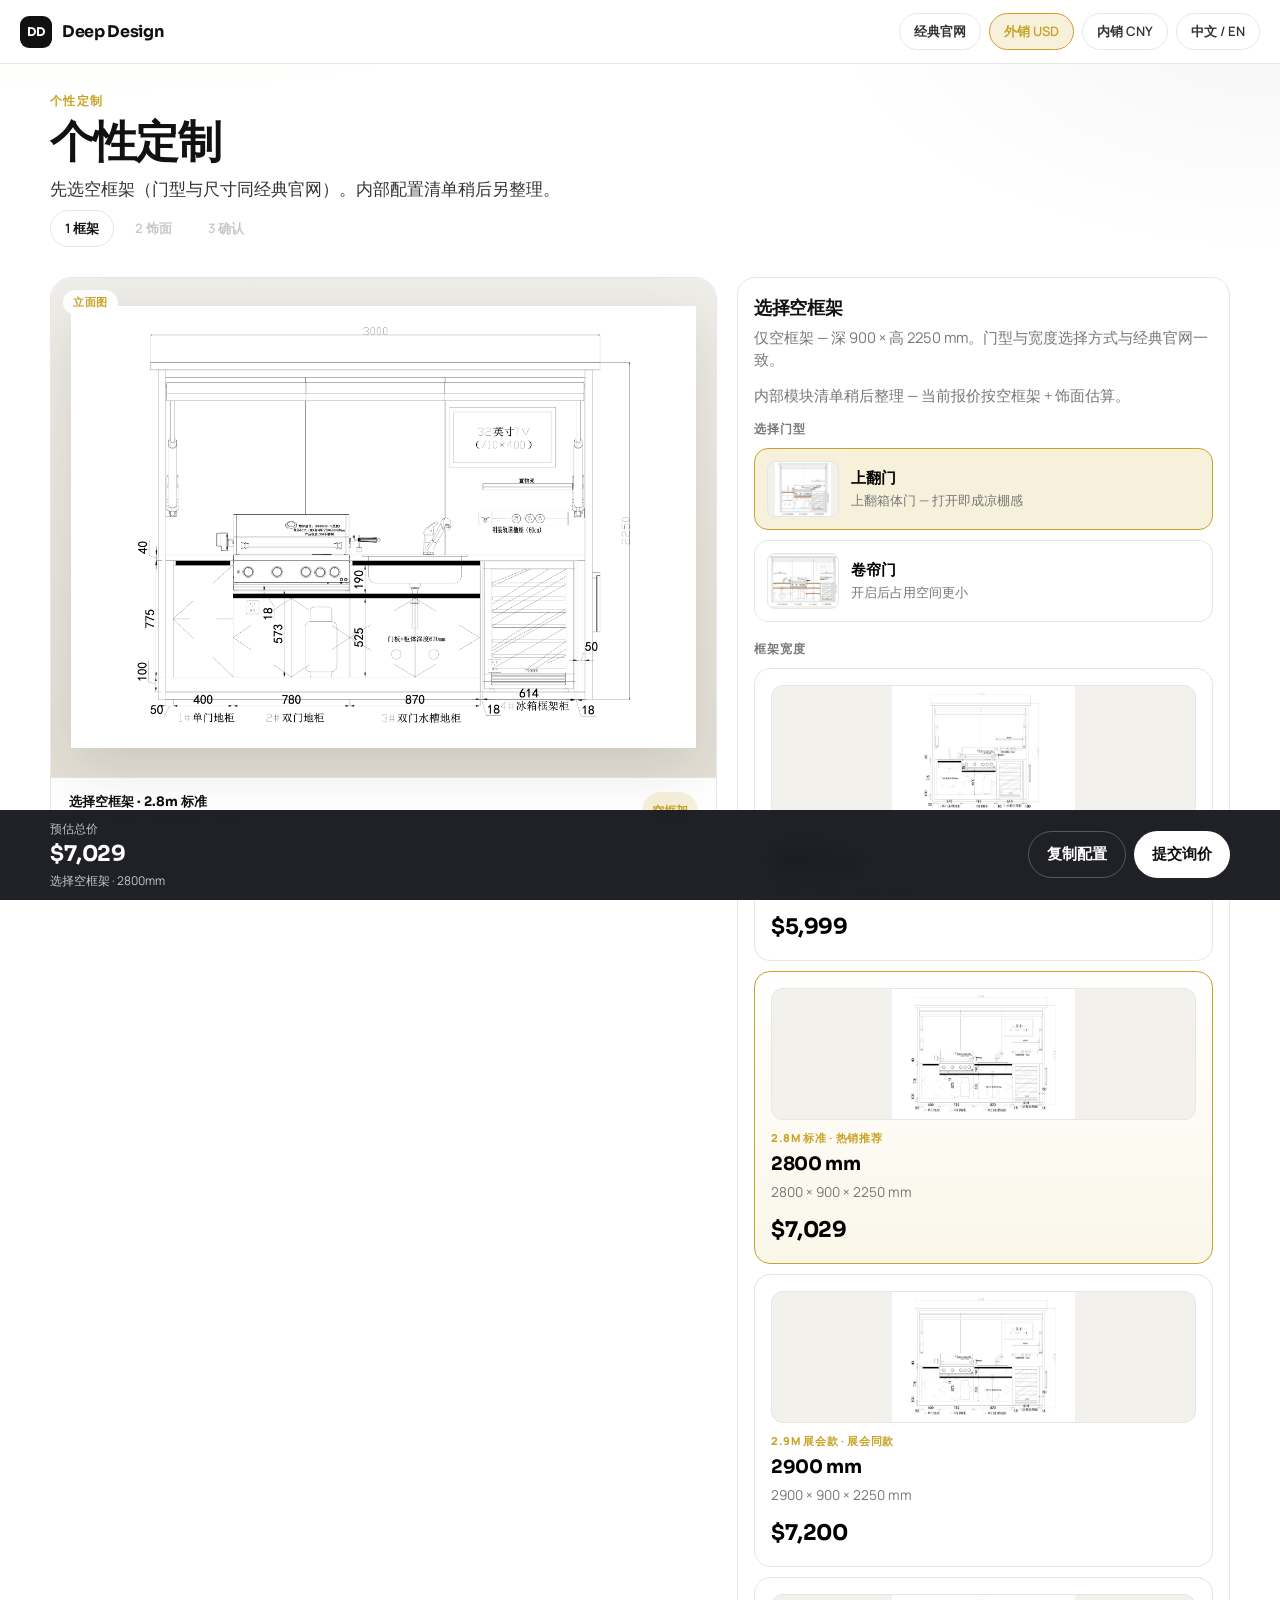
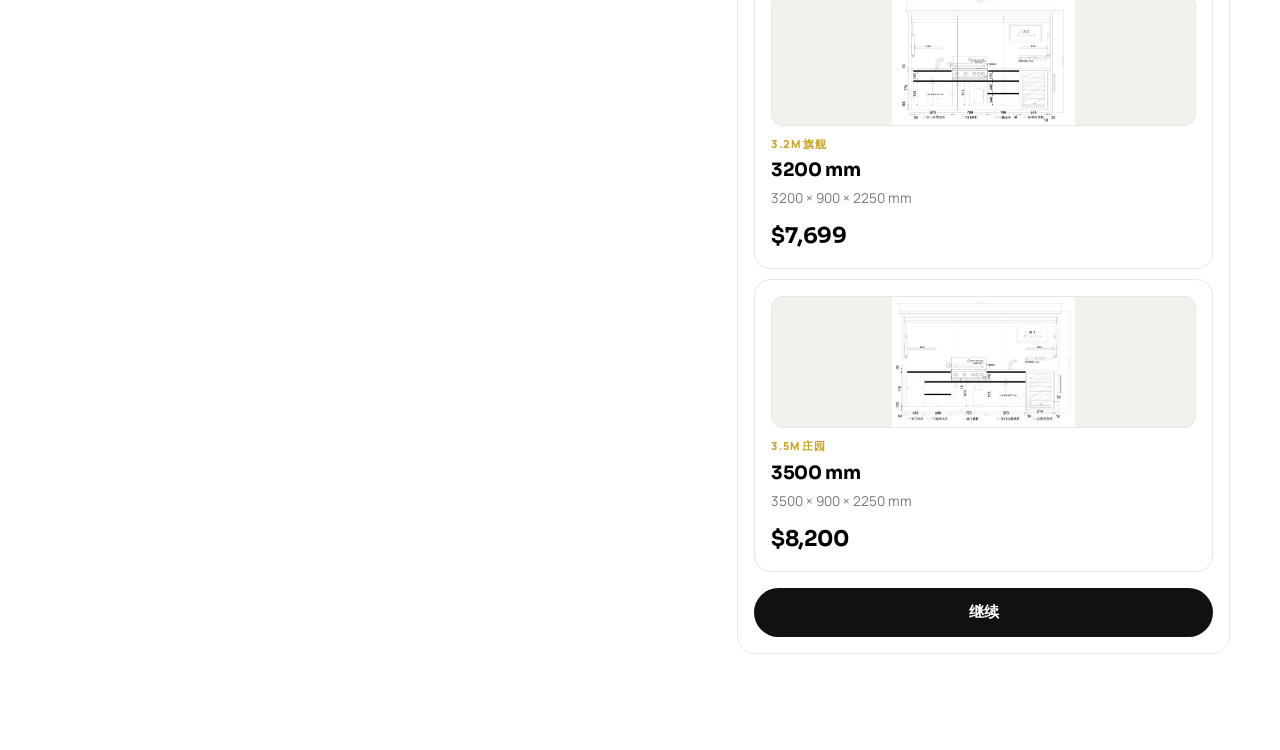
==== commit 35c1205c: "feat: default shell CK02F and door DP-W3, empty-frame custom design Add shell/door live previews, mo" ====
--- a/index.html
+++ b/index.html
@@ -1,1031 +1,79 @@
 <!DOCTYPE html>
-<html lang="en">
+<html lang="zh-CN">
 <head>
-    <meta charset="UTF-8">
-    <meta name="viewport" content="width=device-width, initial-scale=1.0">
-    <meta name="description" content="DD Deep Design - Premium outdoor kitchen cabinets, BBQ stations, and modular outdoor living solutions for global markets.">
-    <title>DD Deep Design | Premium Outdoor Kitchen Solutions</title>
-    <link rel="icon" type="image/svg+xml" href="favicon.svg">
-    <link rel="preconnect" href="https://fonts.googleapis.com">
-    <link rel="preconnect" href="https://fonts.gstatic.com" crossorigin>
-    <link href="https://fonts.googleapis.com/css2?family=Inter:wght@300;400;500;600;700;800&family=Playfair+Display:wght@500;600;700&display=swap" rel="stylesheet">
-    <link rel="stylesheet" href="assets/css/style.css?t=20260722accmerge">
+  <meta charset="UTF-8" />
+  <meta name="viewport" content="width=device-width, initial-scale=1.0" />
+  <meta name="description" content="DD Deep Design outdoor kitchen quote — pick a standard package, then refine like Apple." />
+  <title>DD Deep Design | Configure</title>
+  <link rel="icon" type="image/svg+xml" href="favicon.svg" />
+  <link rel="preconnect" href="https://fonts.googleapis.com" />
+  <link rel="preconnect" href="https://fonts.gstatic.com" crossorigin />
+  <link href="https://fonts.googleapis.com/css2?family=Manrope:wght@400;500;600;700;800&family=Sora:wght@500;600;700&display=swap" rel="stylesheet" />
+  <link rel="stylesheet" href="assets/css/quote.css?t=20260722whitegold" />
 </head>
-<body>
-    <!-- Navigation -->
-    <nav class="navbar" id="navbar">
-        <div class="container nav-container">
-            <a href="#products" class="logo">
-                <span class="logo-icon">DD</span>
-                <span class="logo-text">Deep Design</span>
-            </a>
-            <div class="nav-toggle" id="navToggle">
-                <span></span><span></span><span></span>
-            </div>
-            <ul class="nav-links" id="navLinks">
-                <li><a href="#products" class="nav-link" data-i18n="nav.configure">Configure</a></li>
-                <li><a href="#hot-products" class="nav-link" data-i18n="nav.hot">Hot Sellers</a></li>
-                <li><a href="#cases" class="nav-link" data-i18n="nav.projects">Projects</a></li>
-                <li><a href="#contact" class="nav-link" data-i18n="nav.contact">Contact</a></li>
-                <li><a href="#about" class="nav-link" data-i18n="nav.about">About</a></li>
-                <li><a href="#hero" class="nav-link" data-i18n="nav.brand">Brand</a></li>
-                <li><button class="lang-toggle" id="langToggle" data-lang="en" title="Switch to Chinese">EN / 中文</button></li>
-            </ul>
-        </div>
-    </nav>
+<body class="quote-body">
+  <header class="q-nav">
+    <a class="q-brand" href="index.html">
+      <span class="q-brand-mark">DD</span>
+      <span>Deep Design</span>
+    </a>
+    <div class="q-nav-actions">
+      <a class="q-chip" href="classic.html">经典官网</a>
+      <button class="q-chip" id="marketExport" type="button">Export USD</button>
+      <button class="q-chip" id="marketDomestic" type="button">Domestic CNY</button>
+      <button class="q-chip" id="langToggle" type="button">中文 / EN</button>
+    </div>
+  </header>
 
-    <!-- Products + Configurator -->
-    <section class="section products" id="products">
-        <div class="container">
-            <div class="section-label" data-i18n="config.label">Product Configurator</div>
-            <h2 class="section-title" data-i18n="config.title">Build Your <em>Outdoor Kitchen</em></h2>
-            <p class="section-desc" data-i18n="config.desc">Select your size, choose your components, add accessories &mdash; see the price instantly.</p>
-
-            <div class="config-mode-tabs" id="configModeTabs" role="tablist">
-                <button type="button" class="config-mode-tab active" data-mode="standard" data-i18n="config.modeStandard">标准套餐</button>
-                <a class="config-mode-tab config-mode-link" href="configure.html" data-i18n="config.openCustom">个性定制</a>
-                <button type="button" class="config-mode-tab" data-mode="customSize" data-i18n="config.modeCustomSize">定制尺寸</button>
-            </div>
-
-            <div class="configurator">
-
-                <!-- Size + Door (no step chrome — under 标准套餐) -->
-                <div class="config-step" id="standardSizeStep">
-                    <div class="custom-size-panel hidden" id="customSizePanel">
-                        <div class="block-label" data-i18n="config.customSizeLabel">自定义外框宽度</div>
-                        <div class="custom-size-row">
-                            <input type="number" id="customWidthInput" class="form-input custom-width-input" min="1800" max="4500" step="50" value="3000" inputmode="numeric" />
-                            <span class="custom-size-unit">mm</span>
-                            <button type="button" class="btn btn-primary" id="applyCustomWidth" data-i18n="config.applySize">应用</button>
-                        </div>
-                        <p class="custom-size-hint" data-i18n="config.customSizeHint">深度 900mm × 高度 2250mm 固定；宽度可按项目定制（参考报价）。</p>
-                    </div>
-
-                    <!-- Step 1: Three-column layout -->
-                    <div class="step1-grid" id="standardSizeGrid">
-                        <!-- Column 1: Door type + Elevation images (centered) -->
-                        <div class="step1-col step1-images">
-                            <!-- Top: Door type image -->
-                            <div class="doortype-block">
-                                <div class="block-label" data-i18n="config.doorType">Door Type</div>
-                                <div class="btn-group" id="doorTypeGroup">
-                                    <button class="config-btn active" data-value="xt" data-model="TH-XT">
-                                        <span class="cb-icon">&#9650;</span>
-                                        <span data-i18n="config.topFlip">Top-Flip</span>
-                                    </button>
-                                    <button class="config-btn" data-value="wm" data-model="TH-WM">
-                                        <span class="cb-icon">&#9776;</span>
-                                        <span data-i18n="config.rolling">Rolling Shutter</span>
-                                    </button>
-                                </div>
-                                <div class="doortype-preview">
-                                    <img src="assets/images/products/suoer/door-topflip.png" alt="Door type" id="doorTypeImg" class="door-img">
-                                    <div class="door-badge" id="doorBadge">&#9650; <span data-i18n="config.topFlip">Top-Flip</span></div>
-                                </div>
-                            </div>
-                            <!-- Bottom: Elevation image -->
-                            <div class="elevation-block">
-                                <div class="block-label" data-i18n="config.elevation">Elevation View</div>
-                                <div class="elevation-preview">
-                                    <img src="assets/images/products/suoer/2200.png" alt="Elevation" id="elevationImg" class="elevation-img">
-                                    <div class="elevation-size">
-                                        <span class="elev-dimension"><span id="elevWidth">2200</span> &times; 900 &times; 2250 mm</span>
-                                    </div>
-                                </div>
-                            </div>
-                        </div>
-
-                        <!-- Column 2: Size selection -->
-                        <div class="step1-col step1-sizes">
-                            <div class="block-label" data-i18n="config.width">Select Width</div>
-                            <div class="size-picker" id="sizeGroup">
-                                <button class="size-btn active" data-width="2200" data-suffix="-X">
-                                    <span class="size-val">2200</span>
-                                    <span class="size-unit">mm</span>
-                                </button>
-                                <button class="size-btn" data-width="2900" data-suffix="">
-                                    <span class="size-val">2900</span>
-                                    <span class="size-unit">mm</span>
-                                </button>
-                                <button class="size-btn" data-width="3200" data-suffix="">
-                                    <span class="size-val">3200</span>
-                                    <span class="size-unit">mm</span>
-                                </button>
-                                <button class="size-btn" data-width="3500" data-suffix="">
-                                    <span class="size-val">3500</span>
-                                    <span class="size-unit">mm</span>
-                                </button>
-                            </div>
-                        </div>
-
-                        <!-- Column 3: Details -->
-                        <div class="step1-col step1-details">
-                            <div class="block-label" data-i18n="config.summary">Configuration Details</div>
-                            <div class="detail-card" id="detailCard">
-                                <div class="detail-row">
-                                    <span class="detail-model" id="previewModel">TH-XT-001-X</span>
-                                    <span class="detail-price" id="previewPrice">
-                                        <span class="price-value">&yen;36,132</span>
-                                    </span>
-                                </div>
-                                <div class="detail-row">
-                                    <span class="detail-dims">
-                                        <span id="previewWidth">2200</span> &times; 900 &times; 2250 mm
-                                    </span>
-                                    <span class="price-note" data-i18n="config.fob">FOB China</span>
-                                </div>
-                                <div class="detail-row detail-row-mat">
-                                    <span class="detail-material">
-                                        <strong data-i18n="config.material">Material:</strong>
-                                        <span data-i18n="config.matVal">Zinc-Aluminum-Magnesium Alloy + Galvanized Steel</span>
-                                    </span>
-                                </div>
-                                <div class="detail-divider"></div>
-                                <div class="detail-specs is-expanded" id="detailSpecs">
-                                    <div class="detail-specs-hd">
-                                        <div class="detail-specs-title" data-i18n="config.included">本型号标准配置：</div>
-                                        <div class="detail-specs-actions">
-                                            <div class="std-layout-switch" role="group" aria-label="Layout">
-                                                <button type="button" class="std-layout-btn is-active" data-layout="list" aria-label="List" title="清单">
-                                                    <span class="std-layout-icon std-layout-icon-list" aria-hidden="true"></span>
-                                                </button>
-                                                <button type="button" class="std-layout-btn" data-layout="grid" aria-label="Grid" title="双列">
-                                                    <span class="std-layout-icon std-layout-icon-grid" aria-hidden="true"></span>
-                                                </button>
-                                                <button type="button" class="std-layout-btn" data-layout="large" aria-label="Large" title="大图">
-                                                    <span class="std-layout-icon std-layout-icon-large" aria-hidden="true"></span>
-                                                </button>
-                                            </div>
-                                            <button type="button" class="std-list-toggle" id="stdListToggle" aria-label="Collapse" title="Collapse" aria-expanded="true">▴</button>
-                                        </div>
-                                    </div>
-                                    <div class="detail-specs-body" id="detailSpecsBody">
-                                        <div class="std-config-list" id="previewSpecsList" aria-live="polite"></div>
-                                        <div class="acc-section-label" data-i18n="config.step3.title">Add Accessories</div>
-                                        <div class="std-config-list accessories-list" id="accessoriesGrid" aria-live="polite"></div>
-                                    </div>
-                                </div>
-                            </div>
-                        </div>
-                    </div>
-                </div>
-
-                <!-- Door panel colors: 4 series × 4 swatches -->
-                <div class="config-step" id="finishStep">
-                    <div class="step-header step-header-plain">
-                        <h3 data-i18n="config.step4.title">Select Door Panel Color</h3>
-                    </div>
-
-                    <div class="door-series-list" id="doorSeriesList">
-                        <div class="door-series-block" data-series="xuanli">
-                            <div class="door-series-label" data-i18n="config.xuanli">Xuanli Series</div>
-                            <div class="color-grid">
-                                <button class="color-swatch color-active" data-code="CK01G-Y" data-premium="0" title="Arctic White, Matte"><span class="sw-preview" style="background:#f0ece4"></span>CK01G-Y<br><small>Arctic White</small></button>
-                                <button class="color-swatch" data-code="CK02G-Y" data-premium="0" title="Pearl Beige, Matte"><span class="sw-preview" style="background:#e8ddd0"></span>CK02G-Y<br><small>Pearl Beige</small></button>
-                                <button class="color-swatch" data-code="CK10G" data-premium="0" title="Monsoon Grey, Matte"><span class="sw-preview" style="background:#b0b4b8"></span>CK10G<br><small>Monsoon Grey</small></button>
-                                <button class="color-swatch" data-code="CK03G-Y" data-premium="0" title="Donington Grey, Matte"><span class="sw-preview" style="background:#6d6f72"></span>CK03G-Y<br><small>Donington Grey</small></button>
-                            </div>
-                        </div>
-                        <div class="door-series-block" data-series="yunwen">
-                            <div class="door-series-label" data-i18n="config.yunwen">Yunwen Series</div>
-                            <div class="color-grid">
-                                <button class="color-swatch" data-code="CM29-Y" data-premium="2000" title="Engineered Wood"><span class="sw-preview" style="background:#c8b898"></span>CM29-Y<br><small>Engineered Wood</small></button>
-                                <button class="color-swatch" data-code="CM17-Y" data-premium="2000" title="Iron Chestnut Wood"><span class="sw-preview" style="background:#5a3a28"></span>CM17-Y<br><small>Iron Chestnut</small></button>
-                                <button class="color-swatch" data-code="CM15-Y" data-premium="2000" title="Cloud Maple"><span class="sw-preview" style="background:#b8a080"></span>CM15-Y<br><small>Cloud Maple</small></button>
-                                <button class="color-swatch" data-code="CM12-Y" data-premium="2000" title="Ginkgo Wood"><span class="sw-preview" style="background:#c8b068"></span>CM12-Y<br><small>Ginkgo Wood</small></button>
-                            </div>
-                        </div>
-                        <div class="door-series-block" data-series="zhenwen">
-                            <div class="door-series-label" data-i18n="config.zhenwen">Zhenwen Series</div>
-                            <div class="color-grid">
-                                <button class="color-swatch" data-code="CM26-Y" data-premium="3500" title="Smoked Oak"><span class="sw-preview" style="background:#4a3020"></span>CM26-Y<br><small>Smoked Oak</small></button>
-                                <button class="color-swatch" data-code="CM27-Y" data-premium="3500" title="Ebony Sandalwood"><span class="sw-preview" style="background:#2a1a10"></span>CM27-Y<br><small>Ebony Sandalwood</small></button>
-                                <button class="color-swatch" data-code="CM22-Y" data-premium="3500" title="Sapele"><span class="sw-preview" style="background:#6a3a28"></span>CM22-Y<br><small>Sapele</small></button>
-                                <button class="color-swatch" data-code="CM24-Y" data-premium="3500" title="Ash"><span class="sw-preview" style="background:#d8c8a0"></span>CM24-Y<br><small>Ash</small></button>
-                            </div>
-                        </div>
-                        <div class="door-series-block" data-series="stainless">
-                            <div class="door-series-label" data-i18n="config.ss">Stainless Steel</div>
-                            <div class="color-grid">
-                                <button class="color-swatch" data-code="CX001" data-premium="5000" title="Sandblasted SS"><span class="sw-preview" style="background:#c0c0c0"></span>CX001<br><small>Sandblasted</small></button>
-                                <button class="color-swatch" data-code="CX010" data-premium="6000" title="Aurora Plus"><span class="sw-preview" style="background:#d4d4d4"></span>CX010<br><small>Aurora Plus</small></button>
-                                <button class="color-swatch" data-code="CX002" data-premium="5500" title="Brushed SS"><span class="sw-preview" style="background:#b8bcbf"></span>CX002<br><small>Brushed</small></button>
-                                <button class="color-swatch" data-code="CX003" data-premium="5800" title="Mirror SS"><span class="sw-preview" style="background:#e8e8ea"></span>CX003<br><small>Mirror</small></button>
-                            </div>
-                        </div>
-                    </div>
-
-                    <div class="color-selected-info" id="colorSelectedInfo">
-                        <span data-i18n="config.selected">Selected: </span>
-                        <strong id="selectedColorCode">CK01G-Y</strong>
-                        <span id="selectedColorName">— Arctic White, Matte</span>
-                    </div>
-                </div>
-
-                <!-- Final: Total Price -->
-                <div class="config-total" id="configTotal">
-                    <div class="total-summary">
-                        <h3 data-i18n="config.total.title">Configuration Summary</h3>
-                        <div class="total-breakdown">
-                            <div class="total-row">
-                                <span data-i18n="config.total.base">Base Unit</span> (<span id="totalModel">TH-XT-001-X</span>)
-                                <span id="totalBasePrice">&yen;36,132</span>
-                            </div>
-                            <div class="total-row total-accessories" id="totalAccessoriesRow">
-                                <span data-i18n="config.total.acc">Accessories</span>
-                                <span id="totalAccessoriesPrice">&yen;0</span>
-                            </div>
-                            <div class="total-row">
-                                <span data-i18n="config.total.finish">Finish Upgrade</span>
-                                <span id="totalFinishPrice">&yen;0</span>
-                            </div>
-                            <div class="total-row total-final">
-                                <span data-i18n="config.total.total">Estimated Total (FOB)</span>
-                                <span id="totalFinalPrice">&yen;36,132</span>
-                            </div>
-                        </div>
-                        <p class="total-note" data-i18n="config.total.note">* Price includes tax &amp; packaging. Shipping quoted separately.</p>
-                        <a href="#contact" class="btn btn-primary" onclick="document.getElementById('configSummary').value=buildSummaryString()" data-i18n="config.total.cta">Request Quote &#10140;</a>
-                    </div>
-                </div>
-
-                <!-- Hidden field for form -->
-                <input type="hidden" id="configSummary" name="configuration" value="">
-
-            </div>
-        </div>
+  <main class="q-shell">
+    <section class="q-hero">
+      <div class="q-kicker" id="heroKicker">个性定制</div>
+      <h1 id="heroTitle">个性定制</h1>
+      <p id="heroDesc">先选空框架（门型与尺寸同经典官网）。内部配置清单稍后另整理。</p>
+      <div class="q-steps" id="stepPills"></div>
     </section>
 
-    <!-- Hot-Selling Products -->
-    <section class="section hot-products" id="hot-products">
-        <div class="container">
-            <div class="section-label" data-i18n="hot.label">Hot Sellers</div>
-            <h2 class="section-title" data-i18n="hot.title">Quick-Ship <em>Collections</em></h2>
-            <p class="section-desc" data-i18n="hot.desc">Pre-configured outdoor kitchen sets in 304 stainless steel — ready to ship. Perfect for fast-track projects.</p>
+    <section class="q-layout" id="shedFlow">
+      <div class="q-stage">
+        <div class="q-stage-visual">
+          <span class="q-stage-view" id="stageView">立面图</span>
+          <img id="stageImg" src="assets/images/products/suoer/2900.png" alt="Elevation" />
+        </div>
+        <div class="q-stage-meta">
+          <div>
+            <strong id="stageTitle">选择空框架</strong>
+            <div id="stageDim" style="color:var(--muted)">悬停尺寸可预览立面</div>
+          </div>
+          <span class="q-badge hidden" id="stageBadge"></span>
+        </div>
+      </div>
 
-            <div class="hot-tabs" id="hotTabs">
-                <button class="hot-tab active" data-set="us-mk" data-i18n="hot.tab1">US MK Series (8 pcs)</button>
-                <button class="hot-tab" data-set="eu-8pcs" data-i18n="hot.tab2">European 8-Piece</button>
-                <button class="hot-tab" data-set="eu-black" data-i18n="hot.tab3">European Black 5-Piece</button>
-                <button class="hot-tab" data-set="us-3pcs" data-i18n="hot.tab4">US 3-Piece + Fridge</button>
-                <button class="hot-tab" data-set="eu-3pcs" data-i18n="hot.tab5">European 3-Piece + Fridge</button>
-            </div>
+      <div class="q-panel" id="configPanel"></div>
+    </section>
+  </main>
 
-            <!-- US MK Series 8 pcs -->
-            <div class="hot-grid active" id="set-us-mk">
-                <div class="hot-card">
-                    <img class="hot-card-img" src="assets/images/products/hot-selling/display/sku-MK07SS304.png" alt="MK07SS304 Pizza Oven" loading="lazy"/>
-                    <div class="hot-card-body">
-                        <div class="hot-card-model">MK07SS304</div>
-                        <div class="hot-card-title" data-i18n="hot.mk.pizza">Pizza Oven</div>
-                        <ul class="hot-card-specs">
-                            <li>304# Stainless Steel</li>
-                            <li>702.4 &times; 661.8 &times; 2068.9 mm</li>
-                            <li>76.5 kg</li>
-                        </ul>
-                        <div class="hot-card-footer">
-                            <div class="hot-card-price">$524 <small>FOB</small></div>
-                            <a href="#contact" class="hot-card-btn" data-i18n="hot.cta">Inquire</a>
-                        </div>
-                    </div>
-                </div>
-                <div class="hot-card">
-                    <img class="hot-card-img" src="assets/images/products/hot-selling/display/sku-MK01SS304.png" alt="MK01SS304 Sink Cabinet" loading="lazy"/>
-                    <div class="hot-card-body">
-                        <div class="hot-card-model">MK01SS304</div>
-                        <div class="hot-card-title" data-i18n="hot.mk.sink">Sink Cabinet</div>
-                        <ul class="hot-card-specs">
-                            <li>304# Stainless Steel</li>
-                            <li>813 &times; 660.4 &times; 962.1 mm</li>
-                            <li>49.5 kg</li>
-                        </ul>
-                        <div class="hot-card-footer">
-                            <div class="hot-card-price">$251 <small>FOB</small></div>
-                            <a href="#contact" class="hot-card-btn" data-i18n="hot.cta">Inquire</a>
-                        </div>
-                    </div>
-                </div>
-                <div class="hot-card">
-                    <img class="hot-card-img" src="assets/images/products/hot-selling/display/sku-MK02SS304-W.png" alt="MK02SS304-W Appliance Cabinet" loading="lazy"/>
-                    <div class="hot-card-body">
-                        <div class="hot-card-model">MK02SS304-W</div>
-                        <div class="hot-card-title" data-i18n="hot.mk.appliance">Appliance Cabinet</div>
-                        <ul class="hot-card-specs">
-                            <li>304# Stainless Steel</li>
-                            <li>892.4 &times; 660.4 &times; 962.1 mm</li>
-                            <li>28.5 kg</li>
-                        </ul>
-                        <div class="hot-card-footer">
-                            <div class="hot-card-price">$142 <small>FOB</small></div>
-                            <a href="#contact" class="hot-card-btn" data-i18n="hot.cta">Inquire</a>
-                        </div>
-                    </div>
-                </div>
-                <div class="hot-card">
-                    <img class="hot-card-img" src="assets/images/products/hot-selling/display/sku-BC-152.png" alt="BC-152 Drawer Refrigerator" loading="lazy"/>
-                    <div class="hot-card-body">
-                        <div class="hot-card-model">BC-152</div>
-                        <div class="hot-card-title" data-i18n="hot.mk.fridge">Drawer Refrigerator</div>
-                        <ul class="hot-card-specs">
-                            <li>304# Stainless Steel</li>
-                            <li>595 &times; 598 &times; 870 mm</li>
-                            <li>65 kg</li>
-                        </ul>
-                        <div class="hot-card-footer">
-                            <div class="hot-card-price">$710 <small>FOB</small></div>
-                            <a href="#contact" class="hot-card-btn" data-i18n="hot.cta">Inquire</a>
-                        </div>
-                    </div>
-                </div>
-                <div class="hot-card">
-                    <img class="hot-card-img" src="assets/images/products/hot-selling/display/sku-MK04SS304-W.png" alt="MK04SS304-W BBQ Grill" loading="lazy"/>
-                    <div class="hot-card-body">
-                        <div class="hot-card-model">MK04SS304-W</div>
-                        <div class="hot-card-title" data-i18n="hot.mk.bbq">BBQ Grill</div>
-                        <ul class="hot-card-specs">
-                            <li>304# Stainless Steel</li>
-                            <li>812.8 &times; 591 &times; 504 mm</li>
-                            <li>42 kg</li>
-                        </ul>
-                        <div class="hot-card-footer">
-                            <div class="hot-card-price">$302 <small>FOB</small></div>
-                            <a href="#contact" class="hot-card-btn" data-i18n="hot.cta">Inquire</a>
-                        </div>
-                    </div>
-                </div>
-                <div class="hot-card">
-                    <img class="hot-card-img" src="assets/images/products/hot-selling/display/sku-MK03SS304-W.png" alt="MK03SS304-W Bottom Cabinet" loading="lazy"/>
-                    <div class="hot-card-body">
-                        <div class="hot-card-model">MK03SS304-W</div>
-                        <div class="hot-card-title" data-i18n="hot.mk.bottom">Bottom Cabinet (BBQ)</div>
-                        <ul class="hot-card-specs">
-                            <li>304# Stainless Steel</li>
-                            <li>812.8 &times; 660.4 &times; 718.8 mm</li>
-                            <li>62.5 kg</li>
-                        </ul>
-                        <div class="hot-card-footer">
-                            <div class="hot-card-price">$198 <small>FOB</small></div>
-                            <a href="#contact" class="hot-card-btn" data-i18n="hot.cta">Inquire</a>
-                        </div>
-                    </div>
-                </div>
-                <div class="hot-card">
-                    <img class="hot-card-img" src="assets/images/products/hot-selling/display/sku-MK05SS304.png" alt="MK05SS304 Side Burner" loading="lazy"/>
-                    <div class="hot-card-body">
-                        <div class="hot-card-model">MK05SS304</div>
-                        <div class="hot-card-title" data-i18n="hot.mk.burner">Side Burner + Cabinet</div>
-                        <ul class="hot-card-specs">
-                            <li>304# Stainless Steel</li>
-                            <li>813 &times; 660.4 &times; 962.3 mm</li>
-                            <li>58.5 kg</li>
-                        </ul>
-                        <div class="hot-card-footer">
-                            <div class="hot-card-price">$327 <small>FOB</small></div>
-                            <a href="#contact" class="hot-card-btn" data-i18n="hot.cta">Inquire</a>
-                        </div>
-                    </div>
-                </div>
-                <div class="hot-card">
-                    <img class="hot-card-img" src="assets/images/products/hot-selling/display/sku-MK06SS304.png" alt="MK06SS304 Corner Cabinet" loading="lazy"/>
-                    <div class="hot-card-body">
-                        <div class="hot-card-model">MK06SS304</div>
-                        <div class="hot-card-title" data-i18n="hot.mk.corner">Corner Cabinet</div>
-                        <ul class="hot-card-specs">
-                            <li>304# Stainless Steel</li>
-                            <li>776.9 &times; 776.9 &times; 962.3 mm</li>
-                            <li>36 kg</li>
-                        </ul>
-                        <div class="hot-card-footer">
-                            <div class="hot-card-price">$242 <small>FOB</small></div>
-                            <a href="#contact" class="hot-card-btn" data-i18n="hot.cta">Inquire</a>
-                        </div>
-                    </div>
-                </div>
-                <div class="hot-card">
-                    <img class="hot-card-img" src="assets/images/products/hot-selling/us-mk-series-remark.png" alt="Complete Set" loading="lazy"/>
-                    <div class="hot-card-body">
-                        <div class="hot-card-model">Complete Set</div>
-                        <div class="hot-card-title">Complete Set - US MK Series</div>
-                        <ul class="hot-card-specs">
-                            <li>All-in-one package</li>
-                            <li>304 Stainless Steel</li>
-                            <li>Ready to ship</li>
-                        </ul>
-                        <div class="hot-card-footer">
-                            <div class="hot-card-price">$2,696 <small>FOB</small></div>
-                            <a href="#contact" class="hot-card-btn" data-i18n="hot.cta">Inquire</a>
-                        </div>
-                    </div>
-                </div>
-            </div>
-            <div class="hot-grid" id="set-eu-8pcs">
-                <div class="hot-card">
-                    <img class="hot-card-img" src="assets/images/products/hot-selling/display/sku-MK07SS304.png" alt="MK07SS304 Pizza Oven" loading="lazy"/>
-                    <div class="hot-card-body">
-                        <div class="hot-card-model">MK07SS304</div>
-                        <div class="hot-card-title" data-i18n="hot.mk.pizza">Pizza Oven</div>
-                        <ul class="hot-card-specs">
-                            <li>304# Stainless Steel</li>
-                            <li>702.4 &times; 661.8 &times; 2068.9 mm</li>
-                            <li>76.5 kg</li>
-                        </ul>
-                        <div class="hot-card-footer">
-                            <div class="hot-card-price">$524 <small>FOB</small></div>
-                            <a href="#contact" class="hot-card-btn" data-i18n="hot.cta">Inquire</a>
-                        </div>
-                    </div>
-                </div>
-                <div class="hot-card">
-                    <img class="hot-card-img" src="assets/images/products/hot-selling/display/sku-MK06SS304.png" alt="MK06SS304 Corner Cabinet" loading="lazy"/>
-                    <div class="hot-card-body">
-                        <div class="hot-card-model">MK06SS304</div>
-                        <div class="hot-card-title" data-i18n="hot.mk.corner">Corner Cabinet</div>
-                        <ul class="hot-card-specs">
-                            <li>304# Stainless Steel</li>
-                            <li>776.9 &times; 776.9 &times; 962.3 mm</li>
-                            <li>36 kg</li>
-                        </ul>
-                        <div class="hot-card-footer">
-                            <div class="hot-card-price">$242 <small>FOB</small></div>
-                            <a href="#contact" class="hot-card-btn" data-i18n="hot.cta">Inquire</a>
-                        </div>
-                    </div>
-                </div>
-                <div class="hot-card">
-                    <img class="hot-card-img" src="assets/images/products/hot-selling/display/sku-MK01SS304.png" alt="MK01SS304 Sink Cabinet" loading="lazy"/>
-                    <div class="hot-card-body">
-                        <div class="hot-card-model">MK01SS304</div>
-                        <div class="hot-card-title" data-i18n="hot.mk.sink">Sink Cabinet</div>
-                        <ul class="hot-card-specs">
-                            <li>304# Stainless Steel</li>
-                            <li>813 &times; 660.4 &times; 962.1 mm</li>
-                            <li>49.5 kg</li>
-                        </ul>
-                        <div class="hot-card-footer">
-                            <div class="hot-card-price">$251 <small>FOB</small></div>
-                            <a href="#contact" class="hot-card-btn" data-i18n="hot.cta">Inquire</a>
-                        </div>
-                    </div>
-                </div>
-                <div class="hot-card">
-                    <img class="hot-card-img" src="assets/images/products/hot-selling/display/sku-MK02SS304-W.png" alt="MK02SS304-W Appliance Cabinet" loading="lazy"/>
-                    <div class="hot-card-body">
-                        <div class="hot-card-model">MK02SS304-W</div>
-                        <div class="hot-card-title" data-i18n="hot.mk.appliance">Appliance Cabinet</div>
-                        <ul class="hot-card-specs">
-                            <li>304# Stainless Steel</li>
-                            <li>892.4 &times; 660.4 &times; 962.1 mm</li>
-                            <li>28.5 kg</li>
-                        </ul>
-                        <div class="hot-card-footer">
-                            <div class="hot-card-price">$142 <small>FOB</small></div>
-                            <a href="#contact" class="hot-card-btn" data-i18n="hot.cta">Inquire</a>
-                        </div>
-                    </div>
-                </div>
-                <div class="hot-card">
-                    <img class="hot-card-img" src="assets/images/products/hot-selling/display/sku-HBB3004E-T.png" alt="HBB3004E-T BBQ Grill" loading="lazy"/>
-                    <div class="hot-card-body">
-                        <div class="hot-card-model">HBB3004E-T</div>
-                        <div class="hot-card-title" data-i18n="hot.eu8.bbq">BBQ Grill</div>
-                        <ul class="hot-card-specs">
-                            <li>304# Stainless Steel</li>
-                            <li>812.8 &times; 591 &times; 504 mm</li>
-                            <li>42 kg</li>
-                        </ul>
-                        <div class="hot-card-footer">
-                            <div class="hot-card-price">$317 <small>FOB</small></div>
-                            <a href="#contact" class="hot-card-btn" data-i18n="hot.cta">Inquire</a>
-                        </div>
-                    </div>
-                </div>
-                <div class="hot-card">
-                    <img class="hot-card-img" src="assets/images/products/hot-selling/display/sku-OKBC01S.png" alt="OKBC01S Bottom Cabinet" loading="lazy"/>
-                    <div class="hot-card-body">
-                        <div class="hot-card-model">OKBC01S</div>
-                        <div class="hot-card-title" data-i18n="hot.eu8.bottom">Bottom Cabinet (BBQ)</div>
-                        <ul class="hot-card-specs">
-                            <li>304# Stainless Steel</li>
-                            <li>1219 &times; 660.4 &times; 962.1 mm</li>
-                            <li>62.5 kg</li>
-                        </ul>
-                        <div class="hot-card-footer">
-                            <div class="hot-card-price">$321 <small>FOB</small></div>
-                            <a href="#contact" class="hot-card-btn" data-i18n="hot.cta">Inquire</a>
-                        </div>
-                    </div>
-                </div>
-                <div class="hot-card">
-                    <img class="hot-card-img" src="assets/images/products/hot-selling/display/sku-OKSB01S.png" alt="OKSB01S Side Burner" loading="lazy"/>
-                    <div class="hot-card-body">
-                        <div class="hot-card-model">OKSB01S</div>
-                        <div class="hot-card-title" data-i18n="hot.eu8.burner">Side Burner + Cabinet</div>
-                        <ul class="hot-card-specs">
-                            <li>304# Stainless Steel</li>
-                            <li>813 &times; 660.4 &times; 962.3 mm</li>
-                            <li>58.5 kg</li>
-                        </ul>
-                        <div class="hot-card-footer">
-                            <div class="hot-card-price">$361 <small>FOB</small></div>
-                            <a href="#contact" class="hot-card-btn" data-i18n="hot.cta">Inquire</a>
-                        </div>
-                    </div>
-                </div>
-                <div class="hot-card">
-                    <img class="hot-card-img" src="assets/images/products/hot-selling/display/sku-BC-152.png" alt="BC152 Refrigerator" loading="lazy"/>
-                    <div class="hot-card-body">
-                        <div class="hot-card-model">BC152</div>
-                        <div class="hot-card-title" data-i18n="hot.mk.fridge">Drawer Refrigerator</div>
-                        <ul class="hot-card-specs">
-                            <li>304# Stainless Steel</li>
-                            <li>595 &times; 598 &times; 870 mm</li>
-                            <li>65 kg</li>
-                            <li>Indoor or Outdoor use</li>
-                        </ul>
-                        <div class="hot-card-footer">
-                            <div class="hot-card-price">$710 <small>FOB</small></div>
-                            <a href="#contact" class="hot-card-btn" data-i18n="hot.cta">Inquire</a>
-                        </div>
-                    </div>
-                </div>
-                <div class="hot-card">
-                    <img class="hot-card-img" src="assets/images/products/hot-selling/eu-8pcs-remark.png" alt="Complete Set" loading="lazy"/>
-                    <div class="hot-card-body">
-                        <div class="hot-card-model">Complete Set</div>
-                        <div class="hot-card-title">Complete Set - European 8-Piece</div>
-                        <ul class="hot-card-specs">
-                            <li>All-in-one package</li>
-                            <li>304 Stainless Steel</li>
-                            <li>Ready to ship</li>
-                        </ul>
-                        <div class="hot-card-footer">
-                            <div class="hot-card-price">$2,158 <small>FOB</small></div>
-                            <a href="#contact" class="hot-card-btn" data-i18n="hot.cta">Inquire</a>
-                        </div>
-                    </div>
-                </div>
-            </div>
-            <div class="hot-grid" id="set-eu-black">
-                <div class="hot-card">
-                    <img class="hot-card-img" src="assets/images/products/hot-selling/display/sku-OKPC01B.png" alt="OKPC01B Pizza Oven" loading="lazy"/>
-                    <div class="hot-card-body">
-                        <div class="hot-card-model">OKPC01B</div>
-                        <div class="hot-card-title" data-i18n="hot.black.pizza">Pizza Oven (Black)</div>
-                        <ul class="hot-card-specs">
-                            <li>304# Stainless Steel</li>
-                            <li>702.4 &times; 661.8 &times; 2068.9 mm</li>
-                            <li>76.5 kg</li>
-                        </ul>
-                        <div class="hot-card-footer">
-                            <div class="hot-card-price">$355 <small>FOB</small></div>
-                            <a href="#contact" class="hot-card-btn" data-i18n="hot.cta">Inquire</a>
-                        </div>
-                    </div>
-                </div>
-                <div class="hot-card">
-                    <img class="hot-card-img" src="assets/images/products/hot-selling/display/sku-OKSC01B.png" alt="OKSC01B Sink Cabinet" loading="lazy"/>
-                    <div class="hot-card-body">
-                        <div class="hot-card-model">OKSC01B</div>
-                        <div class="hot-card-title" data-i18n="hot.black.sink">Sink Cabinet (Black)</div>
-                        <ul class="hot-card-specs">
-                            <li>304# Stainless Steel</li>
-                            <li>813 &times; 660.4 &times; 962.1 mm</li>
-                            <li>49.5 kg</li>
-                        </ul>
-                        <div class="hot-card-footer">
-                            <div class="hot-card-price">$192 <small>FOB</small></div>
-                            <a href="#contact" class="hot-card-btn" data-i18n="hot.cta">Inquire</a>
-                        </div>
-                    </div>
-                </div>
-                <div class="hot-card">
-                    <img class="hot-card-img" src="assets/images/products/hot-selling/display/sku-HBB3004E-T.png" alt="HBB3004E-T BBQ" loading="lazy"/>
-                    <div class="hot-card-body">
-                        <div class="hot-card-model">HBB3004E-T</div>
-                        <div class="hot-card-title" data-i18n="hot.black.bbq">BBQ Grill (Black)</div>
-                        <ul class="hot-card-specs">
-                            <li>304# Stainless Steel</li>
-                            <li>812.8 &times; 591 &times; 504 mm</li>
-                            <li>42 kg</li>
-                        </ul>
-                        <div class="hot-card-footer">
-                            <div class="hot-card-price">$317 <small>FOB</small></div>
-                            <a href="#contact" class="hot-card-btn" data-i18n="hot.cta">Inquire</a>
-                        </div>
-                    </div>
-                </div>
-                <div class="hot-card">
-                    <img class="hot-card-img" src="assets/images/products/hot-selling/display/sku-OKBC01B.png" alt="OKBC01B Bottom Cabinet" loading="lazy"/>
-                    <div class="hot-card-body">
-                        <div class="hot-card-model">OKBC01B</div>
-                        <div class="hot-card-title" data-i18n="hot.black.bottom">Bottom Cabinet (Black)</div>
-                        <ul class="hot-card-specs">
-                            <li>304# Stainless Steel</li>
-                            <li>1219 &times; 660.4 &times; 962.1 mm</li>
-                            <li>62.5 kg</li>
-                        </ul>
-                        <div class="hot-card-footer">
-                            <div class="hot-card-price">$215 <small>FOB</small></div>
-                            <a href="#contact" class="hot-card-btn" data-i18n="hot.cta">Inquire</a>
-                        </div>
-                    </div>
-                </div>
-                <div class="hot-card">
-                    <img class="hot-card-img" src="assets/images/products/hot-selling/display/sku-OKSB01B.png" alt="OKSB01B Side Burner" loading="lazy"/>
-                    <div class="hot-card-body">
-                        <div class="hot-card-model">OKSB01B</div>
-                        <div class="hot-card-title" data-i18n="hot.black.burner">Side Burner + Cabinet (Black)</div>
-                        <ul class="hot-card-specs">
-                            <li>304# Stainless Steel</li>
-                            <li>813 &times; 660.4 &times; 962.3 mm</li>
-                            <li>58.5 kg</li>
-                        </ul>
-                        <div class="hot-card-footer">
-                            <div class="hot-card-price">$244 <small>FOB</small></div>
-                            <a href="#contact" class="hot-card-btn" data-i18n="hot.cta">Inquire</a>
-                        </div>
-                    </div>
-                </div>
-                
-            </div>
-            <div class="hot-grid" id="set-us-3pcs">
-                <div class="hot-card">
-                    <img class="hot-card-img" src="assets/images/products/hot-selling/display/sku-HGG6006S-1-SINK.png" alt="HGG6006S-1 Sink" loading="lazy"/>
-                    <div class="hot-card-body">
-                        <div class="hot-card-model">HGG6006S-1</div>
-                        <div class="hot-card-title" data-i18n="hot.us3.sink">Sink Cabinet</div>
-                        <ul class="hot-card-specs">
-                            <li>304# Stainless Steel</li>
-                            <li>575 &times; 900 &times; 595 mm</li>
-                            <li>52 kg</li>
-                        </ul>
-                        <div class="hot-card-footer">
-                            <div class="hot-card-price">$241 <small>FOB</small></div>
-                            <a href="#contact" class="hot-card-btn" data-i18n="hot.cta">Inquire</a>
-                        </div>
-                    </div>
-                </div>
-                <div class="hot-card">
-                    <img class="hot-card-img" src="assets/images/products/hot-selling/display/sku-HGG6006S.png" alt="HGG6006S BBQ" loading="lazy"/>
-                    <div class="hot-card-body">
-                        <div class="hot-card-model">HGG6006S</div>
-                        <div class="hot-card-title" data-i18n="hot.us3.bbq">6-Burner BBQ</div>
-                        <ul class="hot-card-specs">
-                            <li>304# Stainless Steel</li>
-                            <li>1465 &times; 1180 &times; 600 mm</li>
-                            <li>103 kg</li>
-                            <li>European standard</li>
-                        </ul>
-                        <div class="hot-card-footer">
-                            <div class="hot-card-price">$1112 <small>FOB</small></div>
-                            <a href="#contact" class="hot-card-btn" data-i18n="hot.cta">Inquire</a>
-                        </div>
-                    </div>
-                </div>
-                <div class="hot-card">
-                    <img class="hot-card-img" src="assets/images/products/hot-selling/display/sku-HGG6006S-1-APPL.png" alt="Appliance Cabinet" loading="lazy"/>
-                    <div class="hot-card-body">
-                        <div class="hot-card-model">HGG6006S-1</div>
-                        <div class="hot-card-title" data-i18n="hot.us3.appliance">Appliance Cabinet</div>
-                        <ul class="hot-card-specs">
-                            <li>304# Stainless Steel</li>
-                            <li>575 &times; 900 &times; 595 mm</li>
-                            <li>32 kg</li>
-                            <li>Not include refrigerator</li>
-                        </ul>
-                        <div class="hot-card-footer">
-                            <div class="hot-card-price">$158 <small>FOB</small></div>
-                            <a href="#contact" class="hot-card-btn" data-i18n="hot.cta">Inquire</a>
-                        </div>
-                    </div>
-                </div>
-                <div class="hot-card">
-                    <img class="hot-card-img" src="assets/images/products/hot-selling/display/sku-REF-SS304-A.png" alt="Refrigerator" loading="lazy"/>
-                    <div class="hot-card-body">
-                        <div class="hot-card-model">&nbsp;</div>
-                        <div class="hot-card-title" data-i18n="hot.us3.fridge">Refrigerator</div>
-                        <ul class="hot-card-specs">
-                            <li>304# Stainless Steel</li>
-                            <li>420 &times; 695 &times; 450 mm</li>
-                            <li>55 kg</li>
-                        </ul>
-                        <div class="hot-card-footer">
-                            <div class="hot-card-price">$460 <small>FOB</small></div>
-                            <a href="#contact" class="hot-card-btn" data-i18n="hot.cta">Inquire</a>
-                        </div>
-                    </div>
-                </div>
-                <div class="hot-card">
-                    <img class="hot-card-img" src="assets/images/products/hot-selling/us-3pcs-fridge-remark.png" alt="Complete Set" loading="lazy"/>
-                    <div class="hot-card-body">
-                        <div class="hot-card-model">Complete Set</div>
-                        <div class="hot-card-title">Complete Set - US 3-Piece+Fridge</div>
-                        <ul class="hot-card-specs">
-                            <li>All-in-one package</li>
-                            <li>304 Stainless Steel</li>
-                            <li>Ready to ship</li>
-                        </ul>
-                        <div class="hot-card-footer">
-                            <div class="hot-card-price">$1,971 <small>FOB</small></div>
-                            <a href="#contact" class="hot-card-btn" data-i18n="hot.cta">Inquire</a>
-                        </div>
-                    </div>
-                </div>
-            </div>
-            <!-- European 3-Piece + Fridge -->
-            <div class="hot-grid" id="set-eu-3pcs">
-                <div class="hot-card">
-                    <img class="hot-card-img" src="assets/images/products/hot-selling/display/sku-HOSC01SS304.png" alt="HOSC01SS304 Sink" loading="lazy"/>
-                    <div class="hot-card-body">
-                        <div class="hot-card-model">HOSC01SS304</div>
-                        <div class="hot-card-title" data-i18n="hot.eu3.sink">Sink Cabinet</div>
-                        <ul class="hot-card-specs">
-                            <li>304# Stainless Steel</li>
-                            <li>575 &times; 900 &times; 595 mm</li>
-                            <li>52 kg</li>
-                        </ul>
-                        <div class="hot-card-footer">
-                            <div class="hot-card-price">$241 <small>FOB</small></div>
-                            <a href="#contact" class="hot-card-btn" data-i18n="hot.cta">Inquire</a>
-                        </div>
-                    </div>
-                </div>
-                <div class="hot-card">
-                    <img class="hot-card-img" src="assets/images/products/hot-selling/display/sku-HO06B01SS304.png" alt="HO06B01SS304 BBQ" loading="lazy"/>
-                    <div class="hot-card-body">
-                        <div class="hot-card-model">HO06B01SS304</div>
-                        <div class="hot-card-title" data-i18n="hot.eu3.bbq">6-Burner BBQ</div>
-                        <ul class="hot-card-specs">
-                            <li>304# Stainless Steel</li>
-                            <li>1465 &times; 1180 &times; 600 mm</li>
-                            <li>103 kg</li>
-                            <li>European standard</li>
-                        </ul>
-                        <div class="hot-card-footer">
-                            <div class="hot-card-price">$1037 <small>FOB</small></div>
-                            <a href="#contact" class="hot-card-btn" data-i18n="hot.cta">Inquire</a>
-                        </div>
-                    </div>
-                </div>
-                <div class="hot-card">
-                    <img class="hot-card-img" src="assets/images/products/hot-selling/display/sku-HOAP01SS304.png" alt="HOAP01SS304 Appliance" loading="lazy"/>
-                    <div class="hot-card-body">
-                        <div class="hot-card-model">HOAP01SS304</div>
-                        <div class="hot-card-title" data-i18n="hot.eu3.appliance">Appliance Cabinet</div>
-                        <ul class="hot-card-specs">
-                            <li>304# Stainless Steel</li>
-                            <li>575 &times; 900 &times; 595 mm</li>
-                            <li>32 kg</li>
-                        </ul>
-                        <div class="hot-card-footer">
-                            <div class="hot-card-price">$158 <small>FOB</small></div>
-                            <a href="#contact" class="hot-card-btn" data-i18n="hot.cta">Inquire</a>
-                        </div>
-                    </div>
-                </div>
-                <div class="hot-card">
-                    <img class="hot-card-img" src="assets/images/products/hot-selling/display/sku-REF-SS304-A.png" alt="Refrigerator" loading="lazy"/>
-                    <div class="hot-card-body">
-                        <div class="hot-card-model">&nbsp;</div>
-                        <div class="hot-card-title" data-i18n="hot.us3.fridge">Refrigerator</div>
-                        <ul class="hot-card-specs">
-                            <li>304# Stainless Steel</li>
-                            <li>420 &times; 695 &times; 450 mm</li>
-                            <li>55 kg</li>
-                        </ul>
-                        <div class="hot-card-footer">
-                            <div class="hot-card-price">$460 <small>FOB</small></div>
-                            <a href="#contact" class="hot-card-btn" data-i18n="hot.cta">Inquire</a>
-                        </div>
-                    </div>
-                </div>
-                
-            
-                <div class="hot-card">
-                    <img class="hot-card-img" src="assets/images/products/hot-selling/eu-3pcs-fridge-remark.png" alt="Complete Set" loading="lazy"/>
-                    <div class="hot-card-body">
-                        <div class="hot-card-model">Complete Set</div>
-                        <div class="hot-card-title">Complete Set - European 3-Piece+Fridge</div>
-                        <ul class="hot-card-specs">
-                            <li>All-in-one package</li>
-                            <li>304 Stainless Steel</li>
-                            <li>Ready to ship</li>
-                        </ul>
-                        <div class="hot-card-footer">
-                            <div class="hot-card-price">$1,896 <small>FOB</small></div>
-                            <a href="#contact" class="hot-card-btn" data-i18n="hot.cta">Inquire</a>
-                        </div>
-                    </div>
-                </div>
-</div></section>
+  <footer class="q-bar">
+    <div class="q-bar-inner">
+      <div>
+        <div class="label" id="barLabel">预估总价</div>
+        <div class="total" id="barTotal">$7,029</div>
+        <div class="model" id="barModel">选择空框架</div>
+      </div>
+      <div class="q-bar-cta">
+        <button class="q-btn q-btn-ghost" id="btnCopy" type="button">复制配置</button>
+        <button class="q-btn q-btn-primary" id="btnRequest" type="button">提交询价</button>
+      </div>
+    </div>
+  </footer>
 
-    <!-- Cases -->
-    <section class="section cases" id="cases">
-        <div class="container">
-            <div class="section-label" data-i18n="cases.label">Our Projects</div>
-            <h2 class="section-title" data-i18n="cases.title">Trusted <em>Worldwide</em></h2>
-            <p class="section-desc" data-i18n="cases.desc">From luxury villas in Los Angeles to waterfront properties in Spain — our outdoor kitchens are installed across the globe.</p>
+  <div class="q-drawer" id="drawer">
+    <div class="q-drawer-mask" id="drawerMask"></div>
+    <div class="q-drawer-panel" id="drawerBody"></div>
+  </div>
 
-            <div class="cases-grid">
-                <div class="case-card case-card-featured">
-                    <img src="assets/images/products/from-alibaba/alibaba-11.jpg" alt="Los Angeles Wine Bar & Outdoor Kitchen" loading="lazy">
-                    <div class="case-overlay">
-                        <div class="case-tag" data-i18n="cases.tag1">&#127758; USA</div>
-                        <h3 data-i18n="cases.c1title">L.A. Wine Bar &amp; Outdoor Kitchen</h3>
-                        <p data-i18n="cases.c1desc">Custom Earth Tone outdoor kitchen with wine bar for S.D. Daniels Construction.</p>
-                    </div>
-                </div>
-
-                <div class="case-card">
-                    <a href="assets/images/cases/project-usa.jpg" target="_blank" title="Click to view full image"><img src="assets/images/cases/project-usa.jpg" alt="USA Project" loading="lazy"></a>
-                    <div class="case-overlay">
-                        <div class="case-tag" data-i18n="cases.tag1">&#127758; USA</div>
-                        <h3 data-i18n="cases.c2title">Beverly Hills Outdoor Suite</h3>
-                        <p data-i18n="cases.c2desc">Complete outdoor kitchen with stainless steel cabinets.</p>
-                    </div>
-                </div>
-
-                <div class="case-card">
-                    <a href="assets/images/cases/project-spain.jpg" target="_blank" title="Click to view full image"><img src="assets/images/cases/project-spain.jpg" alt="Spain Project" loading="lazy"></a>
-                    <div class="case-overlay">
-                        <div class="case-tag" data-i18n="cases.tag3">&#127758; Spain</div>
-                        <h3 data-i18n="cases.c3title">Valencia Coastal Kitchen</h3>
-                        <p data-i18n="cases.c3desc">304 stainless steel outdoor kitchen for a Mediterranean residence.</p>
-                    </div>
-                </div>
-
-                
-            </div>
-        </div>
-    </section>
-
-    <!-- Contact -->
-    <section class="section contact" id="contact">
-        <div class="container">
-            <div class="section-label" data-i18n="contact.label">Contact Us</div>
-            <h2 class="section-title" data-i18n="contact.title">Let's Build Something <em>Great</em></h2>
-            <p class="section-desc" data-i18n="contact.desc">Interested in a quote, have a custom project, or want to become a distributor? We'd love to hear from you.</p>
-
-            <div class="contact-grid">
-                <div class="contact-info">
-                    <div class="ci-item">
-                        <span class="ci-icon">&#128231;</span>
-                        <div>
-                            <h4 data-i18n="contact.emailLabel">Email</h4>
-                            <a href="mailto:info@deepdesign.solutions">info@deepdesign.solutions</a>
-                        </div>
-                    </div>
-                    <div class="ci-item">
-                        <span class="ci-icon">&#128222;</span>
-                        <div>
-                            <h4 data-i18n="contact.phoneLabel">Phone / WhatsApp</h4>
-                            <a href="tel:+861234567890">+86 123 4567 890</a>
-                        </div>
-                    </div>
-                    <div class="ci-item">
-                        <span class="ci-icon">&#127758;</span>
-                        <div>
-                            <h4 data-i18n="contact.officeLabel">Office</h4>
-                            <p><span data-i18n="contact.officeAddr">Guangdong, China</span><br><span data-i18n="contact.officeSvc">Serving clients worldwide</span></p>
-                        </div>
-                    </div>
-                    <div class="ci-item">
-                        <span class="ci-icon">&#128179;</span>
-                        <div>
-                            <h4 data-i18n="contact.tradeLabel">Trade Terms</h4>
-                            <p><span data-i18n="contact.tradeTerms">FOB / CIF / DDP available</span><br><span data-i18n="contact.moq">MOQ: 1 unit</span></p>
-                        </div>
-                    </div>
-                </div>
-
-                <form class="contact-form" id="contactForm">
-                    <div class="form-row">
-                        <input type="text" placeholder="Your Name *" required class="form-input" data-i18n-placeholder="contact.namePh">
-                        <input type="email" placeholder="Email Address *" required class="form-input" data-i18n-placeholder="contact.emailPh">
-                    </div>
-                    <div class="form-row">
-                        <input type="text" placeholder="Company Name" class="form-input" data-i18n-placeholder="contact.companyPh">
-                        <input type="text" placeholder="Country" class="form-input" data-i18n-placeholder="contact.countryPh">
-                    </div>
-                    <textarea placeholder="Tell us about your project... *" required rows="5" class="form-input" data-i18n-placeholder="contact.msgPh"></textarea>
-                    <button type="submit" class="btn btn-primary btn-submit" data-i18n="contact.sendBtn">Send Message &#10140;</button>
-                    <p class="form-note" data-i18n="contact.note">We'll respond within 24 hours.</p>
-                </form>
-            </div>
-        </div>
-    </section>
-
-    <!-- About (page end) -->
-    <section class="section about" id="about">
-        <div class="container">
-            <div class="section-label" data-i18n="about.label">About Us</div>
-            <h2 class="section-title" data-i18n="about.title">Your Partner in <em>Premium</em> Outdoor Kitchens</h2>
-            <div class="about-grid">
-                <div class="about-text">
-                    <p data-i18n="about.p1">DD Deep Design (深设服务) specializes in the design, manufacture, and global export of high-end outdoor kitchen cabinets. We partner with top Chinese manufacturers like THOR (索而智能家居) to deliver products that marry premium materials with precision engineering.</p>
-                    <p data-i18n="about.p2">Every cabinet is built from corrosion-resistant materials — zinc-aluminum-magnesium alloy, galvanized steel, and 304 stainless steel — ensuring your outdoor kitchen stands strong against sun, rain, and salt air, whether in Dubai, Los Angeles, or Barcelona.</p>
-                    <div class="about-features">
-                        <div class="about-feature">
-                            <span class="af-icon">&#9889;</span>
-                            <span><strong data-i18n="about.f1a">Fast Turnaround</strong><br><span data-i18n="about.f1b">15&ndash;30 day production</span></span>
-                        </div>
-                        <div class="about-feature">
-                            <span class="af-icon">&#9992;</span>
-                            <span><strong data-i18n="about.f2a">Global Shipping</strong><br><span data-i18n="about.f2b">Sea &amp; air freight worldwide</span></span>
-                        </div>
-                        <div class="about-feature">
-                            <span class="af-icon">&#9881;</span>
-                            <span><strong data-i18n="about.f3a">Fully Customizable</strong><br><span data-i18n="about.f3b">Materials, colors &amp; layout</span></span>
-                        </div>
-                        <div class="about-feature">
-                            <span class="af-icon">&#9986;</span>
-                            <span><strong data-i18n="about.f4a">Turnkey Service</strong><br><span data-i18n="about.f4b">Design &rarr; Produce &rarr; Install</span></span>
-                        </div>
-                    </div>
-                </div>
-                <div class="about-image">
-                    <img src="assets/images/products/from-alibaba/alibaba-10.jpg" alt="DD Deep Design outdoor kitchen" loading="lazy">
-                </div>
-            </div>
-        </div>
-    </section>
-
-    <!-- Brand / Hero (page end) -->
-    <section class="hero hero-end" id="hero">
-        <div class="hero-overlay"></div>
-        <div class="hero-bg"></div>
-        <div class="container hero-content">
-            <span class="hero-badge" data-i18n="hero.badge">Premium Outdoor Living</span>
-            <h1 class="hero-title" data-i18n="hero.title">Design <em>Deeper</em>.<br>Build <em>Better</em>.</h1>
-            <p class="hero-desc" data-i18n="hero.desc">Engineered outdoor kitchen cabinets and BBQ stations — crafted from premium zinc-aluminum-magnesium alloy and stainless steel. Built to withstand the elements. Designed to impress.</p>
-            <div class="hero-actions">
-                <a href="#products" class="btn btn-primary" data-i18n="hero.cta1">Explore Products</a>
-                <a href="#contact" class="btn btn-outline" data-i18n="hero.cta2">Get a Quote</a>
-            </div>
-            <div class="hero-stats">
-                <div class="stat"><span class="stat-num">50+</span><span class="stat-label" data-i18n="hero.stat1">Projects Delivered</span></div>
-                <div class="stat"><span class="stat-num">15+</span><span class="stat-label" data-i18n="hero.stat2">Countries Served</span></div>
-                <div class="stat"><span class="stat-num">5&nbsp;Yrs</span><span class="stat-label" data-i18n="hero.stat3">Export Experience</span></div>
-            </div>
-        </div>
-    </section>
-
-    <!-- Footer -->
-    <footer class="footer">
-        <div class="container">
-            <div class="footer-grid">
-                <div class="footer-brand">
-                    <span class="logo-icon">DD</span>
-                    <span class="logo-text">Deep Design</span>
-                    <p data-i18n="footer.tagline">深设服务 — Premium outdoor kitchen solutions for the global market.</p>
-                </div>
-                <div class="footer-links">
-                    <h4 data-i18n="footer.quickLinks">Quick Links</h4>
-                    <ul>
-                        <li><a href="#products" data-i18n="nav.configure">Configure</a></li>
-                        <li><a href="#products" data-i18n="config.label">Pricing</a></li>
-                        <li><a href="#cases" data-i18n="nav.projects">Projects</a></li>
-                    </ul>
-                </div>
-                <div class="footer-links">
-                    <h4 data-i18n="footer.support">Support</h4>
-                    <ul>
-                        <li><a href="#contact" data-i18n="nav.contact">Contact</a></li>
-                        <li><a href="#contact" data-i18n="footer.requestQuote">Request Quote</a></li>
-                        <li><a href="#" data-i18n="footer.shipping">Shipping Info</a></li>
-                        <li><a href="#" data-i18n="footer.warranty">Warranty</a></li>
-                    </ul>
-                </div>
-                <div class="footer-links">
-                    <h4 data-i18n="footer.regions">Regions</h4>
-                    <ul>
-                        <li data-i18n="footer.region1">Middle East</li>
-                        <li data-i18n="footer.region2">Europe</li>
-                        <li data-i18n="footer.region3">North America</li>
-                        <li data-i18n="footer.region4">Oceania</li>
-                    </ul>
-                </div>
-            </div>
-            <div class="footer-bottom">
-                <p>&copy; 2026 DD Deep Design (深设服务). All rights reserved.</p>
-            </div>
-        </div>
-    </footer>
-
-    <!-- Product library drawer (filter by category) -->
-    <div class="lib-drawer" id="productLibrary" hidden>
-        <div class="lib-drawer-mask" id="libDrawerMask"></div>
-        <div class="lib-drawer-panel" role="dialog" aria-labelledby="libTitle">
-            <div class="lib-drawer-hd">
-                <h3 id="libTitle" data-i18n="lib.title">产品库</h3>
-                <button type="button" class="lib-close" id="libClose" aria-label="Close">×</button>
-            </div>
-            <p class="lib-cab-hint" id="libCabHint" hidden></p>
-            <div class="lib-filters" id="libFilters"></div>
-            <div class="lib-list" id="libList"></div>
-        </div>
-    </div>
-
-    <script src="assets/js/main.js?t=20260722accmerge"></script>
+  <script src="assets/js/catalog.js"></script>
+  <script src="assets/js/hot-images.js"></script>
+  <script src="assets/js/pricing.js"></script>
+  <script src="assets/js/quote-app.js?t=20260722emptyframe"></script>
 </body>
 </html>
--- a/assets/css/quote.css
+++ b/assets/css/quote.css
@@ -0,0 +1,875 @@
+/* DD Deep Design — Quote System (Apple-style configurator) */
+:root {
+  /* Align with classic: white + cool gold sitewide */
+  --ink: #111111;
+  --ink-soft: #333333;
+  --muted: #777777;
+  --line: #e6e6e6;
+  --paper: #ffffff;
+  --card: #ffffff;
+  --accent: #c9a227;
+  --accent-2: #a3841a;
+  --accent-soft: #f7f1dc;
+  --warn: #9a3412;
+  --shadow: 0 1px 0 rgba(17, 17, 17, 0.04);
+  --radius: 16px;
+  --nav-h: 64px;
+  --bar-h: 72px;
+  --font-display: "Sora", system-ui, sans-serif;
+  --font-body: "Manrope", system-ui, sans-serif;
+}
+
+*,
+*::before,
+*::after {
+  box-sizing: border-box;
+}
+
+html {
+  scroll-behavior: smooth;
+}
+
+body.quote-body {
+  margin: 0;
+  font-family: var(--font-body);
+  color: var(--ink);
+  background:
+    radial-gradient(1200px 600px at 10% -10%, #f7f1dc 0%, transparent 55%),
+    radial-gradient(900px 500px at 100% 0%, #f5f5f5 0%, transparent 50%),
+    var(--paper);
+  line-height: 1.5;
+  padding-bottom: calc(var(--bar-h) + 24px);
+}
+
+img {
+  max-width: 100%;
+  display: block;
+}
+
+a {
+  color: inherit;
+  text-decoration: none;
+}
+
+button {
+  font: inherit;
+  cursor: pointer;
+  border: 0;
+  background: none;
+}
+
+.q-nav {
+  position: sticky;
+  top: 0;
+  z-index: 40;
+  height: var(--nav-h);
+  display: flex;
+  align-items: center;
+  justify-content: space-between;
+  padding: 0 20px;
+  background: rgba(255, 255, 255, 0.92);
+  backdrop-filter: blur(12px);
+  border-bottom: 1px solid var(--line);
+}
+
+.q-brand {
+  display: flex;
+  align-items: center;
+  gap: 10px;
+  font-family: var(--font-display);
+  font-weight: 700;
+  letter-spacing: -0.02em;
+}
+
+.q-brand-mark {
+  width: 32px;
+  height: 32px;
+  border-radius: 9px;
+  background: var(--ink);
+  color: #fff;
+  display: grid;
+  place-items: center;
+  font-size: 12px;
+}
+
+.q-nav-actions {
+  display: flex;
+  align-items: center;
+  gap: 8px;
+}
+
+.q-chip {
+  border: 1px solid var(--line);
+  background: var(--card);
+  border-radius: 999px;
+  padding: 8px 14px;
+  font-size: 13px;
+  font-weight: 600;
+  color: var(--ink-soft);
+  transition: border-color 0.2s, background 0.2s;
+}
+
+.q-chip.active,
+.q-chip:hover {
+  border-color: var(--accent);
+  color: var(--accent);
+  background: var(--accent-soft);
+}
+
+.q-shell {
+  width: min(1180px, calc(100% - 32px));
+  margin: 0 auto;
+}
+
+.q-hero {
+  padding: 28px 0 12px;
+}
+
+.q-kicker {
+  font-size: 12px;
+  font-weight: 700;
+  letter-spacing: 0.12em;
+  text-transform: uppercase;
+  color: var(--accent);
+  margin-bottom: 8px;
+}
+
+.q-hero h1 {
+  font-family: var(--font-display);
+  font-size: clamp(1.8rem, 4vw, 2.75rem);
+  line-height: 1.1;
+  letter-spacing: -0.03em;
+  margin: 0 0 10px;
+}
+
+.q-hero p {
+  margin: 0;
+  max-width: 52ch;
+  color: var(--ink-soft);
+  font-size: 1.05rem;
+}
+
+.q-step-pill:disabled {
+  opacity: 0.4;
+  cursor: default;
+}
+
+.q-bundle-label {
+  font-size: 12px;
+  font-weight: 800;
+  letter-spacing: 0.08em;
+  text-transform: uppercase;
+  color: var(--muted);
+  margin-bottom: 10px;
+}
+
+.q-bundle-grid {
+  display: grid;
+  grid-template-columns: 1fr;
+  gap: 10px;
+}
+
+.q-bundle {
+  position: relative;
+  text-align: left;
+  padding: 16px;
+  border-radius: 16px;
+  border: 1.5px solid var(--line);
+  background: #fff;
+  transition: border-color 0.15s, transform 0.15s, background 0.15s;
+}
+
+.q-bundle:hover {
+  border-color: #c9c4b8;
+  transform: translateY(-1px);
+}
+
+.q-bundle.highlight {
+  border-color: var(--accent);
+  background: linear-gradient(180deg, #fff 0%, var(--accent-soft) 160%);
+}
+
+.q-bundle-rec {
+  position: absolute;
+  top: 12px;
+  right: 12px;
+  font-size: 11px;
+  font-weight: 800;
+  color: var(--accent);
+  background: #fff;
+  border-radius: 999px;
+  padding: 3px 8px;
+}
+
+.q-bundle-src {
+  font-size: 11px;
+  font-weight: 800;
+  letter-spacing: 0.06em;
+  text-transform: uppercase;
+  color: var(--accent);
+  margin-bottom: 4px;
+}
+
+.q-bundle-name {
+  font-family: var(--font-display);
+  font-size: 1.15rem;
+  font-weight: 700;
+  letter-spacing: -0.02em;
+}
+
+.q-bundle-sub {
+  margin-top: 4px;
+  font-size: 0.85rem;
+  color: var(--muted);
+}
+
+.q-bundle-price {
+  margin-top: 12px;
+  font-family: var(--font-display);
+  font-size: 1.35rem;
+  font-weight: 700;
+  letter-spacing: -0.02em;
+}
+
+.q-bundle-img {
+  width: 100%;
+  height: 120px;
+  object-fit: contain;
+  background: #f3f1ec;
+  border-radius: 12px;
+  margin-bottom: 10px;
+}
+
+.q-presets {
+  display: flex;
+  gap: 8px;
+  overflow-x: auto;
+  padding: 4px 0 14px;
+  scrollbar-width: none;
+}
+
+.q-presets::-webkit-scrollbar {
+  display: none;
+}
+
+.q-preset {
+  flex: 0 0 auto;
+  padding: 10px 14px;
+  border-radius: 14px;
+  border: 1.5px solid var(--line);
+  background: var(--card);
+  text-align: left;
+  min-width: 148px;
+}
+
+.q-path {
+  display: grid;
+  grid-template-columns: 1fr 1fr;
+  gap: 12px;
+  margin: 22px 0 8px;
+}
+
+.q-path-card {
+  text-align: left;
+  padding: 18px;
+  border-radius: var(--radius);
+  border: 1.5px solid var(--line);
+  background: var(--card);
+  box-shadow: var(--shadow);
+}
+
+.q-steps {
+  display: flex;
+  gap: 6px;
+  overflow-x: auto;
+  padding: 8px 0 18px;
+  scrollbar-width: none;
+}
+
+.q-steps::-webkit-scrollbar {
+  display: none;
+}
+
+.q-step-pill {
+  flex: 0 0 auto;
+  padding: 8px 14px;
+  border-radius: 999px;
+  font-size: 13px;
+  font-weight: 600;
+  color: var(--muted);
+  border: 1px solid transparent;
+}
+
+.q-step-pill.active {
+  color: var(--ink);
+  background: var(--card);
+  border-color: var(--line);
+}
+
+.q-step-pill.done {
+  color: var(--accent);
+}
+
+.q-layout {
+  display: grid;
+  grid-template-columns: 1.15fr 0.85fr;
+  gap: 20px;
+  align-items: start;
+}
+
+.q-stage {
+  background: var(--card);
+  border: 1px solid var(--line);
+  border-radius: 22px;
+  overflow: hidden;
+  min-height: 360px;
+  position: relative;
+}
+
+.q-stage-visual {
+  aspect-ratio: 4 / 3;
+  background:
+    linear-gradient(180deg, #f0eee8 0%, #e4e0d6 100%);
+  display: grid;
+  place-items: center;
+  padding: 20px;
+  position: relative;
+}
+
+.q-stage-view {
+  position: absolute;
+  top: 12px;
+  left: 12px;
+  z-index: 2;
+  font-size: 11px;
+  font-weight: 800;
+  letter-spacing: 0.06em;
+  text-transform: uppercase;
+  color: var(--accent);
+  background: rgba(255, 255, 255, 0.92);
+  border-radius: 999px;
+  padding: 4px 10px;
+}
+
+.q-stage-visual img {
+  max-height: 100%;
+  object-fit: contain;
+  filter: drop-shadow(0 18px 30px rgba(18, 20, 26, 0.12));
+  transition: opacity 0.2s ease, transform 0.25s ease;
+}
+
+.q-stage-visual img.is-switching {
+  opacity: 0.35;
+  transform: scale(0.98);
+}
+
+.q-bundle-elev {
+  width: 100%;
+  height: 132px;
+  object-fit: contain;
+  object-position: center bottom;
+  background: #f3f1ec;
+  border-radius: 12px;
+  margin-bottom: 10px;
+  border: 1px solid var(--line);
+}
+
+.q-elev-mini {
+  background: #f3f1ec;
+  border-radius: 12px;
+  padding: 10px;
+  border: 1px solid var(--line);
+}
+
+.q-elev-mini-label {
+  font-size: 11px;
+  font-weight: 800;
+  letter-spacing: 0.06em;
+  text-transform: uppercase;
+  color: var(--accent);
+  margin-bottom: 8px;
+}
+
+.q-elev-mini img {
+  width: 100%;
+  max-height: 160px;
+  object-fit: contain;
+  margin: 0 auto;
+}
+
+.q-option-door {
+  grid-template-columns: 72px 1fr auto;
+}
+
+.q-door-thumb {
+  width: 72px;
+  height: 56px;
+  object-fit: contain;
+  background: #f3f1ec;
+  border-radius: 8px;
+  border: 1px solid var(--line);
+}
+
+.q-stage-meta {
+  display: flex;
+  justify-content: space-between;
+  gap: 12px;
+  padding: 14px 18px;
+  border-top: 1px solid var(--line);
+  font-size: 13px;
+}
+
+.q-stage-meta strong {
+  font-family: var(--font-display);
+}
+
+.q-badge {
+  display: inline-flex;
+  align-items: center;
+  gap: 6px;
+  padding: 4px 10px;
+  border-radius: 999px;
+  background: var(--accent-soft);
+  color: var(--accent);
+  font-size: 12px;
+  font-weight: 700;
+}
+
+.q-panel {
+  display: flex;
+  flex-direction: column;
+  gap: 14px;
+}
+
+.q-block {
+  background: var(--card);
+  border: 1px solid var(--line);
+  border-radius: 18px;
+  padding: 16px;
+}
+
+.q-block h2 {
+  margin: 0 0 4px;
+  font-family: var(--font-display);
+  font-size: 1.15rem;
+  letter-spacing: -0.02em;
+}
+
+.q-block .hint {
+  margin: 0 0 14px;
+  color: var(--muted);
+  font-size: 0.92rem;
+}
+
+.q-options {
+  display: grid;
+  gap: 10px;
+}
+
+.q-option {
+  display: grid;
+  grid-template-columns: auto 1fr auto;
+  gap: 12px;
+  align-items: center;
+  width: 100%;
+  text-align: left;
+  padding: 12px;
+  border-radius: 14px;
+  border: 1.5px solid var(--line);
+  background: #fff;
+  transition: border-color 0.15s, background 0.15s;
+}
+
+.q-option:hover {
+  border-color: #c9c4b8;
+}
+
+.q-option.active {
+  border-color: var(--accent);
+  background: var(--accent-soft);
+}
+
+.q-option .swatch,
+.q-option .radio {
+  width: 22px;
+  height: 22px;
+  border-radius: 50%;
+  border: 2px solid #c5c0b5;
+}
+
+.q-option.active .radio {
+  border-color: var(--accent);
+  box-shadow: inset 0 0 0 5px var(--accent);
+}
+
+.q-option .title {
+  font-weight: 700;
+  font-size: 0.95rem;
+}
+
+.q-option .sub {
+  color: var(--muted);
+  font-size: 0.82rem;
+  margin-top: 2px;
+}
+
+.q-option .price {
+  font-weight: 700;
+  font-variant-numeric: tabular-nums;
+  white-space: nowrap;
+}
+
+.q-option .tag {
+  display: inline-block;
+  margin-left: 6px;
+  padding: 2px 7px;
+  border-radius: 999px;
+  background: #fff4e8;
+  color: var(--accent-2);
+  font-size: 11px;
+  font-weight: 700;
+}
+
+.q-size-grid {
+  display: grid;
+  grid-template-columns: repeat(2, 1fr);
+  gap: 10px;
+}
+
+.q-size-card {
+  position: relative;
+  padding: 14px;
+  border-radius: 14px;
+  border: 1.5px solid var(--line);
+  text-align: left;
+  background: #fff;
+}
+
+.q-size-card.active {
+  border-color: var(--accent);
+  background: var(--accent-soft);
+}
+
+.q-size-card .w {
+  font-family: var(--font-display);
+  font-size: 1.2rem;
+  font-weight: 700;
+}
+
+.q-size-card .b {
+  font-size: 0.8rem;
+  color: var(--muted);
+  margin-top: 4px;
+}
+
+.q-size-card .rec {
+  position: absolute;
+  top: 8px;
+  right: 8px;
+  font-size: 10px;
+  font-weight: 700;
+  color: var(--accent);
+  background: #fff;
+  border-radius: 999px;
+  padding: 2px 7px;
+}
+
+.q-mod-list {
+  display: grid;
+  gap: 8px;
+}
+
+.q-mod {
+  display: grid;
+  grid-template-columns: 1fr auto;
+  gap: 8px;
+  align-items: start;
+  padding: 12px;
+  border: 1px solid var(--line);
+  border-radius: 12px;
+}
+
+.q-mod.off {
+  opacity: 0.55;
+}
+
+.q-mod .name {
+  font-weight: 700;
+}
+
+.q-mod .spec {
+  font-size: 0.8rem;
+  color: var(--muted);
+}
+
+.q-mod .why {
+  font-size: 0.78rem;
+  color: var(--accent);
+  margin-top: 4px;
+}
+
+.q-toggle {
+  display: inline-flex;
+  align-items: center;
+  gap: 8px;
+  font-size: 13px;
+  font-weight: 700;
+  color: var(--ink-soft);
+}
+
+.q-toggle input {
+  width: 18px;
+  height: 18px;
+  accent-color: var(--accent);
+}
+
+.q-finish-row {
+  display: flex;
+  flex-wrap: wrap;
+  gap: 8px;
+}
+
+.q-finish {
+  width: 42px;
+  height: 42px;
+  border-radius: 50%;
+  border: 2px solid #fff;
+  box-shadow: 0 0 0 1px #cfcabf;
+  position: relative;
+}
+
+.q-finish.active {
+  box-shadow: 0 0 0 2px var(--accent);
+}
+
+.q-hot-grid {
+  display: grid;
+  gap: 10px;
+}
+
+.q-hot-card {
+  text-align: left;
+  padding: 14px;
+  border-radius: 14px;
+  border: 1.5px solid var(--line);
+  background: #fff;
+}
+
+.q-hot-card.active {
+  border-color: var(--accent);
+  background: var(--accent-soft);
+}
+
+.q-hot-card .row {
+  display: flex;
+  justify-content: space-between;
+  gap: 10px;
+  align-items: baseline;
+}
+
+.q-compare {
+  margin-top: 8px;
+  font-size: 0.85rem;
+  color: var(--ink-soft);
+  background: #f3f1ec;
+  border-radius: 12px;
+  padding: 10px 12px;
+}
+
+.q-nav-btns {
+  display: flex;
+  gap: 8px;
+  margin-top: 4px;
+}
+
+.q-btn {
+  flex: 1;
+  padding: 13px 16px;
+  border-radius: 999px;
+  font-weight: 700;
+  font-size: 0.95rem;
+}
+
+.q-btn-primary {
+  background: var(--ink);
+  color: #fff;
+}
+
+.q-btn-primary:hover {
+  background: #000;
+}
+
+.q-btn-ghost {
+  background: #fff;
+  border: 1px solid var(--line);
+  color: var(--ink);
+}
+
+.q-bar {
+  position: fixed;
+  left: 0;
+  right: 0;
+  bottom: 0;
+  z-index: 50;
+  min-height: var(--bar-h);
+  background: rgba(18, 20, 26, 0.94);
+  color: #fff;
+  backdrop-filter: blur(10px);
+  display: flex;
+  align-items: center;
+}
+
+.q-bar-inner {
+  width: min(1180px, calc(100% - 24px));
+  margin: 0 auto;
+  display: flex;
+  align-items: center;
+  justify-content: space-between;
+  gap: 12px;
+  padding: 10px 0;
+}
+
+.q-bar .label {
+  font-size: 12px;
+  opacity: 0.7;
+}
+
+.q-bar .total {
+  font-family: var(--font-display);
+  font-size: 1.35rem;
+  font-weight: 700;
+  letter-spacing: -0.02em;
+}
+
+.q-bar .model {
+  font-size: 12px;
+  opacity: 0.75;
+  margin-top: 2px;
+}
+
+.q-bar-cta {
+  display: flex;
+  gap: 8px;
+}
+
+.q-bar-cta .q-btn {
+  flex: none;
+  padding: 11px 18px;
+}
+
+.q-bar-cta .q-btn-primary {
+  background: #fff;
+  color: var(--ink);
+}
+
+.q-bar-cta .q-btn-ghost {
+  background: transparent;
+  border-color: rgba(255, 255, 255, 0.25);
+  color: #fff;
+}
+
+.q-drawer {
+  position: fixed;
+  inset: 0;
+  z-index: 60;
+  pointer-events: none;
+}
+
+.q-drawer.open {
+  pointer-events: auto;
+}
+
+.q-drawer-mask {
+  position: absolute;
+  inset: 0;
+  background: rgba(18, 20, 26, 0.45);
+  opacity: 0;
+  transition: opacity 0.2s;
+}
+
+.q-drawer.open .q-drawer-mask {
+  opacity: 1;
+}
+
+.q-drawer-panel {
+  position: absolute;
+  right: 0;
+  top: 0;
+  bottom: 0;
+  width: min(420px, 100%);
+  background: #fff;
+  transform: translateX(100%);
+  transition: transform 0.25s ease;
+  padding: 20px;
+  overflow: auto;
+}
+
+.q-drawer.open .q-drawer-panel {
+  transform: none;
+}
+
+.q-drawer h3 {
+  font-family: var(--font-display);
+  margin: 0 0 12px;
+}
+
+.q-summary-line {
+  display: flex;
+  justify-content: space-between;
+  gap: 12px;
+  padding: 8px 0;
+  border-bottom: 1px solid var(--line);
+  font-size: 0.92rem;
+}
+
+.q-summary-line.total {
+  font-weight: 800;
+  border-bottom: 0;
+  margin-top: 8px;
+  font-size: 1.1rem;
+}
+
+.hidden {
+  display: none !important;
+}
+
+@media (max-width: 900px) {
+  .q-layout {
+    grid-template-columns: 1fr;
+  }
+
+  .q-stage-visual {
+    aspect-ratio: 16 / 11;
+    min-height: 220px;
+  }
+
+  .q-path {
+    grid-template-columns: 1fr;
+  }
+
+  .q-bar-inner {
+    flex-wrap: wrap;
+  }
+
+  .q-bar-cta {
+    width: 100%;
+  }
+
+  .q-bar-cta .q-btn {
+    flex: 1;
+  }
+}
+
+@media (max-width: 520px) {
+  .q-size-grid {
+    grid-template-columns: 1fr;
+  }
+
+  .q-nav {
+    padding: 0 12px;
+  }
+
+  .q-shell {
+    width: calc(100% - 20px);
+  }
+}
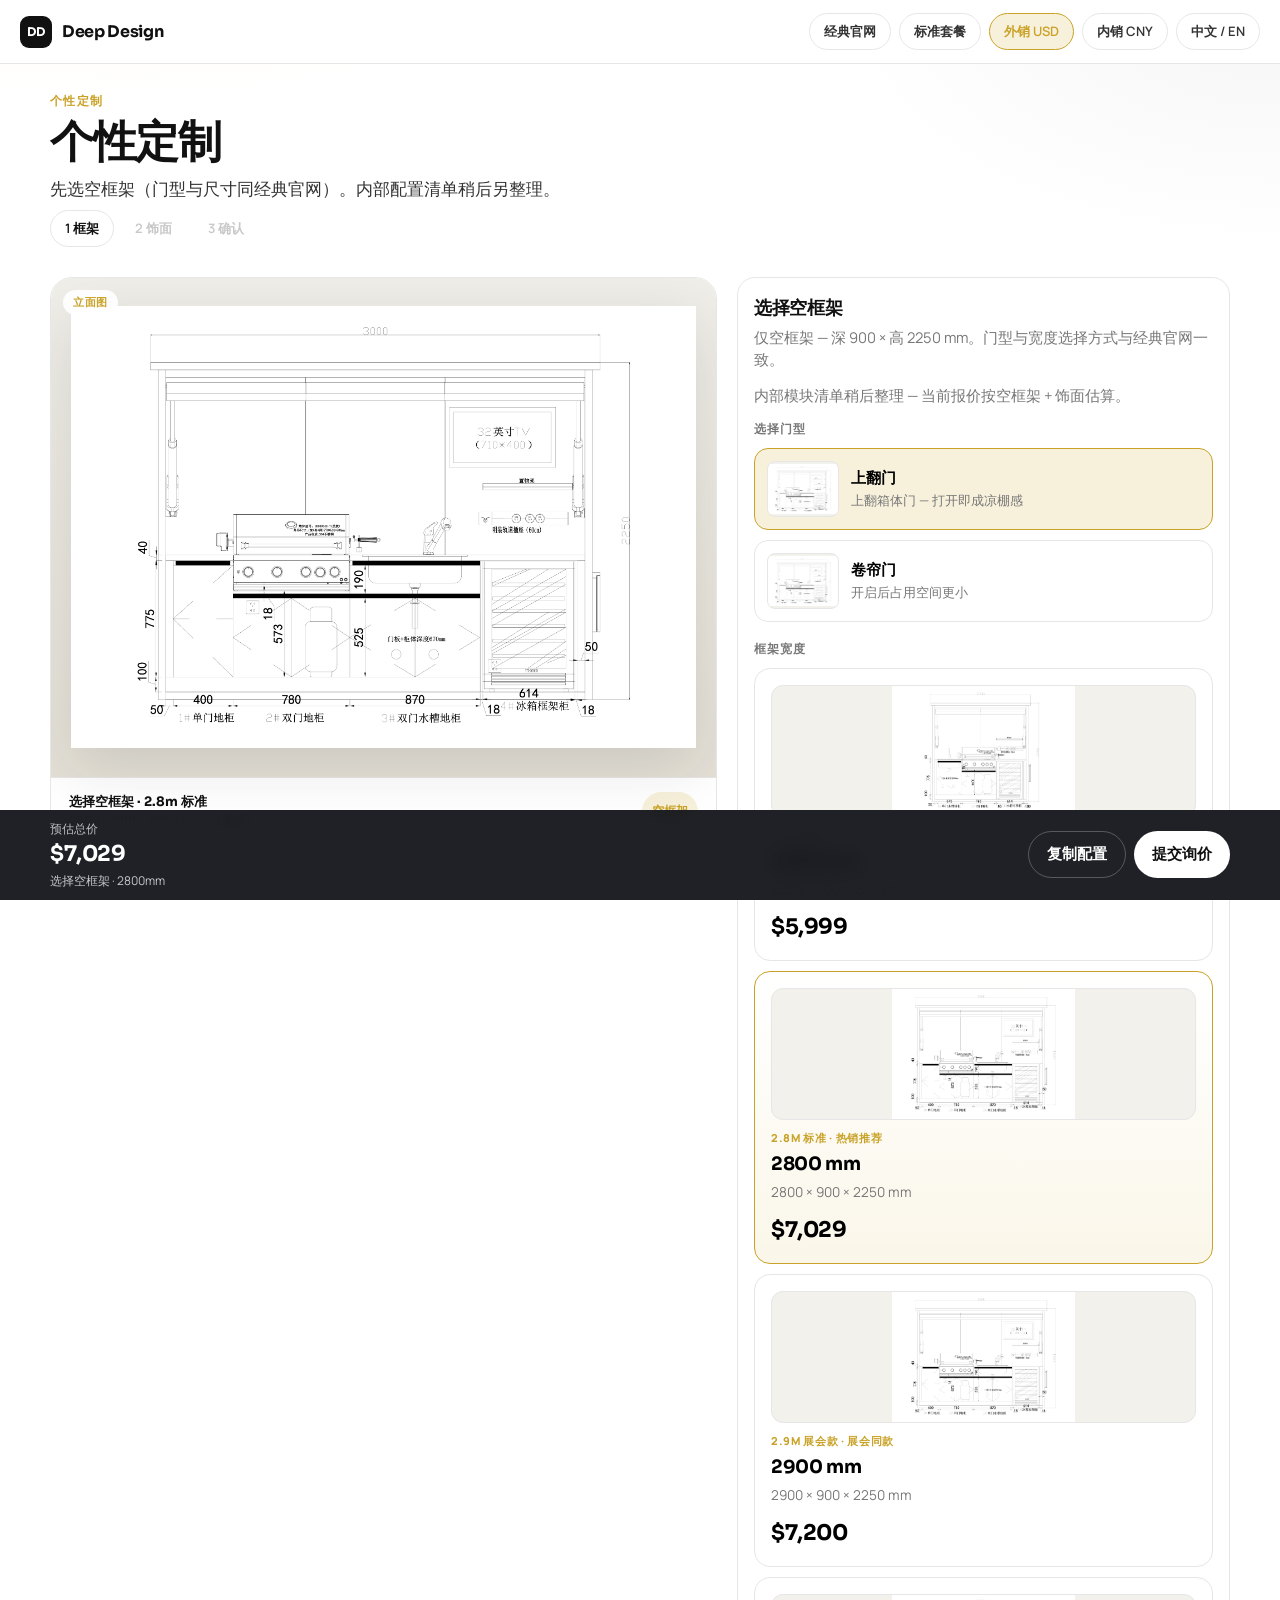
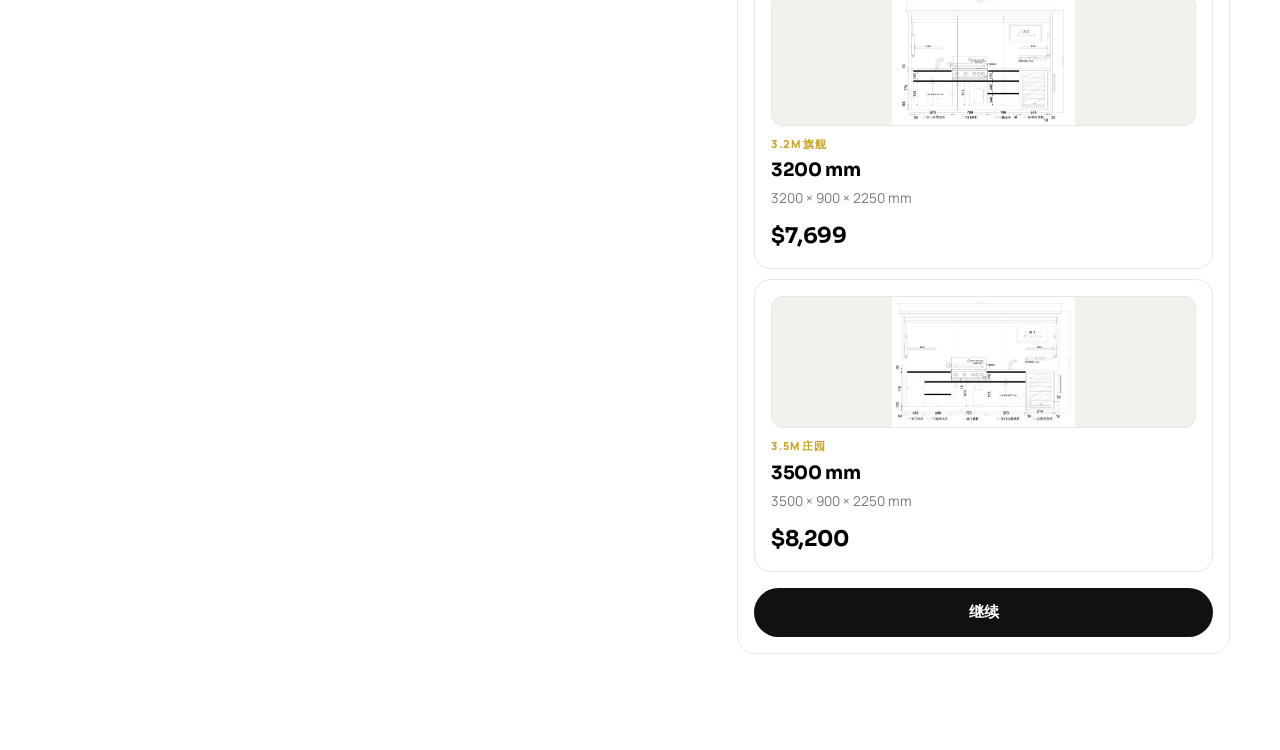
==== commit 9d5bcd07: "feat: EXW 数量档联动报价，吸顶卡与母表立面配置 对客页按 1-5/6-20/20+ 阶梯刷新整装与单品价；补充利润阶梯控制台、业主报价页，并用总表图片更新立面与配件示意。" ====
--- a/index.html
+++ b/index.html
@@ -19,6 +19,7 @@
     </a>
     <div class="q-nav-actions">
       <a class="q-chip" href="classic.html">经典官网</a>
+      <a class="q-chip" href="classic.html#products">标准套餐</a>
       <button class="q-chip" id="marketExport" type="button">Export USD</button>
       <button class="q-chip" id="marketDomestic" type="button">Domestic CNY</button>
       <button class="q-chip" id="langToggle" type="button">中文 / EN</button>
@@ -37,7 +38,7 @@
       <div class="q-stage">
         <div class="q-stage-visual">
           <span class="q-stage-view" id="stageView">立面图</span>
-          <img id="stageImg" src="assets/images/products/suoer/2900.png" alt="Elevation" />
+          <img id="stageImg" src="assets/images/products/suoer/2900.png?t=20260725masterimg" alt="Elevation" />
         </div>
         <div class="q-stage-meta">
           <div>
@@ -71,7 +72,7 @@
     <div class="q-drawer-panel" id="drawerBody"></div>
   </div>
 
-  <script src="assets/js/catalog.js"></script>
+  <script src="assets/js/catalog.js?t=20260725masterimg"></script>
   <script src="assets/js/hot-images.js"></script>
   <script src="assets/js/pricing.js"></script>
   <script src="assets/js/quote-app.js?t=20260722emptyframe"></script>
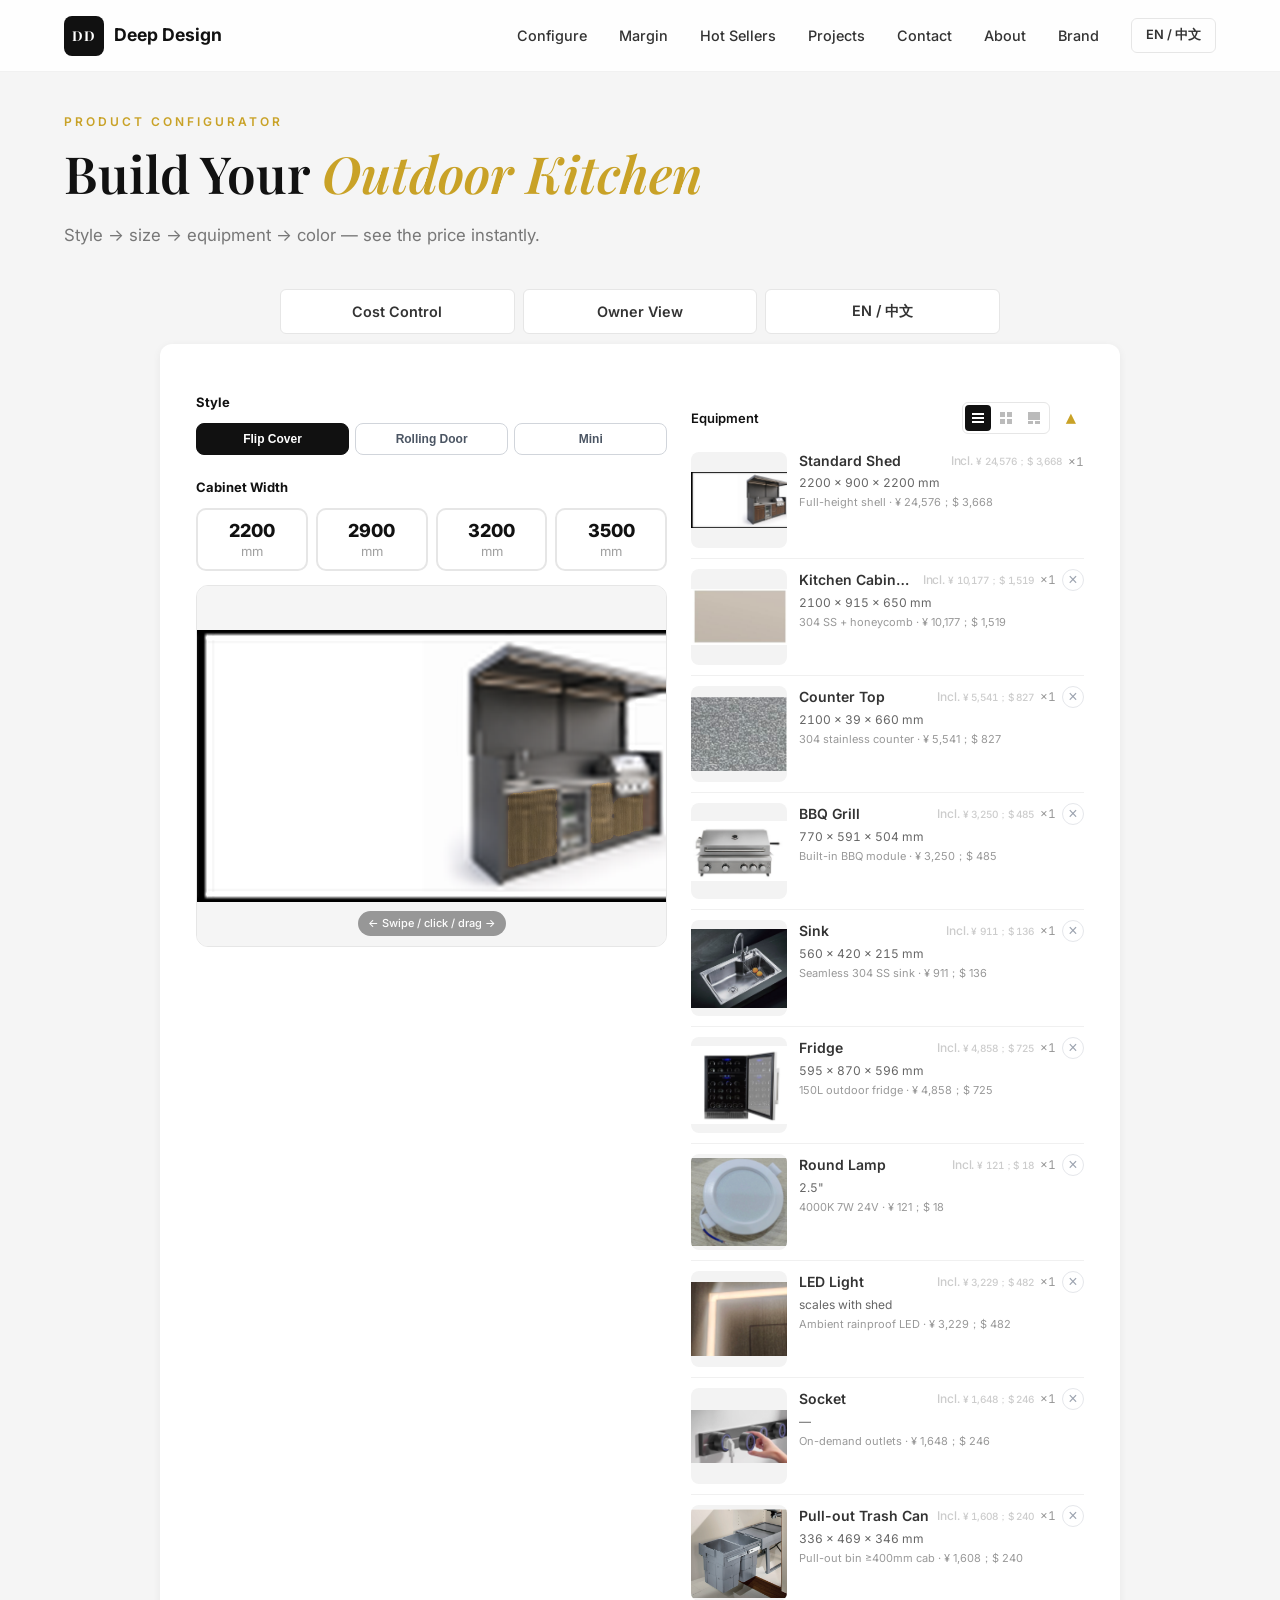
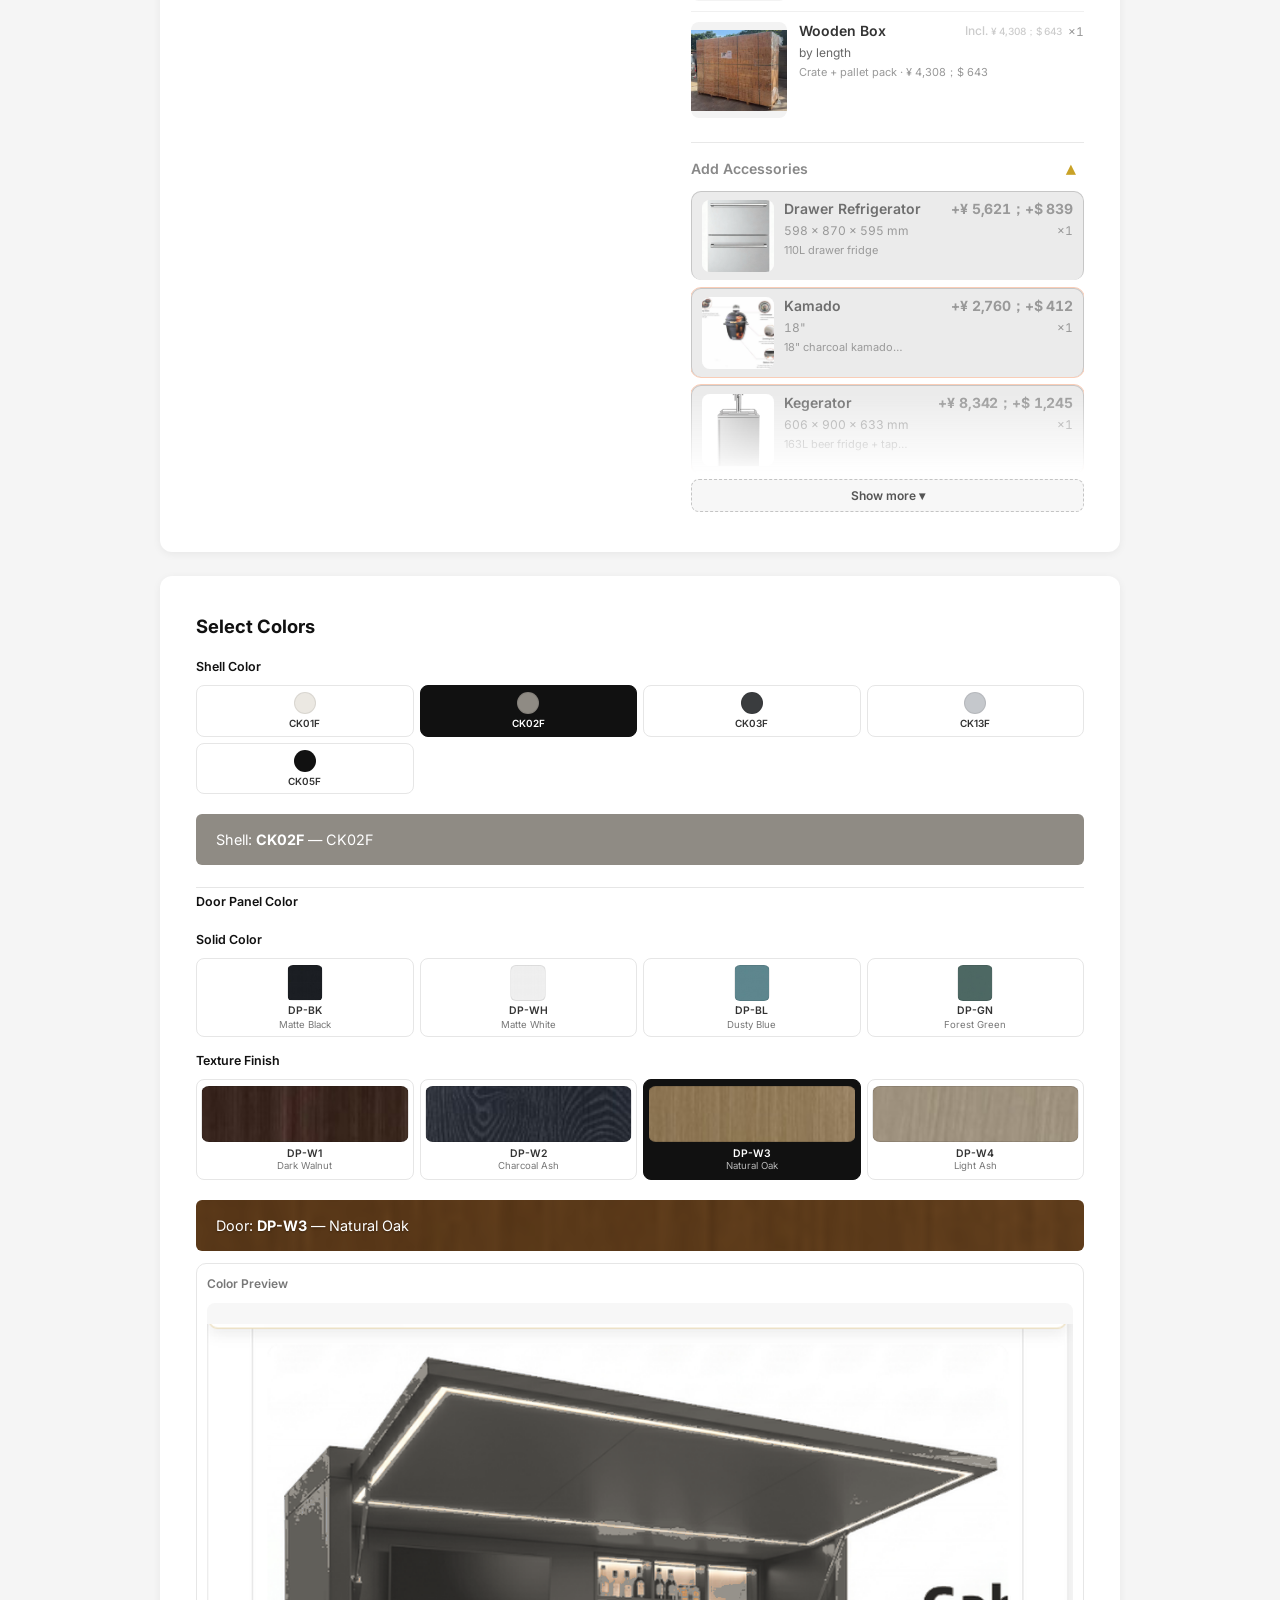
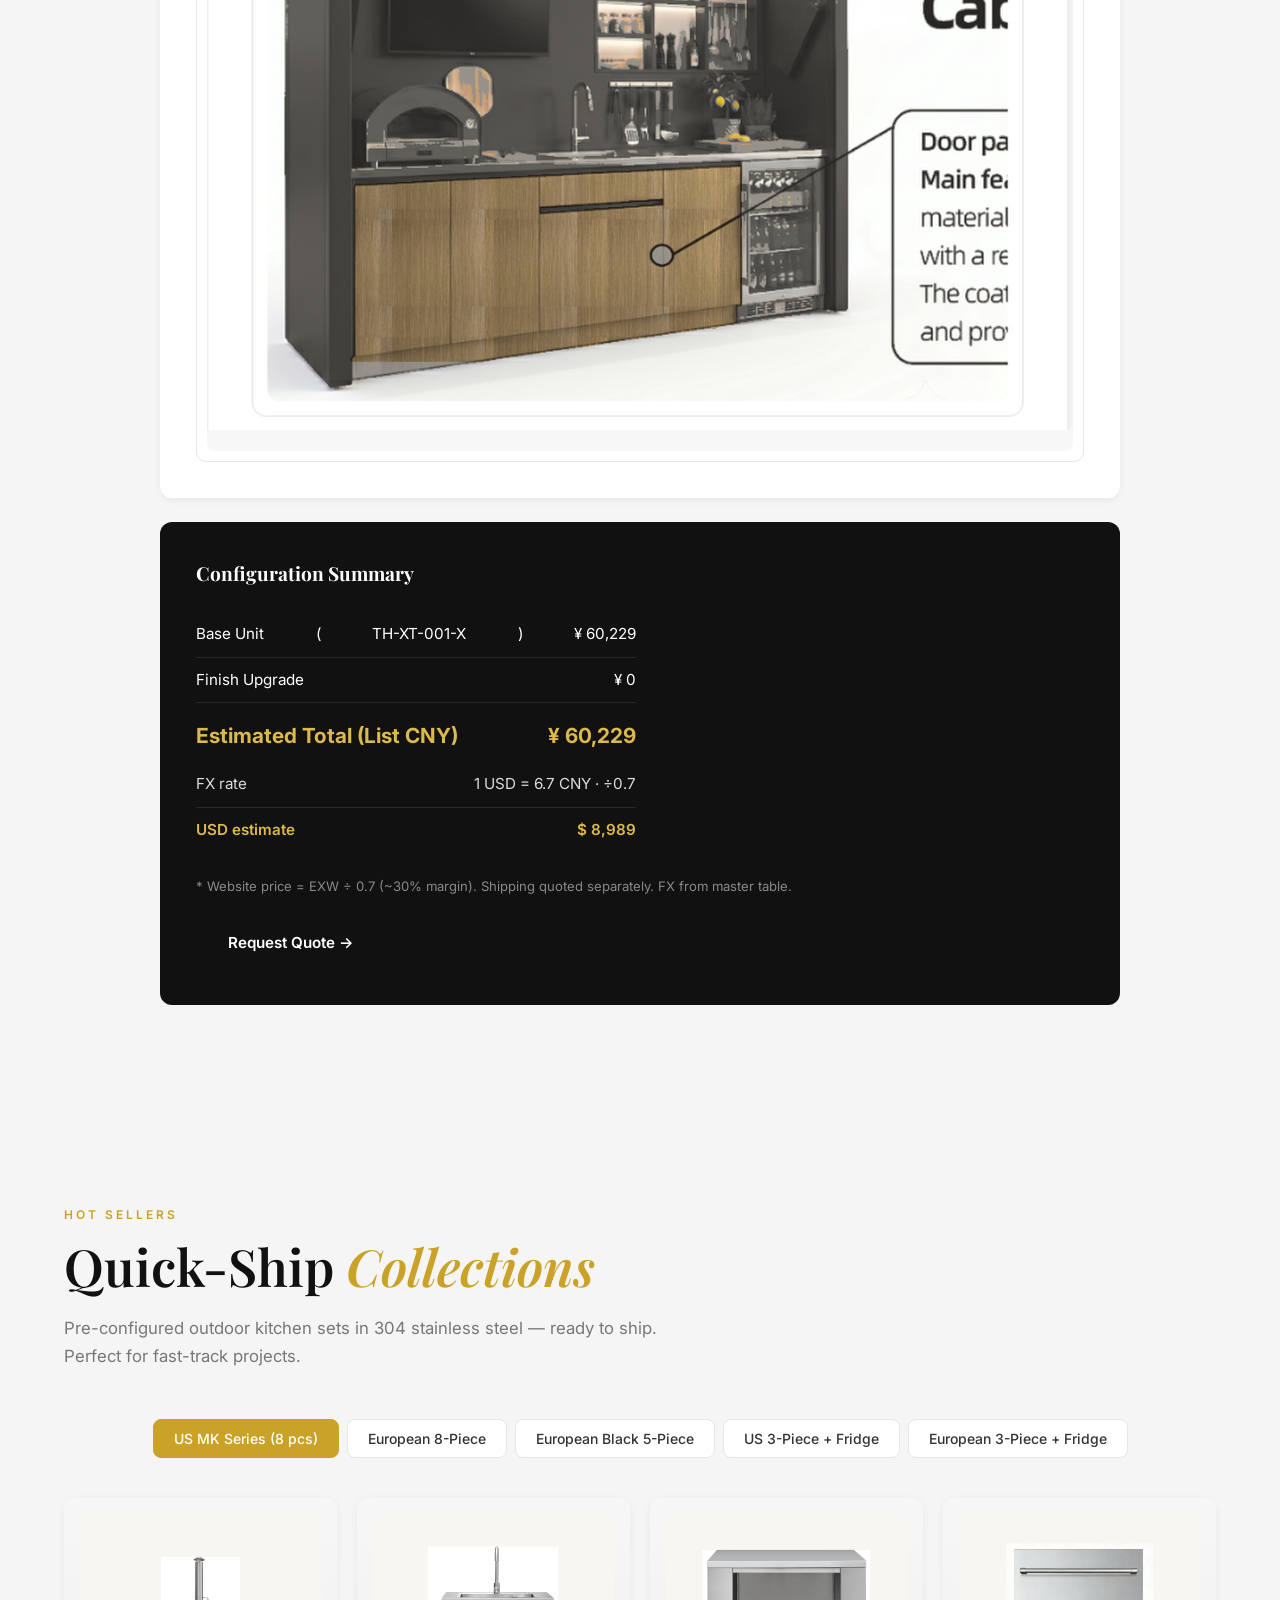
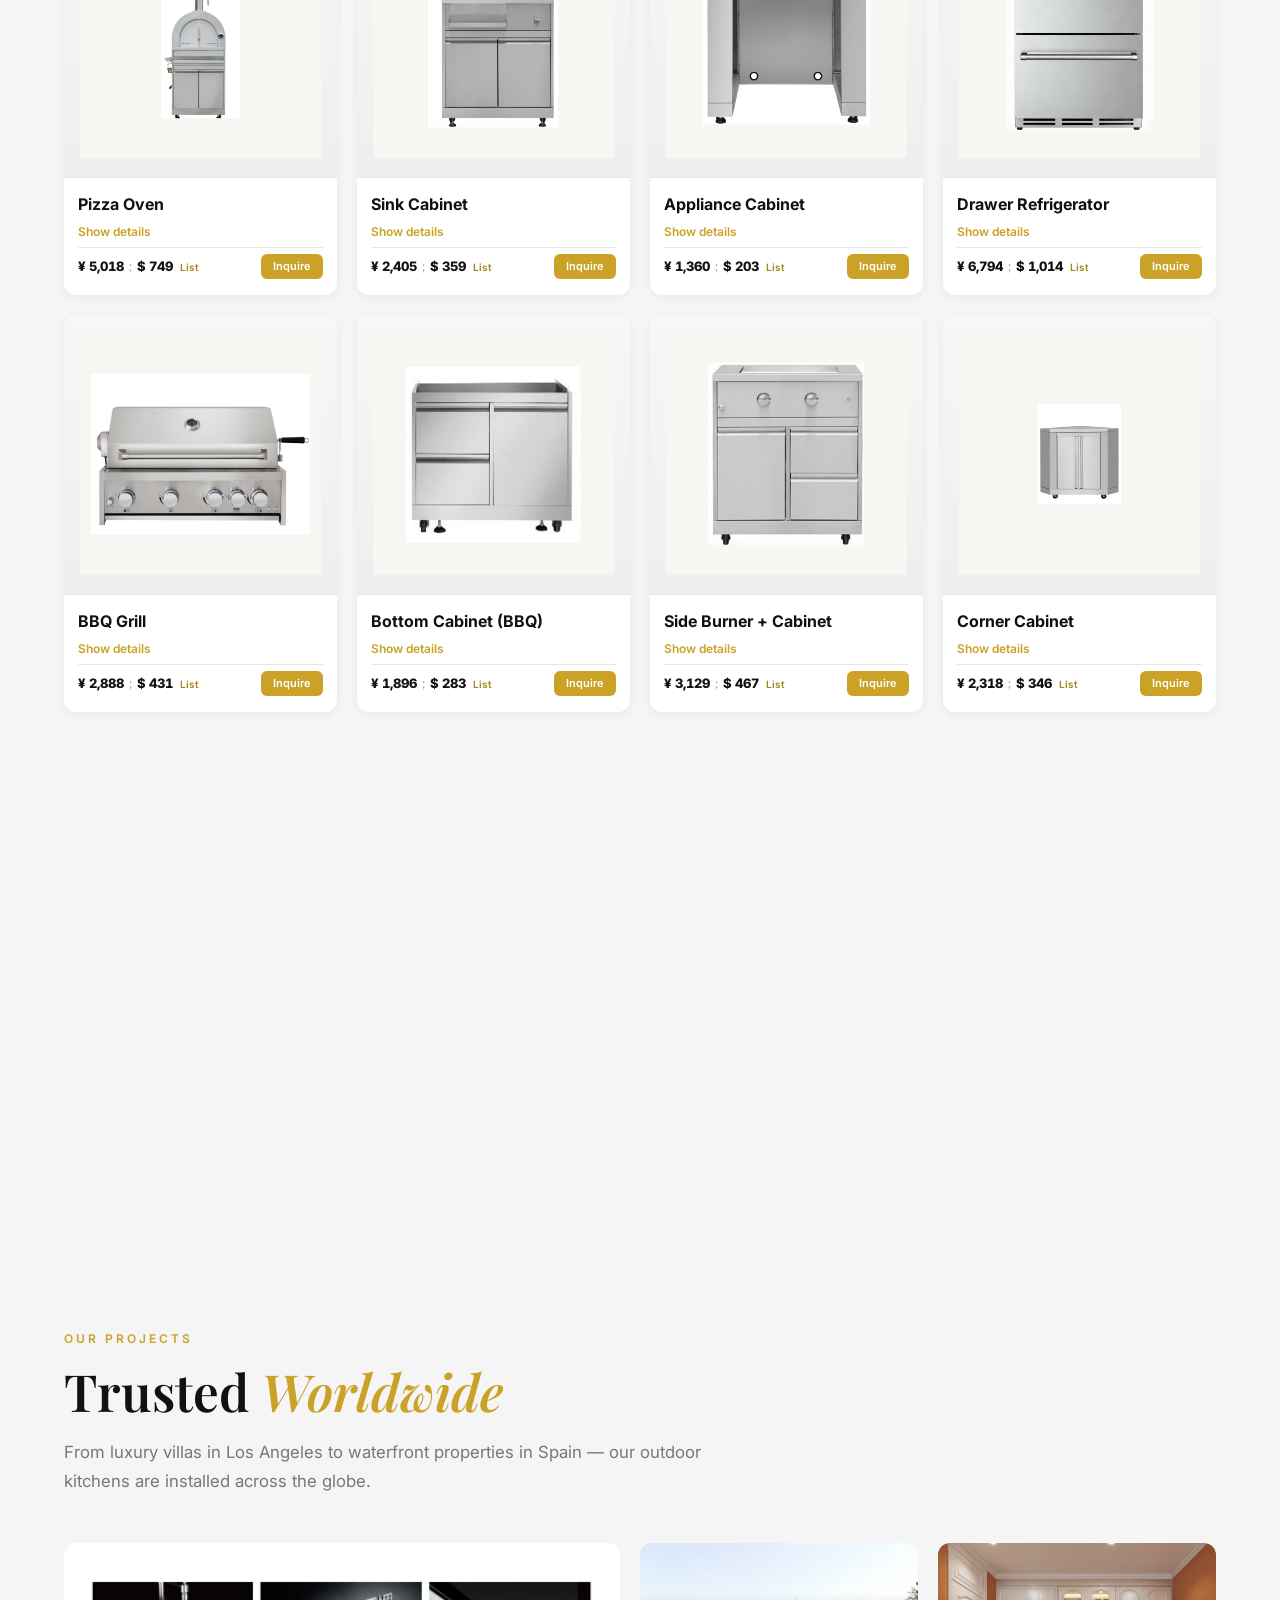
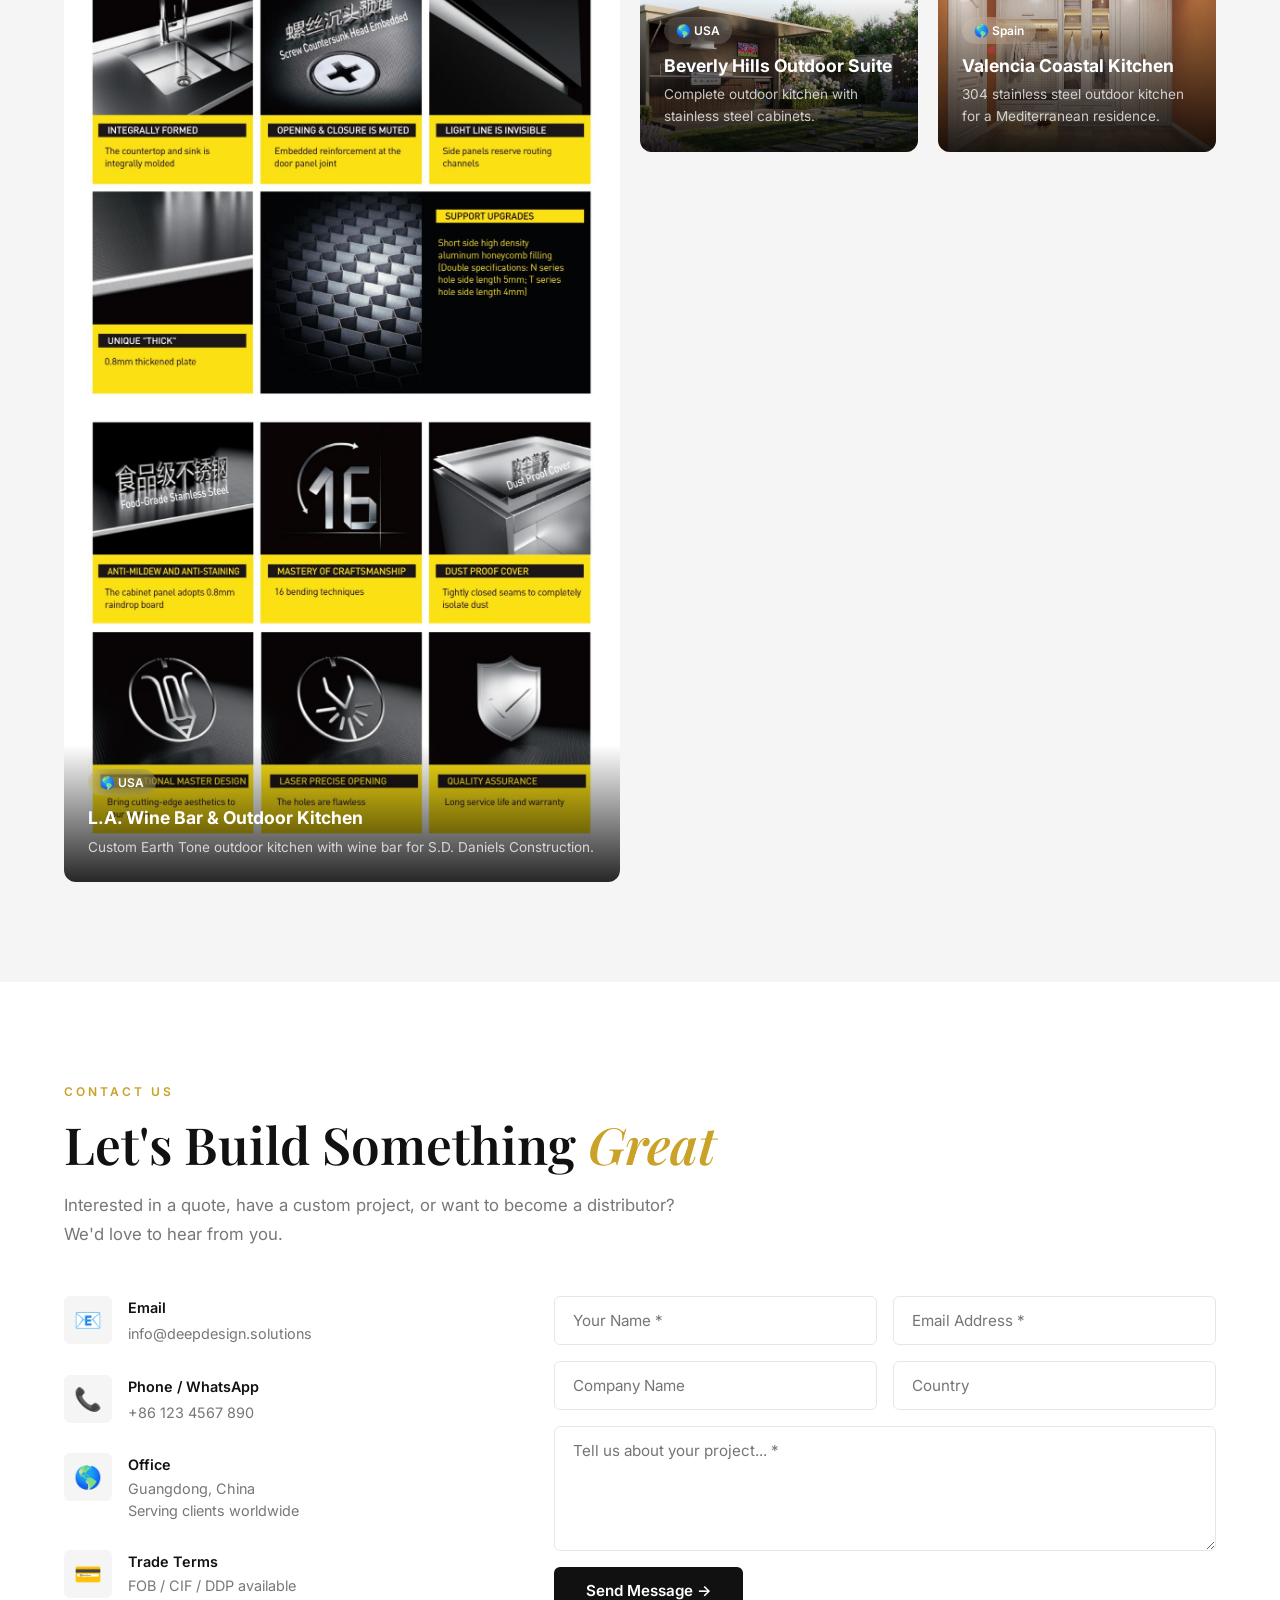
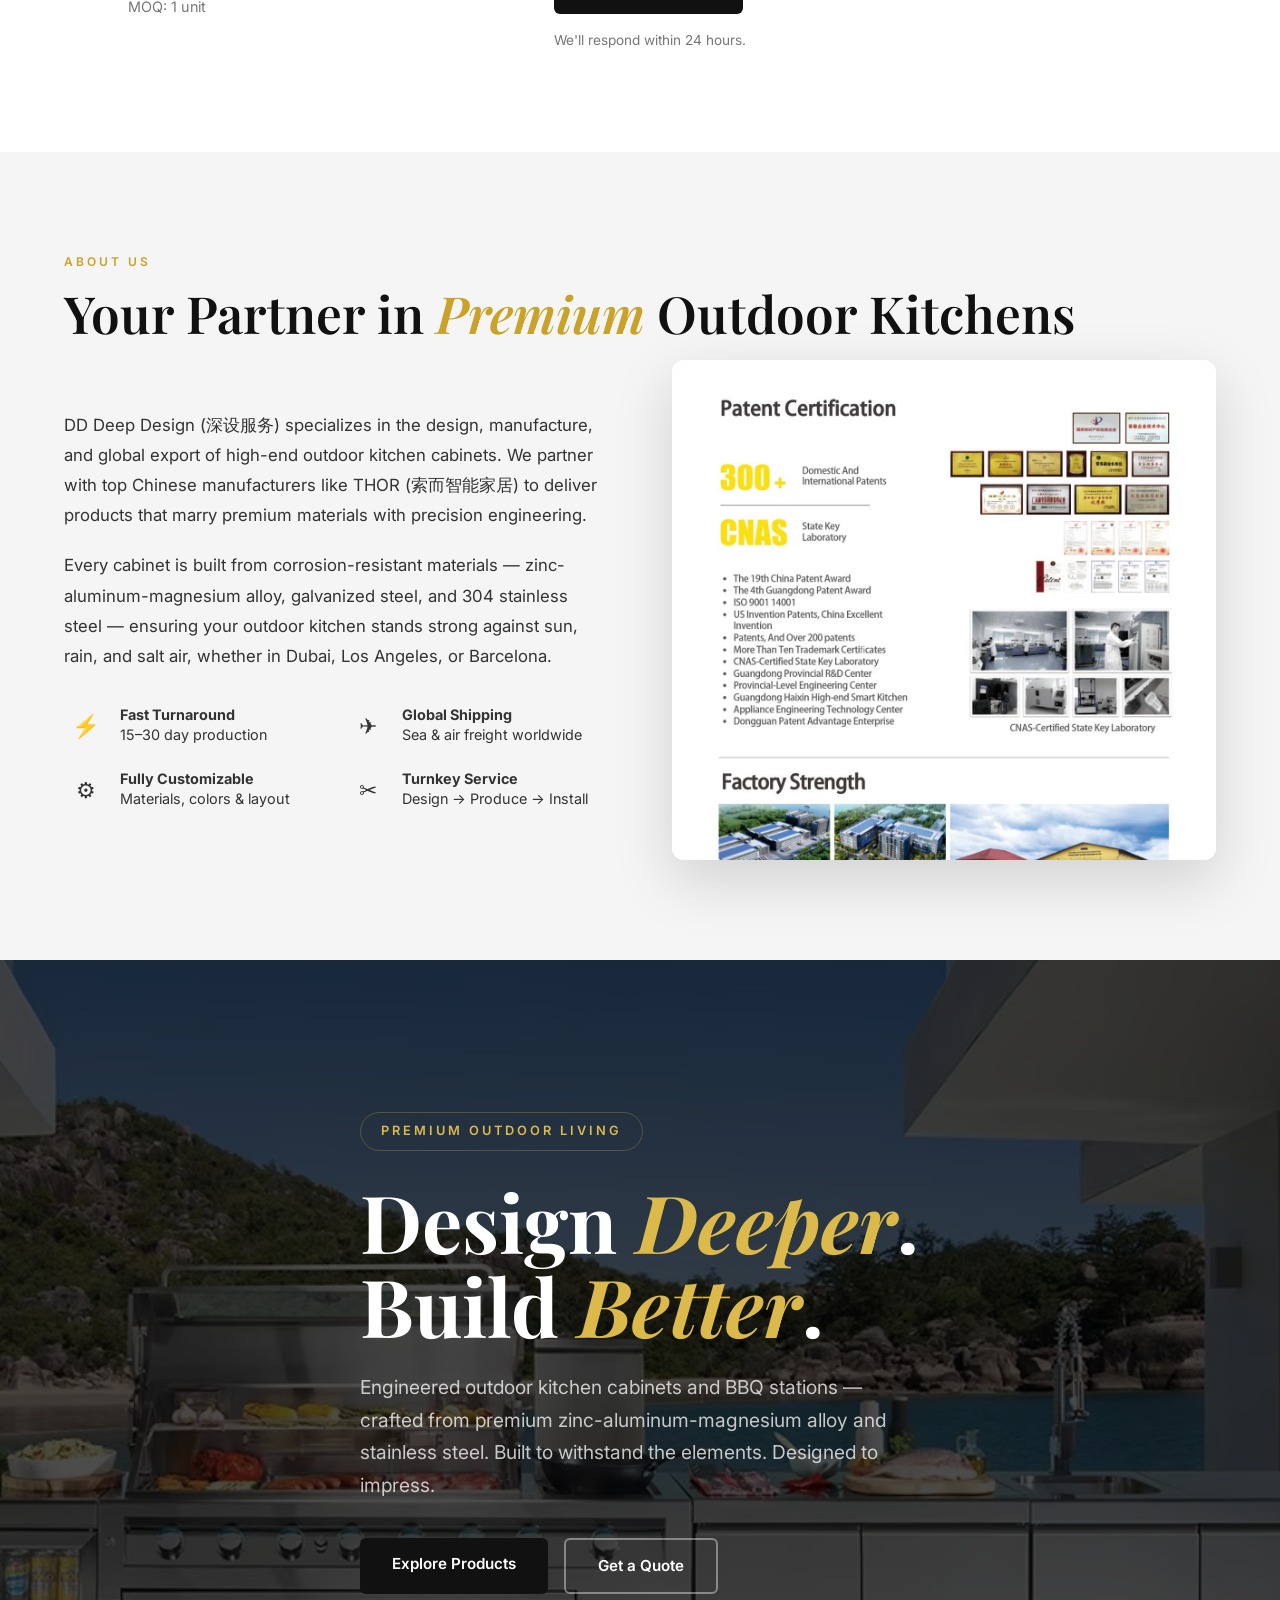
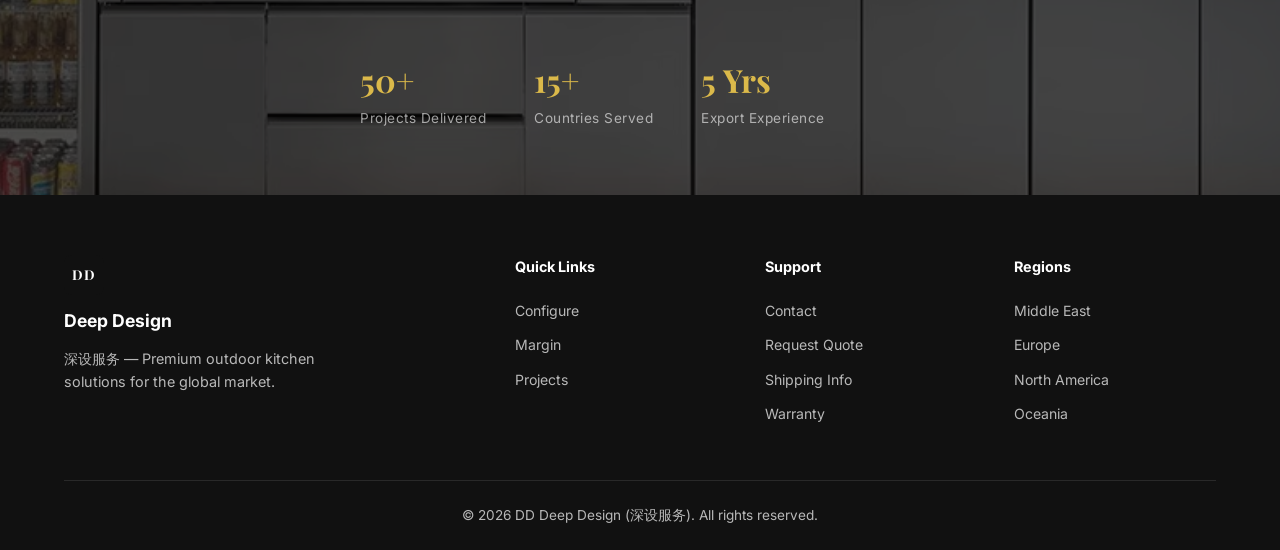
==== commit 89aa47a7: "feat: 配置流程款式-尺寸-设备-颜色，合并颜色预览与精简工具栏 统一选择颜色区与单图预览，配件独立折叠，业主页与配置器工具栏均布精简。" ====
--- a/index.html
+++ b/index.html
@@ -3,78 +3,12 @@
 <head>
   <meta charset="UTF-8" />
   <meta name="viewport" content="width=device-width, initial-scale=1.0" />
-  <meta name="description" content="DD Deep Design outdoor kitchen quote — pick a standard package, then refine like Apple." />
-  <title>DD Deep Design | Configure</title>
-  <link rel="icon" type="image/svg+xml" href="favicon.svg" />
-  <link rel="preconnect" href="https://fonts.googleapis.com" />
-  <link rel="preconnect" href="https://fonts.gstatic.com" crossorigin />
-  <link href="https://fonts.googleapis.com/css2?family=Manrope:wght@400;500;600;700;800&family=Sora:wght@500;600;700&display=swap" rel="stylesheet" />
-  <link rel="stylesheet" href="assets/css/quote.css?t=20260722whitegold" />
+  <meta http-equiv="refresh" content="0; url=classic.html" />
+  <link rel="canonical" href="classic.html" />
+  <title>DD Deep Design</title>
+  <script>location.replace('classic.html');</script>
 </head>
-<body class="quote-body">
-  <header class="q-nav">
-    <a class="q-brand" href="index.html">
-      <span class="q-brand-mark">DD</span>
-      <span>Deep Design</span>
-    </a>
-    <div class="q-nav-actions">
-      <a class="q-chip" href="classic.html">经典官网</a>
-      <a class="q-chip" href="classic.html#products">标准套餐</a>
-      <button class="q-chip" id="marketExport" type="button">Export USD</button>
-      <button class="q-chip" id="marketDomestic" type="button">Domestic CNY</button>
-      <button class="q-chip" id="langToggle" type="button">中文 / EN</button>
-    </div>
-  </header>
-
-  <main class="q-shell">
-    <section class="q-hero">
-      <div class="q-kicker" id="heroKicker">个性定制</div>
-      <h1 id="heroTitle">个性定制</h1>
-      <p id="heroDesc">先选空框架（门型与尺寸同经典官网）。内部配置清单稍后另整理。</p>
-      <div class="q-steps" id="stepPills"></div>
-    </section>
-
-    <section class="q-layout" id="shedFlow">
-      <div class="q-stage">
-        <div class="q-stage-visual">
-          <span class="q-stage-view" id="stageView">立面图</span>
-          <img id="stageImg" src="assets/images/products/suoer/2900.png?t=20260725masterimg" alt="Elevation" />
-        </div>
-        <div class="q-stage-meta">
-          <div>
-            <strong id="stageTitle">选择空框架</strong>
-            <div id="stageDim" style="color:var(--muted)">悬停尺寸可预览立面</div>
-          </div>
-          <span class="q-badge hidden" id="stageBadge"></span>
-        </div>
-      </div>
-
-      <div class="q-panel" id="configPanel"></div>
-    </section>
-  </main>
-
-  <footer class="q-bar">
-    <div class="q-bar-inner">
-      <div>
-        <div class="label" id="barLabel">预估总价</div>
-        <div class="total" id="barTotal">$7,029</div>
-        <div class="model" id="barModel">选择空框架</div>
-      </div>
-      <div class="q-bar-cta">
-        <button class="q-btn q-btn-ghost" id="btnCopy" type="button">复制配置</button>
-        <button class="q-btn q-btn-primary" id="btnRequest" type="button">提交询价</button>
-      </div>
-    </div>
-  </footer>
-
-  <div class="q-drawer" id="drawer">
-    <div class="q-drawer-mask" id="drawerMask"></div>
-    <div class="q-drawer-panel" id="drawerBody"></div>
-  </div>
-
-  <script src="assets/js/catalog.js?t=20260725masterimg"></script>
-  <script src="assets/js/hot-images.js"></script>
-  <script src="assets/js/pricing.js"></script>
-  <script src="assets/js/quote-app.js?t=20260722emptyframe"></script>
+<body>
+  <p><a href="classic.html">进入户外厨房报价 →</a></p>
 </body>
 </html>
